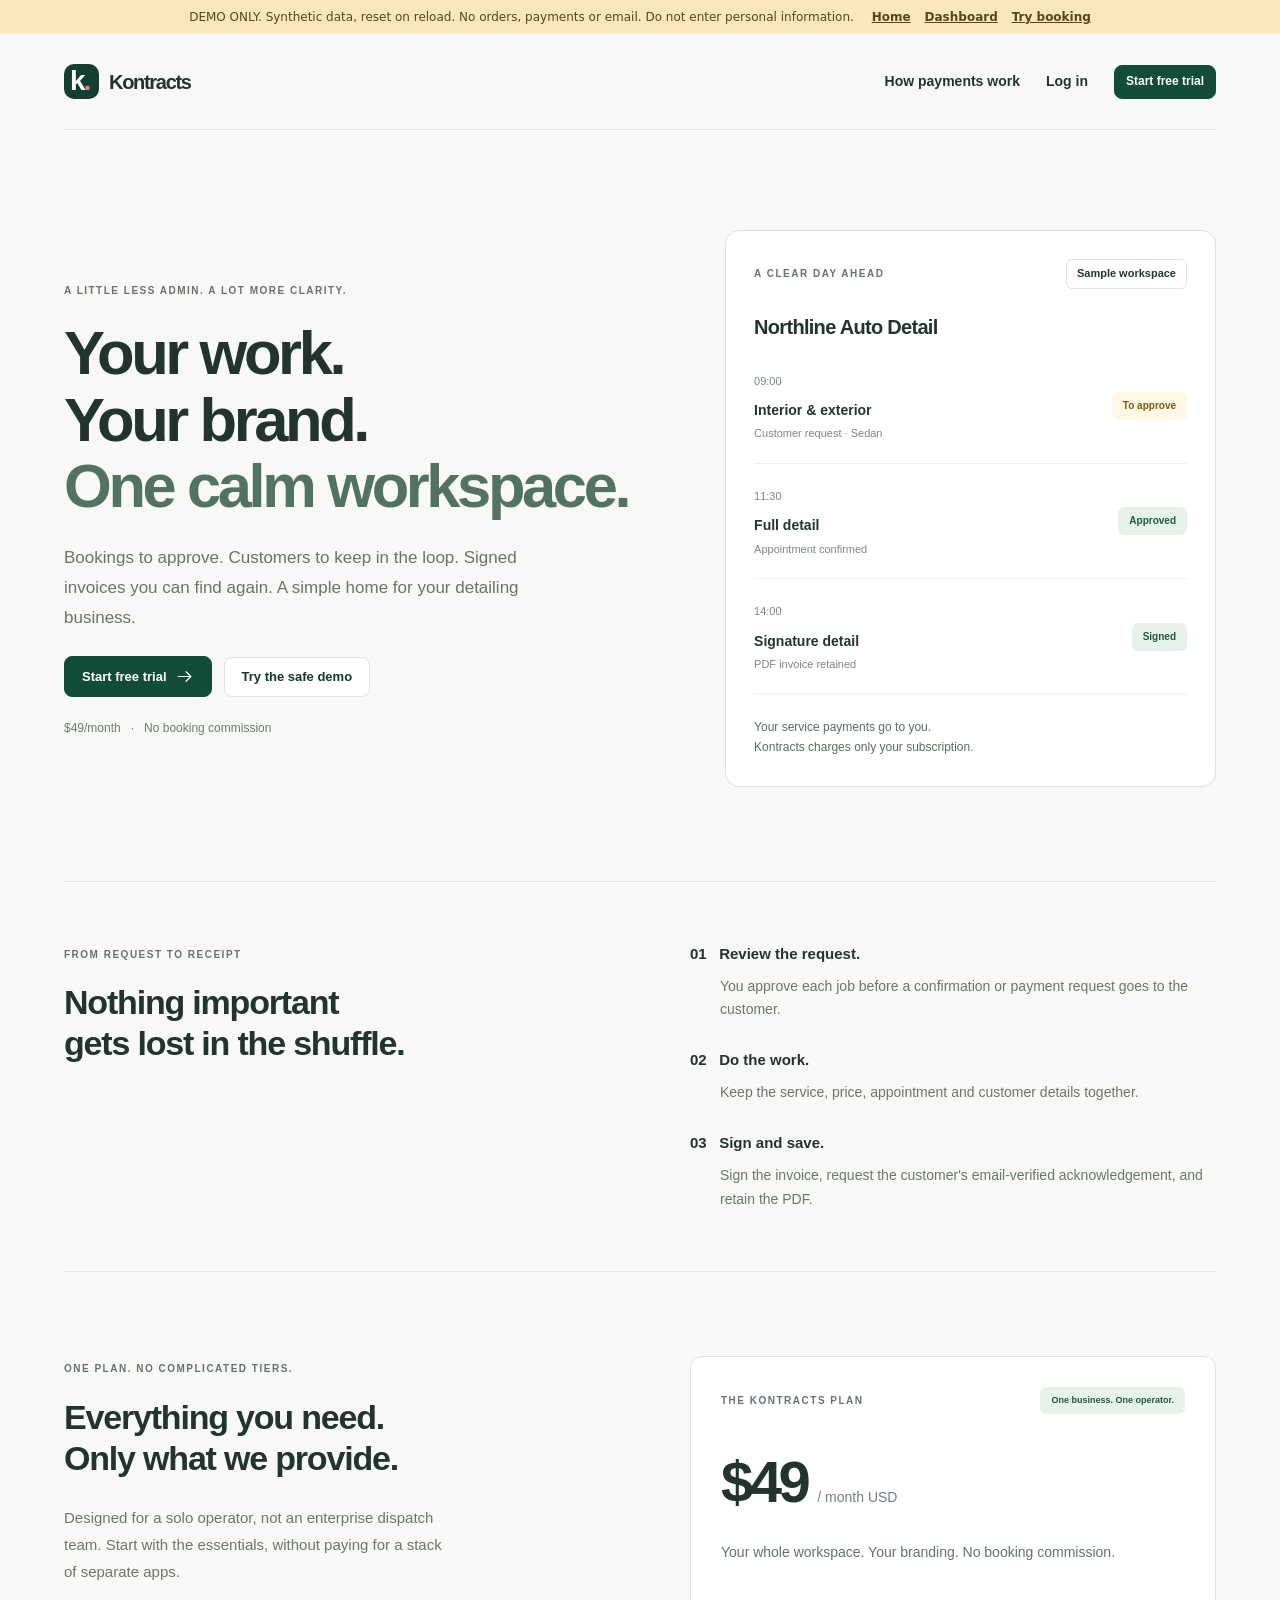
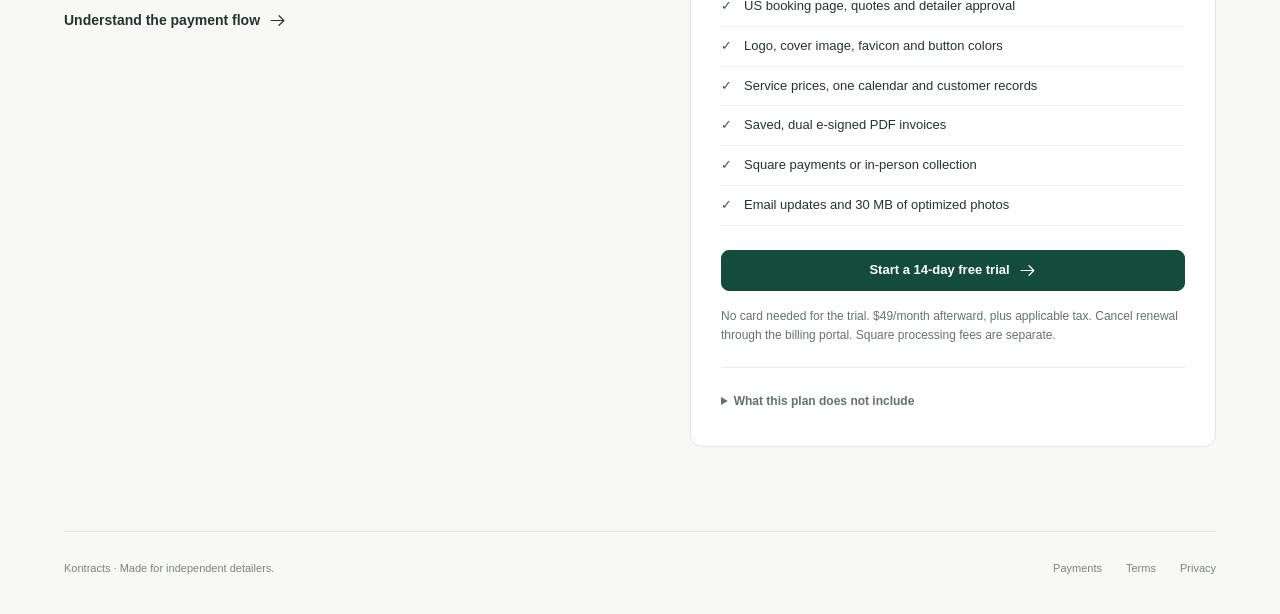
==== Kontracts-Preview.html @ 1d3ac7c6 "Final" ====
<!doctype html>
<html lang="en">
<head>
<meta charset="utf-8">
<meta name="viewport" content="width=device-width,initial-scale=1">
<meta name="theme-color" content="#103c30">
<meta name="description" content="Kontracts: booking approval, signed invoices and simple payments for solo mobile detailers.">
<title>Kontracts - Your work, beautifully organized.</title>

<style>:root{--bg:#f7f8f6;--paper:#fff;--text:#202b25;--muted:#778078;--line:#e6eae4;--pine:#244a36;--pine2:#183c2a;--mint:#edf4e9;--lime:#d9ecc7;--amber:#956728;--amberbg:#fbf4e7;--red:#a34a46;--redbg:#fcf0ee;--radius:16px;--shadow:0 12px 40px #142d2010;--font:Inter,-apple-system,BlinkMacSystemFont,"Segoe UI",sans-serif}
*{box-sizing:border-box}body{margin:0;background:var(--bg);color:var(--text);font:14px/1.6 var(--font);-webkit-font-smoothing:antialiased}button,input,select,textarea{font:inherit}button,a,input,textarea,select{-webkit-tap-highlight-color:transparent}a{color:inherit;text-decoration:none}button{cursor:pointer}button:disabled{cursor:not-allowed;opacity:.55}button:focus-visible,a:focus-visible,input:focus-visible,textarea:focus-visible,select:focus-visible{outline:3px solid #8db77b;outline-offset:3px}h1,h2,h3,p{margin:0}h1,h2,h3{letter-spacing:-.04em;line-height:1.2}h1{font-size:34px;font-weight:600}h2{font-size:21px;font-weight:600}h3{font-size:17px;font-weight:600}small{font-size:12px}svg{flex:none;vertical-align:middle}hr{border:0;border-top:1px solid var(--line);margin:24px 0}.muted{color:var(--muted)}.small{font-size:12px}.eyebrow{font-size:11px;letter-spacing:.14em;text-transform:uppercase;font-weight:650;color:var(--muted)}.uppercase{text-transform:uppercase}.text-right{text-align:right}.spacer{flex:1}.row{display:flex;align-items:center;gap:12px}.wrap{flex-wrap:wrap}.stack{display:grid;gap:16px}.gap24{gap:24px}.mt8{margin-top:8px}.mt16{margin-top:16px}.mt24{margin-top:24px}.mt32{margin-top:32px}.mb16{margin-bottom:16px}.between{justify-content:space-between}.grow{flex:1;min-width:0}.icon{width:19px;height:19px}.pill{display:inline-flex;align-items:center;gap:6px;padding:5px 10px;border:1px solid var(--line);border-radius:40px;font-size:11px;font-weight:550;white-space:nowrap;background:white}.pill.green{background:var(--mint);color:var(--pine);border-color:transparent}.pill.amber{background:var(--amberbg);color:var(--amber);border-color:transparent}.pill.red{background:var(--redbg);color:var(--red);border-color:transparent}.dot{width:6px;height:6px;background:currentColor;border-radius:50%;display:inline-block}.badge-icon{width:38px;height:38px;border-radius:11px;display:grid;place-items:center;background:var(--mint);color:var(--pine)}.avatar{width:35px;height:35px;border-radius:50%;background:#edf0ea;display:grid;place-items:center;font-size:11px;font-weight:600;flex:none}.avatar.large{width:52px;height:52px;font-size:17px}.brand{display:flex;align-items:center;gap:10px;font-size:20px;letter-spacing:-.07em;font-weight:650}.brand-mark{display:inline-flex;align-items:baseline;justify-content:center;width:35px;height:35px;border-radius:10px;background:var(--pine);color:white;font-size:28px;line-height:33px;font-weight:750;letter-spacing:-4px;padding-right:4px}.brand-mark span{color:var(--lime)}.btn{border:1px solid var(--line);border-radius:9px;min-height:42px;padding:10px 17px;background:white;color:var(--text);display:inline-flex;align-items:center;justify-content:center;gap:8px;font-size:13px;font-weight:550;line-height:1.4;transition:background .16s,transform .16s,box-shadow .16s}.btn:hover{background:#f2f5ef;box-shadow:0 2px 6px #00000006}.btn:active{transform:translateY(1px)}.btn.primary{background:var(--pine);border-color:var(--pine);color:white}.btn.primary:hover{background:var(--pine2)}.btn.soft{background:var(--mint);border-color:transparent;color:var(--pine)}.btn.ghost{background:transparent;border-color:transparent}.btn.danger{color:var(--red);background:var(--redbg);border-color:#f0dcd9}.btn.small{min-height:34px;padding:7px 11px;font-size:12px}.btn.wide{width:100%}.btn.large{padding:14px 22px;min-height:50px}.icon-btn{width:36px;height:36px;padding:7px;background:transparent;border:1px solid transparent;border-radius:8px;color:var(--muted);display:grid;place-items:center}.icon-btn:hover{background:var(--mint);color:var(--pine)}.link-button{border:0;background:none;padding:0;color:var(--pine);font-weight:550;font-size:13px}.btn.busy::after{content:'';height:12px;width:12px;border:2px solid currentColor;border-right-color:transparent;border-radius:50%;animation:spin .7s linear infinite}.card{background:white;border:1px solid var(--line);border-radius:var(--radius)}.card-pad{padding:24px}.card-head{display:flex;justify-content:space-between;align-items:center;padding:22px 24px;border-bottom:1px solid var(--line)}.card-head h2{font-size:17px}.section-title{margin-bottom:18px}.notice{padding:13px 16px;border:1px solid var(--line);border-radius:10px;background:var(--mint);font-size:13px;color:var(--pine)}.notice.amber{background:var(--amberbg);color:var(--amber);border-color:#f0e4ce}.notice.error{background:var(--redbg);color:var(--red);border-color:#f0dcd9}.notice.info{background:#f1f4f7;color:#516577}.notice a{text-decoration:underline}.empty{padding:54px 24px;text-align:center;display:grid;justify-items:center;gap:12px;color:var(--muted)}.empty h3{color:var(--text)}.empty p{max-width:340px}.empty .badge-icon{width:50px;height:50px;margin-bottom:5px}.error-box{max-width:550px;margin:90px auto;padding:28px}.loading{padding:24px;display:grid;gap:18px}.skeleton{height:48px;background:linear-gradient(90deg,#eef1eb,#f8faf6,#eef1eb);background-size:200% 100%;border-radius:10px;animation:shimmer 1.4s infinite}.initial-loading{height:80vh;display:flex;flex-direction:column;align-items:center;justify-content:center;gap:20px;color:var(--muted)}.skip-link{position:fixed;top:-70px;left:15px;z-index:100;background:white;padding:10px 16px;border:2px solid var(--pine)}.skip-link:focus{top:10px}.hidden{display:none!important}.sr-only{position:absolute;width:1px;height:1px;padding:0;margin:-1px;overflow:hidden;clip:rect(0,0,0,0);white-space:nowrap;border:0}.honeypot{position:absolute;left:-10000px;width:1px;height:1px;overflow:hidden}
/* Application shell */
.shell{display:flex;min-height:100vh}.sidebar{width:226px;position:fixed;inset:0 auto 0 0;border-right:1px solid var(--line);background:#fff;display:flex;flex-direction:column;padding:28px 18px 20px;z-index:25}.sidebar .brand{padding:0 12px;margin-bottom:36px}.workspace{padding:12px 10px;background:var(--bg);border:1px solid var(--line);border-radius:10px;margin-bottom:24px}.workspace .name{font-size:12px;font-weight:600;white-space:nowrap;overflow:hidden;text-overflow:ellipsis;max-width:135px}.workspace small{font-size:10px;color:var(--muted)}.nav-caption{padding:0 13px;margin:14px 0 8px;font-size:10px;letter-spacing:.12em;color:#959d96;text-transform:uppercase}.nav-item{display:flex;align-items:center;gap:12px;min-height:44px;padding:10px 13px;color:#717c73;font-size:12px;border-radius:8px;margin-bottom:4px;transition:background .15s,color .15s}.nav-item:hover{background:#f6f8f3;color:var(--pine)}.nav-item.active{background:var(--mint);color:var(--pine);font-weight:600}.nav-item .icon{width:17px;height:17px}.sidebar-bottom{margin-top:auto;padding-top:35px}.trial-note{background:#f6f8f2;border:1px solid var(--line);padding:14px;border-radius:11px;margin-bottom:20px}.trial-note strong{font-size:11px;display:block}.trial-note p{font-size:10px;margin:5px 0 12px;color:var(--muted)}.account{padding:12px 5px 0;border-top:1px solid var(--line)}.app-body{margin-left:226px;width:calc(100% - 226px)}.topbar{height:76px;border-bottom:1px solid var(--line);display:flex;align-items:center;padding:0 42px;gap:15px;background:#ffffffb8}.topbar .crumb{font-size:12px;color:var(--muted)}.topbar .crumb strong{color:var(--text);font-weight:500}.topbar .slash{margin:0 13px;color:#b7bfb8}.main{max-width:1450px;margin:0 auto;padding:36px 42px 64px;animation:enter .18s ease-out}.page-heading{display:flex;justify-content:space-between;align-items:center;gap:20px;margin-bottom:28px}.page-heading p{color:var(--muted);font-size:13px;margin-top:8px}.page-heading h1{font-size:30px}.stats{display:grid;grid-template-columns:repeat(4,1fr);gap:16px;margin:24px 0}.stat{padding:20px 22px}.stat-label{font-size:12px;color:var(--muted);display:flex;align-items:center;justify-content:space-between}.stat-label svg{width:16px;color:#94a58f}.stat-value{font-size:30px;letter-spacing:-.055em;font-weight:550;margin:12px 0 6px;line-height:1.1}.stat-note{font-size:10px;color:var(--muted)}.dashboard-grid{display:grid;grid-template-columns:minmax(0,1fr) 290px;gap:20px}.right-rail{display:grid;gap:20px;align-content:start}.link-card{background:#eaf1e3;border-color:#e1ead8}.link-card .preview-link{font-size:11px;padding:11px;background:#ffffffb0;border:1px solid #d9e3d1;border-radius:7px;overflow:hidden;text-overflow:ellipsis;white-space:nowrap;margin:18px 0 12px}.mini-list{list-style:none;margin:16px 0 0;padding:0;display:grid;gap:16px}.mini-list li{display:flex;gap:10px;font-size:12px;align-items:flex-start}.mini-list .icon{width:16px;color:var(--pine);margin-top:2px}.inline-count{font-size:10px;background:var(--mint);color:var(--pine);padding:2px 7px;border-radius:5px;font-weight:600}.table-scroll{overflow-x:auto}table{width:100%;border-collapse:collapse;text-align:left;font-size:12px}th{font-size:10px;color:#8d978d;text-transform:uppercase;font-weight:500;letter-spacing:.07em;padding:13px 22px;background:#fcfdfa;border-bottom:1px solid var(--line);white-space:nowrap}td{padding:18px 22px;border-bottom:1px solid #f0f2ed;vertical-align:middle}tr:last-child td{border-bottom:0}tr.clickable{cursor:pointer;transition:background .12s}tr.clickable:hover{background:#fafcf7}td strong{font-weight:550;font-size:12px}.table-sub{font-size:10px;color:var(--muted);margin-top:2px}.date-chip{display:flex;align-items:center;gap:10px}.date-box{width:36px;height:40px;border:1px solid var(--line);border-radius:7px;display:grid;align-content:center;justify-items:center;line-height:1.2;font-size:14px;font-weight:600;background:white}.date-box small{font-size:8px;font-weight:400;text-transform:uppercase;color:var(--muted)}.demo-banner{background:#24372a;color:#ecf3e7;min-height:34px;padding:7px 20px;text-align:center;font-size:11px;letter-spacing:.01em}.demo-banner a{text-decoration:underline;margin-left:9px}.filter-bar{display:flex;align-items:center;gap:12px;padding:16px 20px;flex-wrap:wrap;border-bottom:1px solid var(--line)}.filter-bar input{max-width:280px}.segmented{display:inline-flex;background:#f1f4ed;border-radius:8px;padding:3px;gap:3px}.segmented button{border:0;background:none;color:var(--muted);padding:7px 12px;border-radius:6px;font-size:11px;min-height:32px}.segmented button.active{background:white;color:var(--text);box-shadow:0 1px 4px #12261912}.calendar-grid{display:grid;grid-template-columns:repeat(7,minmax(135px,1fr));min-height:360px;overflow:auto}.cal-day{padding:15px 10px;border-right:1px solid var(--line);min-width:0}.cal-day:last-child{border:0}.cal-date{text-align:center;margin-bottom:18px;color:var(--muted);font-size:11px}.cal-date strong{display:block;font-size:23px;color:var(--text);font-weight:500}.cal-event{border:1px solid #dce7d6;background:var(--mint);border-radius:9px;padding:11px;margin-bottom:10px;cursor:pointer;width:100%;text-align:left;font-size:11px}.cal-event small{font-size:10px;color:var(--muted)}.cal-event strong{display:block;line-height:1.5}.service-grid{display:grid;grid-template-columns:repeat(3,1fr);gap:18px}.service-card{padding:23px;display:flex;flex-direction:column;gap:16px}.service-card .price{font-size:30px;letter-spacing:-.06em;line-height:1.1}.service-card p{font-size:12px;color:var(--muted);min-height:58px}.service-card .service-footer{display:flex;justify-content:space-between;align-items:center;border-top:1px solid var(--line);padding-top:15px;margin-top:auto}.quote-item{padding:23px;border-bottom:1px solid var(--line)}.quote-item:last-child{border:0}.quote-note{font-size:12px;background:var(--bg);border-radius:9px;padding:14px;color:#68756a;margin-top:16px}.photo-grid{display:flex;gap:10px;margin-top:12px}.photo-grid img{width:80px;height:65px;object-fit:cover;border-radius:8px}.settings-layout{display:grid;grid-template-columns:190px minmax(0,1fr);gap:24px}.settings-nav{display:grid;gap:4px;align-content:start}.settings-nav button{border:0;background:transparent;padding:12px 14px;text-align:left;border-radius:9px;font-size:12px;color:var(--muted)}.settings-nav button.active{background:white;border:1px solid var(--line);color:var(--pine);font-weight:600}.form-grid{display:grid;grid-template-columns:1fr 1fr;gap:18px}.form-grid .full{grid-column:1/-1}.field{display:flex;flex-direction:column;gap:7px}.field label,.field-label{font-size:12px;font-weight:550;color:#4c594f}.field small{font-size:11px;color:var(--muted)}input:not([type=checkbox]):not([type=radio]),textarea,select{border:1px solid #dfe5db;border-radius:8px;min-height:43px;padding:10px 12px;background:#fff;color:var(--text);width:100%;outline-offset:2px;font-size:13px;transition:border-color .15s}input::placeholder,textarea::placeholder{color:#a2aaa0}textarea{resize:vertical;min-height:90px}input[type=checkbox],input[type=radio]{accent-color:var(--pine);width:16px;height:16px;flex:none;margin:2px 0}input:focus,textarea:focus,select:focus{border-color:#8cab7c}.check-row{display:flex;align-items:flex-start;gap:10px;font-size:12px;color:#5b695d}.form-footer{margin-top:26px;padding-top:20px;border-top:1px solid var(--line);display:flex;justify-content:flex-end;gap:12px}.hours-row{display:grid;grid-template-columns:120px 1fr 20px 1fr;align-items:center;gap:12px;margin-bottom:12px}.hours-row input{font-size:12px}.integration{display:flex;gap:15px;padding:20px;border:1px solid var(--line);border-radius:12px;align-items:center}.integration-logo{width:45px;height:45px;border:1px solid var(--line);border-radius:11px;display:grid;place-items:center;font-weight:700;font-size:24px;background:white}.integration p{font-size:12px;color:var(--muted);margin-top:4px}.billing-grid{display:grid;grid-template-columns:1fr 1fr;gap:24px}.price-large{font-size:56px;font-weight:550;letter-spacing:-.07em}.price-large small{font-size:14px;color:var(--muted);font-weight:400;letter-spacing:0}.check-list{list-style:none;padding:0;display:grid;gap:14px;font-size:13px;margin:25px 0}.check-list li{display:flex;gap:10px;align-items:center}.check-list svg{color:var(--pine);width:16px}.faq details{padding:18px 0;border-bottom:1px solid var(--line)}.faq summary{cursor:pointer;font-weight:550;font-size:14px}.faq details p{margin-top:12px;color:var(--muted);font-size:13px;max-width:690px}.legal{max-width:780px;margin:60px auto;padding:0 24px}.legal h2{font-size:20px;margin:30px 0 12px}.legal p{color:#6e7970;margin:12px 0}.legal h1{margin-bottom:24px}
/* Modal and messages */
dialog{padding:0;border:1px solid var(--line);border-radius:18px;background:white;color:var(--text);box-shadow:var(--shadow);max-width:620px;width:calc(100% - 32px);max-height:90vh;overflow:auto}dialog::backdrop{background:#17281f55;backdrop-filter:blur(3px)}.modal-head{padding:23px 26px;border-bottom:1px solid var(--line);display:flex;justify-content:space-between;align-items:center}.modal-head h2{font-size:20px}.modal-body{padding:25px 26px}.detail-grid{display:grid;grid-template-columns:1fr 1fr;gap:20px;margin:24px 0}.detail-grid label{display:block;color:var(--muted);font-size:10px;text-transform:uppercase;letter-spacing:.06em;margin-bottom:5px}.detail-grid p{font-size:13px}.modal-actions{display:flex;gap:10px;flex-wrap:wrap;margin-top:25px}.money-lines{display:grid;gap:11px;font-size:13px}.money-lines>div{display:flex;justify-content:space-between;gap:20px}.money-lines .total{border-top:1px solid var(--line);padding-top:13px;font-size:17px;font-weight:600}.toast{position:fixed;bottom:25px;left:50%;transform:translateX(-50%);z-index:100;max-width:90vw;background:#25382c;color:white;border-radius:11px;padding:14px 20px;box-shadow:0 8px 30px #10261820;font-size:13px;animation:toastIn .2s}.toast.error{background:#934a43}
/* Public landing */
.marketing{background:#f8faf5;min-height:100vh}.site-nav{max-width:1180px;margin:auto;display:flex;align-items:center;justify-content:space-between;gap:20px;padding:27px 30px}.nav-links{display:flex;align-items:center;gap:30px;font-size:13px;color:#717c70}.hero{max-width:1160px;margin:55px auto 0;display:grid;grid-template-columns:1.1fr 1fr;gap:64px;padding:25px 30px 80px;align-items:center}.hero h1{font-size:62px;line-height:1.08;letter-spacing:-.07em;font-weight:550;margin:20px 0 23px}.hero h1 em{font-style:normal;color:#728e61}.hero p{color:#74806f;max-width:390px;font-size:16px;line-height:1.75}.hero .row{margin-top:30px}.hero-note{font-size:11px;color:#889380;margin-top:16px;display:flex;gap:15px;align-items:center}.hero-visual{padding:30px 0;position:relative}.mock-browser{background:#fff;border:1px solid #dfe7d8;border-radius:17px;box-shadow:0 22px 60px #28382212;overflow:hidden}.mock-bar{padding:15px 18px;border-bottom:1px solid var(--line);display:flex;align-items:center;gap:5px}.mock-dot{height:6px;width:6px;background:#d7dfd0;border-radius:50%}.mock-bar small{margin:auto;font-size:9px;color:#a1aa9a}.mock-body{padding:28px}.mock-business{display:flex;align-items:center;gap:10px;margin-bottom:28px}.mock-business strong{font-size:11px}.mock-business small{font-size:9px;display:block;color:var(--muted)}.mock-title{font-size:23px;font-weight:550;letter-spacing:-.04em}.mock-option{border:1px solid #dfe8d8;border-radius:10px;padding:15px;margin-top:12px;font-size:11px;display:flex;align-items:center;justify-content:space-between}.mock-option.selected{border-color:#61874f;background:#f7faf3}.mock-option strong{font-size:12px;display:block}.mock-option small{font-size:9px;color:var(--muted)}.mock-check{height:17px;width:17px;background:#6e8f5d;border-radius:50%;display:grid;place-items:center;color:white;font-size:11px}.mock-foot{background:var(--pine);border-radius:8px;color:white;padding:12px;text-align:center;font-size:11px;margin-top:19px}.floating-proof{position:absolute;left:-32px;bottom:7px;background:white;border:1px solid #e2e9dc;border-radius:11px;padding:15px 18px;display:flex;gap:12px;align-items:center;box-shadow:0 8px 25px #273b2210}.floating-proof strong{font-size:11px;display:block}.floating-proof small{font-size:9px;color:var(--muted)}.feature-strip{max-width:1100px;margin:15px auto 80px;display:grid;grid-template-columns:repeat(3,1fr);gap:36px;padding:35px 25px;border-top:1px solid #e1e8d9;border-bottom:1px solid #e1e8d9}.feature-strip h3{font-size:15px;margin:14px 0 10px}.feature-strip p{font-size:12px;line-height:1.8;color:#7c8776;max-width:270px}.marketing-section{max-width:1100px;margin:80px auto;padding:0 25px}.section-center{text-align:center;max-width:620px;margin:0 auto 38px}.section-center h2{font-size:36px;letter-spacing:-.055em;margin:12px 0}.section-center p{color:var(--muted);font-size:14px}.marketing-pricing{max-width:480px;padding:32px;margin:auto;background:white;border:1px solid #dae5d0;border-radius:18px}.site-footer{max-width:1150px;margin:80px auto 0;padding:32px 25px;border-top:1px solid var(--line);display:flex;align-items:center;justify-content:space-between;color:var(--muted);font-size:11px;gap:25px}.site-footer .brand{font-size:17px}.site-footer .brand-mark{width:28px;height:28px;line-height:26px;font-size:23px;border-radius:8px}.auth-page{min-height:100vh;display:grid;grid-template-columns:1fr 1fr}.auth-brand-panel{background:#edf3e6;padding:48px;display:flex;flex-direction:column;justify-content:space-between;position:relative}.auth-brand-panel h1{font-size:54px;max-width:460px;line-height:1.12;font-weight:550;letter-spacing:-.06em}.auth-brand-panel p{max-width:370px;font-size:15px;color:#7a876d;line-height:1.85;margin-top:22px}.auth-brand-panel small{font-size:11px;color:#92a084}.auth-content{display:flex;align-items:center;justify-content:center;padding:42px;background:white}.auth-form{max-width:390px;width:100%}.auth-form h1{font-size:29px}.auth-form>p{margin:12px 0 28px;color:var(--muted);font-size:13px}.auth-form .field{margin-top:17px}.auth-form .btn.wide{margin-top:25px}.auth-bottom{text-align:center;margin-top:22px;font-size:12px;color:var(--muted)}.auth-bottom a{color:var(--pine);font-weight:550}.auth-logo-mobile{display:none;margin-bottom:35px}
/* Booking */
.booking-page{min-height:100vh;background:#f8faf6}.booking-header{max-width:1080px;margin:auto;padding:28px 30px;display:flex;align-items:center;justify-content:space-between;border-bottom:1px solid var(--line)}.business-brand{display:flex;gap:12px;align-items:center}.business-brand strong{font-size:15px;letter-spacing:-.02em}.business-brand small{display:block;font-size:11px;color:var(--muted)}.booking-main{max-width:1040px;margin:38px auto 70px;padding:0 30px}.booking-layout{display:grid;grid-template-columns:minmax(0,1fr) 290px;gap:32px}.booking-intro{margin-bottom:30px}.booking-intro h1{font-size:33px}.booking-intro p{font-size:13px;color:var(--muted);margin-top:10px}.steps{display:flex;align-items:center;gap:15px;margin:22px 0 28px}.step{display:flex;align-items:center;gap:8px;color:#a1aa9b;font-size:11px}.step span{width:22px;height:22px;border:1px solid #dbe3d4;border-radius:50%;display:grid;place-items:center;font-size:10px}.step.active{color:var(--pine);font-weight:600}.step.active span{background:var(--pine);color:white;border-color:var(--pine)}.step.done span{background:var(--mint);color:var(--pine);border-color:transparent}.step-line{height:1px;background:var(--line);flex:1;max-width:40px}.booking-section{margin-bottom:26px}.booking-section h2{font-size:15px;margin-bottom:14px;letter-spacing:-.025em}.option-card{width:100%;text-align:left;background:white;border:1px solid #e0e7d9;border-radius:11px;padding:18px;display:flex;gap:14px;align-items:center;margin-bottom:11px;transition:border-color .15s,background .15s}.option-card:hover{border-color:#a7bc97}.option-card.selected{border:1.5px solid #6e9061;background:#f8fbf4;padding:17.5px}.option-card .radio{width:17px;height:17px;border:1px solid #d3deca;border-radius:50%;flex:none;display:grid;place-items:center}.option-card.selected .radio{border:5px solid var(--pine)}.option-card h3{font-size:13px;letter-spacing:-.02em}.option-card p{font-size:11px;color:#8a9483;margin-top:5px;line-height:1.55}.option-card .amount{font-size:15px;font-weight:550;white-space:nowrap;margin-left:auto}.vehicle-grid{display:grid;grid-template-columns:repeat(3,1fr);gap:9px}.vehicle-option{background:white;border:1px solid var(--line);border-radius:10px;padding:14px 8px;text-align:center;display:grid;justify-items:center;gap:7px;font-size:10px;color:#73816c;min-height:90px}.vehicle-option strong{font-size:11px;font-weight:500;color:var(--text)}.vehicle-option.selected{border-color:#779766;background:#f0f5ea;color:var(--pine)}.vehicle-option svg{width:30px;height:26px}.extra-item{display:flex;align-items:center;gap:11px;font-size:12px;border-bottom:1px solid var(--line);padding:14px 0}.extra-item small{font-size:10px;color:var(--muted)}.extra-item input{width:15px;height:15px}.extra-item:last-child{border:0}.summary{position:sticky;top:30px;align-self:start;padding:24px;background:white;border:1px solid var(--line);border-radius:14px}.summary h2{font-size:16px;margin-bottom:22px}.summary .money-lines{font-size:11px;gap:14px}.summary .money-lines .total{font-size:16px}.summary-detail{padding-bottom:18px;margin-bottom:18px;border-bottom:1px solid var(--line);font-size:12px}.summary-detail small{font-size:10px;color:var(--muted)}.deposit-box{padding:13px;background:var(--mint);border-radius:8px;display:flex;justify-content:space-between;align-items:center;margin-top:19px;font-size:11px;color:var(--pine)}.summary-note{font-size:10px;color:#96a08e;margin-top:14px;line-height:1.6}.booking-buttons{display:flex;justify-content:space-between;gap:15px;padding-top:25px;margin-top:25px;border-top:1px solid var(--line)}.booking-footer{max-width:1040px;margin:auto;padding:20px 30px 35px;display:flex;justify-content:space-between;color:#98a28f;font-size:10px}.date-pills{display:flex;gap:8px;overflow-x:auto;padding:3px 1px 10px;margin:15px 0}.date-pill{min-width:58px;display:grid;justify-items:center;gap:4px;border:1px solid var(--line);border-radius:9px;background:white;padding:12px 10px;font-size:10px;color:var(--muted)}.date-pill strong{font-size:19px;color:var(--text);font-weight:500}.date-pill.selected{background:var(--pine);border-color:var(--pine);color:#cfdfc5}.date-pill.selected strong{color:white}.slots{display:grid;grid-template-columns:repeat(3,1fr);gap:10px;margin-top:20px}.slot{padding:12px 8px;border:1px solid var(--line);background:white;border-radius:8px;font-size:12px}.slot.selected{background:var(--mint);border-color:#769768;color:var(--pine);font-weight:600}.booking-manage{max-width:650px;margin:45px auto;padding:0 22px 60px}.success-head{text-align:center;margin:30px 0}.success-head .badge-icon{width:62px;height:62px;border-radius:50%;margin:0 auto 20px}.success-head h1{font-size:30px}.success-head p{color:var(--muted);margin:12px auto 0;max-width:400px;font-size:13px}.mobile-menu{display:none}.mobile-backdrop{display:none}.demo-flag{font-size:11px;padding:12px 18px;border-radius:9px;background:var(--amberbg);color:var(--amber);margin:0 0 25px}
@keyframes spin{to{transform:rotate(360deg)}}@keyframes shimmer{to{background-position:-200% 0}}@keyframes enter{from{opacity:0;transform:translateY(4px)}to{opacity:1;transform:none}}@keyframes toastIn{from{opacity:0;bottom:14px}to{opacity:1;bottom:25px}}
@media(min-width:1600px){.main{padding-top:48px}.hero{margin-top:85px}}
@media(max-width:1150px){.sidebar{width:205px;padding:25px 13px}.app-body{margin-left:205px;width:calc(100% - 205px)}.main{padding:30px 28px}.topbar{padding:0 28px}.dashboard-grid{grid-template-columns:minmax(0,1fr) 250px}.stats{gap:12px}.stat{padding:18px 15px}.stat-value{font-size:26px}td,th{padding-left:16px;padding-right:16px}.hero{gap:38px}.hero h1{font-size:53px}.booking-layout{gap:24px}.service-grid{gap:12px}}
@media(max-width:960px){.dashboard-grid{grid-template-columns:1fr}.right-rail{grid-template-columns:1fr 1fr}.hero{grid-template-columns:1fr 1fr;gap:25px}.hero h1{font-size:44px}.hero p{font-size:14px}.hero .row{flex-wrap:wrap}.mock-body{padding:22px}.floating-proof{left:-10px}.service-grid{grid-template-columns:1fr 1fr}.settings-layout{grid-template-columns:1fr}.settings-nav{display:flex;overflow:auto}.settings-nav button{white-space:nowrap}.billing-grid{grid-template-columns:1fr}.auth-brand-panel{padding:35px}.auth-brand-panel h1{font-size:43px}.stats{grid-template-columns:1fr 1fr}}
@media(max-width:760px){.sidebar{transform:translateX(-100%);transition:transform .2s;width:235px}.shell.menu-open .sidebar{transform:none}.shell.menu-open .mobile-backdrop{display:block;position:fixed;inset:0;background:#17281f55;z-index:20;border:0}.app-body{margin:0;width:100%}.mobile-menu{display:grid}.topbar{height:65px;padding:0 18px;gap:10px}.topbar .crumb{font-size:11px}.topbar .slash{margin:0 8px}.main{padding:26px 20px 50px}.page-heading{gap:14px;align-items:flex-start}.page-heading h1{font-size:27px}.page-heading p{font-size:12px}.page-heading>.btn{font-size:11px;padding:9px 12px;min-height:38px}.stats{margin:20px 0}.stat{padding:17px}.stat-label{font-size:10px}.stat-note{font-size:9px}.card-head{padding:19px}.right-rail{grid-template-columns:1fr 1fr}.card-pad{padding:21px}.service-grid{grid-template-columns:1fr 1fr}.booking-layout{grid-template-columns:1fr}.summary{position:static;order:2}.booking-main{margin-top:26px;padding:0 22px}.booking-header{padding:22px}.booking-intro h1{font-size:29px}.booking-footer{padding:20px 22px}.summary{padding:20px}.summary h2{margin-bottom:14px}.summary-detail{margin-bottom:12px;padding-bottom:12px}.nav-links>.nav-text{display:none}.site-nav{padding:22px}.site-nav .brand{font-size:19px}.hero{display:flex;flex-direction:column;margin:30px auto 0;padding:10px 25px 40px;gap:25px}.hero-content{max-width:530px;width:100%}.hero h1{font-size:53px;max-width:510px}.hero p{font-size:15px}.hero-visual{width:100%;max-width:440px;padding:10px 15px 25px}.mock-body{padding:25px}.floating-proof{bottom:5px;left:0}.feature-strip{grid-template-columns:1fr;gap:28px;padding:30px;margin:35px 20px 50px}.feature-strip p{max-width:none}.feature-strip h3{margin:10px 0}.marketing-section{margin:50px auto}.section-center h2{font-size:30px}.site-footer{flex-wrap:wrap;margin-top:55px}.auth-page{grid-template-columns:1fr}.auth-brand-panel{display:none}.auth-content{padding:30px 25px;min-height:100vh}.auth-logo-mobile{display:flex}.hours-row{grid-template-columns:90px 1fr 10px 1fr;gap:8px}.form-grid{gap:15px}.topbar .btn.small{font-size:10px}.detail-grid{gap:17px}.mobile-hide{display:none}.integration{align-items:flex-start;flex-wrap:wrap}.integration>.btn{margin-left:60px}.calendar-grid{grid-template-columns:repeat(7,minmax(140px,1fr))}.form-footer{flex-wrap:wrap}.booking-manage{margin-top:25px}.booking-buttons{position:relative}.date-pill{min-width:55px}}
@media(max-width:480px){.main{padding:22px 16px 45px}.right-rail{grid-template-columns:1fr}.service-grid{grid-template-columns:1fr}.form-grid{grid-template-columns:1fr}.form-grid .full{grid-column:auto}.hero h1{font-size:45px}.hero .row .btn{font-size:12px;padding:12px 16px}.hero-note{font-size:10px}.topbar .crumb{display:none}.topbar .spacer{display:block}.stats{gap:10px}.stat-value{font-size:25px}.stat-label svg{display:none}.vehicle-grid{gap:7px}.vehicle-option{padding:12px 6px}.vehicle-option strong{font-size:10px}.option-card{padding:15px;gap:10px}.option-card.selected{padding:14.5px}.option-card p{font-size:10px}.slots{gap:8px}.step{font-size:10px;gap:6px}.steps{gap:9px}.step-line{max-width:20px}.booking-header>.pill{display:none}.detail-grid{grid-template-columns:1fr 1fr}.modal-body{padding:20px}.modal-head{padding:20px}.booking-buttons .btn{font-size:12px}.page-heading{flex-wrap:wrap}.hours-row{grid-template-columns:80px 1fr 8px 1fr}.hours-row input{padding:7px;font-size:11px}.site-footer .row{gap:15px}.marketing-pricing{padding:25px}.card-head h2{font-size:16px}.filter-bar{padding:14px}.filter-bar input{max-width:none}.summary .money-lines{font-size:12px}}
@media(prefers-reduced-motion:reduce){*,*::before,*::after{animation:none!important;transition:none!important;scroll-behavior:auto!important}}

.policy-text{white-space:pre-wrap;line-height:1.75;margin-top:24px;overflow-wrap:anywhere}
/* Grid children must shrink before wide booking tables overflow their scroll container. */
.app-body,.main,.dashboard-grid>*,.right-rail,.card{min-width:0}
@media(max-width:960px){.dashboard-grid{grid-template-columns:minmax(0,1fr)}}
.table-scroll{position:relative;max-width:100%}
/* Kontracts 2: quieter surfaces, fluid mobile photo workflows, accessible controls. */
:root{--text:#25312c;--muted:#728078;--bg:#f6f8f5;--pine:#244d3c;--line:#e3e9e2;--mint:#edf4ec}
html{scroll-behavior:smooth}button,a,input,textarea,select{-webkit-tap-highlight-color:transparent}button:focus-visible,a:focus-visible,label.btn:focus-within{outline:3px solid #a7c4b3;outline-offset:3px}.brand{letter-spacing:-.065em}.brand-mark{font-weight:650;letter-spacing:-.08em}.card{box-shadow:0 2px 6px #13271903}.main{animation:enter .18s ease-out}.sr-only{position:absolute!important;width:1px!important;height:1px!important;padding:0!important;margin:-1px!important;overflow:hidden!important;clip:rect(0,0,0,0)!important;white-space:nowrap!important;border:0!important}.photo-picker{border:1px dashed #cbd9ce;border-radius:14px;background:#f8faf7;padding:20px;margin-top:18px}.photo-picker-heading{display:flex;gap:12px;align-items:flex-start}.photo-symbol{display:grid;place-items:center;background:#eaf0e7;color:var(--pine);width:40px;height:40px;border-radius:11px;flex:none}.photo-symbol svg{width:22px;height:22px}.photo-picker-heading strong{display:block;font-size:14px;letter-spacing:-.02em}.photo-picker-heading p{margin-top:5px;color:var(--muted);font-size:12px;line-height:1.65}.photo-picker-buttons{display:flex;gap:10px;flex-wrap:wrap;margin:17px 0 12px}.photo-picker-buttons label{cursor:pointer;margin:0}.photo-footnote{font-size:11px;color:#7b877d;line-height:1.75}.photo-quality{margin-top:16px}.photo-quality select{font-size:12px}.photo-status{font-size:12px;color:var(--pine);margin-top:10px;line-height:1.6}.photo-picker.processing{opacity:.75}.photo-picker.processing .photo-picker-buttons{pointer-events:none}.pending-photos{display:grid;gap:8px}.pending-photo{display:flex;align-items:center;gap:11px;padding:10px 0;border-top:1px solid var(--line);margin-top:8px}.pending-photo>img{width:60px;height:55px;object-fit:cover;border-radius:8px;background:var(--line)}.pending-photo>div{flex:1;min-width:0}.pending-photo strong{display:block;font-size:12px}.pending-photo span{display:flex;gap:5px;align-items:center;font-size:12px;margin-top:4px}.pending-photo .icon{width:13px;height:13px}.pending-photo small{display:block;font-size:10px;color:var(--muted);margin-top:3px}.photo-overview{display:grid;grid-template-columns:1fr 1fr;align-items:center;gap:50px;border:1px solid var(--line);border-radius:16px;background:white;padding:30px;margin-bottom:26px}.photo-overview .eyebrow{font-size:10px;font-weight:600;color:var(--muted);letter-spacing:.1em;text-transform:uppercase}.photo-overview h2{margin-top:12px;font-size:35px;font-weight:550;letter-spacing:-.06em}.photo-overview h2 span{font-size:16px;font-weight:400;letter-spacing:-.025em;color:var(--muted)}.photo-overview p{font-size:12px;color:var(--muted);margin-top:8px}.photo-storage>div{display:flex;justify-content:space-between;gap:12px;font-size:12px}.photo-storage strong{font-weight:550}.photo-storage span{color:var(--muted)}.photo-storage small{font-size:10px;color:var(--muted);display:block;line-height:1.7;margin-top:8px}.photo-storage progress{display:block;width:100%;height:6px;appearance:none;-webkit-appearance:none;border:0;border-radius:6px;margin-top:13px;background:var(--line);overflow:hidden}.photo-storage progress::-webkit-progress-bar{background:var(--line)}.photo-storage progress::-webkit-progress-value{background:var(--pine);border-radius:6px}.photo-storage progress::-moz-progress-bar{background:var(--pine)}.photo-library-toolbar{display:flex;justify-content:space-between;gap:16px;flex-wrap:wrap;margin-bottom:22px;align-items:center}.photo-search{max-width:280px!important;min-height:39px!important;font-size:12px!important}.vehicle-photo-grid{display:grid;grid-template-columns:repeat(3,minmax(0,1fr));gap:20px}.vehicle-photo-card{overflow:hidden;background:white;border:1px solid var(--line);border-radius:13px;min-width:0;transition:transform .15s ease,box-shadow .15s ease}.vehicle-photo-card:hover{transform:translateY(-2px);box-shadow:0 8px 24px #15332908}.photo-open{padding:0;display:block;border:0;width:100%;position:relative;background:#eaf0e8;cursor:pointer;overflow:hidden}.photo-open img{display:block;width:100%;aspect-ratio:4/3;object-fit:cover}.photo-category{position:absolute;left:12px;bottom:12px;font-size:10px;padding:5px 9px;border-radius:5px;background:#ffffffee;color:#34453b;box-shadow:0 2px 6px #0000000d;font-weight:600}.photo-category.after{background:#e6f3e4ee}.photo-category.condition{background:#fff4ddee}.photo-card-info{padding:14px 15px}.photo-card-info>strong{display:block;font-size:12px;font-weight:550;overflow:hidden;text-overflow:ellipsis;white-space:nowrap}.photo-card-info>small{display:block;font-size:11px;color:var(--muted);margin-top:5px;overflow:hidden;text-overflow:ellipsis;white-space:nowrap}.photo-card-info>div{display:flex;justify-content:space-between;gap:8px;font-size:10px;color:#8b978e;margin-top:14px}.photo-empty{grid-column:1/-1}.photo-empty .empty{padding:60px 20px}.photo-library-note{font-size:11px;color:var(--muted);line-height:1.8;max-width:780px;margin-top:24px}.job-photo-title{display:flex;justify-content:space-between;gap:15px;align-items:center;margin-bottom:22px}.job-photo-title h3{font-size:16px}.job-photo-title p{font-size:12px;color:var(--muted);margin-top:5px}.photo-upload-fields{display:grid;grid-template-columns:1fr 1fr;gap:14px}.photo-save-row{display:flex;gap:16px;justify-content:space-between;align-items:center;margin-top:17px;margin-bottom:24px}.photo-save-row>span{font-size:11px;color:var(--muted);max-width:240px}.job-photo-grid{display:grid;grid-template-columns:repeat(2,minmax(0,1fr));gap:12px}.job-photo-grid>.empty{grid-column:1/-1;padding:30px 15px}.photo-lightbox{display:block;width:100%;max-height:54vh;object-fit:contain;border-radius:10px;background:#f2f4f1}.photo-detail-meta{display:flex;gap:15px;flex-wrap:wrap;font-size:10px;color:var(--muted);margin:13px 0 20px}.photo-job-options{margin-top:15px;max-height:52vh;overflow:auto}.photo-job-option{display:flex;gap:12px;align-items:center;background:white;border:0;border-bottom:1px solid var(--line);padding:14px 5px;width:100%;text-align:left}.photo-job-option:hover{background:var(--bg)}.photo-job-option strong{display:block;font-size:12px}.photo-job-option small{display:block;font-size:11px;color:var(--muted);margin-top:4px}.photo-job-option .icon{width:16px}.photo-grid a img{transition:transform .15s}.photo-grid a:hover img{transform:scale(1.05)}
@media(max-width:1100px){.vehicle-photo-grid{grid-template-columns:repeat(2,minmax(0,1fr))}.photo-overview{gap:25px}}
@media(max-width:650px){.photo-overview{grid-template-columns:1fr;gap:24px;padding:23px}.photo-library-toolbar{gap:13px}.photo-library-toolbar .segmented{width:100%;justify-content:space-between}.photo-library-toolbar .segmented button{padding:7px 8px;font-size:11px}.photo-search{max-width:none!important;width:100%}.vehicle-photo-grid{gap:12px}.photo-card-info{padding:11px}.photo-card-info>div{flex-wrap:wrap;margin-top:10px;font-size:9px}.photo-upload-fields{grid-template-columns:1fr}.photo-picker{padding:16px}.photo-picker-buttons{gap:8px}.photo-picker-buttons .btn{font-size:12px;min-height:44px;padding:10px 12px}.photo-save-row{align-items:stretch;flex-direction:column;gap:10px}.photo-save-row>span{max-width:none}.photo-save-row .btn{width:100%;min-height:45px}.job-photo-title{align-items:flex-start}.job-photo-title .pill{font-size:10px;white-space:nowrap}.pending-photo>img{width:50px;height:50px}.photo-empty .empty{padding:40px 20px}.photo-lightbox{max-height:45vh}}
@media(prefers-reduced-motion:reduce){html{scroll-behavior:auto}*,*::before,*::after{animation-duration:.001ms!important;transition-duration:.001ms!important;scroll-behavior:auto!important}}
.quote-photo-tile{position:relative;padding-right:8px}.quote-photo-tile .icon-btn{position:absolute;right:0;top:-8px;background:white;border:1px solid var(--line);width:25px;height:25px;min-width:25px;min-height:25px;border-radius:50%}.quote-photo-tile .icon-btn .icon{width:12px;height:12px}.photo-grid{flex-wrap:wrap;padding-top:7px}
/* Branding workspace and tenant-specific public pages */
fieldset[data-brand-fieldset]{border:0;padding:0;margin:0;min-width:0}.brand-tabs{display:flex;gap:22px;border-bottom:1px solid var(--line);margin-bottom:28px;overflow-x:auto}.brand-tabs button{border:0;border-bottom:2px solid transparent;background:none;padding:13px 0;font-weight:550;color:var(--muted);white-space:nowrap}.brand-tabs button.active{border-bottom-color:var(--pine);color:var(--text)}.brand-editor-grid{display:grid;grid-template-columns:minmax(0,1fr) 320px;gap:30px;align-items:start}.brand-preview-aside{position:sticky;top:24px;min-width:0}.brand-asset-card+.brand-asset-card{margin-top:24px}.brand-asset-card strong{font-size:13px}.brand-asset-sample{border:1px dashed #d6dfd3;border-radius:10px;min-height:104px;display:flex;align-items:center;justify-content:center;margin:16px 0 12px;background:#f8faf7;overflow:hidden}.brand-asset-sample img{max-width:92%;height:74px;object-fit:contain}.brand-asset-sample.cover{height:142px}.brand-asset-sample.cover img{max-width:100%;width:100%;height:100%;object-fit:cover}.brand-upload-label{position:relative;overflow:hidden;cursor:pointer;flex:none}.brand-upload-label input{position:absolute;inset:0;opacity:0;cursor:pointer;width:100%}.brand-color-field{display:flex;align-items:center;gap:14px;border:1px solid var(--line);padding:8px 12px;border-radius:9px}.brand-color-field input[type=color]{border:0;padding:0;width:34px;height:34px;min-height:0;background:transparent;cursor:pointer}.brand-color-field output{font-size:12px;font-family:ui-monospace,monospace}.brand-save-bar{position:sticky;bottom:12px;display:flex;align-items:center;gap:10px;background:#ffffffed;border:1px solid var(--line);padding:14px;border-radius:12px;margin-top:24px;box-shadow:0 8px 28px #17261b10;z-index:2}.brand-save-bar span{flex:1;font-size:11px}.brand-save-bar .btn{white-space:nowrap}.brand-mini-page{background:#fff;border:1px solid #dce3d9;border-radius:20px;box-shadow:0 12px 32px #15271b09;overflow:hidden}.mini-top{display:flex;align-items:center;gap:10px;padding:22px 20px}.mini-top>strong{font-size:12px;letter-spacing:-.025em}.mini-top .business-logo{width:65px;height:32px;object-fit:contain;flex:none}.mini-top .brand-monogram{width:32px;height:32px;font-size:10px}.mini-cover{display:block;width:100%;height:106px;object-fit:cover}.mini-content{padding:26px 20px}.mini-content .eyebrow{font-size:9px}.mini-content h2{font-size:25px;margin:12px 0 10px;line-height:1.15}.mini-content>p{font-size:11px;color:var(--muted);line-height:1.6}.mini-service{display:flex;justify-content:space-between;gap:8px;padding:13px 12px;background:var(--mint);border:1px solid var(--pine);border-radius:8px;margin-top:24px;font-size:11px}.mini-service small{display:block;font-size:10px;color:var(--muted);margin-top:4px}.mini-service.faint{margin-top:10px;background:white;border-color:var(--line)}.mini-button{display:flex;align-items:center;justify-content:center;gap:10px;margin-top:24px;background:var(--brand-button);color:var(--brand-button-ink);border-radius:8px;padding:13px;font-size:11px;font-weight:600}.mini-content .mini-disclaimer{font-size:9px;text-align:center;margin-top:10px}.mini-footer{padding:15px;text-align:center;border-top:1px solid var(--line);font-size:9px;color:var(--muted)}.brand-link-layout{display:grid;grid-template-columns:minmax(0,1.8fr) minmax(240px,1fr);gap:24px;align-items:start}.booking-share-row{display:flex;gap:8px}.booking-share-row input{width:100%;min-width:0;border:1px solid var(--line);border-radius:9px;padding:11px;font-size:12px;font-family:ui-monospace,monospace}.brand-diagram{display:grid;gap:8px;text-align:center}.brand-diagram span{padding:12px;background:var(--bg);border:1px solid var(--line);border-radius:8px;font:12px ui-monospace,monospace;overflow-wrap:anywhere}.brand-diagram span:first-child{background:var(--mint);color:var(--pine);font:600 13px var(--font)}.brand-link-history{display:flex;flex-wrap:wrap;gap:8px}.brand-link-history code{padding:6px 8px;background:var(--bg);border-radius:6px;font-size:12px;overflow-wrap:anywhere}.dns-record{display:grid;grid-template-columns:50px minmax(0,1fr);gap:12px;background:var(--bg);padding:16px;border:1px solid var(--line);border-radius:9px;font-size:12px}.dns-record code{overflow-wrap:anywhere;white-space:pre-wrap}.domain-name{overflow-wrap:anywhere;min-width:0}.brand-email-preview{width:100%;height:500px;border:0;border-radius:12px;margin-top:18px;background:#f7f8f6}.business-logo{display:block;width:auto;max-width:140px;height:auto;max-height:56px;object-fit:contain}.business-brand{min-width:0}.business-brand>div{min-width:0}.business-brand strong{overflow-wrap:anywhere}.brand-monogram{width:46px;height:46px;border-radius:11px;background:var(--brand-primary,var(--pine));color:var(--brand-primary-ink,#fff);display:grid;place-items:center;font-weight:650;font-size:14px;flex:none}.business-cover{max-width:1080px;margin:24px auto 0;padding:0 24px}.business-cover img{display:block;width:100%;height:220px;object-fit:cover;border-radius:16px}.branded-footer{gap:20px;align-items:center}.branded-footer p{margin-bottom:6px;max-width:440px}.branded-footer .row{justify-content:flex-end}.branded-footer a{display:inline-flex;align-items:center;gap:5px}.branded-footer .icon{height:14px;width:14px}.booking-page .btn.primary{background:var(--brand-button,var(--pine));border-color:var(--brand-button,var(--pine));color:var(--brand-button-ink,#fff)}.booking-page .btn.primary:hover{filter:brightness(.94)}.booking-page .steps .step.active span,.booking-page .steps .step.done span{background:var(--brand-primary,var(--pine));color:var(--brand-primary-ink,#fff)}.booking-page :focus-visible{outline-color:var(--pine)}.business-loading{font-weight:600;font-size:20px}.brand-preview-banner{display:flex;justify-content:space-between;align-items:center;gap:16px;background:#fff8e8;border-bottom:1px solid #ecdfbf;padding:12px 24px;font-size:12px}.brand-preview-banner button{flex:none}
@media(min-width:1500px){.brand-editor-grid{grid-template-columns:minmax(0,1fr) 360px;gap:40px}}@media(max-width:1150px){.brand-editor-grid{grid-template-columns:minmax(0,1fr) 280px;gap:20px}.brand-save-bar{flex-wrap:wrap}.brand-save-bar>span{flex-basis:100%}}@media(max-width:920px){.brand-editor-grid,.brand-link-layout{grid-template-columns:minmax(0,1fr)}.brand-preview-aside{position:static;max-width:380px;width:100%;margin:0 auto;order:-1}.brand-preview-aside .brand-mini-page{max-width:100%}.brand-save-bar{bottom:8px}}@media(max-width:520px){.brand-asset-card .row{align-items:flex-start;gap:8px}.brand-asset-card .row p{max-width:175px}.brand-save-bar .btn{padding:9px 12px;font-size:12px}.booking-share-row{flex-wrap:wrap}.booking-share-row input{flex-basis:100%}.brand-tabs{gap:20px}.business-cover{padding:0 16px;margin-top:16px}.business-cover img{height:154px;border-radius:12px}.booking-header .business-logo{max-width:74px;max-height:45px}.booking-header .pill{display:none}.branded-footer{flex-direction:column;align-items:flex-start}.branded-footer .row{justify-content:flex-start}.brand-preview-banner{padding:12px 16px;align-items:flex-start}.brand-preview-banner .btn{font-size:11px}}
@media(prefers-reduced-motion:reduce){*,*::before,*::after{scroll-behavior:auto!important;transition:none!important;animation-duration:.01ms!important}}
.booking-page .option-card.selected,.booking-page .vehicle-option.selected,.booking-page .date-pill.selected,.booking-page .slot.selected{border-color:var(--pine);background:var(--mint)}.booking-page input[type=checkbox],.booking-page input[type=radio]{accent-color:var(--pine)}.tenant-modal .btn.primary{background:var(--brand-button,var(--pine));border-color:var(--brand-button,var(--pine));color:var(--brand-button-ink,#fff)}.tenant-modal input[type=checkbox],.tenant-modal input[type=radio]{accent-color:var(--pine)}
/* v4: forest green, warm red and white. Platform chrome does not override a tenant's published colors. */
:root{--bg:#f4f7f5;--paper:#fff;--text:#17372d;--muted:#64746d;--line:#dce5df;--pine:#144c3b;--pine2:#0b3026;--mint:#eaf3ee;--lime:#dbeae1;--red:#b8323e;--redbg:#fff0f1;--amber:#805810;--amberbg:#fff7e5;--radius:14px;--shadow:0 10px 32px #0e30240b}
body{overscroll-behavior-y:none}button,a,input,select,textarea{touch-action:manipulation}input,select,textarea{min-height:44px}button:focus-visible,a:focus-visible,input:focus-visible,select:focus-visible,textarea:focus-visible{outline:3px solid #ad3340;outline-offset:3px}.btn,.icon-btn{min-height:42px}.btn{transition:background-color .14s,border-color .14s,box-shadow .14s}.btn.primary:hover{background:var(--pine2);box-shadow:0 4px 12px #0c39251a}.btn.danger{background:var(--red);color:white;border-color:var(--red)}.brand-mark{background:#123f32;color:#fff}.brand-mark>span{color:#ef7c81}.sidebar{background:#103c30;border-right:0;color:#f7fbf8}.sidebar .brand{color:white}.sidebar .brand-mark{background:#fff;color:#103c30}.sidebar .brand-mark>span{color:#c13943}.sidebar .workspace{border-color:#ffffff24}.sidebar .workspace .avatar,.sidebar .account .avatar{background:#ffffff15;color:white}.sidebar .workspace small,.sidebar .account .muted{color:#c1d3c9}.sidebar .nav-caption{color:#a4c0b1}.sidebar .nav-item{color:#dfebe4;min-height:44px}.sidebar .nav-item:hover{background:#ffffff12;color:white}.sidebar .nav-item.active{background:#fff;color:#123f32;border-left:3px solid #bf3c47}.sidebar .account{border-color:#ffffff26}.sidebar .icon-btn{color:#eaf4ee}.sidebar .trial-note{background:#194a3b;border:1px solid #ffffff16;color:white}.sidebar .trial-note p{color:#c5d9cd}.sidebar .trial-note .btn{background:#fff;color:#143e31;border:0}.sidebar nav{padding-bottom:12px}.sidebar .sidebar-bottom{padding-top:12px}.topbar{background:#ffffffeb;backdrop-filter:blur(8px);border-top:3px solid #b8323e}.pill.red{background:var(--redbg);color:#9a2130}.pill.green{background:#e7f2eb;color:#1e5a3e}.stat{border-top:3px solid #24553f}.stat:nth-child(2){border-top-color:#bc3b46}.demo-banner{background:#e7f0eb;color:#385849}.demo-banner a{color:#183f30;text-decoration:underline}.marketing{background:#f4f7f5}.hero h1 em{color:#b22e3b}.hero p,.hero-note,.feature-strip p{color:#5f7268}.hero{gap:42px}.marketing .floating-proof{border-left:3px solid #bd3b45}.marketing .mock-check{background:#1a583f}.marketing .mock-option.selected{border-color:#245b43;background:#f2f7f4}.marketing-section .section-center h2{color:#113f2f}.auth-brand-panel{background:#103c30;color:#fff}.auth-brand-panel .brand{color:white}.auth-brand-panel .brand-mark{background:white;color:#103c30}.auth-brand-panel .eyebrow,.auth-brand-panel p,.auth-brand-panel small{color:#c7d9ce}.auth-brand-panel h1{font-size:48px}.auth-brand-panel:after{content:'';position:absolute;left:48px;bottom:100px;height:5px;width:64px;background:#d85a62;border-radius:4px}.booking-page{background:#f5f8f6}.booking-page .option-card p{color:#617268}.booking-page .summary-note{color:#66776d}.mobile-tabs{display:none}
.pricing-intro{display:flex;gap:16px;align-items:center;background:#e9f2ec;border:1px solid #d7e5dc;border-radius:14px;padding:20px 22px;margin-bottom:24px}.pricing-intro>div{flex:1;min-width:0}.pricing-intro p{font-size:12px;color:#526a5b;margin-top:4px}.pricing-intro .badge-icon{background:#fff}.pricing-workspace{display:grid;grid-template-columns:minmax(0,1fr) 295px;gap:24px;align-items:start}.rate-cards{grid-template-columns:1fr}.service-card h2{font-size:21px}.service-card>p{min-height:0;margin-bottom:14px;color:#65776b}.individual-rates{margin:14px 0 20px}.rate-row{display:flex;gap:12px;align-items:center;justify-content:space-between;padding:13px 0;border-bottom:1px solid var(--line)}.rate-row:last-child{border-bottom:0}.rate-row strong{font-size:13px}.rate-row small{display:block;font-size:11px;color:var(--muted);margin-top:3px}.rate-row b{font-size:19px;letter-spacing:-.03em}.price-checker{position:sticky;top:24px}.price-checker .check-row{align-items:flex-start}.price-checker .money-lines>div>span{max-width:75%}.rate-edit-rows{display:grid;gap:16px;margin-top:20px}.rate-edit-row{border:1px solid var(--line);border-radius:12px;padding:15px;margin:0;min-width:0}.rate-edit-row legend{font-size:13px;font-weight:600;padding:0 6px}.rate-edit-row label{font-size:12px}.plan-grid{display:grid;grid-template-columns:repeat(3,minmax(0,1fr));gap:18px;align-items:stretch}.plan-card{padding:25px;display:flex;flex-direction:column;position:relative;min-width:0}.plan-card.featured{border:2px solid #1d5943;padding:24px;box-shadow:0 8px 26px #18482f0a}.plan-card .plan-description{margin:12px 0 25px;color:var(--muted);font-size:13px;min-height:62px}.plan-card .price-large{font-size:45px;letter-spacing:-.06em}.plan-card .price-large small{font-size:13px;letter-spacing:0;margin-left:5px}.plan-card .check-list{flex:1;font-size:12px;line-height:1.7;padding-top:10px}.plan-card .check-list li{align-items:flex-start}.plan-card .check-list svg{margin-top:3px;width:16px;height:16px}.plan-note{font-size:11px;line-height:1.5;color:#8a3e47;margin-top:12px}.plan-card .pill{white-space:normal;text-align:center;line-height:1.3}.two-col{display:grid;grid-template-columns:1fr 1fr;gap:20px}.two-col p{font-size:13px}.google-button{height:44px;border:1px solid #747775;border-radius:6px;color:#1f1f1f;background:#fff;display:flex;align-items:center;justify-content:center;gap:10px;font:500 14px/20px Arial,sans-serif}.google-button:hover:not(:disabled){background:#f8fafd;box-shadow:0 1px 3px #11111115}.google-button svg{flex-shrink:0}.auth-divider{display:flex;align-items:center;gap:14px;margin:24px 0;color:var(--muted);font-size:11px}.auth-divider:before,.auth-divider:after{content:'';height:1px;background:var(--line);flex:1}.setup-row{display:flex;align-items:center;gap:18px;padding:22px 0;border-bottom:1px solid var(--line)}.setup-row:last-child{border:0}.pending-icon{background:var(--redbg);color:var(--red)}.copy-code{display:block;padding:12px;border-radius:8px;background:var(--bg);white-space:normal;overflow-wrap:anywhere;font-size:12px}details>summary{cursor:pointer;min-height:30px;line-height:30px}fieldset{min-width:0}input[type=checkbox]{min-height:18px;min-width:18px;accent-color:var(--pine)}.form-footer{position:relative}.main{max-width:1600px}.table-scroll{max-width:100%}.modal-head{position:sticky;top:0;z-index:2;background:white}
@media(min-width:1700px){.rate-cards{grid-template-columns:1fr 1fr}}
@media(max-width:1180px){.pricing-workspace{grid-template-columns:1fr}.price-checker{position:static}.plan-grid{gap:12px}.plan-card{padding:20px}.plan-card.featured{padding:19px}.plan-card .price-large{font-size:38px}}
@media(max-width:850px){.plan-grid{grid-template-columns:1fr}.plan-card .plan-description{min-height:0}.two-col{grid-template-columns:1fr}.pricing-intro{flex-wrap:wrap;padding:16px}.pricing-intro>.btn{margin-left:0}.auth-brand-panel:after{display:none}}
@media(max-width:700px){body{font-size:14px}.main{padding-bottom:110px!important}.topbar{padding-left:16px;padding-right:16px}.topbar .crumb{font-size:11px}.topbar .pill{font-size:10px}.page-heading{gap:16px}.page-heading h1{font-size:27px}.page-heading>.row{width:100%}.page-heading .btn{flex:1;justify-content:center}.form-grid{gap:14px}.btn,.icon-btn{min-height:44px}.btn.small{min-height:40px}input,select,textarea{font-size:16px!important}.service-card{padding:20px}.price-checker{padding:20px}.rate-edit-row{padding:12px}.rate-edit-row .form-grid{grid-template-columns:1fr 1fr}.rate-edit-row .field label{min-height:36px;line-height:18px}.rate-edit-row .field input{min-width:0;width:100%;padding-left:10px;padding-right:10px}.pricing-intro p{line-height:1.6}.rate-row strong{font-size:13px}.mobile-tabs{display:flex;position:fixed;bottom:0;left:0;right:0;z-index:25;background:#103c30;color:#d3e5da;border-top:1px solid #2c5b46;padding:5px 8px calc(5px + env(safe-area-inset-bottom,0px));box-shadow:0 -4px 18px #183c2a0d}.mobile-tabs a,.mobile-tabs button{flex:1;border:0;background:transparent;color:inherit;display:flex;flex-direction:column;align-items:center;justify-content:center;gap:4px;min-height:53px;font-size:10px;position:relative}.mobile-tabs a.active{color:#fff;background:#ffffff12;border-radius:7px}.mobile-tabs a.active:before{content:'';position:absolute;top:0;width:22px;height:3px;border-radius:2px;background:#f07b82}.mobile-tabs .icon{width:21px;height:21px}.toast{bottom:85px}.sidebar{padding-bottom:85px}.shell.menu-open .sidebar{z-index:45}.mobile-backdrop{z-index:40}.auth-content{padding:28px 20px}.auth-form .field{margin-top:15px}.auth-page .auth-logo-mobile{margin-bottom:24px}.booking-main{padding:0 16px}.booking-header{padding:20px 16px}.booking-layout{gap:20px}.booking-buttons{padding-bottom:env(safe-area-inset-bottom,0px)}.photo-grid{gap:10px}.hero h1{font-size:44px}.feature-strip{gap:25px}.plan-card .price-large{font-size:44px}}
@media(prefers-reduced-motion:reduce){*,*:before,*:after{animation-duration:.001ms!important;transition-duration:.001ms!important;scroll-behavior:auto!important}}

/* A readable, scroll-safe navigation rail, including short phone viewports. */
.sidebar{overflow:hidden}.sidebar>.brand,.sidebar>.workspace,.sidebar>.nav-caption,.sidebar>.sidebar-bottom{flex-shrink:0}.sidebar>.brand{margin-bottom:24px}.sidebar .workspace{background:#194b3c;color:#fff;border-color:#2c5a49;margin-bottom:17px}.sidebar .workspace .name{color:#fff}.sidebar .workspace small{color:#c1d6ca}.sidebar>nav{min-height:0;overflow-y:auto;flex:1;scrollbar-width:thin;scrollbar-color:#416955 transparent}.sidebar-bottom{padding-top:16px;margin-top:12px}.brand-plan-notice{margin-bottom:22px}.feature-locked{opacity:.66}.pricing-workspace .service-card .btn{white-space:normal}.rate-check-result{scroll-margin-top:30px}
@media(max-width:700px){.sidebar{padding-bottom:20px}.sidebar>.brand{margin-bottom:16px}.sidebar .workspace{margin-bottom:12px}.sidebar>.nav-caption{margin-top:0}.sidebar-bottom{padding-top:12px}.google-account-buttons{flex-wrap:wrap}}
.pricing-workspace>section,.pricing-workspace>aside,.pricing-workspace .card{min-width:0}.rate-cards{grid-template-columns:minmax(0,1fr)}.pricing-workspace .card-head{gap:14px;flex-wrap:wrap}.pricing-workspace .card-head>div{min-width:0;flex:1 1 160px}.pricing-workspace table{min-width:420px}.pricing-workspace .table-scroll{overflow-x:auto}
/* Keep the save control reachable while long vehicle lists scroll independently. */
.rate-edit-rows{max-height:50vh;overflow-y:auto;padding:0 3px 8px;scrollbar-gutter:stable}.rate-edit-rows+.form-footer{margin-top:14px;background:#fff}.service-card>p{display:block;flex:none;height:auto}.service-card{gap:12px}
@media(max-width:700px){.rate-edit-rows{max-height:43vh}.rate-edit-rows+.form-footer .btn{width:100%}.modal-body:has([data-form="rate-edit"]){padding:16px 20px}}
/* v5: restrained surfaces, system typography, one purposeful accent. */
:root{--radius:12px}body{background:#f8f9f6}h1,h2,h3{letter-spacing:-.035em}.card{box-shadow:none;border-radius:12px}.btn{border-radius:8px;font-weight:600;box-shadow:none;min-height:40px}.btn.primary:hover{filter:brightness(1.08)}.btn:focus-visible,a:focus-visible,input:focus-visible,button:focus-visible,summary:focus-visible{outline:3px solid #8eaa9b;outline-offset:3px}.pill{border-radius:6px}.sidebar{box-shadow:none;border-right:1px solid #e6eae3}.topbar{box-shadow:none}.main{max-width:1520px;margin:auto;width:100%}.nav-item{border-radius:7px}.nav-caption{letter-spacing:.11em}.auth-brand-panel{background:#103c30;background-image:none}.auth-brand-panel:before,.auth-brand-panel:after{display:none}.service-card{box-shadow:none}.empty{padding:36px;text-align:center}.minimal-site{max-width:1240px;padding:0 44px;margin:auto;color:#21352e}.minimal-nav{display:flex;align-items:center;justify-content:space-between;gap:24px;min-height:96px;border-bottom:1px solid #e2e7df}.minimal-nav nav{display:flex;align-items:center;gap:26px}.text-link{font-size:14px;font-weight:600;display:inline-flex;align-items:center;gap:8px}.minimal-hero{display:grid;grid-template-columns:1.2fr 1fr;gap:72px;align-items:center;padding:100px 0 94px}.minimal-hero h1{font-size:clamp(42px,4.8vw,64px);line-height:1.08;letter-spacing:-.055em;margin:20px 0 24px;font-weight:650}.minimal-hero h1 em{font-style:normal;color:#527363}.minimal-hero p{font-size:17px;line-height:1.75;color:#67746b;max-width:480px}.eyebrow{font-size:10px;font-weight:700;letter-spacing:.15em;text-transform:uppercase}.hero-facts{font-size:12px;color:#697b6e;margin-top:22px}.workflow-preview{border:1px solid #dbe2d9;background:#fff;border-radius:14px;padding:28px}.workflow-preview h2{font-size:20px;margin:26px 0 10px}.sample-job{padding:20px 0;border-bottom:1px solid #edf0eb;display:flex;justify-content:space-between;gap:10px;align-items:center}.sample-job strong,.sample-job small{display:block}.sample-job strong{font-size:14px;margin:8px 0 4px}.sample-job small,.sample-time{font-size:11px;color:#7b877e}.sample-job .pill{font-size:10px;white-space:nowrap}.sample-note{font-size:12px;line-height:1.7;color:#55705f;margin-top:22px}.minimal-intro{border-top:1px solid #e0e6dc;border-bottom:1px solid #e0e6dc;padding:60px 0;display:grid;grid-template-columns:1fr 1fr;gap:100px}.minimal-intro h2,.minimal-pricing h2{font-size:34px;font-weight:600;line-height:1.22;margin-top:18px}.process-list p{margin:0 0 26px}.process-list p:last-child{margin-bottom:0}.process-list b{font-size:15px;font-weight:600}.process-list span{display:block;margin:9px 0 0 30px;color:#69776d;font-size:14px;line-height:1.7}.minimal-pricing{display:grid;grid-template-columns:1fr 1fr;gap:100px;padding:84px 0;align-items:start}.minimal-pricing>div>p{max-width:390px;color:#69776d;font-size:15px;line-height:1.8;margin:24px 0}.single-plan{padding:30px;max-width:540px;width:100%}.single-plan .pill{font-size:9px}.plan-price{display:flex;align-items:baseline;gap:10px;margin:22px 0 12px}.plan-price strong{font-size:58px;letter-spacing:-.06em;font-weight:600}.plan-price span{font-size:14px;color:#718074}.included-list{list-style:none;padding:0;margin:24px 0}.included-list li{padding:9px 0;border-bottom:1px solid #f0f2ee;font-size:13px}.included-list li:before{content:'\2713';margin-right:12px;color:#326147}.plan-limits{margin-top:22px;border-top:1px solid #e9ede6;padding-top:18px;font-size:12px;color:#607466;line-height:1.7}.plan-limits summary{cursor:pointer;font-weight:600}.plan-limits p{margin-top:10px}.minimal-footer{padding:28px 0 36px;border-top:1px solid #e0e6dc;font-size:11px;color:#788478;display:flex;justify-content:space-between;gap:20px}.minimal-footer>div{display:flex;gap:24px}.payments-story{max-width:960px;margin:70px auto}.payments-story>h1{font-size:60px;line-height:1.1;margin:22px 0}.payments-story .lead{max-width:720px;color:#6d7b70;font-size:18px;line-height:1.8;margin-bottom:36px}.payment-paths{display:grid;grid-template-columns:1fr 1fr;gap:24px}.payment-paths h2{font-size:23px;margin:18px 0}.payment-paths h3{margin-top:22px}.payment-paths p,.story-bottom p{font-size:14px;line-height:1.8;color:#647669;margin-top:14px}.story-bottom{padding-top:44px;max-width:740px}.story-bottom .btn{margin-top:22px}.minimal-billing{display:grid;grid-template-columns:1fr 1fr;gap:24px;align-items:start}.payment-choice{border:1px solid #e1e7dc;border-radius:8px;padding:18px;display:flex;gap:14px;align-items:start;margin-bottom:12px}.payment-choice input{width:18px;height:18px;flex:0 0 auto;margin-top:2px}.payment-choice small{display:block;margin-top:6px;color:#758170;font-size:12px;line-height:1.6}.invoice-reader{max-width:750px;padding:48px 24px;margin:0 auto}.invoice-reader h1{font-size:38px;line-height:1.17;margin-top:18px}.invoice-reader .check-row{font-size:12px;line-height:1.8;align-items:start}.invoice-reader .check-row input{margin-top:6px;flex:0 0 auto}.invoice-reader+.minimal-footer{padding-left:24px;padding-right:24px}.booking-page>.minimal-nav{padding:0 28px;min-height:76px}.brand-cover{box-shadow:none}.preview-notice{font-size:12px!important}.table-scroll td{vertical-align:middle}input[readonly]{background:#f5f7f2;color:#677463}.notice{border-radius:8px}.sidebar .brand-mark{box-shadow:none}.booking-section h2{font-weight:600}
@media(max-width:900px){.minimal-site{padding:0 24px}.minimal-hero{gap:30px;padding:60px 0}.minimal-intro,.minimal-pricing{gap:40px}.minimal-nav nav{gap:16px}.minimal-hero h1{font-size:43px}.single-plan .row{flex-wrap:wrap;gap:8px}.minimal-intro h2,.minimal-pricing h2{font-size:29px}.payments-story>h1{font-size:46px}.minimal-billing{grid-template-columns:1fr}.minimal-billing .single-plan{max-width:none}}
@media(max-width:640px){.minimal-site{padding:0 20px}.minimal-nav{min-height:78px;gap:12px}.minimal-nav nav{gap:14px}.minimal-nav nav>a:first-child{display:none}.minimal-nav .brand{font-size:22px}.minimal-nav nav .btn{font-size:11px;padding:10px}.minimal-hero{grid-template-columns:1fr;gap:36px;padding:48px 0}.minimal-hero h1{font-size:44px}.minimal-hero p{font-size:15px}.workflow-preview{padding:22px}.minimal-intro,.minimal-pricing{grid-template-columns:1fr;gap:30px;padding:42px 0}.minimal-intro h2,.minimal-pricing h2{font-size:31px}.minimal-footer{flex-direction:column;gap:18px}.single-plan{max-width:none;padding:24px}.payment-paths{grid-template-columns:1fr;gap:16px}.payments-story{margin:44px auto}.payments-story>h1{font-size:43px}.payments-story .lead{font-size:16px}.invoice-reader h1{font-size:30px}.invoice-reader .card-pad{padding:20px}.sample-job .pill{font-size:9px}.main{padding-left:18px;padding-right:18px}.modal-actions{gap:8px}.modal-actions .btn{white-space:normal}.brand-cover{border-radius:10px}}
@media(prefers-reduced-motion:reduce){*,*:before,*:after{animation:none!important;scroll-behavior:auto!important;transition:none!important}}

/* Quiet, consistent accent treatment. */
.stat:nth-child(2){border-top-color:var(--green)}
.demo-banner{border-color:#d7e2d9;background:#f6f8f6}
@media(max-width:600px){.minimal-nav{gap:12px;flex-wrap:wrap}.minimal-nav>div{gap:12px}.invoice-reader{padding:24px 16px}}
.preview-notice{padding:10px 16px;background:#f9e8ba;color:#56461c;font:12px system-ui;text-align:center;position:relative;z-index:40}.preview-notice a{font-weight:650;text-decoration:underline;margin-left:14px}.sidebar{top:38px}.preview-notice~#app{min-height:calc(100vh - 38px)}</style>





<link rel="icon" href="[data-uri]"><meta http-equiv="Content-Security-Policy" content="default-src &apos;none&apos;; script-src &apos;unsafe-inline&apos;; style-src &apos;unsafe-inline&apos;; img-src data: blob:; connect-src &apos;none&apos;; form-action &apos;none&apos;; base-uri &apos;none&apos;"></head>
<body><div class="preview-notice">DEMO ONLY. Synthetic data, reset on reload. No orders, payments or email. Do not enter personal information. <a href="#/">Home</a><a href="#/app">Dashboard</a><a href="#/book/northline">Try booking</a></div>
<a class="skip-link" href="#main">Skip to content</a>
<div id="app"><div class="initial-loading"><span class="brand-mark">k<span>.</span></span><p>Getting things ready...</p></div></div>
<div id="toast-region" aria-live="polite" aria-atomic="true"></div>
<dialog id="modal" aria-labelledby="modal-title"></dialog>
<script>const PREVIEW_SEED={"config": {"google_enabled": false, "plans": [{"id": "solo", "name": "Kontracts", "amount": 4900, "currency": "USD", "interval": "month", "description": "A focused workspace for one detailing business, one operator and one calendar.", "items": ["Your own booking link and approval-first scheduling", "Logo, brand colors, button colors and cover image", "Individual service and vehicle pricing", "Branded email updates from one platform mailbox", "Saved PDF invoices with detailer and customer e-signatures", "Square payments or in-person collection; no booking commission", "Private car photos (30 MiB per workspace)", "Customer records and data exports"], "exclusions": ["No SMS, multi-staff calendars, routing or native mobile app", "No custom email domains, automatic domain hosting or accounting integration", "No unlimited photo storage, tax advice or payment processing included"], "checkout_ready": false}], "tenant_slug": null, "platform_url": "https://preview.invalid", "demo": true, "production": false, "support_email": "demo@example.com", "legal_name": "", "legal_address": "", "terms_text": "", "privacy_text": "", "photo_profiles": {"compact": {"edge": 1280, "target": 153600, "cap": 196608}, "detail": {"edge": 2048, "target": 358400, "cap": 524288}}, "photo_workspace_limit": 31457280, "paddle_client_token": "", "paddle_environment": "sandbox", "timezones": ["America/New_York", "America/Chicago", "America/Denver", "America/Los_Angeles", "America/Phoenix", "America/Anchorage", "Pacific/Honolulu"]}, "me": {"user": {"id": "41323080-b6cd-475a-af54-269962986c45", "name": "Alex Morgan", "email": "alex@northlinedemo.com", "verified": true, "google_linked": false, "google_email": null, "local_login_enabled": true}, "csrf": "offline-only", "shop": {"id": "3f918c14-5455-4f88-b401-d0779adf6b0b", "slug": "northline", "name": "Northline Auto Care", "settings": {"revision": 0, "name": "Northline Auto Care", "tagline": "A better detail. Right at your door.", "city": "Austin, Texas", "phone": "(512) 555-0148", "contact_email": "alex@northlinedemo.com", "timezone": "America/Chicago", "zip_codes": ["78701", "78702", "78703", "78704", "78705", "78745", "78748"], "packages": [{"id": "refresh", "name": "The refresh", "description": "Exterior hand wash, wheels, interior vacuum and wipe-down.", "price": 9900, "minutes": 90, "active": true, "vehicle_rates": {}}, {"id": "full-detail", "name": "The full detail", "description": "A thorough interior and exterior clean, finished with paint protection.", "price": 18900, "minutes": 180, "active": true, "vehicle_rates": {}}, {"id": "interior", "name": "Interior reset", "description": "Deep interior cleaning, upholstery treatment and attention to every surface.", "price": 14900, "minutes": 150, "active": true, "vehicle_rates": {}}], "extras": [{"id": "pet-hair", "name": "Pet hair removal", "price": 3500, "minutes": 30, "active": true}, {"id": "seat-shampoo", "name": "Seat shampoo", "price": 4500, "minutes": 45, "active": true}, {"id": "wax", "name": "Hand wax protection", "price": 4000, "minutes": 30, "active": true}], "vehicles": [{"id": "sedan", "name": "Sedan / coupe", "price": 0, "minutes": 0}, {"id": "suv", "name": "SUV / crossover", "price": 2500, "minutes": 30}, {"id": "truck", "name": "Truck / large SUV", "price": 4500, "minutes": 45}], "hours": [{"enabled": true, "start": "08:00", "end": "18:00"}, {"enabled": true, "start": "08:00", "end": "18:00"}, {"enabled": true, "start": "08:00", "end": "18:00"}, {"enabled": true, "start": "08:00", "end": "18:00"}, {"enabled": true, "start": "08:00", "end": "18:00"}, {"enabled": true, "start": "08:00", "end": "18:00"}, {"enabled": false, "start": "08:00", "end": "18:00"}], "buffer_minutes": 30, "lead_hours": 2, "horizon_days": 45, "payment_method": "in_person", "deposit_percent": 20, "tax_basis_points": 0, "cancellation_hours": 24, "cancellation_policy": "Please give at least 24 hours notice to cancel or reschedule. Deposit refunds are reviewed by the business under its published policy. Weather changes can be rescheduled. Contact the business for assistance.", "requires_water": false, "requires_power": false, "policy_reviewed": true, "prices_reviewed": false}, "booking_url": "https://preview.invalid/book/northline", "canonical_booking_url": "https://preview.invalid/book/northline", "branding": {"primary_color": "#144c3b", "button_color": "#144c3b", "headline": "A fresh start for your car.", "introduction": "", "logo_id": "", "cover_id": "", "show_phone": true, "show_email": true, "hide_powered_by": false, "website_url": "", "instagram_url": "", "facebook_url": "", "footer_note": "", "logo_url": "", "cover_url": "", "favicon_url": ""}, "plan_id": "solo", "plan": {"id": "solo", "name": "Kontracts", "amount": 4900, "currency": "USD", "interval": "month", "description": "A focused workspace for one detailing business, one operator and one calendar.", "items": ["Your own booking link and approval-first scheduling", "Logo, brand colors, button colors and cover image", "Individual service and vehicle pricing", "Branded email updates from one platform mailbox", "Saved PDF invoices with detailer and customer e-signatures", "Square payments or in-person collection; no booking commission", "Private car photos (30 MiB per workspace)", "Customer records and data exports"], "exclusions": ["No SMS, multi-staff calendars, routing or native mobile app", "No custom email domains, automatic domain hosting or accounting integration", "No unlimited photo storage, tax advice or payment processing included"]}, "features": {"logo": true, "brand_colors": true, "hide_attribution": true, "custom_domain": false, "custom_sender": false, "trial_all_features": false}, "settings_revision": 0, "has_subscription": false, "published": true, "trial_end": 1791027833, "billing_status": "trial", "entitled": true, "square_connected": false, "square_location": null, "demo": true, "square_configured": false, "billing_configured": false}}, "dashboard": {"stats": {"scheduled_value": 125400, "completed_value": 40300, "deposits_received": 25080, "upcoming": 4, "quote_requests": 1, "pending_approvals": 0, "payment_reviews": 0, "email_failures": 0}, "bookings": [{"id": "a210fa4e-8489-4e81-9002-f574d0b686f5", "shop_id": "3f918c14-5455-4f88-b401-d0779adf6b0b", "customer_name": "Marcus Davis", "email": "marcus@example.com", "phone": "(512) 555-0100", "address": "160 Sample Avenue, Austin, TX 78701", "zip": "78701", "vehicle": "truck", "vehicle_notes": "Ford F-150", "notes": "Synthetic demo appointment. Not a real customer.", "snapshot": {"subtotal": 23400, "tax": 0, "total": 23400, "deposit": 4680, "minutes": 180, "buffer_minutes": 30, "service": "The full detail", "vehicle": "TRUCK", "currency": "USD", "lines": [{"name": "The full detail", "amount": 18900}, {"name": "Vehicle size", "amount": 4500}]}, "start_ts": 1789826400, "end_ts": 1789837200, "busy_until": 1789839000, "subtotal": 23400, "tax": 0, "total": 23400, "deposit": 4680, "status": "confirmed", "payment_status": "paid", "hold_until": null, "refunded": 0, "refund_id": null, "quote_id": null, "created_at": 1789472633, "updated_at": 1789818233, "approved_at": null, "approved_by": null, "payment_method": "in_person", "state": "", "country": "US"}, {"id": "55dfc3db-48b4-4be8-8fc6-0c5650d1e153", "shop_id": "3f918c14-5455-4f88-b401-d0779adf6b0b", "customer_name": "Sofia Williams", "email": "sofia@example.com", "phone": "(512) 555-0100", "address": "180 Sample Avenue, Austin, TX 78701", "zip": "78701", "vehicle": "suv", "vehicle_notes": "Volvo XC60", "notes": "Synthetic demo appointment. Not a real customer.", "snapshot": {"subtotal": 21400, "tax": 0, "total": 21400, "deposit": 4280, "minutes": 180, "buffer_minutes": 30, "service": "The full detail", "vehicle": "SUV", "currency": "USD", "lines": [{"name": "The full detail", "amount": 18900}, {"name": "Vehicle size", "amount": 2500}]}, "start_ts": 1789999200, "end_ts": 1790010000, "busy_until": 1790011800, "subtotal": 21400, "tax": 0, "total": 21400, "deposit": 4280, "status": "confirmed", "payment_status": "paid", "hold_until": null, "refunded": 0, "refund_id": null, "quote_id": null, "created_at": 1789472633, "updated_at": 1789818233, "approved_at": null, "approved_by": null, "payment_method": "in_person", "state": "", "country": "US"}, {"id": "70313569-8d4e-4dae-9130-483ab4b209ad", "shop_id": "3f918c14-5455-4f88-b401-d0779adf6b0b", "customer_name": "Ethan Brooks", "email": "ethan@example.com", "phone": "(512) 555-0100", "address": "200 Sample Avenue, Austin, TX 78701", "zip": "78701", "vehicle": "sedan", "vehicle_notes": "Honda Accord", "notes": "Synthetic demo appointment. Not a real customer.", "snapshot": {"subtotal": 18900, "tax": 0, "total": 18900, "deposit": 3780, "minutes": 180, "buffer_minutes": 30, "service": "The full detail", "vehicle": "SEDAN", "currency": "USD", "lines": [{"name": "The full detail", "amount": 18900}]}, "start_ts": 1790085600, "end_ts": 1790096400, "busy_until": 1790098200, "subtotal": 18900, "tax": 0, "total": 18900, "deposit": 3780, "status": "confirmed", "payment_status": "paid", "hold_until": null, "refunded": 0, "refund_id": null, "quote_id": null, "created_at": 1789472633, "updated_at": 1789818233, "approved_at": null, "approved_by": null, "payment_method": "in_person", "state": "", "country": "US"}, {"id": "215b308d-be9a-4653-9204-6c264debc2e6", "shop_id": "3f918c14-5455-4f88-b401-d0779adf6b0b", "customer_name": "Maya Patel", "email": "maya@example.com", "phone": "(512) 555-0100", "address": "220 Sample Avenue, Austin, TX 78701", "zip": "78701", "vehicle": "suv", "vehicle_notes": "Toyota RAV4", "notes": "Synthetic demo appointment. Not a real customer.", "snapshot": {"subtotal": 21400, "tax": 0, "total": 21400, "deposit": 4280, "minutes": 180, "buffer_minutes": 30, "service": "The full detail", "vehicle": "SUV", "currency": "USD", "lines": [{"name": "The full detail", "amount": 18900}, {"name": "Vehicle size", "amount": 2500}]}, "start_ts": 1790190000, "end_ts": 1790200800, "busy_until": 1790202600, "subtotal": 21400, "tax": 0, "total": 21400, "deposit": 4280, "status": "confirmed", "payment_status": "paid", "hold_until": null, "refunded": 0, "refund_id": null, "quote_id": null, "created_at": 1789472633, "updated_at": 1789818233, "approved_at": null, "approved_by": null, "payment_method": "in_person", "state": "", "country": "US"}], "month": "September 2026"}, "bookings": [{"id": "215b308d-be9a-4653-9204-6c264debc2e6", "shop_id": "3f918c14-5455-4f88-b401-d0779adf6b0b", "customer_name": "Maya Patel", "email": "maya@example.com", "phone": "(512) 555-0100", "address": "220 Sample Avenue, Austin, TX 78701", "zip": "78701", "vehicle": "suv", "vehicle_notes": "Toyota RAV4", "notes": "Synthetic demo appointment. Not a real customer.", "snapshot": {"subtotal": 21400, "tax": 0, "total": 21400, "deposit": 4280, "minutes": 180, "buffer_minutes": 30, "service": "The full detail", "vehicle": "SUV", "currency": "USD", "lines": [{"name": "The full detail", "amount": 18900}, {"name": "Vehicle size", "amount": 2500}]}, "start_ts": 1790190000, "end_ts": 1790200800, "busy_until": 1790202600, "subtotal": 21400, "tax": 0, "total": 21400, "deposit": 4280, "status": "confirmed", "payment_status": "paid", "hold_until": null, "refunded": 0, "refund_id": null, "quote_id": null, "created_at": 1789472633, "updated_at": 1789818233, "approved_at": null, "approved_by": null, "payment_method": "in_person", "state": "", "country": "US"}, {"id": "70313569-8d4e-4dae-9130-483ab4b209ad", "shop_id": "3f918c14-5455-4f88-b401-d0779adf6b0b", "customer_name": "Ethan Brooks", "email": "ethan@example.com", "phone": "(512) 555-0100", "address": "200 Sample Avenue, Austin, TX 78701", "zip": "78701", "vehicle": "sedan", "vehicle_notes": "Honda Accord", "notes": "Synthetic demo appointment. Not a real customer.", "snapshot": {"subtotal": 18900, "tax": 0, "total": 18900, "deposit": 3780, "minutes": 180, "buffer_minutes": 30, "service": "The full detail", "vehicle": "SEDAN", "currency": "USD", "lines": [{"name": "The full detail", "amount": 18900}]}, "start_ts": 1790085600, "end_ts": 1790096400, "busy_until": 1790098200, "subtotal": 18900, "tax": 0, "total": 18900, "deposit": 3780, "status": "confirmed", "payment_status": "paid", "hold_until": null, "refunded": 0, "refund_id": null, "quote_id": null, "created_at": 1789472633, "updated_at": 1789818233, "approved_at": null, "approved_by": null, "payment_method": "in_person", "state": "", "country": "US"}, {"id": "55dfc3db-48b4-4be8-8fc6-0c5650d1e153", "shop_id": "3f918c14-5455-4f88-b401-d0779adf6b0b", "customer_name": "Sofia Williams", "email": "sofia@example.com", "phone": "(512) 555-0100", "address": "180 Sample Avenue, Austin, TX 78701", "zip": "78701", "vehicle": "suv", "vehicle_notes": "Volvo XC60", "notes": "Synthetic demo appointment. Not a real customer.", "snapshot": {"subtotal": 21400, "tax": 0, "total": 21400, "deposit": 4280, "minutes": 180, "buffer_minutes": 30, "service": "The full detail", "vehicle": "SUV", "currency": "USD", "lines": [{"name": "The full detail", "amount": 18900}, {"name": "Vehicle size", "amount": 2500}]}, "start_ts": 1789999200, "end_ts": 1790010000, "busy_until": 1790011800, "subtotal": 21400, "tax": 0, "total": 21400, "deposit": 4280, "status": "confirmed", "payment_status": "paid", "hold_until": null, "refunded": 0, "refund_id": null, "quote_id": null, "created_at": 1789472633, "updated_at": 1789818233, "approved_at": null, "approved_by": null, "payment_method": "in_person", "state": "", "country": "US"}, {"id": "a210fa4e-8489-4e81-9002-f574d0b686f5", "shop_id": "3f918c14-5455-4f88-b401-d0779adf6b0b", "customer_name": "Marcus Davis", "email": "marcus@example.com", "phone": "(512) 555-0100", "address": "160 Sample Avenue, Austin, TX 78701", "zip": "78701", "vehicle": "truck", "vehicle_notes": "Ford F-150", "notes": "Synthetic demo appointment. Not a real customer.", "snapshot": {"subtotal": 23400, "tax": 0, "total": 23400, "deposit": 4680, "minutes": 180, "buffer_minutes": 30, "service": "The full detail", "vehicle": "TRUCK", "currency": "USD", "lines": [{"name": "The full detail", "amount": 18900}, {"name": "Vehicle size", "amount": 4500}]}, "start_ts": 1789826400, "end_ts": 1789837200, "busy_until": 1789839000, "subtotal": 23400, "tax": 0, "total": 23400, "deposit": 4680, "status": "confirmed", "payment_status": "paid", "hold_until": null, "refunded": 0, "refund_id": null, "quote_id": null, "created_at": 1789472633, "updated_at": 1789818233, "approved_at": null, "approved_by": null, "payment_method": "in_person", "state": "", "country": "US"}, {"id": "7574d3b7-3119-4c1c-96e4-713609be0307", "shop_id": "3f918c14-5455-4f88-b401-d0779adf6b0b", "customer_name": "Olivia Chen", "email": "olivia@example.com", "phone": "(512) 555-0100", "address": "140 Sample Avenue, Austin, TX 78701", "zip": "78701", "vehicle": "sedan", "vehicle_notes": "BMW 330i", "notes": "Synthetic demo appointment. Not a real customer.", "snapshot": {"subtotal": 18900, "tax": 0, "total": 18900, "deposit": 3780, "minutes": 180, "buffer_minutes": 30, "service": "The full detail", "vehicle": "SEDAN", "currency": "USD", "lines": [{"name": "The full detail", "amount": 18900}]}, "start_ts": 1789740000, "end_ts": 1789750800, "busy_until": 1789752600, "subtotal": 18900, "tax": 0, "total": 18900, "deposit": 3780, "status": "completed", "payment_status": "paid", "hold_until": null, "refunded": 0, "refund_id": null, "quote_id": null, "created_at": 1789472633, "updated_at": 1789818233, "approved_at": null, "approved_by": null, "payment_method": "in_person", "state": "", "country": "US"}, {"id": "33e934fc-04bb-4670-8e9a-7b22f753349d", "shop_id": "3f918c14-5455-4f88-b401-d0779adf6b0b", "customer_name": "Jordan Lee", "email": "jordan@example.com", "phone": "(512) 555-0100", "address": "120 Sample Avenue, Austin, TX 78701", "zip": "78701", "vehicle": "suv", "vehicle_notes": "Tesla Model Y", "notes": "Synthetic demo appointment. Not a real customer.", "snapshot": {"subtotal": 21400, "tax": 0, "total": 21400, "deposit": 4280, "minutes": 180, "buffer_minutes": 30, "service": "The full detail", "vehicle": "SUV", "currency": "USD", "lines": [{"name": "The full detail", "amount": 18900}, {"name": "Vehicle size", "amount": 2500}]}, "start_ts": 1789653600, "end_ts": 1789664400, "busy_until": 1789666200, "subtotal": 21400, "tax": 0, "total": 21400, "deposit": 4280, "status": "completed", "payment_status": "paid", "hold_until": null, "refunded": 0, "refund_id": null, "quote_id": null, "created_at": 1789472633, "updated_at": 1789818233, "approved_at": null, "approved_by": null, "payment_method": "in_person", "state": "", "country": "US"}], "quotes": [{"id": "886d8992-4f0f-4157-9812-afb197e9995a", "shop_id": "3f918c14-5455-4f88-b401-d0779adf6b0b", "customer_name": "Jamie Parker", "email": "jamie@example.com", "phone": "(512) 555-0165", "address": "310 Sample Lane, Austin, TX 78704", "zip": "78704", "vehicle": "suv", "vehicle_notes": "Subaru Outback", "notes": "Two dogs and a road trip. Could you quote a deeper interior clean? This is a demo request.", "selections": {"package_id": "interior", "vehicle_id": "suv", "extra_ids": ["pet-hair"], "zip": "78704", "condition": "heavy"}, "status": "new", "amount": null, "minutes": null, "message": null, "expires_at": null, "created_at": 1789811033, "photos": []}], "blocks": [], "branding": {"draft": {"primary_color": "#144c3b", "button_color": "#144c3b", "headline": "A fresh start for your car.", "introduction": "", "logo_id": "", "cover_id": "", "show_phone": true, "show_email": true, "hide_powered_by": false, "website_url": "", "instagram_url": "", "facebook_url": "", "footer_note": "", "logo_url": "", "cover_url": "", "favicon_url": ""}, "live": {"primary_color": "#144c3b", "button_color": "#144c3b", "headline": "A fresh start for your car.", "introduction": "", "logo_id": "", "cover_id": "", "show_phone": true, "show_email": true, "hide_powered_by": false, "website_url": "", "instagram_url": "", "facebook_url": "", "footer_note": "", "logo_url": "", "cover_url": "", "favicon_url": ""}, "revision": 0, "published_revision": 0, "updated_at": 0, "has_unpublished_changes": false, "domain": null, "aliases": ["northline"], "features": {"logo": true, "brand_colors": true, "hide_attribution": true, "custom_domain": false, "custom_sender": false, "trial_all_features": false}, "slug": "northline", "page_published": true, "booking_url": "https://preview.invalid/book/northline", "canonical_booking_url": "https://preview.invalid/book/northline"}};
/* OFFLINE DESIGN PREVIEW ONLY. This adapter is not the production server. */
window.__OFFLINE_DEMO__=true;
const preview=structuredClone(PREVIEW_SEED);
let previewSignedIn=true;preview.photos=[];preview.invoices=[];preview.me.shop.settings.payment_method='in_person';window.__previewPhotoUrls={};
const demonstrationJob=preview.bookings.find(x=>x.start_ts<Math.floor(Date.now()/1000));
if(demonstrationJob){demonstrationJob.status='confirmed';demonstrationJob.payment_method='in_person';demonstrationJob.deposit=0;demonstrationJob.payment_status='unpaid';demonstrationJob.square_payment=null;demonstrationJob.approved_at=demonstrationJob.start_ts-86400;}

function pstorage(){const used=preview.photos.reduce((n,p)=>n+p.size_bytes,0);return {count:preview.photos.length,used_bytes:used,limit_bytes:30*1024*1024,job_bytes:used,quote_bytes:0,reported_original_bytes:preview.photos.reduce((n,p)=>n+p.original_bytes,0)};}

const pnow=()=>Math.floor(Date.now()/1000);
const presult=(data,status=200)=>new Response(JSON.stringify(data),{status,headers:{'Content-Type':'application/json'}});
const pshop=()=>({...preview.me.shop,branding:preview.branding.live,settings:preview.me.shop.settings,name:preview.me.shop.settings.name,payments_ready:true});
function pprice(b){const s=pshop().settings;if(!s.zip_codes.includes(b.zip))throw Error('That ZIP code is outside the sample service area. Try 78701.');if(b.condition==='heavy')throw Error('Request a reviewed quote for heavy-condition vehicles.');const p=s.packages.find(x=>x.id===b.package_id),v=s.vehicles.find(x=>x.id===b.vehicle_id);if(!p||!v)throw Error('Select a service and vehicle.');const extras=s.extras.filter(x=>(b.extra_ids||[]).includes(x.id));const q=b.quote_token?preview.quotes.find(x=>x.id===b.quote_token):null;const rate=p.vehicle_rates?.[v.id]||{price:p.price+v.price,minutes:p.minutes+v.minutes};let subtotal=q?q.amount:rate.price+extras.reduce((a,x)=>a+x.price,0);const tax=Math.round(subtotal*s.tax_basis_points/10000),total=subtotal+tax;return {subtotal,tax,total,deposit:s.payment_method==='square'?Math.round(total*s.deposit_percent/100):0,minutes:q?q.minutes:rate.minutes+extras.reduce((a,x)=>a+x.minutes,0),buffer_minutes:s.buffer_minutes,service:q?'Custom detail':p.name,vehicle:v.name,currency:'USD',lines:q?[{name:'Custom detail',amount:subtotal}]:[{name:p.name+' - '+v.name,amount:rate.price},...extras.map(x=>({name:x.name,amount:x.price}))]};}
function pslots(date,minutes,exclude){const s=pshop().settings,d=new Date(date+'T12:00:00Z'),day=(d.getUTCDay()+6)%7,h=s.hours[day];if(!h?.enabled)return [];const [oh,om]=h.start.split(':').map(Number),[eh,em]=h.end.split(':').map(Number),out=[];for(let t=oh*60+om;t+minutes+s.buffer_minutes<=eh*60+em;t+=30){const time=String(Math.floor(t/60)).padStart(2,'0')+':'+String(t%60).padStart(2,'0'),start=localTimestamp(date,time,s.timezone),end=start+(minutes+s.buffer_minutes)*60;const blocked=preview.bookings.some(b=>b.id!==exclude&&['confirmed','completed','held'].includes(b.status)&&b.start_ts<end&&b.busy_until>start)||preview.blocks.some(b=>b.start_ts<end&&b.end_ts>start);if(!blocked&&start>pnow()+s.lead_hours*3600)out.push({start_ts:start,label:new Intl.DateTimeFormat('en-US',{timeZone:s.timezone,hour:'numeric',minute:'2-digit'}).format(new Date(start*1000))});}return out;}
function pmanage(id){const b=preview.bookings.find(x=>x.id===id);if(!b)throw Error('Sample booking not found.');return {booking:b,shop:pshop(),can_change:b.status==='confirmed'&&b.start_ts>pnow()+pshop().settings.cancellation_hours*3600};}
function pdashboard(){const rows=preview.bookings.filter(x=>['confirmed','completed'].includes(x.status));return {...preview.dashboard,bookings:preview.bookings.filter(x=>x.status==='confirmed'&&x.start_ts>pnow()-86400).sort((a,b)=>a.start_ts-b.start_ts),stats:{scheduled_value:rows.reduce((a,b)=>a+b.total,0),completed_value:rows.filter(x=>x.status==='completed').reduce((a,b)=>a+b.total,0),deposits_received:rows.filter(x=>['paid','refunded'].includes(x.payment_status)).reduce((a,b)=>a+b.deposit-(b.refunded||0),0),upcoming:rows.filter(x=>x.status==='confirmed'&&x.start_ts>pnow()).length,quote_requests:preview.quotes.filter(x=>x.status==='new').length,email_failures:0,payment_reviews:0,pending_approvals:preview.bookings.filter(x=>x.status==='pending_approval').length}};}

// Offline-only brand editor: changes live in this tab, never a real account.
const pbrandAssets={};
function pbrandDecorate(b){return {...b,logo_url:pbrandAssets[b.logo_id]?.url||b.logo_url||'',cover_url:pbrandAssets[b.cover_id]?.url||b.cover_url||'',favicon_url:pbrandAssets[b.logo_id]?.url||b.favicon_url||''};}
function pbrandResult(){preview.branding.has_unpublished_changes=JSON.stringify(preview.branding.draft)!==JSON.stringify(preview.branding.live);return presult(preview.branding);}

window.fetch=async(raw,opts={})=>{await new Promise(r=>setTimeout(r,90));try{const url=new URL(raw,'https://preview.invalid'),path=url.pathname,method=opts.method||'GET';let b=opts.body instanceof FormData?JSON.parse(opts.body.get('data')||'{}'):JSON.parse(opts.body||'{}');

if(path==='/api/branding'&&method==='GET')return pbrandResult();
if(path==='/api/branding'&&method==='PUT'){if(b.revision!==preview.branding.revision)throw Error('Reload the branding editor.');preview.branding.draft=pbrandDecorate(b.branding);preview.branding.revision++;return pbrandResult();}
if(path==='/api/branding/publish'){preview.branding.live=structuredClone(preview.branding.draft);preview.me.shop.branding=preview.branding.live;preview.branding.revision++;preview.branding.published_revision=preview.branding.revision;preview.branding.message='Preview branding published in this browser tab only.';return pbrandResult();}
if(path==='/api/branding/reset'){preview.branding.draft=structuredClone(preview.branding.live);preview.branding.revision++;return pbrandResult();}
if(path==='/api/branding/preview')return presult({...pshop(),branding:preview.branding.draft,branding_preview:true});
if(path.startsWith('/api/branding/assets/')){
 const kind=path.split('/').pop();
 if(method==='POST'){const file=opts.body.get('file'),id=crypto.randomUUID();pbrandAssets[id]={url:URL.createObjectURL(file)};preview.branding.draft[kind+'_id']=id;preview.branding.draft=pbrandDecorate(preview.branding.draft);preview.branding.revision++;preview.branding.upload={bytes:file.size};return pbrandResult();}
 if(method==='DELETE'){preview.branding.draft[kind+'_id']='';preview.branding.draft[kind+'_url']='';if(kind==='logo')preview.branding.draft.favicon_url='';preview.branding.revision++;return pbrandResult();}
}
if(path==='/api/booking-page/availability')return presult({available:/^[a-z0-9]+(?:-[a-z0-9]+)*$/.test(url.searchParams.get('slug')||''),reason:'Preview only: the server checks availability in the real app.'});
if(path==='/api/booking-page/slug'){if(!/^[a-z0-9]+(?:-[a-z0-9]+)*$/.test(b.slug))throw Error('Use lowercase letters, numbers and hyphens.');preview.me.shop.slug=b.slug;preview.branding.slug=b.slug;if(!preview.branding.aliases.includes(b.slug))preview.branding.aliases.push(b.slug);preview.branding.booking_url='https://preview.invalid/book/'+b.slug;preview.branding.canonical_booking_url=preview.branding.booking_url;preview.me.shop.booking_url=preview.branding.booking_url;return pbrandResult();}
if(path==='/api/branding/domain'&&method==='POST'){preview.branding.domain={hostname:b.hostname,status:'pending',txt_name:'_kontracts.'+b.hostname,txt_value:'kontracts-verification=offline-preview-not-a-real-token'};return pbrandResult();}
if(path==='/api/branding/domain'&&method==='DELETE'){preview.branding.domain=null;return pbrandResult();}
if(path==='/api/branding/domain/verify')throw Error('DNS verification requires the deployed app. This offline preview does not contact DNS or activate domains.');
if(path==='/api/branding/email-preview'){const b=preview.branding.live;return presult({from:preview.me.shop.name+' <notifications@getkontracts.app>',reply_to:'demo@example.com',html:'<!doctype html><html><body style="font:15px/1.6 system-ui;padding:24px;background:#f7f8f6"><main style="background:white;padding:24px;border-top:5px solid '+b.primary_color+'"><h1>'+e(pshop().name)+'</h1><p>Your booking is confirmed.</p><p>Example service: The full detail<br>Tuesday at 9:00 AM</p><p>This is a sample email. No email is sent.</p>'+(!b.hide_powered_by?'<small>Powered by Kontracts</small>':'')+'</main></body></html>'});}

// Offline-only photo simulation. Blobs stay in memory and disappear on reload.
const photoMatch=path.match(/^\/api\/(?:bookings\/([^/]+)|public\/manage\/([^/]+))\/photos$/);
if(path==='/api/media')return presult({photos:preview.photos.map(x=>({...x,customer_view:false})),storage:pstorage()});
if(photoMatch){
 const bookingId=photoMatch[1]||photoMatch[2], customer=!!photoMatch[2], item=pmanage(bookingId).booking;
 if(method==='GET')return presult({photos:preview.photos.filter(x=>x.booking_id===bookingId&&(!customer||x.uploaded_by==='customer')).map(x=>({...x,customer_view:customer})),storage:pstorage(),customer_name:item.customer_name,vehicle_notes:item.vehicle_notes,booking_id:bookingId,photo_limit:customer?6:24,can_upload:item.status==='confirmed'});
 if(method==='POST'){
  const fd=opts.body,key=fd.get('upload_key');const prior=preview.photos.filter(x=>x._key===key);if(prior.length)return presult({photos:prior,message:'These preview photos were already added.'});
  const files=fd.getAll('files'),originals=JSON.parse(fd.get('original_sizes')||'[]'),photos=[];
  for(let i=0;i<files.length;i++){const file=files[i],image=await decodeBrowserImage(file),url=URL.createObjectURL(file),id=crypto.randomUUID();photos.push({id,booking_id:bookingId,category:customer?'condition':fd.get('category'),caption:fd.get('caption'),profile:fd.get('profile'),size_bytes:file.size,original_bytes:originals[i]||file.size,width:image.width||image.naturalWidth,height:image.height||image.naturalHeight,uploaded_by:customer?'customer':'owner',created_at:pnow(),url,thumbnail_url:url,customer_name:item.customer_name,vehicle_notes:item.vehicle_notes,start_ts:item.start_ts,_key:key,customer_view:customer});if(image.close)image.close();}
  preview.photos.push(...photos);return presult({photos,message:'Added to this offline preview only. Reloading clears demo uploads.'},201);
 }
}
if(path.startsWith('/api/photos/')&&method==='DELETE'){const id=path.split('/').pop();URL.revokeObjectURL(window.__previewPhotoUrls[id]);delete window.__previewPhotoUrls[id];for(const q of preview.quotes)q.photos=q.photos.filter(x=>x!==id);return presult({message:'Preview quote photo removed.'});}
if(path.startsWith('/api/job-photos/')){
 const photo=preview.photos.find(x=>x.id===path.split('/').pop());if(!photo)throw Error('Preview photo not found.');
 if(method==='DELETE'){URL.revokeObjectURL(photo.url);preview.photos=preview.photos.filter(x=>x.id!==photo.id);return presult({message:'Removed from this preview.'});}
 if(method==='PATCH'){Object.assign(photo,b);return presult({message:'Preview photo updated.'});}
}


if(path==='/api/invoices')return presult({invoices:preview.invoices});
if(/^\/api\/bookings\/[^/]+\/approve$/.test(path)){const item=pmanage(path.split('/')[3]).booking;item.approved_at=pnow();item.status='confirmed';return presult({id:item.id,status:item.status,message:'SIMULATED approval. No email or payment request was sent.'});}
if(/^\/api\/bookings\/[^/]+\/complete$/.test(path)){const item=pmanage(path.split('/')[3]).booking;const id='demo-'+crypto.randomUUID(),paid=b.received_in_person?item.total:0;const inv={id,booking_id:item.id,number:'DEMO-NOT-AN-INVOICE',status:'awaiting_signature',created_at:pnow(),signed_at:null,total:item.total,deposit_received:0,collected:paid,balance:item.total-paid,payment_method:'in_person',document_hash:'0'.repeat(64),consent_text:'DEMO ONLY: this simulates an electronic signature. It is not a real invoice, signature, payment or service acknowledgement.',correspondence_email:'demo@example.com',document:{number:'DEMO-NOT-AN-INVOICE',business:{name:'Northline - DEMO ONLY'},customer:{name:'Demo Customer',email:'demo@example.com'},lines:item.snapshot.lines,tax:item.tax,total:item.total}};preview.invoices.unshift(inv);item.status='awaiting_signature';return presult(inv);}
if(path.startsWith('/api/invoices/')&&path.endsWith('/send-link')){const inv=preview.invoices.find(x=>x.id===path.split('/')[3]);window.setTimeout(()=>window.__previewAssign('/invoice/'+inv.id),400);return presult({message:'DEMO: no email sent. Opening the simulated customer view. Use code 123456.'});}
if(path.startsWith('/api/invoices/')&&path.endsWith('/received-in-person')){const inv=preview.invoices.find(x=>x.id===path.split('/')[3]);inv.collected=inv.total;inv.balance=0;return presult({message:'SIMULATED payment only. No money was collected.'});}
if(path.startsWith('/api/public/invoices/')){const inv=preview.invoices.find(x=>x.id===path.split('/')[4]);if(!inv)throw Error('Demo invoice not found. Start in the sample workspace.');if(path.endsWith('/code'))return presult({message:'DEMO signing code: 123456. No email is sent.'});if(path.endsWith('/sign')){if(b.code!=='123456')throw Error('For this simulation use code 123456.');inv.status='signed';inv.signed_at=pnow();pmanage(inv.booking_id).booking.status='completed';return presult({...inv,message:'Simulated signature saved in memory only. This is not a real invoice.'});}if(path.endsWith('/pay'))throw Error('Payments are disabled in the demo.');return presult(inv);}

if(path==='/api/config')return presult(preview.config);
if(path==='/api/auth/demo'){previewSignedIn=true;return presult({csrf:'offline-only'});}
if(path==='/api/auth/me')return previewSignedIn?presult(preview.me):presult({detail:'Open the demo workspace.'},401);
if(path==='/api/auth/logout'){previewSignedIn=false;return presult({ok:true});}
if(path==='/api/setup')return presult({checks:[{id:'prices',name:'Review services and prices',ready:true,url:'/app/services'},{id:'brand',name:'Your business branding',ready:true,url:'/app/branding'},{id:'page',name:'Booking page published',ready:true,url:'/book/northline'}],platform:{email_configured:false,google_configured:false,billing_configured:false,square_configured:false,google_callback:'https://YOUR-APP/api/auth/google/callback'},note:'Offline sample: no external provider is connected.'});
if(path.startsWith('/api/auth/'))throw Error('Account creation, email and password actions run in the real app. Use Explore the demo in this offline preview.');
if(path==='/api/dashboard')return presult(pdashboard());
if(path==='/api/settings'&&method==='PUT'){b.revision=(b.revision||0)+1;preview.me.shop.settings=b;preview.me.shop.name=b.name;return presult({ok:true});}
if(path==='/api/publish'){preview.me.shop.published=b.published;return presult({published:b.published});}
if(path==='/api/quotes')return presult({quotes:preview.quotes});
if(path==='/api/customers'){const groups={};for(const b of preview.bookings){const c=groups[b.email]||{email:b.email,name:b.customer_name,phone:b.phone,bookings:0,completed_value:0,last_booking:0};c.bookings++;c.last_booking=Math.max(c.last_booking,b.start_ts);if(b.status==='completed')c.completed_value+=b.total;groups[b.email]=c;}return presult({customers:Object.values(groups)});}
if(path==='/api/operations')return presult({email_queue:[],activity:[]});
if(path==='/api/operations/retry-emails')return presult({message:'Offline preview: no emails are sent.'});
if(path==='/api/blocks'&&method==='GET')return presult({blocks:preview.blocks});
if(path==='/api/blocks'&&method==='POST'){const id=crypto.randomUUID();preview.blocks.push({...b,id});return presult({id});}
if(path.startsWith('/api/blocks/')&&method==='DELETE'){preview.blocks=preview.blocks.filter(x=>x.id!==path.split('/').pop());return presult({ok:true});}
if(path==='/api/preview-shop'||/^\/api\/public\/shops\/[^/]+$/.test(path))return presult(pshop());
if(path.endsWith('/price'))return presult(pprice(b));
if(path.endsWith('/slots')){if(method==='POST')return presult({slots:pslots(b.date,pprice(b).minutes),timezone:pshop().settings.timezone});const id=path.split('/').slice(-2)[0],item=pmanage(id).booking;return presult({slots:pslots(url.searchParams.get('date'),item.snapshot.minutes,id)});}
if(path==='/api/bookings'&&method==='GET')return presult({bookings:preview.bookings});
if(path.endsWith('/book')||(path==='/api/bookings'&&method==='POST')){const old=preview.bookings.find(x=>x.idempotency_key===b.idempotency_key);if(old)return presult({id:old.id,status:old.status,checkout_url:old.checkout_url,manage_url:'/manage/'+old.id});const p=pprice(b),id=crypto.randomUUID(),manual=path==='/api/bookings';const booking={...b,...p,id,snapshot:p,vehicle:b.vehicle_id,created_at:pnow(),updated_at:pnow(),end_ts:b.start_ts+p.minutes*60,busy_until:b.start_ts+(p.minutes+p.buffer_minutes)*60,status:'pending_approval',payment_method:pshop().settings.payment_method,country:'US',state:'TX',customer_name:'Demo Customer',email:'demo@example.com',phone:'5125550100',address:'100 Sample Street, Austin, TX 78701',payment_status:'unpaid',refunded:0,hold_until:pnow()+900,checkout_url:null};preview.bookings.unshift(booking);return presult({id,status:booking.status,payment_status:'unpaid',manage_url:'/manage/'+id,checkout_url:booking.checkout_url},201);}
if(/^\/api\/public\/manage\/[^/]+$/.test(path))return presult(pmanage(path.split('/').pop()));
if(path.startsWith('/api/demo-checkout/')){const id=path.split('/').pop(),item=pmanage(id).booking;item.status='confirmed';item.payment_status='paid';item.checkout_url=null;return presult({url:'/manage/'+id});}
if(path.endsWith('/action')||path.endsWith('/cancel')){const id=path.split('/').slice(-2)[0],item=pmanage(id).booking;item.status=b.action==='complete'?'completed':b.action==='no_show'?'no_show':'cancelled';return presult({message:'Sample booking updated. No real transaction.'});}
if(path.endsWith('/reschedule')){const item=pmanage(path.split('/').slice(-2)[0]).booking;item.start_ts=b.start_ts;item.end_ts=b.start_ts+item.snapshot.minutes*60;item.busy_until=item.end_ts+item.snapshot.buffer_minutes*60;return presult({message:'Sample appointment rescheduled.'});}
if(path.endsWith('/refund')){const item=pmanage(path.split('/').slice(-2)[0]).booking;item.payment_status='refunded';item.refunded=item.deposit;return presult({status:'refunded'});}
if(path.endsWith('/link'))return presult({url:'https://preview.invalid/manage/'+path.split('/').slice(-2)[0]});
if(path.endsWith('/quote-requests')){const photos=[];for(const file of opts.body.getAll('photos')){const id=crypto.randomUUID();window.__previewPhotoUrls[id]=URL.createObjectURL(file);photos.push(id);}preview.quotes.unshift({...b,customer_name:'Demo Customer',email:'demo@example.com',phone:'5125550100',address:'Sample US address',id:crypto.randomUUID(),status:'new',created_at:pnow(),vehicle:b.vehicle_id,selections:b,photos});return presult({message:'Sample quote and photos saved only in this preview. No email was sent.'});}
if(path.endsWith('/offer')||path.endsWith('/decline')){const id=path.split('/').slice(-2)[0],q=preview.quotes.find(x=>x.id===id);Object.assign(q,b,{status:path.endsWith('/offer')?'offered':'declined',expires_at:pnow()+604800});return presult({message:'Sample quote updated. The real app emails a private booking link.',url:'/quote/'+id});}
if(path.startsWith('/api/public/quotes/')){const q=preview.quotes.find(x=>x.id===path.split('/').pop());if(!q)throw Error('Sample quote not found.');return presult({shop:pshop(),quote:{...q,vehicle_id:q.vehicle}});}
if(path.startsWith('/api/integrations/')||path.startsWith('/api/billing/'))throw Error('External payments are disabled in this preview. The real application contains the Square and Paddle integrations.');
throw Error('This action is available in the real application, not the offline design preview.');
}catch(err){return presult({detail:err.message},400);}};
if(!crypto.randomUUID)crypto.randomUUID=()=>Array.from(crypto.getRandomValues(new Uint8Array(16)),x=>x.toString(16).padStart(2,'0')).join('');
window.__previewURL=new URL(location.hash.slice(1)||'/','https://preview.invalid');
window.__previewGo=url=>{window.__previewURL=new URL(url,'https://preview.invalid');history.replaceState({},'','#'+window.__previewURL.pathname+window.__previewURL.search);};
window.__previewAssign=url=>{window.__previewGo(url);render();};
window.addEventListener('hashchange',()=>{window.__previewURL=new URL(location.hash.slice(1)||'/','https://preview.invalid');render();});
document.addEventListener('click',event=>{const a=event.target.closest('a');if(!a)return;const href=a.getAttribute('href')||'';if(href.startsWith('/api/')||href.startsWith('mailto:')){event.preventDefault();toast('Exports and outgoing email run in the real application. This is an offline preview.',true);}});

document.addEventListener('click',event=>{const a=event.target.closest('a');if(!a)return;const href=a.getAttribute('href')||'';if(href.startsWith('https://preview.invalid/')){event.preventDefault();event.stopImmediatePropagation();window.__previewAssign(new URL(href).pathname);}},true);

// No form navigation, storage, external links or integrations leave this sandbox.
document.addEventListener('submit',event=>event.preventDefault(),true);
document.addEventListener('click',event=>{const a=event.target.closest('a');if(!a)return;const h=a.getAttribute('href')||'';if(h==='/demo'){event.preventDefault();event.stopImmediatePropagation();previewSignedIn=true;window.__previewAssign('/app');return;}if(/^(https?:|mailto:|tel:)/i.test(h)&&!h.startsWith('https://preview.invalid/')){event.preventDefault();event.stopImmediatePropagation();toast('External communication is disabled in this demo.',true);}},true);

/* Kontracts v4: explicit pricing, plans and account onboarding. No framework. */
'use strict';

function resolvedRate(packageItem, vehicle) {
  return packageItem.vehicle_rates?.[vehicle.id] || {
    price: packageItem.price + vehicle.price,
    minutes: packageItem.minutes + vehicle.minutes
  };
}

function pricingPage() {
  const s = S.me.shop.settings;
  return `${heading('Your prices. Clearly yours.',
    'These are the prices your customers pay you. Your Kontracts subscription is separate.',
    `<div class="row wrap">${nav('Subscription','/app/billing','btn')}${btn(icon('plus')+' Add package','package-edit','primary','data-index="-1"')}</div>`)}
    <div class="pricing-intro"><span class="badge-icon">${icon('dollar')}</span><div><strong>Individual pricing for ${e(S.me.shop.name)}</strong><p>Set exact USD prices for every service and vehicle. Changes apply to new bookings only.</p></div>${nav('Preview booking page '+icon('up'),S.me.shop.published?'/book/'+S.me.shop.slug:'/brand-preview','btn small')}</div>
    <div class="pricing-workspace"><section aria-label="Your service prices"><div class="service-grid rate-cards">
      ${s.packages.map((p,i)=>`<article class="card service-card">
        <div class="row between"><span class="pill ${p.active?'green':''}">${p.active?'Available':'Hidden'}</span>${btn(icon('edit')+' Details','package-edit','small',`data-index="${i}"`)}</div>
        <h2 class="mt16">${e(p.name)}</h2><p>${e(p.description)}</p>
        <div class="individual-rates">${s.vehicles.map(v=>{const r=resolvedRate(p,v);return `<div class="rate-row"><div><strong>${e(v.name)}</strong><small>${duration(r.minutes)} &middot; ${p.vehicle_rates?.[v.id]?'Individual price':'Default price'}</small></div><b>${money(r.price)}</b></div>`;}).join('')}</div>
        ${btn('Set individual prices '+icon('arrow'),'rate-edit','wide',`data-index="${i}"`)}
      </article>`).join('')}</div>
      <div class="card mt24"><div class="card-head"><div><h2>Add-ons</h2><p class="muted small">Optional extras, added once to the selected service.</p></div>${btn(icon('plus')+' Add extra','extra-edit','small','data-index="-1"')}</div>
      <div class="table-scroll"><table><thead><tr><th>Add-on</th><th>Price</th><th>Time</th><th>Visibility</th><th></th></tr></thead><tbody>${s.extras.map((x,i)=>`<tr><td><strong>${e(x.name)}</strong></td><td>${money(x.price)}</td><td>${x.minutes} min</td><td>${x.active?'Available':'Hidden'}</td><td>${btn('Edit','extra-edit','small',`data-index="${i}"`)}</td></tr>`).join('')||'<tr><td colspan="5">No add-ons yet.</td></tr>'}</tbody></table></div></div>
      <details class="card card-pad mt24"><summary><strong>Vehicle categories & default adjustments</strong></summary><p class="muted small mt16">Defaults are used only where you have not saved an individual service/vehicle price. They are never added twice.</p>
      ${s.vehicles.map((v,i)=>`<div class="rate-row"><div><strong>${e(v.name)}</strong><small>Default +${money(v.price)} &middot; +${v.minutes} min</small></div>${btn('Edit','vehicle-edit','small',`data-index="${i}"`)}</div>`).join('')}
      ${s.vehicles.length<8?btn(icon('plus')+' Add vehicle category','vehicle-edit','small mt16','data-index="-1"'):''}</details>
      <form data-form="price-rules" data-dirty class="card card-pad mt24"><h2>Deposit & tax</h2><p class="muted small mt8">Applied to this business only. Confirm your tax requirements before publishing.</p>
      <div class="form-grid mt16">${field('Deposit (%)','deposit_percent',s.deposit_percent,'number','required min="0" max="100" step="1" inputmode="numeric"')}${field('Tax (%)','tax_rate',(s.tax_basis_points/100).toFixed(2),'number','required min="0" max="20" step="0.01" inputmode="decimal"')}</div>
      <label class="check-row mt16"><input type="checkbox" name="prices_reviewed" ${s.prices_reviewed?'checked':''}><span>I have reviewed my service prices, tax and deposit settings.</span></label><div class="form-footer"><button class="btn primary" type="submit">Save deposit & tax</button></div></form></section>
      <aside class="card card-pad price-checker"><span class="eyebrow">Check before you share</span><h2 class="mt8">Try a customer quote</h2><p class="muted small mt8">Uses your saved prices and the same server calculation as the live booking page.</p>
      <form data-form="price-check" class="mt16"><div class="field"><label for="check-service">Service</label><select id="check-service" name="package_id">${s.packages.filter(x=>x.active).map(x=>`<option value="${e(x.id)}">${e(x.name)}</option>`).join('')}</select></div>
      <div class="field mt16"><label for="check-vehicle">Vehicle</label><select id="check-vehicle" name="vehicle_id">${s.vehicles.map(x=>`<option value="${e(x.id)}">${e(x.name)}</option>`).join('')}</select></div>
      ${s.extras.filter(x=>x.active).map(x=>`<label class="check-row mt16"><input type="checkbox" name="extra" value="${e(x.id)}"><span>${e(x.name)} <small class="muted">+${money(x.price)}</small></span></label>`).join('')}
      <button class="btn primary wide mt24" type="submit">Calculate customer price</button></form>
      <div id="price-check-result" class="mt24" aria-live="polite"><p class="muted small">Choose a service and vehicle to see the exact total, deposit and remaining balance.</p></div></aside></div>`;
}

function rateEditor(index) {
  const p=S.me.shop.settings.packages[index];
  openModal('Individual prices - '+p.name,`<form data-form="rate-edit" data-index="${index}" data-dirty>
    <p class="muted small">Each price is the complete service price for that vehicle, before add-ons and tax. The default vehicle adjustment is not added again.</p>
    <div class="rate-edit-rows">${S.me.shop.settings.vehicles.map(v=>{const r=resolvedRate(p,v),custom=!!p.vehicle_rates?.[v.id];return `<fieldset class="rate-edit-row"><legend>${e(v.name)}</legend><div class="form-grid">
    ${field('Price (USD)','rate-'+v.id,(r.price/100).toFixed(2),'number',`required min="1" max="15000" step="0.01" inputmode="decimal" data-rate-vehicle="${e(v.id)}"`)}
    ${field('Service time (minutes)','time-'+v.id,r.minutes,'number',`required min="30" max="720" step="1" inputmode="numeric" data-rate-vehicle="${e(v.id)}"`)}</div>
    <label class="check-row mt8"><input type="checkbox" name="custom-${e(v.id)}" ${custom?'checked':''}><span>Use this individual price and time</span></label><small class="muted">Unchecked: use the package base + vehicle defaults.</small></fieldset>`;}).join('')}</div>
    <div class="form-footer"><button class="btn primary" type="submit">Save individual prices</button></div></form>`);
}

function subscriptionCards(){return singlePlanCard(false);}
function plansPage(){return minimalBilling();}

function googleButton() {
  const ready=S.config?.google_enabled;
  return `<button type="button" class="google-button wide" data-action="google-start" ${ready?'':'disabled'}>
    <svg viewBox="0 0 48 48" width="20" height="20" aria-hidden="true"><path fill="#4285F4" d="M43.6 24.5c0-1.5-.1-3-.4-4.5H24v8.5h11a9.4 9.4 0 0 1-4.1 6.2v5.2h6.7c3.9-3.6 6-8.9 6-15.4z"/><path fill="#34A853" d="M24 44c5.5 0 10.1-1.8 13.5-5l-6.7-5.2c-1.8 1.2-4.1 1.9-6.8 1.9-5.3 0-9.9-3.6-11.5-8.4H5.6v5.4A20.4 20.4 0 0 0 24 44z"/><path fill="#FBBC05" d="M12.5 27.3a12.3 12.3 0 0 1 0-7.1v-5.4H5.6a20 20 0 0 0 0 17.9z"/><path fill="#EA4335" d="M24 12.3c3 0 5.6 1 7.7 3l5.8-5.8A19.4 19.4 0 0 0 24 4 20.4 20.4 0 0 0 5.6 15.1l6.9 5.4C14.1 15.6 18.7 12.3 24 12.3z"/></svg>
    <span>Continue with Google</span></button>${ready?'':'<p class="muted small mt8">Google sign-in needs operator setup. You can use email and password below.</p>'}<div class="auth-divider"><span>or continue with email</span></div>`;
}

function googleNotice() {
  const notices={
    'google-cancelled':'Google sign-in was cancelled. Try again or sign in with your password.',
    'google-failed':'Google could not complete sign-in. Try again, or use email and password.',
    'google-link-required':'An account already uses that email. Sign in with your password, then connect Google in Settings. This protects your existing account.',
    'google-linked':'Google is now connected to your account.'
  };
  const text=notices[new URLSearchParams(window.__previewURL.search).get('notice')];
  return text?`<div class="notice mb16" role="status">${e(text)}</div>`:'';
}

async function googleCompletePage() {
  const p=await api('/auth/google/pending');
  return `<div class="auth-page"><aside class="auth-brand-panel">${brand()}<div><h1>One last step.<br>Your own booking page.</h1><p>Google handles sign-in. You stay in control of your business.</p></div></aside><main id="main" class="auth-content"><div class="auth-form"><h1>Welcome, ${e(p.name.split(' ')[0])}.</h1><p>Signed in with ${e(p.email)}. Let's create your business workspace.</p>
    <form data-form="google-complete">${field('Business name','business','','text','required minlength="2" maxlength="80" autocomplete="organization"')}${field('Booking page name','slug','','text','required minlength="3" maxlength="45" pattern="[a-z0-9]+(-[a-z0-9]+)*" placeholder="e.g. mikes-detailing"')}
    <div class="field mt16"><label for="google-zone">Business timezone</label><select id="google-zone" name="timezone">${zoneOptions('America/New_York')}</select></div>
    <div class="field mt16"><label for="google-plan">Plan after your trial</label><select id="google-plan" name="plan_id">${(S.config.plans||[]).map(x=>`<option value="${x.id}" ${x.id===p.plan_id?'selected':''}>${e(x.name)} - ${money(x.amount)}/month</option>`).join('')}</select></div>
    <label class="check-row mt24"><input type="checkbox" name="accepted_terms" required><span>I agree to the ${nav('Terms','/terms','link-button')} and ${nav('Privacy Policy','/privacy','link-button')}.</span></label>
    <p class="muted small mt16">14 days to try it. No card and no automatic charge.</p><button class="btn primary wide" type="submit">Create my workspace ${icon('arrow')}</button></form></div></main></div>`;
}

function googleAccountPanel() {
  const u=S.me.user;
  return `<section class="card card-pad mt24"><h2>Sign-in & account access</h2><p class="muted small mt8">${u.google_linked?'Google is connected to '+e(u.google_email||u.email)+'.':'Connect your Google account for a simpler sign-in.'}</p>
    ${u.google_linked?(u.local_login_enabled?btn('Disconnect Google','google-unlink','mt16'): '<p class="small mt16">Google is your sign-in method. Set a password through the reset email before disconnecting or deleting your account.</p>'):
      btn('Connect Google','google-link','mt16',S.config.google_enabled?'':'disabled')}
    ${!u.local_login_enabled?btn('Email me a password setup link','google-set-password','mt16'):''}
    ${!S.config.google_enabled?'<p class="muted small mt8">The platform operator has not connected Google yet.</p>':''}</section>`;
}

async function setupPage() {
  const data=await api('/setup');
  return `${heading('A few steps. Then you are ready.','Your booking page stays private until you publish it.',nav('Preview booking page',S.me.shop.published?'/book/'+S.me.shop.slug:'/brand-preview','btn'))}
    <div class="card card-pad"><h2>Your launch checklist</h2>${data.checks.map(x=>`<div class="setup-row"><span class="badge-icon ${x.ready?'':'pending-icon'}">${icon(x.ready?'check':'arrow')}</span><div class="grow"><strong>${e(x.name)}</strong><p class="muted small">${x.ready?'Completed':'Needs your attention'}</p></div>${nav(x.ready?'Review':'Set up',x.url,'btn small')}</div>`).join('')}</div>
    <details class="card card-pad mt24"><summary><strong>Connection status</strong></summary><p class="muted small mt16">${e(data.note)}</p><div class="mt16">${Object.entries(data.platform).filter(([k])=>k.endsWith('_configured')&&k!=='google_configured'&&(k!=='square_configured'||S.me.shop.settings.payment_method==='square')).map(([k,v])=>`<div class="rate-row"><strong>${e(k.replace('_configured','').replace('google','Google').replace('square','Square'))}</strong><span class="pill ${v?'green':'red'}">${v?'Configured':'Setup required'}</span></div>`).join('')}</div></details>`;
}

async function releaseAction(name,node) {
  switch(name) {
    case 'rate-edit': rateEditor(Number(node.dataset.index));return true;
    case 'plan-select':window.__previewAssign((await api(S.me.shop.has_subscription?'/billing/portal':'/billing/checkout',{method:'POST',body:S.me.shop.has_subscription?undefined:{plan_id:'solo'}})).url);return true;
    case 'google-start':window.__previewAssign((await api('/auth/google/start',{method:'POST',body:{plan_id:'solo'}})).url);return true;
    case 'google-link':case 'google-unlink':openModal(name==='google-link'?'Connect your Google account':'Disconnect Google',`<form data-form="${name}"><p class="muted small mb16">Confirm your password to protect your account.${name==='google-link'?' Choose the Google account with the same email as your Kontracts account.':''}</p>${field('Current password','password','','password','required autocomplete="current-password"')}<div class="form-footer"><button class="btn primary" type="submit">${name==='google-link'?'Continue to Google':'Disconnect Google'}</button></div></form>`);return true;
    case 'google-set-password':toast((await api('/auth/forgot-password',{method:'POST',body:{email:S.me.user.email}})).message);return true;
  }
  return false;
}

async function releaseSubmit(form) {
  const fd=new FormData(form),data=Object.fromEntries(fd),type=form.dataset.form;
  if(type==='rate-edit') {
    const s=structuredClone(S.me.shop.settings),p=s.packages[Number(form.dataset.index)];p.vehicle_rates={};
    for(const v of s.vehicles)if(fd.has('custom-'+v.id))p.vehicle_rates[v.id]={price:cents(data['rate-'+v.id]),minutes:Number(data['time-'+v.id])};
    await persistSettings(s);closeModal();await renderPage();return true;
  }
  if(type==='price-rules') {
    const s=structuredClone(S.me.shop.settings);s.deposit_percent=Number(data.deposit_percent);s.tax_basis_points=cents(data.tax_rate);s.prices_reviewed=fd.has('prices_reviewed');
    await persistSettings(s);await renderPage();return true;
  }
  if(type==='price-check') {
    const r=await api('/preview/price',{method:'POST',body:{package_id:data.package_id,vehicle_id:data.vehicle_id,extra_ids:fd.getAll('extra'),zip:S.me.shop.settings.zip_codes[0],condition:'standard'}});
    $('#price-check-result').innerHTML=`<div class="money-lines">${r.lines.map(x=>`<div><span>${e(x.name)}</span><strong>${money(x.amount)}</strong></div>`).join('')}<div><span>Tax</span><strong>${money(r.tax)}</strong></div><div class="total"><span>Customer total</span><strong>${money(r.total)}</strong></div></div><div class="deposit-box"><span>Deposit now</span><strong>${money(r.deposit)}</strong></div><div class="rate-row"><span>Remaining balance</span><strong>${money(r.total-r.deposit)}</strong></div><p class="muted small">${duration(r.minutes)} service + ${r.buffer_minutes} min travel buffer.</p>`;return true;
  }
  if(type==='google-complete') {
    data.accepted_terms=fd.has('accepted_terms');const r=await api('/auth/google/complete',{method:'POST',body:data});S.me={csrf:r.csrf};go(r.redirect);return true;
  }
  if(type==='google-link'||type==='google-unlink') {
    const r=await api('/auth/google/'+(type==='google-link'?'link':'unlink'),{method:'POST',body:{password:data.password}});
    if(r.url)window.__previewAssign(r.url);else{closeModal();toast(r.message);await refreshMe();await renderPage();}return true;
  }
  return false;
}

document.addEventListener('input',event=>{
  const v=event.target.dataset.rateVehicle;
  if(v){const checkbox=event.target.form?.elements['custom-'+v];if(checkbox)checkbox.checked=true;}
});

/* Business branding. No remote fonts, scripts, image URLs or arbitrary CSS. */
'use strict';
const BrandState={data:null,busy:false,tab:'appearance'};
const brandEditable=['primary_color','button_color','headline','introduction','logo_id','cover_id','show_phone','show_email','hide_powered_by','website_url','instagram_url','facebook_url','footer_note'];
function safeBrandColor(c,fallback='#144c3b'){return /^#[a-f0-9]{6}$/i.test(c||'')?c:fallback;}
function brandLuminance(c){const v=[1,3,5].map(i=>parseInt(c.slice(i,i+2),16)/255).map(x=>x<=.04045?x/12.92:((x+.055)/1.055)**2.4);return .2126*v[0]+.7152*v[1]+.0722*v[2];}
function brandInk(c){return brandLuminance(c)>.179?'#000000':'#ffffff';}
function brandTint(c,white=.92){return '#'+[1,3,5].map(i=>Math.round(parseInt(c.slice(i,i+2),16)*(1-white)+255*white).toString(16).padStart(2,'0')).join('');}
function brandReadable(c){let result=c;for(let i=0;i<12&&(1.05/(brandLuminance(result)+.05))<4.5;i++)result='#'+[1,3,5].map(j=>Math.round(parseInt(result.slice(j,j+2),16)*.80).toString(16).padStart(2,'0')).join('');return result;}
function brandStyle(shop){const b=shop.branding||{},p=safeBrandColor(b.primary_color),button=safeBrandColor(b.button_color,p);return `--brand-primary:${p};--brand-button:${button};--brand-button-ink:${brandInk(button)};--brand-primary-ink:${brandInk(p)};--pine:${brandReadable(p)};--pine2:${brandReadable(p)};--mint:${brandTint(p)};--lime:${brandTint(p,.8)}`;}
function businessMark(shop){const b=shop.branding||{};return b.logo_url?`<img class="business-logo" src="${e(b.logo_url)}" alt="${e(shop.name)} logo" width="140" height="56">`:`<span class="brand-monogram" aria-hidden="true">${e(shop.name.split(/\s+/).map(w=>w[0]).slice(0,2).join(''))}</span>`;}
function businessHeader(shop,pill='Mobile auto detailing'){return `<header class="booking-header"><div class="business-brand">${businessMark(shop)}<div><strong>${e(shop.name)}</strong>${shop.settings.city?`<small>${icon('pin')} ${e(shop.settings.city)}</small>`:''}</div></div>${pill?`<span class="pill">${e(pill)}</span>`:''}</header>`;}
function businessCover(shop){return shop.branding?.cover_url?`<div class="business-cover"><img src="${e(shop.branding.cover_url)}" alt="${e(shop.name)} cover photo" width="1600" height="520" fetchpriority="high"></div>`:'';}
function businessFooter(shop){const b=shop.branding||{},s=shop.settings||{};const links=[];if(b.show_email!==false&&(shop.correspondence_email||S.config.support_email))links.push(`<a href="mailto:${e(shop.correspondence_email||S.config.support_email)}">${icon('mail')} Contact</a>`);if(b.show_phone!==false&&s.phone)links.push(`<a href="tel:${e(s.phone.replace(/[^0-9+]/g,''))}">${icon('phone')} ${e(s.phone)}</a>`);for(const [key,label] of [['website_url','Website'],['instagram_url','Instagram'],['facebook_url','Facebook']])if(b[key])links.push(`<a href="${e(b[key])}" target="_blank" rel="noopener noreferrer">${label} ${icon('up')}</a>`);return `<footer class="booking-footer branded-footer"><div>${b.footer_note?`<p>${e(b.footer_note)}</p>`:''}${!b.hide_powered_by?`<span class="powered-by">Powered by <a href="${e(S.config?.platform_url||'/')}">Kontracts</a></span>`:`<span>${e(shop.name)}</span>`}</div><div class="row wrap">${links.join('')}</div></footer>`;}
function applyBrandDocument(shop){const modal=document.querySelector('#modal');if(modal){modal.classList.add('tenant-modal');modal.setAttribute('style',brandStyle(shop));}const b=shop.branding||{};document.title=shop.name+' | Book a detail';const theme=document.querySelector('meta[name="theme-color"]');if(theme)theme.content=safeBrandColor(b.primary_color);let icon=document.querySelector('link[rel="icon"]');if(!icon){icon=document.createElement('link');icon.rel='icon';document.head.append(icon);}icon.href=b.favicon_url||'[data-uri]';icon.type=b.favicon_url?'image/png':'image/svg+xml';}
function resetBrandDocument(){const modal=document.querySelector('#modal');if(modal){modal.classList.remove('tenant-modal');modal.removeAttribute('style');}document.title='Kontracts - Your work, beautifully organized.';const icon=document.querySelector('link[rel="icon"]');if(icon){icon.href='[data-uri]';icon.type='image/svg+xml';}const theme=document.querySelector('meta[name="theme-color"]');if(theme)theme.content='#144c3b';}
function brandRaw(d){return Object.fromEntries(brandEditable.map(key=>[key,d[key]]));}
function collectBrandForm(){const b=brandRaw(BrandState.data.draft),form=document.querySelector('[data-form="branding"]');if(!form)return b;const f=new FormData(form);for(const key of brandEditable){if(key.endsWith('_id'))continue;if(['show_phone','show_email','hide_powered_by'].includes(key))b[key]=f.has(key);else if(f.has(key))b[key]=f.get(key);}return b;}
function setBrandBusy(busy){BrandState.busy=busy;document.querySelectorAll('[data-brand-fieldset]').forEach(n=>n.disabled=busy);}
function brandAssetCard(kind,d){const url=d[kind+'_url'];return `<div class="brand-asset-card"><div class="brand-asset-sample ${kind}">${url?`<img src="${e(url)}" alt="Draft ${kind}">`:`<span class="muted">${icon(kind==='logo'?'spark':'image')} ${kind==='logo'?'Your logo':'Your cover photo'}</span>`}</div><div class="row between"><div><strong>${kind==='logo'?'Business logo':'Cover photo'}</strong><p class="muted small">${kind==='logo'?'Transparent PNG works well.':'Optional. Landscape works best.'}</p></div><label class="btn small brand-upload-label">${icon('upload')} ${url?'Replace':'Upload'}<input type="file" data-brand-upload="${kind}" accept="image/png,image/jpeg,image/webp" aria-label="Upload ${kind}"></label></div>${url?`<button type="button" class="link-button mt8" data-action="brand-remove-${kind}">Remove from draft</button>`:''}</div>`;}
function brandMiniPreview(d){const shop={...S.me.shop,branding:d},s=shop.settings;return `<div class="brand-mini-page" style="${brandStyle(shop)}"><div class="mini-top">${businessMark(shop)}<strong>${e(shop.name)}</strong></div>${d.cover_url?`<img class="mini-cover" src="${e(d.cover_url)}" alt="Cover preview">`:''}<div class="mini-content"><span class="eyebrow">${e(s.city||'Your city')}</span><h2>${e(d.headline||'Book your detail.')}</h2><p>${e(d.introduction||s.tagline)}</p><div class="mini-service"><div><strong>${e(s.packages[0]?.name||'Your service')}</strong><small>${duration(s.packages[0]?.minutes||90)}</small></div><strong>${money(s.packages[0]?.price||9900)}</strong></div><div class="mini-service faint"><strong>${e(s.packages[1]?.name||'Another service')}</strong><strong>${money(s.packages[1]?.price||18900)}</strong></div><div class="mini-button">Choose a time ${icon('arrow')}</div><p class="mini-disclaimer">Appearance preview only</p></div><div class="mini-footer">${d.hide_powered_by?e(shop.name):'Powered by Kontracts'}</div></div>`;}
function brandAppearance(){const d=BrandState.data.draft;return `<div class="brand-editor-grid"><section><form data-form="branding" data-dirty><fieldset data-brand-fieldset><div class="card card-pad"><div class="row between mb16"><div><h2>Your visual identity</h2><p class="muted small mt8">Your brand on the page. Kontracts behind the scenes.</p></div><span class="pill">Draft</span></div>${brandAssetCard('logo',d)}${brandAssetCard('cover',d)}<p class="muted small mt16">Artwork is resized, compressed and stripped of metadata. Published brand images are public; client car photos remain private.</p><hr><div class="form-grid"><div class="field"><label for="brand-primary">Primary brand color</label><div class="brand-color-field"><input id="brand-primary" name="primary_color" type="color" value="${e(d.primary_color)}"><output data-color-output="primary_color">${e(d.primary_color.toUpperCase())}</output></div></div><div class="field"><label for="brand-button">Button color</label><div class="brand-color-field"><input id="brand-button" name="button_color" type="color" value="${e(d.button_color)}"><output data-color-output="button_color">${e(d.button_color.toUpperCase())}</output></div></div></div><p class="muted small mt8">Button text automatically switches between black and white for contrast.</p></div><div class="card card-pad mt24"><h2>Make it sound like you</h2><div class="mt16">${field('Booking headline','headline',d.headline,'text','maxlength="100" placeholder="Book a better-looking car."')}</div><div class="field mt16"><label for="brand-intro">Short introduction</label><textarea id="brand-intro" name="introduction" maxlength="240" rows="2" placeholder="Leave blank to use your business introduction.">${e(d.introduction)}</textarea></div><div class="mt16">${field('Footer note','footer_note',d.footer_note,'text','maxlength="180" placeholder="Locally owned. Thoughtfully detailed."')}</div></div><div class="card card-pad mt24"><h2>Links & visibility</h2><div class="form-grid mt16">${field('Website','website_url',d.website_url,'url','placeholder="https://yourbusiness.com"')}${field('Instagram','instagram_url',d.instagram_url,'url','placeholder="https://instagram.com/yourbusiness"')}${field('Facebook','facebook_url',d.facebook_url,'url','placeholder="https://facebook.com/yourbusiness"')}</div><div class="stack mt24"><label class="check-row"><input type="checkbox" name="show_phone" ${d.show_phone?'checked':''}><span>Show business phone in the page footer</span></label><label class="check-row"><input type="checkbox" name="show_email" ${d.show_email?'checked':''}><span>Show business email in the page footer</span></label><label class="check-row"><input type="checkbox" name="hide_powered_by" ${d.hide_powered_by?'checked':''}><span><strong>Hide “Powered by Kontracts”</strong><small style="display:block">Available in this release. Your owner dashboard remains Kontracts.</small></span></label></div></div><div class="brand-save-bar"><span class="small muted" id="brand-save-status">${BrandState.data.has_unpublished_changes?'Saved draft differs from the live page.':'Your saved branding is up to date.'}</span><button class="btn" type="submit">Save draft</button><button class="btn primary" type="button" data-action="brand-publish">Publish branding ${icon('check')}</button></div></fieldset></form></section><aside class="brand-preview-aside"><div class="row between mb16"><span class="eyebrow">Live appearance preview</span><span class="pill">Mobile</span></div><div id="brand-mini-preview">${brandMiniPreview(d)}</div><button class="btn wide mt16" type="button" data-action="brand-full-preview">Full-page draft preview ${icon('up')}</button><button class="btn wide mt8" type="button" data-action="brand-email-preview">View published email style ${icon('mail')}</button><p class="muted small mt16">Saving a draft does not change the live page. Publish when you're ready.</p><button class="link-button mt16" type="button" data-action="brand-discard">Discard unpublished changes</button></aside></div>`;}
function brandLinks(){const d=BrandState.data,url=d.booking_url;return `<div class="brand-link-layout"><section class="card card-pad"><span class="eyebrow">One workspace. One booking page.</span><h2 class="mt8">This link is yours.</h2><p class="muted mt16">Share it on your website, Instagram bio, business profile, or in a message. Every booking belongs to your business.</p><div class="booking-share-row mt24"><input aria-label="Your booking link" value="${e(url)}" readonly><button class="btn primary" data-action="brand-copy-link">${icon('copy')} Copy</button></div><div class="row wrap mt16"><a class="btn" href="${e(url)}" target="_blank" rel="noopener">Open live page ${icon('up')}</a><button class="btn" data-action="brand-copy-button">Copy website button ${icon('copy')}</button></div>${!d.page_published?`<div class="notice amber mt24">This booking page is not published yet. Complete the checklist in Settings → Policy & publishing before sharing it.</div>`:''}<hr><form data-form="booking-slug"><h3>Change your page address</h3><p class="muted small mt8 mb16">Lowercase letters, numbers and hyphens. Previous names stay linked to this business, so existing customer links keep working.</p>${field('Page name','slug',d.slug,'text','required minlength="3" maxlength="45" pattern="[a-z0-9]+(-[a-z0-9]+)*" autocomplete="off"')}<div id="slug-availability" class="muted small mt8" aria-live="polite"></div><div class="form-footer"><button class="btn" type="submit">Update booking link</button></div></form><details class="mt24"><summary>Existing link history</summary><div class="brand-link-history mt16">${d.aliases.map(slug=>`<code>/book/${e(slug)}</code>`).join('')}</div></details></section><aside class="card card-pad"><h3>No separate site to build.</h3><p class="muted mt16">Every registered business chooses a unique name. The same Kontracts application loads that business's branding, prices, service area and availability.</p><div class="brand-diagram mt24"><span>Your Kontracts app</span><i>↓</i><span>/book/mikes-detailing</span><span>/book/elite-auto-care</span><span>/book/your-business</span></div><p class="muted small mt16">These are examples, not real customer accounts. Each owner only manages their own workspace. Your original link remains available when a custom domain is connected.</p></aside></div>`;}
function brandDomain(){const d=BrandState.data.domain;if(BrandState.data.features&&!BrandState.data.features.custom_domain)return `<div class="card card-pad"><h2>Your own domain, with Business.</h2><p class="muted mt16">Your individual /book/name link is already included. A customer-owned domain needs Business and operator-assisted DNS and HTTPS setup. Any existing domain configuration is retained.</p><a class="btn primary mt24" href="/app/billing" data-nav>Compare plans</a></div>`;return `<div class="brand-link-layout"><section class="card card-pad"><span class="eyebrow">Optional upgrade to your address</span><h2 class="mt8">Your domain. Your booking page.</h2><p class="muted mt16">For example, <strong>book.yourbusiness.com</strong>. You must own the domain or have permission to manage its DNS.</p>${d?`<div class="row wrap between mt24"><strong class="domain-name">${e(d.hostname)}</strong><span class="pill ${d.status==='active'?'green':'amber'}">${d.status==='active'?'Active':d.status==='verified'?'Ownership verified · hosting pending':'Waiting for DNS proof'}</span></div><hr><h3>1. Prove domain ownership</h3><p class="muted small mt8">Add this TXT record at your DNS provider. Keep it in place while the domain is connected.</p><div class="dns-record mt16"><span>Type</span><code>TXT</code><span>Name</span><code>${e(d.txt_name)}</code><span>Value</span><code>${e(d.txt_value)}</code></div><div class="row wrap mt16"><button class="btn" data-action="brand-copy-dns">Copy DNS instructions</button><button class="btn primary" data-action="brand-domain-verify">Check ownership</button></div><hr><h3>2. Connect hosting & HTTPS</h3><p class="muted small mt8">Ask Kontracts support to connect this hostname to the application host and test HTTPS. DNS verification alone does not activate the address.</p><p class="muted small mt16">On Railway, the operator must add the domain to the existing service and supply Railway's exact CNAME and TXT records. They are separate from the ownership record above.</p><p class="muted small mt16">Until hosting is activated, share your original booking link. No booking records need to move.</p>${d.status==='active'?`<a class="btn mt16" href="https://${e(d.hostname)}" target="_blank" rel="noopener">Open custom booking page ${icon('up')}</a>`:''}<hr><button class="btn danger small" data-action="brand-domain-remove">Disconnect domain</button><p class="muted small mt8">Disconnecting restores your original booking link. Also remove the old DNS and hosting configuration.</p>`:`<form data-form="brand-domain" class="mt24">${field('Booking hostname','hostname','','text','required maxlength="253" placeholder="book.yourbusiness.com" autocomplete="off"')}<p class="muted small mt8">Enter only the hostname, without https:// or a path.</p><div class="form-footer"><button class="btn primary" type="submit">Add domain</button></div></form>`}</section><aside class="card card-pad"><h3>Start simple.</h3><p class="muted mt16">Your /book/name link already gives you an individual, branded page. A custom domain is optional and requires extra hosting setup.</p><p class="muted small mt16">The software includes ownership verification and domain-specific routing, not automatic purchase of domains or unlimited hosting-provider domain slots.</p><p class="muted small mt16">Only customer booking pages use this domain. Sign in to the owner dashboard through the main Kontracts address.</p></aside></div>`;}
function brandingMarkup(){const d=BrandState.data;return `${heading('Your business, front and center.','A booking experience that looks and feels like you.',`<span class="pill ${d.has_unpublished_changes?'amber':'green'}">${d.has_unpublished_changes?'Unpublished draft':'Branding saved'}</span>`)}<div class="notice brand-plan-notice">Your logo, cover, favicon and colors are all included in the one Kontracts plan. Save a draft, review it, then publish.</div><nav class="brand-tabs" aria-label="Branding sections">${[['appearance','Appearance'],['link','Booking link']].map(([key,label])=>`<button data-action="brand-tab" data-value="${key}" class="${BrandState.tab===key?'active':''}" ${BrandState.tab===key?'aria-current="page"':''}>${label}</button>`).join('')}</nav>${BrandState.tab==='link'?brandLinks():brandAppearance()}`;}
async function brandingPage(){BrandState.data=await api('/branding');return brandingMarkup();}
function renderBrandingEditor(){const main=document.querySelector('#main');if(main)main.innerHTML=brandingMarkup();}
async function saveBrandDraft(renderAfter=true){const b=collectBrandForm();setBrandBusy(true);try{BrandState.data=await api('/branding',{method:'PUT',body:{revision:BrandState.data.revision,branding:b}});S.dirty=false;if(renderAfter)renderBrandingEditor();return BrandState.data;}finally{setBrandBusy(false);}}
async function brandingSubmit(form){if(form.dataset.form==='branding'){await saveBrandDraft();toast('Draft saved. Publish to update the customer page.');return;}if(form.dataset.form==='booking-slug'){const slug=new FormData(form).get('slug');BrandState.data=await api('/booking-page/slug',{method:'PUT',body:{slug}});await refreshMe();S.dirty=false;renderBrandingEditor();toast('Booking link updated. Previous links still work.');return;}if(form.dataset.form==='brand-domain'){const hostname=new FormData(form).get('hostname');BrandState.data=await api('/branding/domain',{method:'POST',body:{hostname}});renderBrandingEditor();toast('Domain registered. Add the ownership TXT record next.');}}
async function brandingAction(name,node){if(BrandState.busy)throw new Error('The branding change is still saving.');const d=BrandState.data;if(name==='brand-tab'){if(S.dirty&&!confirm('Discard your unsaved changes?'))return;S.dirty=false;BrandState.tab=node.dataset.value;BrandState.data=await api('/branding');renderBrandingEditor();return;}if(name==='brand-publish'){await saveBrandDraft(false);setBrandBusy(true);try{const result=await api('/branding/publish',{method:'POST',body:{revision:BrandState.data.revision}});BrandState.data=result;await refreshMe();renderBrandingEditor();toast(result.message);}finally{setBrandBusy(false);}return;}if(name==='brand-full-preview'){await saveBrandDraft(false);go('/brand-preview');return;}if(name==='brand-email-preview'){const result=await api('/branding/email-preview');openModal('Published email preview',`<p class="muted small">From: ${e(result.from)}<br>Reply-to: ${e(result.reply_to)}<br>Uses published branding, not your unsaved draft. This preview sends no email.</p><iframe title="Branded email preview" class="brand-email-preview" sandbox srcdoc="${e(result.html)}"></iframe>`);return;}if(name==='brand-discard'){if(!confirm('Discard all unpublished branding changes and return to the live appearance?'))return;BrandState.data=await api('/branding/reset',{method:'POST',body:{revision:d.revision}});S.dirty=false;renderBrandingEditor();return;}if(name.startsWith('brand-remove-')){const b=collectBrandForm();await saveBrandDraft(false);BrandState.data=await api('/branding/assets/'+name.slice('brand-remove-'.length),{method:'DELETE',body:{revision:BrandState.data.revision}});renderBrandingEditor();return;}if(name==='brand-copy-link'){await copyText(d.booking_url);return;}if(name==='brand-copy-button'){await copyText(`<a href="${d.booking_url}" target="_blank" rel="noopener">Book a detail</a>`);return;}if(name==='brand-copy-dns'){await copyText('Type: TXT\nName: '+d.domain.txt_name+'\nValue: '+d.domain.txt_value);return;}if(name==='brand-domain-verify'){BrandState.data=await api('/branding/domain/verify',{method:'POST'});renderBrandingEditor();toast('Ownership verified. Hosting and HTTPS must still be activated by the operator.');return;}if(name==='brand-domain-remove'){if(!confirm('Disconnect this domain? Existing domain-specific links will stop opening. Your original booking link remains available.'))return;BrandState.data=await api('/branding/domain',{method:'DELETE'});await refreshMe();renderBrandingEditor();}}
async function optimizeBrandImage(file,kind){if(!['image/png','image/jpeg','image/webp'].includes(file.type)||file.size>20*1024*1024)throw new Error('Choose a still PNG, JPEG or WebP under 20 MB.');const src=URL.createObjectURL(file);try{const image=new Image();image.src=src;await image.decode();if(image.naturalWidth*image.naturalHeight>40_000_000)throw new Error('Choose an image under 40 megapixels.');const edge=kind==='logo'?640:1600,scale=Math.min(1,edge/Math.max(image.naturalWidth,image.naturalHeight));const canvas=document.createElement('canvas');canvas.width=Math.max(1,Math.round(image.naturalWidth*scale));canvas.height=Math.max(1,Math.round(image.naturalHeight*scale));const ctx=canvas.getContext('2d');if(kind==='cover'){ctx.fillStyle='#ffffff';ctx.fillRect(0,0,canvas.width,canvas.height);}ctx.drawImage(image,0,0,canvas.width,canvas.height);const blob=await new Promise(resolve=>canvas.toBlob(resolve,'image/webp',.85));if(!blob)throw new Error('Your browser could not process this image.');return new File([blob],kind+'.webp',{type:blob.type});}finally{URL.revokeObjectURL(src);}}
document.addEventListener('input',event=>{const input=event.target,form=input.closest('[data-form="branding"]');if(form&&BrandState.data){const d={...BrandState.data.draft,...collectBrandForm()};const out=document.querySelector(`[data-color-output="${input.name}"]`);if(out)out.textContent=input.value.toUpperCase();const preview=document.querySelector('#brand-mini-preview');if(preview)preview.innerHTML=brandMiniPreview(d);const status=document.querySelector('#brand-save-status');if(status)status.textContent='Unsaved changes. Preview only until published.';}if(input.name==='slug'&&input.closest('[data-form="booking-slug"]')){clearTimeout(BrandState.slugTimer);const value=input.value;BrandState.slugTimer=setTimeout(async()=>{try{const result=await api('/booking-page/availability?slug='+encodeURIComponent(value));if(input.value!==value)return;const status=document.querySelector('#slug-availability');if(status)status.textContent=result.reason;}catch(_){}},350);}});
document.addEventListener('change',async event=>{const input=event.target,kind=input.dataset.brandUpload;if(!kind||!input.files?.length)return;if(BrandState.busy){toast('A branding operation is already running.',true);return;}const file=input.files[0];try{await saveBrandDraft(false);setBrandBusy(true);const optimized=await optimizeBrandImage(file,kind);const data=new FormData();data.append('revision',BrandState.data.revision);data.append('file',optimized);BrandState.data=await api('/branding/assets/'+kind,{method:'POST',body:data});renderBrandingEditor();toast((kind==='logo'?'Logo':'Cover')+' optimized to '+photoBytes(BrandState.data.upload.bytes)+'. Publish to make it public.');}catch(error){toast(error.message,true);}finally{setBrandBusy(false);input.value='';}});

/* Kontracts private car photos. Native capture, local compression, real API storage. */
'use strict';
const PhotoState = {pending: [], context: null, key: null, busy: false, uploadBusy: false,
  profile: 'compact', library: [], filter: 'all', search: '', usage: null, current: []};
const photoBytes = n => n < 1024 ? `${n} B` : n < 1024*1024 ? `${Math.round(n/1024)} KB` : `${(n/1024/1024).toFixed(1)} MB`;
const photoLabel = p => ({before:'Before',after:'After',condition:'Condition'})[p] || 'Photo';

function photoPicker(context, limit=3) {
  const quote = context === 'quote';
  const pending = quote ? (S.wizard?.photos || []) : PhotoState.pending;
  return `<div class="photo-picker" data-photo-draft="${context}">
    <div class="photo-picker-heading"><span class="photo-symbol">${icon('camera')}</span><div><strong>${quote ? 'Show us your car' : 'Add car photos'}</strong><p>Take a photo or choose from your gallery. We make the files smaller for you.</p></div></div>
    ${quote ? '' : `<div class="field photo-quality"><label for="photo-quality">Photo quality</label><select id="photo-quality" data-photo-quality ${pending.length?'disabled':''}><option value="compact" ${PhotoState.profile==='compact'?'selected':''}>Compact - smaller files, up to 1280 px</option><option value="detail" ${PhotoState.profile==='detail'?'selected':''}>More detail - up to 2048 px</option></select></div>`}
    <div class="photo-picker-buttons">
      <label class="btn primary" for="${context}-camera">${icon('camera')} Take photo</label>
      <input class="sr-only" id="${context}-camera" type="file" accept="image/*" capture="environment" data-photo-input="${context}" aria-label="Take a car photo">
      <label class="btn" for="${context}-gallery">${icon('image')} Choose photos</label>
      <input class="sr-only" id="${context}-gallery" type="file" accept="image/jpeg,image/png,image/webp,image/heic,image/heif" multiple data-photo-input="${context}" aria-label="Choose car photos">
    </div>
    <p class="photo-footnote">Up to ${limit} at a time. GPS and other image metadata are removed on save. Camera availability depends on your browser.</p>
    <div id="${context}-photo-status" class="photo-status" role="status" aria-live="polite"></div>
    <div id="${context}-photo-pending" class="pending-photos">${pendingPhotoMarkup(pending,context)}</div>
  </div>`;
}

function pendingPhotoMarkup(items,context) {
  return items.map((p,i)=>`<div class="pending-photo"><img src="${e(p.src)}" alt="Selected vehicle photo ${i+1}"><div><strong>Photo ${i+1}</strong><span>${photoBytes(p.originalBytes)} ${icon('arrow')} ${photoBytes(p.file.size)}</span><small>${p.width} &times; ${p.height} px &middot; ready to save</small></div><button class="icon-btn" type="button" data-photo-remove="${i}" data-photo-context="${context}" aria-label="Remove selected photo ${i+1}">${icon('close')}</button></div>`).join('');
}

async function decodeBrowserImage(file) {
  if ('createImageBitmap' in window) {
    try { return await createImageBitmap(file, {imageOrientation:'from-image'}); } catch (_) {}
  }
  const url = URL.createObjectURL(file);
  try {
    return await new Promise((resolve,reject)=>{
      const image = new Image(); image.onload=()=>resolve(image); image.onerror=()=>reject(new Error('This browser could not open that image. Export HEIC/HEIF as JPEG, then try again.')); image.src=url;
    });
  } finally { URL.revokeObjectURL(url); }
}

async function compactPhoto(file, profile='compact') {
  if (file.size > 30*1024*1024) throw new Error('Choose a photo smaller than 30 MB.');
  if (!file.size) throw new Error('That file is empty. Choose a photo.');
  const source = await decodeBrowserImage(file);
  try {
    const width=source.naturalWidth||source.width, height=source.naturalHeight||source.height;
    if (width*height>50_000_000) throw new Error('This photo is larger than 50 megapixels. Resize it before adding it.');
    const edge = profile==='detail'?2048:1280, target=(profile==='detail'?350:150)*1024;
    const scale=Math.min(1,edge/Math.max(width,height));
    const canvas=document.createElement('canvas'); canvas.width=Math.max(1,Math.round(width*scale));canvas.height=Math.max(1,Math.round(height*scale));
    const ctx=canvas.getContext('2d',{alpha:false});
    if (!ctx) throw new Error('Photo conversion is not available in this browser. Try a recent browser.');
    ctx.fillStyle='#ffffff';ctx.fillRect(0,0,canvas.width,canvas.height);ctx.drawImage(source,0,0,canvas.width,canvas.height);
    let blob;
    const encode=(quality,type='image/webp')=>new Promise((resolve,reject)=>canvas.toBlob(b=>b?resolve(b):reject(new Error('The browser could not compress this photo.')),type,quality));
    for(let pass=0;pass<4;pass++) {
      for(const quality of [.78,.68,.58]) {
        blob=await encode(quality);
        if(blob.type!=='image/webp') blob=await encode(quality,'image/jpeg');
        if(blob.size<=target) break;
      }
      if(blob.size<=target||Math.max(canvas.width,canvas.height)<=640) break;
      const copy=document.createElement('canvas');copy.width=canvas.width;copy.height=canvas.height;copy.getContext('2d').drawImage(canvas,0,0);
      const nextScale=Math.max(640,Math.round(Math.max(canvas.width,canvas.height)*.82))/Math.max(canvas.width,canvas.height);
      canvas.width=Math.max(1,Math.round(canvas.width*nextScale));canvas.height=Math.max(1,Math.round(canvas.height*nextScale));
      ctx.drawImage(copy,0,0,canvas.width,canvas.height); copy.width=copy.height=1;
    }
    if(!blob||blob.size>1024*1024) throw new Error('This photo could not be made small enough. Crop it and try again.');
    const extension=blob.type==='image/webp'?'webp':'jpg';
    const optimized=new File([blob],`vehicle-${crypto.randomUUID()}.${extension}`,{type:blob.type});
    return {file:optimized,src:URL.createObjectURL(blob),originalBytes:file.size,width:canvas.width,height:canvas.height};
  } finally { if(source.close)source.close(); }
}

function clearPhotoPending() {
  for(const p of PhotoState.pending)URL.revokeObjectURL(p.src);
  PhotoState.pending=[];PhotoState.key=null;
}

async function handlePhotoSelection(input) {
  const context=input.dataset.photoInput, files=[...input.files]; input.value='';
  if(!files.length)return;
  if(PhotoState.busy||PhotoState.uploadBusy){toast('Finish the current photo operation first.',true);return;}
  const items=context==='quote'?S.wizard.photos:PhotoState.pending;
  if(items.length+files.length>3){toast('Select up to three photos at a time. Save these before adding more.',true);return;}
  PhotoState.busy=true;
  const root=input.closest('.photo-picker'); root?.classList.add('processing');
  const status=document.getElementById(context+'-photo-status');
  const submitButton=context==='quote'?$('[data-form="wizard-details"] button[type="submit"]'):$('[data-action="photos-save"]');
  if(submitButton)submitButton.disabled=true;
  const errors=[];
  try {
    for(let i=0;i<files.length;i++) {
      if(status)status.textContent=`Making photo ${i+1} of ${files.length} smaller...`;
      try { items.push(await compactPhoto(files[i],context==='quote'?'compact':PhotoState.profile)); }
      catch(error){errors.push(error.message);}
    }
    if(context!=='quote')PhotoState.key=crypto.randomUUID();
    const pending=document.getElementById(context+'-photo-pending');
    if(pending)pending.innerHTML=pendingPhotoMarkup(items,context);
    if(status)status.textContent=items.length?`${items.length} photo${items.length===1?'':'s'} ready. ${photoBytes(items.reduce((n,p)=>n+p.file.size,0))} before the final server optimization.`:'No photos selected.';
    const quality=document.getElementById('photo-quality');if(quality)quality.disabled=items.length>0;
    if(errors.length)toast(errors[0],true);
  } finally {
    PhotoState.busy=false;root?.classList.remove('processing');
    if(submitButton)submitButton.disabled=context==='quote'?false:items.length===0;
  }
}

function photoCard(p, compact=false) {
  return `<article class="vehicle-photo-card ${compact?'compact':''}"><button type="button" class="photo-open" data-action="photo-view" data-id="${e(p.id)}" aria-label="Open ${e(photoLabel(p.category))} photo${p.customer_name?' for '+e(p.customer_name):''}"><img loading="lazy" decoding="async" src="${e(p.thumbnail_url)}" alt="${e(p.caption||photoLabel(p.category)+' vehicle photo')}"><span class="photo-category ${e(p.category)}">${photoLabel(p.category)}</span></button><div class="photo-card-info"><strong>${e(p.customer_name||p.caption||photoLabel(p.category)+' photo')}</strong><small>${e(p.vehicle_notes||p.caption||'Private job record')}</small><div><span>${photoBytes(p.size_bytes)}</span><span>${p.uploaded_by==='customer'?'Customer upload':'Owner upload'}</span></div></div></article>`;
}

async function photosPage() {
  const data=await api('/media');PhotoState.library=data.photos;PhotoState.usage=data.storage;
  return renderPhotoLibrary();
}
function renderPhotoLibrary() {
  const usage=PhotoState.usage||{count:0,used_bytes:0,limit_bytes:1};
  const matches=PhotoState.library.filter(p=>(PhotoState.filter==='all'||p.category===PhotoState.filter)&&`${p.customer_name} ${p.vehicle_notes} ${p.caption}`.toLowerCase().includes(PhotoState.search.toLowerCase()));
  const percent=Math.min(100,100*usage.used_bytes/usage.limit_bytes);
  return `${heading('Every car. Every detail.','Private before, after and condition photos, attached to the right job.',`<div class="row wrap"><a class="btn" href="/api/export/photos.zip">${icon('download')} Export photos</a>${btn(icon('camera')+' Add car photos','photos-choose-job','primary')}</div>`)}
  <div class="photo-overview"><div><span class="eyebrow">Job photo library</span><h2>${usage.count} <span>photos saved</span></h2><p>Small files. A clear record of your work.</p></div><div class="photo-storage"><div><strong>Photo storage</strong><span>${photoBytes(usage.used_bytes)} / ${photoBytes(usage.limit_bytes)}</span></div><progress max="100" value="${percent}" aria-label="Photo storage used"></progress><small>Includes job photos, quote photos and thumbnails. Limits are workspace-wide.</small></div></div>
  <div class="photo-library-toolbar"><div class="segmented" aria-label="Filter photos">${['all','before','after','condition'].map(category=>`<button data-action="photos-filter" data-value="${category}" class="${PhotoState.filter===category?'active':''}" aria-pressed="${PhotoState.filter===category}">${category==='all'?'All photos':photoLabel(category)}</button>`).join('')}</div><input type="search" class="photo-search" placeholder="Search customer, car or caption" aria-label="Search car photos" data-photo-search value="${e(PhotoState.search)}"></div>
  <div class="vehicle-photo-grid">${matches.length?matches.map(p=>photoCard(p)).join(''):`<div class="card photo-empty">${empty(PhotoState.library.length?'No matching photos':'Your work deserves a clear record',PhotoState.library.length?'Try a different search or filter.':'Choose a booking, then take the first before photo. It will appear here, safely linked to that customer.','camera',btn(icon('plus')+' Add the first photo','photos-choose-job','primary'))}</div>`}</div>
  <p class="photo-library-note">Only your workspace can view this library. Compression is lossy; keep original evidence separately when documenting damage. The newest 500 job photos are shown.</p>`;
}

async function choosePhotoJob() {
  if(PhotoState.uploadBusy)throw new Error('Wait until the photo save finishes.');
  const rows=(await api('/bookings')).bookings;S.bookings=rows;
  openModal('Choose a job',`<p class="muted small mb16">Photos stay with their booking and customer record.</p><input type="search" id="photo-job-search" placeholder="Search customer or vehicle" aria-label="Search jobs for photos"><div id="photo-job-options" class="photo-job-options">${photoJobOptions(rows)}</div>`);
}
function photoJobOptions(rows) {
  return rows.length?rows.slice().sort((a,b)=>b.start_ts-a.start_ts).slice(0,80).map(b=>`<button class="photo-job-option" data-action="photos-open" data-id="${e(b.id)}"><span class="avatar">${e(b.customer_name[0])}</span><span class="grow"><strong>${e(b.customer_name)}</strong><small>${e(b.vehicle_notes||b.snapshot.vehicle)} &middot; ${dateLabel(b.start_ts,{month:'short',day:'numeric'})}</small></span>${icon('arrow')}</button>`).join(''):empty('No jobs yet','Create a booking first, then attach photos to it.','calendar',nav('Add a booking','/app/new-booking','btn primary'));
}

async function openJobPhotos(id, keepDraft=false) {
  if(PhotoState.uploadBusy)throw new Error('Wait until the photo save finishes.');
  if(!keepDraft&&PhotoState.pending.length&&!confirm('Discard the photos that have not been saved?'))return;
  if(!keepDraft)clearPhotoPending();
  PhotoState.context={type:'owner',id};
  const data=await api('/bookings/'+id+'/photos');PhotoState.current=data.photos;
  openModal('Car photos',`<div class="job-photo-title"><div><h3>${e(data.customer_name)}</h3><p>${e(data.vehicle_notes||'Vehicle record')}</p></div><span class="pill">${data.photos.length} / ${data.photo_limit} photos</span></div><div class="photo-upload-fields"><div class="field"><label for="photo-category">Photo label</label><select id="photo-category"><option value="before">Before</option><option value="after">After</option><option value="condition">Condition / existing damage</option></select></div>${field('Optional caption','photo_caption','','text','maxlength="240" placeholder="e.g. Driver-side seat before cleaning"')}</div>${photoPicker('job')}<div class="photo-save-row"><span>Saved photos are private to your business.</span>${btn(icon('upload')+' Save photos','photos-save','primary',PhotoState.pending.length?'':'disabled')}</div><hr><div class="row between mb16"><h3>Job gallery</h3><span class="muted small">Before &middot; After &middot; Condition</span></div><div class="job-photo-grid">${data.photos.length?data.photos.map(p=>photoCard(p,true)).join(''):empty('No photos on this job yet','A quick before photo is a good place to start.','camera')}</div><p class="photo-footnote mt16">Images are optimized, not preserved originals. Keep originals separately for insurance, disputes or fine-damage evidence.</p>`);
}

async function customerPhotoPanel(raw) {
  const data=await api('/public/manage/'+raw+'/photos');
  PhotoState.customerPhotos=data.photos;
  const target=document.getElementById('customer-photos');if(!target)return;
  target.innerHTML=`<div class="row between"><h3>Your car photos</h3><span class="pill">${data.photos.length} / ${data.photo_limit}</span></div><p class="muted small mt8">Help the detailer prepare. Show areas that need attention. Only photos you submitted appear here; the business's own job notes stay private.</p><div class="job-photo-grid mt16">${data.photos.map(p=>photoCard(p,true)).join('')}</div>${data.can_upload?btn(icon('camera')+' Add condition photos','photos-customer-open','mt16','data-token="'+e(raw)+'"'):'<p class="muted small mt16">New photos can be added to confirmed bookings.</p>'}`;
}
async function openCustomerPhotos(raw) {
  if(PhotoState.uploadBusy)throw new Error('Wait until the photo save finishes.');
  if(PhotoState.pending.length&&!confirm('Discard the photos that have not been saved?'))return;
  clearPhotoPending();PhotoState.context={type:'customer',token:raw};
  openModal('Show us your car',`<p class="muted small mb16">Add condition photos for your confirmed appointment. Your detailer can see them; they are not public.</p>${field('Optional note','photo_caption','','text','maxlength="240" placeholder="e.g. Pet hair on the rear seats"')}${photoPicker('job')}<div class="photo-save-row"><span>Up to six photos per booking.</span>${btn(icon('upload')+' Save photos','photos-save','primary','disabled')}</div>`);
}
async function saveJobPhotos() {
  if(PhotoState.busy||PhotoState.uploadBusy)throw new Error('Finish the current photo operation first.');
  if(!PhotoState.pending.length)throw new Error('Take a photo or choose one from your gallery.');
  const context=PhotoState.context,body=new FormData();
  body.append('category',context.type==='customer'?'condition':$('#photo-category').value);
  body.append('caption',$('[name="photo_caption"]')?.value||'');body.append('profile',PhotoState.profile);
  body.append('upload_key',PhotoState.key||crypto.randomUUID());
  body.append('original_sizes',JSON.stringify(PhotoState.pending.map(p=>p.originalBytes)));
  for(const photo of PhotoState.pending)body.append('files',photo.file);
  PhotoState.uploadBusy=true;
  const status=$('#job-photo-status');if(status)status.textContent='Saving privately. Keep this page open...';
  try {
    const path=context.type==='customer'?'/public/manage/'+context.token+'/photos':'/bookings/'+context.id+'/photos';
    const result=await api(path,{method:'POST',body});clearPhotoPending();toast(result.message);
    PhotoState.uploadBusy=false;
    if(context.type==='customer'){closeModal();await customerPhotoPanel(context.token);}
    else {await openJobPhotos(context.id,true);if(window.__previewURL.pathname==='/app/photos')$('#main').innerHTML=await photosPage();}
  } catch(error) {
    if(status)status.textContent='Not confirmed saved. Your selected photos are still here. Retry to avoid duplicates.';
    throw error;
  } finally {PhotoState.uploadBusy=false;}
}

function findPhoto(id) {
  if(window.__previewURL.pathname.startsWith('/manage/'))return PhotoState.customerPhotos?.find(p=>p.id===id);
  return PhotoState.current.find(p=>p.id===id)||PhotoState.library.find(p=>p.id===id)||PhotoState.customerPhotos?.find(p=>p.id===id);
}
function viewPhoto(id) {
  if(PhotoState.pending.length)throw new Error('Save or remove your selected photos before opening another photo.');
  const p=findPhoto(id);if(!p)throw new Error('Refresh this gallery before opening the photo.');
  PhotoState.viewing=p;
  const customer=p.customer_view||p.url.includes('/public/manage/');
  openModal(photoLabel(p.category)+' photo',`<img class="photo-lightbox" src="${e(p.url)}" alt="${e(p.caption||photoLabel(p.category)+' vehicle photo')}"><div class="photo-detail-meta"><span>${p.width} &times; ${p.height} px</span><span>${photoBytes(p.size_bytes)} with thumbnail</span><span>${e(p.profile)} quality</span></div>${customer?`<p>${e(p.caption)}</p>`:`<form data-form="photo-edit" data-id="${e(p.id)}"><div class="form-grid"><div class="field"><label for="edit-photo-category">Label</label><select id="edit-photo-category" name="category">${['before','after','condition'].map(x=>`<option value="${x}" ${x===p.category?'selected':''}>${photoLabel(x)}</option>`).join('')}</select></div>${field('Caption','caption',p.caption,'text','maxlength="240"')}</div><div class="form-footer"><button class="btn" type="submit">Save details</button></div></form>`}<div class="modal-actions"><a class="btn" download="car-${e(p.category)}.webp" href="${e(p.url)}">${icon('download')} Download</a>${customer?'':btn('Delete photo','photo-delete','danger','data-id="'+e(p.id)+'"')}${customer?'':btn('Back to job','photos-open','','data-id="'+e(p.booking_id)+'"')}</div>`);
}
async function deleteJobPhoto(id) {
  if(!confirm('Delete this photo from active storage? Existing backups follow their retention schedule.'))return;
  const p=findPhoto(id);const result=await api('/job-photos/'+id,{method:'DELETE'});toast(result.message);
  if(window.__previewURL.pathname==='/app/photos')$('#main').innerHTML=await photosPage();
  await openJobPhotos(p.booking_id);
}
async function editJobPhoto(form) {
  const fd=new FormData(form),p=PhotoState.viewing;
  await api('/job-photos/'+form.dataset.id,{method:'PATCH',body:{category:fd.get('category'),caption:fd.get('caption')}});
  toast('Photo details saved.');if(window.__previewURL.pathname==='/app/photos')$('#main').innerHTML=await photosPage();
  await openJobPhotos(p.booking_id);
}

// Native file-picker change events keep mobile capture in a direct user gesture.
document.addEventListener('change',event=>{
  if(event.target.dataset.photoInput)handlePhotoSelection(event.target).catch(err=>toast(err.message,true));
  if(event.target.hasAttribute('data-photo-quality'))PhotoState.profile=event.target.value;
});
document.addEventListener('click',event=>{
  const remove=event.target.closest('[data-photo-remove]');if(!remove)return;
  event.preventDefault();if(PhotoState.busy||PhotoState.uploadBusy)return;
  const context=remove.dataset.photoContext,items=context==='quote'?S.wizard.photos:PhotoState.pending;
  const [removed]=items.splice(Number(remove.dataset.photoRemove),1);if(removed)URL.revokeObjectURL(removed.src);
  document.getElementById(context+'-photo-pending').innerHTML=pendingPhotoMarkup(items,context);
  const save=$('[data-action="photos-save"]');if(save)save.disabled=!items.length;
  const quality=$('#photo-quality');if(quality)quality.disabled=items.length>0;
  PhotoState.key=crypto.randomUUID();
});
let photoSearchTimer;
document.addEventListener('input',event=>{
  const input=event.target;
  if(input.id==='photo-job-search')$('#photo-job-options').innerHTML=photoJobOptions(S.bookings.filter(b=>`${b.customer_name} ${b.vehicle_notes}`.toLowerCase().includes(input.value.toLowerCase())));
  if(input.hasAttribute('data-photo-search')){PhotoState.search=input.value;clearTimeout(photoSearchTimer);photoSearchTimer=setTimeout(()=>{const pos=input.selectionStart;$('#main').innerHTML=renderPhotoLibrary();const next=$('[data-photo-search]');next.focus();if(next.type!=='search')next.setSelectionRange(pos,pos);},180);}
});
window.addEventListener('beforeunload',event=>{if(PhotoState.pending.length||PhotoState.uploadBusy||PhotoState.busy){event.preventDefault();event.returnValue='';}});

/* Kontracts v5: one plan, explicit approval, separately recorded signatures and payments. */
'use strict';
function minimalHeader(){return `<header class="minimal-nav">${brand()}<nav aria-label="Site navigation">${nav('How payments work','/how-payments-work','text-link')}${nav('Log in','/login','text-link')}${nav('Start free trial','/register','btn primary small')}</nav></header>`;}
function minimalFooter(){return `<footer class="minimal-footer"><span>Kontracts &middot; Made for independent detailers.</span><div>${nav('Payments','/how-payments-work','')}${nav('Terms','/terms','')}${nav('Privacy','/privacy','')}</div></footer>`;}
function singlePlanCard(workspace=false){return `<article class="single-plan card card-pad"><div class="row between"><span class="eyebrow">The Kontracts plan</span><span class="pill green">One business. One operator.</span></div><div class="plan-price"><strong>$49</strong><span>/ month USD</span></div><p class="muted">Your whole workspace. Your branding. No booking commission.</p><ul class="included-list"><li>US booking page, quotes and detailer approval</li><li>Logo, cover image, favicon and button colors</li><li>Service prices, one calendar and customer records</li><li>Saved, dual e-signed PDF invoices</li><li>Square payments or in-person collection</li><li>Email updates and 30 MB of optimized photos</li></ul>${workspace?(S.me.shop.has_subscription?btn('Manage subscription','billing-portal','primary wide'):btn('Activate subscription','billing-checkout','primary wide')):nav('Start a 14-day free trial '+icon('arrow'),'/register','btn primary wide')}<p class="muted small mt16">No card needed for the trial. $49/month afterward, plus applicable tax. Cancel renewal through the billing portal. Square processing fees are separate.</p><details class="plan-limits"><summary>What this plan does not include</summary><p>SMS, multi-staff dispatch, route optimization, a native mobile app, accounting or tax advice, custom-domain hosting, a dedicated email inbox, or unlimited photo storage. Electronic signatures are not certificate-based digital signatures.</p></details></article>`;}
function minimalLanding(){return `<div class="minimal-site">${minimalHeader()}<main id="main"><section class="minimal-hero"><div><span class="eyebrow">A little less admin. A lot more clarity.</span><h1>Your work.<br>Your brand.<br><em>One calm workspace.</em></h1><p>Bookings to approve. Customers to keep in the loop. Signed invoices you can find again. A simple home for your detailing business.</p><div class="row wrap mt24">${nav('Start free trial '+icon('arrow'),'/register','btn primary')}<a href="/demo" class="btn">Try the safe demo</a></div><div class="hero-facts">$49/month &nbsp; &middot; &nbsp; No booking commission</div></div><div class="workflow-preview" aria-label="Illustrative booking workflow"><div class="row between"><span class="eyebrow">A clear day ahead</span><span class="pill">Sample workspace</span></div><h2>Northline Auto Detail</h2><div class="sample-job"><div><span class="sample-time">09:00</span><strong>Interior &amp; exterior</strong><small>Customer request &middot; Sedan</small></div><span class="pill amber">To approve</span></div><div class="sample-job"><div><span class="sample-time">11:30</span><strong>Full detail</strong><small>Appointment confirmed</small></div><span class="pill green">Approved</span></div><div class="sample-job"><div><span class="sample-time">14:00</span><strong>Signature detail</strong><small>PDF invoice retained</small></div><span class="pill green">Signed</span></div><div class="sample-note">Your service payments go to you.<br>Kontracts charges only your subscription.</div></div></section><section class="minimal-intro"><div><span class="eyebrow">From request to receipt</span><h2>Nothing important<br>gets lost in the shuffle.</h2></div><div class="process-list"><p><b>01 &nbsp; Review the request.</b><span>You approve each job before a confirmation or payment request goes to the customer.</span></p><p><b>02 &nbsp; Do the work.</b><span>Keep the service, price, appointment and customer details together.</span></p><p><b>03 &nbsp; Sign and save.</b><span>Sign the invoice, request the customer's email-verified acknowledgement, and retain the PDF.</span></p></div></section><section id="pricing" class="minimal-pricing"><div><span class="eyebrow">One plan. No complicated tiers.</span><h2>Everything you need.<br>Only what we provide.</h2><p>Designed for a solo operator, not an enterprise dispatch team. Start with the essentials, without paying for a stack of separate apps.</p>${nav('Understand the payment flow '+icon('arrow'),'/how-payments-work','text-link')}</div>${singlePlanCard()}</section></main>${minimalFooter()}</div>`;}
function paymentsExplainer(){return `<div class="minimal-site">${minimalHeader()}<main id="main" class="payments-story"><span class="eyebrow">Simple, separate payments</span><h1>Your bookings.<br>Your money.</h1><p class="lead">Kontracts bills your business $49/month. We do not collect, hold or take a commission from what your customers pay you for detailing.</p><div class="payment-paths"><article class="card card-pad"><span class="eyebrow">Your business &rarr; Kontracts</span><h2>The monthly subscription</h2><p>$49/month USD, plus applicable tax, billed through Paddle. This pays for the software workspace. There is no additional Kontracts booking fee.</p></article><article class="card card-pad"><span class="eyebrow">Your customer &rarr; You</span><h2>Your service revenue</h2><p>Choose Square or collect payment in person. Your job prices are separate from your subscription. Your Square account receives online service payments, subject to Square's fees, settlement timing and terms.</p></article></div><section class="card card-pad mt24"><h2>Choose how your customers pay</h2><div class="payment-paths"><div><h3>Square</h3><p>Connect your own Square account. After you approve a request, the customer receives a private booking link to pay any required deposit on Square. After the job and invoice are signed, the invoice page offers a Square link for the remaining balance.</p><p class="small muted">A return from checkout is not proof of payment. The app records Square payments only after verified provider confirmation. Refund service payments in Square; subscription changes are handled separately.</p></div><div><h3>In person</h3><p>No Square connection is needed. Approve the job, perform the service and collect payment directly from the customer. Record it as received only after you have it. No online payment link is included in these booking or invoice emails.</p><p class="small muted">Signing an invoice does not mark it paid. Changing your payment preference applies to new requests, not existing jobs.</p></div></div></section><section class="story-bottom"><h2>The right email. The right reply.</h2><p>Account, booking and subscription messages use separate Kontracts sending addresses. Replies to customer booking messages go to the detailer's contact email; account and platform billing questions go to Kontracts support. Subjects identify the business and booking or invoice.</p><p class="small muted">The software does not provide a hosted inbox, automated inbound reply routing, legal advice or a guarantee of email delivery. Email retries and failed-delivery status are visible in the workspace.</p>${nav('Explore the one plan','/#pricing','btn primary')}</section></main>${minimalFooter()}</div>`;}
function minimalBilling(){const shop=S.me.shop;return `${heading('One plan. Clear billing.','Your subscription is separate from every customer service payment.')}${shop.demo?'<div class="notice mb16">Demo only. Subscription checkout is disabled.</div>':''}<div class="minimal-billing"><div><div class="card card-pad"><span class="eyebrow">Your subscription</span><h2 class="mt16">Kontracts</h2><p class="mt16">Status: ${statusBadge(shop.billing_status)}</p><p class="muted mt16">One operator, one calendar, all branding features. Existing subscriptions keep their agreed provider price until explicitly migrated; the current new-subscription price is $49/month.</p>${shop.paddle_customer||shop.has_subscription?btn('Open billing portal','billing-portal','mt24'):''}${nav('How payments work '+icon('arrow'),'/how-payments-work','text-link mt24')}</div></div>${singlePlanCard(true)}</div>`;}
function paymentPreferences(){const method=S.me.shop.settings.payment_method||'in_person';return `<form data-form="payment-preference" class="card card-pad mt24"><h2>How will customers pay you?</h2><p class="muted small mt8">Choose one for new requests. Existing jobs keep their original payment method.</p><label class="payment-choice mt24"><input type="radio" name="payment_method" value="in_person" ${method==='in_person'?'checked':''}><span><strong>In person</strong><small>Collect directly. No online checkout links or Square keys needed.</small></span></label><label class="payment-choice"><input type="radio" name="payment_method" value="square" ${method==='square'?'checked':''}><span><strong>Square</strong><small>Payments go to your connected Square account. Connect it below before saving this option.</small></span></label><div class="form-footer"><button type="submit" class="btn primary">Save payment preference</button></div></form>`;}
async function invoiceWorkspace(){const list=(await api('/invoices')).invoices;return `${heading('Invoices, signed and saved.','Signatures and payments are separate. Original and countersigned PDF versions are retained.')}<div class="notice mb16">To issue an invoice, open an approved job after its appointment starts and choose <strong>Finish &amp; sign invoice</strong>. A job is marked completed after the customer signs.</div><div class="card"><div class="table-scroll"><table><thead><tr><th>Invoice</th><th>Signature status</th><th>Total</th><th>Balance</th><th>Method</th><th>Actions</th></tr></thead><tbody>${list.map(i=>`<tr><td><strong>${e(i.number)}</strong><br><small>${dateLabel(i.created_at,{month:'short',day:'numeric',year:'numeric'})}</small></td><td>${statusBadge(i.status)}${i.payment_review?'<br><small>Refund review needed</small>':''}</td><td>${money(i.total)}</td><td>${money(i.balance)}</td><td>${i.payment_method==='square'?'Square':'In person'}</td><td><div class="row wrap"><a class="btn small" href="/api/invoices/${e(i.id)}/pdf">${icon('download')} PDF</a>${btn('Email fresh link','invoice-resend','small',`data-id="${e(i.id)}"`)}${i.balance&&i.payment_method==='in_person'?btn('Record payment','invoice-cash','small',`data-id="${e(i.id)}"`):''}</div></td></tr>`).join('')||'<tr><td colspan="6"><div class="empty"><h3>No invoices yet.</h3><p>Completed work starts with an approved booking.</p></div></td></tr>'}</tbody></table></div></div><p class="muted small mt16">Keep your own downloaded copies and encrypted backups. A fresh customer link expires after 30 days; the saved invoice is not deleted when a link expires.</p>`;}
async function publicInvoice(raw){const i=await api('/public/invoices/'+encodeURIComponent(raw));S.invoice={...i,token:raw};const d=i.document;document.title=d.number+' | '+d.business.name;$('#app').innerHTML=`<div class="booking-page"><header class="minimal-nav"><strong>${e(d.business.name)}</strong><span class="small muted">Invoice &middot; Kontracts</span></header><main id="main" class="invoice-reader"><span class="eyebrow">${e(i.number)}</span><h1>${i.status==='signed'?'Signed. Saved. Yours.':'Review your service invoice.'}</h1>${window.__OFFLINE_DEMO__?'<div class="notice amber mt16">SIMULATION ONLY. This is not an invoice. PDF downloads, emails and payments are disabled. Use code 123456 to test signing.</div>':''}<p class="muted mt16">For ${e(d.customer.name)} &middot; ${e(d.business.name)}</p><section class="card card-pad mt24"><div class="row between"><h2>${money(i.total)}</h2>${statusBadge(i.status)}</div>${i.payment_review?'<div class="notice amber mt16">A refund was recorded. Contact the detailer to review the adjustment. Further online collection is paused; the original invoice remains unchanged.</div>':''}<div class="money-lines mt24">${d.lines.map(l=>`<div><span>${e(l.name)}</span><strong>${money(l.amount)}</strong></div>`).join('')}<div><span>Tax</span><span>${money(d.tax)}</span></div><div><span>Payments recorded</span><span>${money(i.net_received??(i.deposit_received+i.collected))}</span></div><div class="total"><span>Remaining balance</span><strong>${money(i.balance)}</strong></div></div><p class="muted small mt16">${i.payment_method==='square'?'Payment goes to the detailer through Square.':'Payment is collected by the detailer in person. No online checkout is used.'} Signing is not proof of payment.</p><div class="row wrap mt24">${window.__OFFLINE_DEMO__?'<button type="button" class="btn" disabled>PDF disabled in demo</button>':`<a class="btn primary" href="/api/public/invoices/${e(raw)}/pdf">${icon('download')} ${i.status==='signed'?'Download signed PDF':'Open and save PDF'}</a>`}${i.status==='signed'&&i.payment_method==='square'&&i.balance&&!i.payment_review?btn('Pay balance with Square','invoice-pay','',`data-token="${e(raw)}"`):''}</div></section>${i.status!=='signed'?`<section class="card card-pad mt24"><h2>Sign after reviewing the PDF</h2><p class="muted small mt16">First open and save the PDF above. Then request a code at the original customer email on this invoice. The detailer cannot change that email at signing.</p>${btn('Email my signing code','invoice-code','mt16',`data-token="${e(raw)}"`)}<form data-form="invoice-sign" class="mt24">${field('Your full name as your electronic signature','signer_name','','text','required minlength="2" maxlength="80" autocomplete="name"')}${field('Six-digit email code','code','','text','required pattern="[0-9]{6}" maxlength="6" inputmode="numeric" autocomplete="one-time-code"')}<label class="check-row"><input type="checkbox" name="consent" required><span>${e(i.consent_text)}</span></label><button type="submit" class="btn primary wide mt24">Sign and save invoice</button></form></section>`:`<div class="notice mt24">The signed PDF is retained. Save a copy for your records. Later payments do not change the original signed document.</div>`}<p class="muted small mt24">Need a paper copy, a correction or help? Email <a href="mailto:${e(i.correspondence_email)}">${e(i.correspondence_email)}</a> with ${e(i.number)}. Keep this private link safe. Electronic signatures here are not identity certification or certificate-based PDF signatures.</p></main>${minimalFooter()}</div>`;}
async function workflowAction(name,node){const id=node.dataset.id,raw=node.dataset.token;if(name==='approve-job'){if(!confirm('Approve this job and email the customer? Square deposit links are sent only after approval.'))return true;const result=await api('/bookings/'+id+'/approve',{method:'POST'});closeModal();toast(result.message||'Job approved. Customer update queued.');await renderPage();return true;}if(name==='finish-invoice'){const b=S.bookings.find(x=>x.id===id);openModal('Finish & sign the invoice',`<p>Review this job before signing. The customer will receive a PDF and a separate email verification code. The job stays awaiting signature until the customer signs.</p><form data-form="finish-invoice" data-id="${e(id)}" class="mt24">${field('Your full name as your electronic signature','signer_name',S.me.user.name,'text','required minlength="2" maxlength="80"')}<label class="check-row"><input type="checkbox" name="consent" required><span>I certify that the listed service was performed and I intend my typed name to electronically sign this invoice. Payment is recorded separately.</span></label>${b.payment_method==='in_person'?'<label class="check-row mt16"><input type="checkbox" name="received_in_person"><span>I have actually received the full in-person payment. Leave unchecked when money is still due.</span></label>':''}<button type="submit" class="btn primary wide mt24">Sign invoice &amp; send to customer</button></form>`);return true;}if(name==='invoice-resend'){toast((await api('/invoices/'+id+'/send-link',{method:'POST'})).message);return true;}if(name==='invoice-cash'){if(confirm('Confirm that you have actually received the full remaining payment in person?')){toast((await api('/invoices/'+id+'/received-in-person',{method:'POST',body:{confirmation:'PAYMENT RECEIVED'}})).message);await renderPage();}return true;}if(name==='invoice-code'){toast((await api('/public/invoices/'+encodeURIComponent(raw)+'/code',{method:'POST'})).message);return true;}if(name==='invoice-pay'||name==='deposit-pay'){const base=name==='invoice-pay'?'/public/invoices/':'/public/manage/';const result=await api(base+encodeURIComponent(raw)+'/pay',{method:'POST'});const url=new URL(result.url);if(url.protocol!=='https:')throw Error('Invalid payment destination.');window.__previewAssign(url.href);return true;}return false;}
async function workflowSubmit(form){const fd=new FormData(form);switch(form.dataset.form){case'payment-preference':{const settings=structuredClone(S.me.shop.settings);settings.payment_method=fd.get('payment_method');await persistSettings(settings);toast('Payment preference saved for new requests.');await renderPage();return true;}case'finish-invoice':{await api('/bookings/'+form.dataset.id+'/complete',{method:'POST',body:{signer_name:fd.get('signer_name'),consent:fd.has('consent'),received_in_person:fd.has('received_in_person')}});closeModal();toast('Detailer-signed invoice saved. Customer signature requested.');go('/app/invoices');return true;}case'invoice-sign':{const i=S.invoice;toast((await api('/public/invoices/'+encodeURIComponent(i.token)+'/sign',{method:'POST',body:{signer_name:fd.get('signer_name'),code:fd.get('code'),consent:fd.has('consent'),document_hash:i.document_hash}})).message);await publicInvoice(i.token);return true;}}return false;}

/* Kontracts - framework-free, same-origin application. No credentials in browser storage. */
'use strict';
const $=(s,r=document)=>r.querySelector(s), $$=(s,r=document)=>[...r.querySelectorAll(s)];
const e=v=>String(v??'').replace(/[&<>"']/g,c=>({'&':'&amp;','<':'&lt;','>':'&gt;','"':'&quot;',"'":'&#39;'}[c]));
const money=c=>new Intl.NumberFormat('en-US',{style:'currency',currency:'USD',maximumFractionDigits:c%100?2:0}).format((c||0)/100);
const duration=m=>`${Math.floor(m/60)?Math.floor(m/60)+' hr ':''}${m%60?m%60+' min':''}`.trim();
const S={me:null,config:null,route:0,settingsTab:'business',bookingView:'list',bookingFilter:'all',search:'',dirty:false,bookings:[],quotes:[],wizard:null};
const paths={camera:'M3 7h4l2-3h6l2 3h4v14H3z M16 13a4 4 0 1 1-8 0 4 4 0 0 1 8 0',image:'M3 3h18v18H3z M3 16l6-6 6 6 3-3 3 3 M15 7h.01',upload:'M12 16V3 M7 8l5-5 5 5 M4 16v5h16v-5',grid:'M3 3h7v7H3z M14 3h7v7h-7z M3 14h7v7H3z M14 14h7v7h-7z',calendar:'M4 5h16v16H4z M8 3v4 M16 3v4 M4 10h16 M8 14h2 M14 14h2 M8 18h2',chat:'M4 4h16v12H9l-5 4z M8 8h8 M8 12h5',people:'M9 12a4 4 0 1 0 0-8 4 4 0 0 0 0 8z M2 21v-2a7 7 0 0 1 14 0v2 M17 5a3 3 0 0 1 0 6 M20 21v-3a5 5 0 0 0-3-5',spark:'m12 3 2.5 6.5L21 12l-6.5 2.5L12 21l-2.5-6.5L3 12l6.5-2.5z',settings:'M12 8a4 4 0 1 0 0 8 4 4 0 0 0 0-8z M12 2v3 M12 19v3 M2 12h3 M19 12h3 M5 5l2 2 M17 17l2 2 M5 19l2-2 M17 7l2-2',card:'M3 5h18v14H3z M3 10h18 M7 15h4',help:'M12 22a10 10 0 1 0 0-20 10 10 0 0 0 0 20z M9 8a3 3 0 1 1 5 2c-2 1-2 2-2 4 M12 17v.1',arrow:'M4 12h16 M14 6l6 6-6 6',left:'M20 12H4 M10 6l-6 6 6 6',up:'M7 17 17 7 M7 7h10v10',chevron:'m9 5 7 7-7 7',down:'m6 9 6 6 6-6',check:'m5 12 4 4L19 6',close:'m6 6 12 12 M6 18 18 6',plus:'M12 5v14 M5 12h14',link:'m10 13 4-4 M8 16l-2 2a4 4 0 0 1-5-5l5-5a4 4 0 0 1 5 0 M16 8l2-2a4 4 0 0 1 5 5l-5 5a4 4 0 0 1-5 0',copy:'M8 8h13v13H8z M16 8V3H3v13h5',clock:'M12 22a10 10 0 1 0 0-20 10 10 0 0 0 0 20z M12 6v6l4 2',pin:'M12 22s8-8 8-14A8 8 0 0 0 4 8c0 6 8 14 8 14z M12 11a3 3 0 1 0 0-6 3 3 0 0 0 0 6z',shield:'M12 2 3 6v6c0 5 9 10 9 10s9-5 9-10V6z m-5 10 3 3 6-6',mail:'M3 5h18v14H3z m0 0 9 7 9-7',car:'M3 10 6 4h12l3 6v8H3z M3 10h18 M6 18v3 M18 18v3 M6 14h2 M16 14h2',truck:'M2 8h12v10H2z M14 11h5l3 4v3h-8 M5 20a2 2 0 1 0 0-4 2 2 0 0 0 0 4z M18 20a2 2 0 1 0 0-4 2 2 0 0 0 0 4z',download:'M12 3v12 m-5-5 5 5 5-5 M4 16v5h16v-5',logout:'M10 3H4v18h6 M10 12h12 m-5-5 5 5-5 5',menu:'M3 6h18 M3 12h18 M3 18h18',dollar:'M12 2v20 M17 6H9a4 4 0 0 0 0 8h6a4 4 0 0 1 0 8H6',edit:'m15 4 5 5 M4 15 15 4a3 3 0 0 1 5 5L9 20l-6 1z',trash:'M3 6h18 M8 6V3h8v3 M5 6l1 15h12l1-15 M10 10v7 M14 10v7',bell:'M5 17V9a7 7 0 0 1 14 0v8l2 2H3z M10 22h4',file:'M5 2h9l5 5v15H5z M14 2v6h5 M8 12h8 M8 16h8',lock:'M5 10h14v12H5z M8 10V6a4 4 0 0 1 8 0v4 M12 15v3',sun:'M12 8a4 4 0 1 0 0 8 4 4 0 0 0 0-8z M12 1v3 M12 20v3 M1 12h3 M20 12h3 M4 4l2 2 M18 18l2 2 M4 20l2-2 M18 6l2-2',refresh:'M20 7V2l-3 3A9 9 0 1 0 3 12 M20 7h-5 M20 7a9 9 0 0 1 1 5'};
function icon(name,cls=''){return `<svg class="icon ${cls}" viewBox="0 0 24 24" fill="none" stroke="currentColor" stroke-width="1.5" stroke-linecap="round" stroke-linejoin="round" aria-hidden="true"><path d="${paths[name]||paths.spark}"/></svg>`;}
const brand=()=>`<a class="brand" href="/" data-nav><span class="brand-mark">k<span>.</span></span>Kontracts</a>`;
const btn=(text,action,cls='',attrs='')=>`<button class="btn ${cls}" data-action="${action}" ${attrs}>${text}</button>`;
const nav=(text,url,cls='btn')=>`<a class="${cls}" href="${e(url)}" data-nav>${text}</a>`;
const empty=(title,text,ic='calendar',extra='')=>`<div class="empty"><span class="badge-icon">${icon(ic)}</span><h3>${e(title)}</h3><p>${e(text)}</p>${extra}</div>`;
const skeleton=()=>`<div class="loading"><div class="skeleton" style="width:42%;height:24px"></div><div class="skeleton"></div><div class="skeleton"></div><div class="skeleton"></div></div>`;
function dateLabel(ts,options={}){return new Intl.DateTimeFormat('en-US',{timeZone:S.me?.shop?.settings.timezone||S.wizard?.shop?.settings.timezone||'America/New_York',...options}).format(new Date(ts*1000));}
function inZone(ts,zone,opts={}){return new Intl.DateTimeFormat('en-US',{timeZone:zone,...opts}).format(new Date(ts*1000));}
function todayISO(zone='America/New_York'){const parts=new Intl.DateTimeFormat('en-CA',{timeZone:zone,year:'numeric',month:'2-digit',day:'2-digit'}).formatToParts(new Date());return ['year','month','day'].map(k=>parts.find(p=>p.type===k).value).join('-');}
function addDays(date,n){const d=new Date(date+'T12:00:00Z');d.setUTCDate(d.getUTCDate()+n);return d.toISOString().slice(0,10);}
function localTimestamp(date,time,zone){const desired=Date.parse(date+'T'+time+':00Z');let guess=desired;for(let i=0;i<3;i++){const p=new Intl.DateTimeFormat('en-GB',{timeZone:zone,year:'numeric',month:'2-digit',day:'2-digit',hour:'2-digit',minute:'2-digit',second:'2-digit',hourCycle:'h23'}).formatToParts(new Date(guess));const get=k=>p.find(x=>x.type===k).value;const actual=Date.parse(`${get('year')}-${get('month')}-${get('day')}T${get('hour')}:${get('minute')}:${get('second')}Z`);guess+=desired-actual;}return Math.floor(guess/1000);}
function statusBadge(status){const labels={pending_approval:'Awaiting approval',awaiting_signature:'Awaiting signature',signed:'Signed & saved',trial:'Free trial',active:'Active',trialing:'Trial',held:'Awaiting deposit',confirmed:'Confirmed',completed:'Completed',cancelled:'Cancelled',expired:'Expired',payment_review:'Payment review',no_show:'No-show',new:'Needs a quote',offered:'Quote sent',reserved:'Reserved',declined:'Declined',paid:'Paid',unpaid:'Not collected',pending:'Pending',refunded:'Refunded',refund_pending:'Refund pending',refund_failed:'Refund failed',partially_refunded:'Partly refunded'};const cls=['signed','active','confirmed','completed','paid','offered'].includes(status)?'green':['pending_approval','awaiting_signature','held','new','payment_review','refund_pending','pending'].includes(status)?'amber':['refund_failed','no_show'].includes(status)?'red':'';return `<span class="pill ${cls}"><span class="dot"></span>${e(labels[status]||status)}</span>`;}
async function api(path,{method='GET',body,headers={}}={}){const h={'X-Requested-With':'Kontracts',...headers};if(S.me?.csrf)h['X-CSRF-Token']=S.me.csrf;if(body!==undefined&&!(body instanceof FormData)){h['Content-Type']='application/json';body=JSON.stringify(body);}const r=await fetch('/api'+path,{method,body,headers:h,credentials:'same-origin',cache:'no-store'});let data;try{data=await r.json();}catch{throw new Error('The server returned an unexpected response. Please try again.');}if(!r.ok){let detail=data.detail||'Something went wrong.';if(Array.isArray(detail))detail=detail.map(d=>`${d.loc?.slice(1).join(' ')||'Field'}: ${d.msg}`).join('; ');const error=new Error(String(detail));error.status=r.status;throw error;}return data;}
let toastTimer;
function toast(message,error=false){clearTimeout(toastTimer);$('#toast-region').innerHTML=`<div class="toast ${error?'error':''}" role="status">${e(message)}</div>`;toastTimer=setTimeout(()=>$('#toast-region').innerHTML='',6500);}
function formError(form,message){let box=$('.form-error',form);if(!box){box=document.createElement('div');box.className='form-error notice error mt16';box.setAttribute('role','alert');form.prepend(box);}box.textContent=message;box.scrollIntoView({block:'nearest',behavior:window.matchMedia('(prefers-reduced-motion: reduce)').matches?'auto':'smooth'});}
function go(url,replace=false){if(BrandState.busy){toast('Finish saving your branding before leaving.',true);return;}if(S.dirty&&!confirm('You have unsaved changes. Leave this page?'))return;if(!closeModal())return;S.dirty=false;if(replace)window.__previewGo(url);else window.__previewGo(url);window.scrollTo(0,0);render();}
function openModal(title,body){const m=$('#modal');m.innerHTML=`<div class="modal-head"><h2 id="modal-title">${e(title)}</h2><button class="icon-btn" data-action="modal-close" aria-label="Close dialog">${icon('close')}</button></div><div class="modal-body">${body}</div>`;if(!m.open)m.showModal();}
function closeModal(){if(PhotoState.uploadBusy||PhotoState.busy){toast('Finish the photo operation before closing.',true);return false;}if(PhotoState.pending.length){if(!confirm('Discard the photos that have not been saved?'))return false;clearPhotoPending();}const m=$('#modal');if(m.open)m.close();return true;}
function field(label,name,value='',type='text',extra=''){return `<div class="field"><label for="f-${name}">${e(label)}</label><input id="f-${name}" name="${name}" type="${type}" value="${e(value)}" ${extra}></div>`;}
function heading(title,sub,action=''){return `<div class="page-heading"><div><h1>${e(title)}</h1><p>${e(sub)}</p></div>${action}</div>`;}
function footer(){return `<footer class="site-footer">${brand()}<span>Your work. Beautifully organized.</span><div class="row">${nav('Privacy','/privacy','')}${nav('Terms','/terms','')}<a href="mailto:${e(S.config?.support_email)}">Contact</a></div></footer>`;}
function demoBanner(){return S.me?.shop?.demo?'<div class="demo-banner">Demo workspace. Sample customers and simulated payments only. <a href="/register" data-nav>Create your own workspace</a></div>':'';}
async function render(){const route=++S.route;const app=$('#app');try{if(!S.config)S.config=await api('/config');const path=window.__previewURL.pathname;if(path==='/how-payments-work'){resetBrandDocument();app.innerHTML=paymentsExplainer();return;}if(path.startsWith('/invoice/')){await publicInvoice(path.split('/')[2]);return;}if(!path.startsWith('/book/')&&!path.startsWith('/quote/')&&!path.startsWith('/manage/')&&path!=='/brand-preview'&&!S.config.tenant_slug)resetBrandDocument();if(path==='/brand-preview'){try{S.me=await api('/auth/me');}catch(err){if(err.status===401){go('/login',true);return;}throw err;}await initWizard(S.me.shop.slug,false,true);return;}if(path.startsWith('/app')){try{S.me=await api('/auth/me');}catch(err){if(err.status===401){go('/login',true);return;}throw err;}if(route!==S.route)return;renderShell(path);await renderPage(path);return;}if(path==='/'){if(S.config.tenant_slug){await initWizard(S.config.tenant_slug);return;}app.innerHTML=landing();return;}if(['/login','/register','/forgot-password','/reset-password','/verify-email'].includes(path)){app.innerHTML=authPage(path);return;}if(['/terms','/privacy'].includes(path)){app.innerHTML=legalPage(path);return;}if(path==='/google/complete'){app.innerHTML=await googleCompletePage();return;}if(path==='/checkout'){app.innerHTML=`<main id="main" class="booking-manage">${brand()}<div class="card card-pad mt32"><h1>Activate Kontracts</h1><p class="muted mt16">Your subscription checkout is opening securely with Paddle.</p><div id="checkout-status" class="mt24"></div></div></main>`;await openPaddle();return;}if(path.startsWith('/book/')){await initWizard(decodeURIComponent(path.split('/')[2]));return;}if(path.startsWith('/quote/')){await initQuoteWizard(path.split('/')[2]);return;}if(path.startsWith('/manage/')){await renderManage(path.split('/')[2]);return;}if(path.startsWith('/demo-checkout/')){await renderDemoCheckout(path.split('/')[2]);return;}app.innerHTML=`<main id="main" class="error-box card">${empty('Page not found','The link may have changed.','help',nav('Back to home','/','btn primary'))}</main>`;}catch(err){app.innerHTML=`<main id="main" class="error-box card">${empty('We could not open this page',err.message,'help',btn('Try again','reload','primary'))}</main>`;}}
function renderShell(path){const page=path.split('/')[2]||'overview';const shop=S.me.shop;const days=Math.max(0,Math.ceil((shop.trial_end-Date.now()/1000)/86400));const menu=[['overview','Overview','grid'],['bookings','Bookings','calendar'],['quotes','Quote requests','chat'],['photos','Car photos','camera'],['customers','Customers','people'],['services','Services & prices','dollar'],['invoices','Invoices','file']];const bottom=[['setup','Getting started','check'],['branding','Brand & booking page','spark'],['settings','Settings','settings'],['billing','Subscription','card'],['help','Help & activity','help']];const item=([key,label,ic])=>`<a class="nav-item ${page===key?'active':''}" href="/app/${key==='overview'?'':key}" data-nav ${page===key?'aria-current="page"':''}>${icon(ic)}${label}</a>`;$('#app').innerHTML=`<div class="shell"><button class="mobile-backdrop" data-action="menu" aria-label="Close navigation"></button><aside class="sidebar">${brand()}<div class="workspace row"><span class="avatar">${e(shop.name.slice(0,1))}</span><div class="grow"><div class="name">${e(shop.name)}</div><small>Solo workspace</small></div>${icon('down')}</div><div class="nav-caption">Workspace</div><nav aria-label="Main navigation">${menu.map(item).join('')}<div class="nav-caption">Manage</div>${bottom.map(item).join('')}</nav><div class="sidebar-bottom">${shop.billing_status==='trial'?`<div class="trial-note"><strong>${shop.demo?'Your next chapter starts here':days+' days left in your trial'}</strong><p>${shop.demo?'Explore every corner. No real payments.':'One booking page. A calmer business.'}</p>${nav(shop.demo?'Create a workspace':'View subscription',shop.demo?'/register':'/app/billing','btn small wide')}</div>`:''}<div class="account row"><span class="avatar">${e(S.me.user.name.split(' ').map(x=>x[0]).slice(0,2).join(''))}</span><div class="grow"><strong class="small">${e(S.me.user.name)}</strong><div class="muted" style="font-size:10px">Business owner</div></div><button class="icon-btn" data-action="logout" aria-label="Sign out">${icon('logout')}</button></div></div></aside><div class="app-body">${demoBanner()}<header class="topbar"><button class="icon-btn mobile-menu" data-action="menu" aria-label="Open navigation">${icon('menu')}</button><div class="crumb">Workspace<span class="slash">/</span><strong>${e([...menu,...bottom].find(x=>x[0]===page)?.[1]||'New booking')}</strong></div><div class="spacer"></div><span class="pill ${shop.published&&shop.entitled?'green':''}"><span class="dot"></span>${shop.published&&shop.entitled?'Booking page live':shop.published?'Subscription required':'Page not published'}</span>${nav('View booking page '+icon('up'),'/book/'+shop.slug,'btn small mobile-hide')}<a href="/app/help" data-nav class="icon-btn" aria-label="Help and activity">${icon('bell')}</a></header><main id="main" class="main">${skeleton()}</main><nav class="mobile-tabs" aria-label="Quick navigation">${[['Overview','/app','grid'],['Bookings','/app/bookings','calendar'],['Prices','/app/services','dollar'],['Photos','/app/photos','camera']].map(([label,url,ic])=>`<a href="${url}" data-nav class="${path===url?'active':''}">${icon(ic)}<span>${label}</span></a>`).join('')}<button data-action="menu" aria-label="More navigation">${icon('menu')}<span>More</span></button></nav></div></div>`;}
async function renderPage(path=window.__previewURL.pathname){const page=path.split('/')[2]||'overview';if(page==='new-booking'){await initWizard(S.me.shop.slug,true);return;}const main=$('#main');if(!main)return;switch(page){case'overview':main.innerHTML=await dashboardPage();break;case'bookings':{S.bookings=(await api('/bookings')).bookings;main.innerHTML=bookingsPage();break;}case'quotes':S.quotes=(await api('/quotes')).quotes;main.innerHTML=quotesPage();break;case'photos':main.innerHTML=await photosPage();break;case'customers':main.innerHTML=customersPage((await api('/customers')).customers);break;case'services':main.innerHTML=servicesPage();break;case'branding':main.innerHTML=await brandingPage();break;case'invoices':main.innerHTML=await invoiceWorkspace();break;case'settings':main.innerHTML=paymentPreferences()+settingsPage();break;case'billing':main.innerHTML=billingPage();break;case'setup':main.innerHTML=await setupPage();break;case'help':main.innerHTML=helpPage(await api('/operations'));break;default:go('/app',true);}}
function landing(){return minimalLanding();}
function authPage(path){let content='';if(path==='/login')content=`<h1>Welcome back.</h1><p>A clearer day starts here.</p><form data-form="login">${field('Email address','email','','email','required autocomplete="email"')}${field('Password','password','','password','required autocomplete="current-password" maxlength="128"')}<div class="text-right mt8">${nav('Forgot password?','/forgot-password','link-button')}</div><button class="btn primary wide" type="submit">Log in ${icon('arrow')}</button></form><div class="auth-bottom">New here? ${nav('Start your free trial','/register','')}</div><hr><a href="/demo" class="btn wide">Try the safe demo</a>`;else if(path==='/register')content=`<h1>Make room for better days.</h1><p>Create your workspace. No card needed for your 14-day trial.</p><form data-form="register"><input type="hidden" name="plan_id" value="${e('solo')}">${field('Your name','name','','text','required minlength="2" maxlength="80" autocomplete="name"')}${field('Business name','business','','text','required minlength="2" maxlength="80"')}${field('Booking page name','slug','','text','required pattern="[a-z0-9]+(-[a-z0-9]+)*" minlength="3" maxlength="45" placeholder="e.g. northline-auto"')}<div class="field"><label for="reg-zone">Your business timezone</label><select id="reg-zone" name="timezone">${zoneOptions('America/New_York')}</select></div>${field('Email address','email','','email','required autocomplete="email"')}${field('Password','password','','password','required minlength="12" maxlength="128" autocomplete="new-password" placeholder="At least 12 characters"')}<div class="honeypot" aria-hidden="true"><input name="website" tabindex="-1" autocomplete="off"></div><label class="check-row mt24"><input type="checkbox" name="accepted_terms" required><span>I agree to the ${nav('Terms','/terms','link-button')} and ${nav('Privacy Policy','/privacy','link-button')}.</span></label><button class="btn primary wide" type="submit">Create my workspace ${icon('arrow')}</button></form><div class="auth-bottom">Already have an account? ${nav('Log in','/login','')}</div>`;else if(path==='/forgot-password')content=`<h1>Let's get you back in.</h1><p>Enter your email and we'll send a password-reset link.</p><form data-form="forgot">${field('Email address','email','','email','required autocomplete="email"')}<button class="btn primary wide" type="submit">Send reset link ${icon('arrow')}</button></form><div class="auth-bottom">${nav('Back to log in','/login','')}</div>`;else if(path==='/reset-password')content=`<h1>A fresh start.</h1><p>Choose a new password with at least 12 characters.</p><form data-form="reset">${field('New password','password','','password','required minlength="12" maxlength="128" autocomplete="new-password"')}<button class="btn primary wide" type="submit">Update password</button></form>`;else content=`<h1>One last check.</h1><p>Confirm your email to publish your business's booking page.</p>${btn('Verify my email '+icon('check'),'verify-email','primary wide')}<div class="auth-bottom">${nav('Back to your workspace','/app','')}</div>`;return `<div class="auth-page"><aside class="auth-brand-panel">${brand()}<div><span class="eyebrow">Detailing, without the detours</span><h1 class="mt24">A clearer schedule.<br>A little peace of mind.</h1><p>A simple home for your bookings, quotes and customers. Built around the way you work.</p></div><small>One operator. One calendar. Your business.</small></aside><main id="main" class="auth-content"><div class="auth-form"><div class="auth-logo-mobile">${brand()}</div>${content}</div></main></div>`;}
function zoneOptions(selected){return (S.config?.timezones||['America/New_York','America/Chicago','America/Denver','America/Los_Angeles','America/Phoenix','America/Anchorage','Pacific/Honolulu']).map(z=>`<option value="${z}" ${selected===z?'selected':''}>${z.replaceAll('_',' ')}</option>`).join('');}
async function dashboardPage(){const d=await api('/dashboard');S.bookings=d.bookings;const shop=S.me.shop;const completed=[['Verify email',S.me.user.verified],['Review your business settings',shop.settings.policy_reviewed],['Choose how you collect payment',shop.settings.payment_method==='in_person'||shop.square_connected||shop.demo],['Publish your booking page',shop.published]];return `${heading('A clearer day ahead.',`Here's what's happening at ${shop.name}.`,nav(icon('plus')+' New booking','/app/new-booking','btn primary'))}${!S.me.user.verified?`<div class="notice amber row wrap"><span>Verify your email before publishing your booking page.</span><span class="spacer"></span>${btn('Resend email','resend-verification','small')}</div>`:''}${d.stats.pending_approvals?`<div class="notice amber mt16">${d.stats.pending_approvals} booking request(s) await your approval. ${nav('Review requests','/app/bookings','link-button')}</div>`:''}${d.stats.payment_reviews?`<div class="notice amber mt16">${d.stats.payment_reviews} payment needs review. No appointment was automatically confirmed. ${nav('Open bookings','/app/bookings','link-button')}</div>`:''}${d.stats.email_failures?`<div class="notice error mt16">Some emails exhausted their retries. ${nav('Check delivery activity','/app/help','link-button')}</div>`:''}<div class="stats">${stat('Scheduled value',money(d.stats.scheduled_value),'Confirmed + completed this month','dollar')}${stat('Deposits received',money(d.stats.deposits_received),'Net deposits on this month’s jobs','card')}${stat('Upcoming bookings',d.stats.upcoming,'Confirmed appointments ahead','calendar')}${stat('Quote requests',d.stats.quote_requests,'Waiting for your review','chat')}</div><div class="dashboard-grid"><section class="card"><div class="card-head"><div class="row"><h2>On the calendar</h2><span class="inline-count">${d.bookings.length}</span></div>${nav('View all '+icon('arrow'),'/app/bookings','link-button')}</div>${bookingTable(d.bookings.slice(0,6),true)}<div class="row between" style="padding:15px 24px;border-top:1px solid var(--line)"><span class="muted" style="font-size:10px">${icon('clock')} All appointments in ${e(shop.settings.timezone.split('/')[1].replaceAll('_',' '))} time</span><span class="small muted">${e(d.month)}</span></div></section><aside class="right-rail"><div class="card card-pad link-card"><span class="badge-icon" style="background:white">${icon('link')}</span><h3 class="mt16">One link. Less back-and-forth.</h3><p class="muted small mt8">Put your booking page wherever your customers find you.</p><div class="preview-link">${e('kontracts.preview')}/book/${e(shop.slug)}</div>${btn(icon('copy')+' Copy booking link','copy-booking-link','wide')}</div><div class="card card-pad"><h3 style="font-size:15px">${completed.every(x=>x[1])?'Ready for the road':'Your launch checklist'}</h3><ul class="mini-list">${completed.map(([label,done])=>`<li>${icon(done?'check':'clock')}<span class="${done?'':'muted'}">${label}</span></li>`).join('')}</ul>${!completed.every(x=>x[1])?nav('Finish setup '+icon('arrow'),'/app/settings','link-button mt24'):''}</div></aside></div><p class="muted mt24" style="font-size:10px">Scheduled value is not cash collected or profit. Completed service value this month: ${money(d.stats.completed_value)}.</p>`;}
function stat(label,value,note,ic){return `<div class="card stat"><div class="stat-label">${label}${icon(ic)}</div><div class="stat-value">${e(value)}</div><div class="stat-note">${note}</div></div>`;}
function bookingTable(rows,compact=false){if(!rows.length)return empty('Your next booking starts here','Share your booking link or add a phone booking to get started.','calendar',nav('Add a booking','/app/new-booking','btn small'));return `<div class="table-scroll"><table><thead><tr><th>Customer</th><th>Appointment</th>${compact?'':'<th>Service</th>'}<th>Amount</th><th>Status</th><th class="sr-only">View</th></tr></thead><tbody>${rows.map(b=>`<tr class="clickable" data-action="booking-open" data-id="${e(b.id)}" tabindex="0" role="button" aria-label="View booking for ${e(b.customer_name)}"><td><div class="row"><span class="avatar">${e(b.customer_name.split(' ').map(x=>x[0]).slice(0,2).join(''))}</span><div><strong>${e(b.customer_name)}</strong><div class="table-sub">${e(b.vehicle_notes||b.snapshot.vehicle)}</div></div></div></td><td><div class="date-chip"><span class="date-box"><small>${dateLabel(b.start_ts,{month:'short'})}</small>${dateLabel(b.start_ts,{day:'numeric'})}</span><div><strong>${dateLabel(b.start_ts,{hour:'numeric',minute:'2-digit'})}</strong><div class="table-sub">${duration(b.snapshot.minutes)}</div></div></div></td>${compact?'':`<td><strong>${e(b.snapshot.service)}</strong><div class="table-sub">${e(b.snapshot.vehicle)}</div></td>`}<td><strong>${money(b.total)}</strong><div class="table-sub">${b.payment_status==='paid'?money(b.deposit)+' deposit':e(b.payment_status.replaceAll('_',' '))}</div></td><td>${statusBadge(b.status)}</td><td>${icon('chevron')}</td></tr>`).join('')}</tbody></table></div>`;}
function bookingsPage(){let rows=S.bookings.filter(b=>(S.bookingFilter==='all'||b.status===S.bookingFilter)&&`${b.customer_name} ${b.email} ${b.vehicle_notes}`.toLowerCase().includes(S.search.toLowerCase()));const week=S.week||todayISO(S.me.shop.settings.timezone);return `${heading('Your bookings. All in one place.','A clear view of the work ahead.',`<div class="row">${nav(icon('download')+' Export','/api/export/bookings.csv','btn')}${nav(icon('plus')+' New booking','/app/new-booking','btn primary')}</div>`)}<section class="card"><div class="filter-bar"><input aria-label="Search bookings" placeholder="Search customer or vehicle..." data-search="bookings" value="${e(S.search)}"><select aria-label="Filter status" data-filter="bookings" style="width:auto"><option value="all">All statuses</option>${['pending_approval','confirmed','held','awaiting_signature','completed','payment_review','cancelled','expired','no_show'].map(x=>`<option value="${x}" ${S.bookingFilter===x?'selected':''}>${x.replaceAll('_',' ')}</option>`).join('')}</select><span class="spacer"></span><div class="segmented">${['list','calendar'].map(v=>`<button class="${S.bookingView===v?'active':''}" data-action="booking-view" data-value="${v}">${icon(v==='list'?'file':'calendar')} ${v[0].toUpperCase()+v.slice(1)}</button>`).join('')}</div></div><div id="booking-results">${S.bookingView==='list'?bookingTable(rows):`<div class="row between" style="padding:15px 20px">${btn(icon('left'),'week-back','small')}<strong class="small">${e(week)} — ${e(addDays(week,6))}</strong>${btn(icon('arrow'),'week-next','small')}</div><div class="table-scroll"><div class="calendar-grid">${Array.from({length:7},(_,i)=>{const day=addDays(week,i);const list=rows.filter(b=>new Intl.DateTimeFormat('en-CA',{timeZone:S.me.shop.settings.timezone,year:'numeric',month:'2-digit',day:'2-digit'}).format(new Date(b.start_ts*1000))===day);return `<div class="cal-day"><div class="cal-date">${new Intl.DateTimeFormat('en-US',{weekday:'short',timeZone:'UTC'}).format(new Date(day+'T12:00Z'))}<strong>${parseInt(day.slice(-2))}</strong></div>${list.map(b=>`<button class="cal-event" data-action="booking-open" data-id="${e(b.id)}"><small>${dateLabel(b.start_ts,{hour:'numeric',minute:'2-digit'})}</small><strong>${e(b.customer_name)}</strong><small>${e(b.snapshot.service)}</small></button>`).join('')}</div>`;}).join('')}</div></div>`}</div></section><p class="muted small mt16">Times shown in ${e(S.me.shop.settings.timezone)}. Travel buffers reserve additional time after each job.</p>`;}
function bookingModal(id){const b=S.bookings.find(x=>x.id===id);if(!b)return;S.openBooking=b;openModal('Booking details',`<div class="row between"><div class="row"><span class="avatar large">${e(b.customer_name.slice(0,1))}</span><div><h3>${e(b.customer_name)}</h3><p class="muted small">${e(b.vehicle_notes||b.snapshot.vehicle)}</p></div></div>${statusBadge(b.status)}</div>${b.status==='payment_review'?'<div class="notice amber mt24">A deposit was received, but the reservation could not be confirmed. Contact the customer, then reschedule or refund. No time is reserved in this state.</div>':''}<div class="detail-grid"><div><label>Appointment</label><p>${dateLabel(b.start_ts,{weekday:'short',month:'short',day:'numeric'})}<br>${dateLabel(b.start_ts,{hour:'numeric',minute:'2-digit',timeZoneName:'short'})}</p></div><div><label>Service</label><p>${e(b.snapshot.service)}<br><span class="muted">${duration(b.snapshot.minutes)} + ${b.snapshot.buffer_minutes} min buffer</span></p></div><div><label>Contact</label><p><a href="mailto:${e(b.email)}">${e(b.email)}</a><br>${e(b.phone)}</p></div><div><label>Location</label><p>${e(b.address)}</p></div></div>${b.notes?`<div class="quote-note">${e(b.notes)}</div>`:''}<hr><div class="money-lines">${b.snapshot.lines.map(l=>`<div><span>${e(l.name)}</span><span>${money(l.amount)}</span></div>`).join('')}<div><span>Tax</span><span>${money(b.tax)}</span></div><div class="total"><span>Service total</span><span>${money(b.total)}</span></div><div><span>Deposit · ${e(b.payment_status.replaceAll('_',' '))}</span><span>${money(b.deposit)}</span></div>${b.refunded?`<div><span>Refunded</span><span>${money(b.refunded)}</span></div>`:''}</div><div class="modal-actions">${b.status==='pending_approval'?btn('Approve & email customer','approve-job','primary',`data-id="${e(b.id)}"`):''}${b.status==='awaiting_signature'?nav('View invoice','/app/invoices','btn primary'):''}${['confirmed','payment_review'].includes(b.status)?btn(icon('calendar')+' Reschedule','reschedule-open','',`data-id="${e(b.id)}"`):''}${['confirmed','completed'].includes(b.status)&&b.start_ts<Date.now()/1000?btn(icon('check')+' Finish & sign invoice','finish-invoice','primary',`data-id="${e(b.id)}"`):''}${['pending_approval','confirmed','held','payment_review'].includes(b.status)?btn('Cancel booking','booking-action','danger',`data-id="${e(b.id)}" data-value="cancel"`):''}${['paid','refund_pending','refund_failed'].includes(b.payment_status)?btn('Refund deposit','refund-open','',`data-id="${e(b.id)}"`):''}${btn(icon('camera')+' Car photos','photos-open','',`data-id="${e(b.id)}"`)}${btn(icon('copy')+' Customer link','copy-customer-link','',`data-id="${e(b.id)}"`)}</div><p class="small muted mt16">Cancelling an appointment does not automatically issue a refund. Service payments go to the detailer, through Square or in person. Signing does not mark a job paid.</p>`);}
function quotePhotoUrl(id,thumbnail=false){return window.__previewPhotoUrls[id]||('/api/photos/'+encodeURIComponent(id)+(thumbnail?'?thumbnail=true':''));}
function quotesPage(){return `${heading('A little review. A better quote.','For the jobs that need a closer look.')}<div class="card">${S.quotes.length?S.quotes.map(q=>`<div class="quote-item"><div class="row"><span class="avatar">${e(q.customer_name.slice(0,1))}</span><div class="grow"><h3 style="font-size:14px">${e(q.customer_name)}</h3><p class="muted small">${e(q.vehicle_notes||q.vehicle)} · ${e(q.zip)} · ${dateLabel(q.created_at,{month:'short',day:'numeric'})}</p></div>${statusBadge(q.status)}</div><p class="quote-note">${e(q.notes||'No additional notes.')}</p>${q.photos.length?`<div class="photo-grid">${q.photos.map(id=>`<div class="quote-photo-tile"><a href="${e(quotePhotoUrl(id))}" target="_blank" rel="noopener"><img src="${e(quotePhotoUrl(id,true))}" alt="Customer-submitted vehicle condition photo" loading="lazy"></a><button class="icon-btn" data-action="quote-photo-delete" data-id="${e(id)}" aria-label="Delete quote photo">${icon('close')}</button></div>`).join('')}</div>`:''}<div class="row wrap mt16"><span class="muted small">${e(q.email)} · ${e(q.phone)}</span><span class="spacer"></span>${['new','offered'].includes(q.status)?`${btn(q.status==='offered'?'Edit quote':'Prepare a quote','quote-offer','primary small',`data-id="${e(q.id)}"`)}${btn('Decline','quote-decline','small',`data-id="${e(q.id)}"`)}`:q.amount?`<strong>${money(q.amount)}</strong>`:''}</div></div>`).join(''):empty('No requests waiting','When a customer describes a heavy-condition job, their quote request will appear here.','chat')}</div>`;}
function customersPage(rows){return `${heading('Familiar faces. All the details.','Customer records are created automatically from your bookings.')}<div class="card">${rows.length?`<div class="table-scroll"><table><thead><tr><th>Customer</th><th>Contact</th><th>Bookings</th><th>Completed service value</th><th>Latest appointment</th></tr></thead><tbody>${rows.map(c=>`<tr><td><div class="row"><span class="avatar">${e(c.name.slice(0,1))}</span><strong>${e(c.name)}</strong></div></td><td><a href="mailto:${e(c.email)}">${e(c.email)}</a><div class="table-sub">${e(c.phone)}</div></td><td>${c.bookings}</td><td>${money(c.completed_value)}</td><td>${dateLabel(c.last_booking,{month:'short',day:'numeric',year:'numeric'})}</td></tr>`).join('')}</tbody></table></div>`:empty('Your customer list starts with a booking','Book a customer and their contact information will be organized here.','people')}</div><p class="muted small mt16">Completed service value is not verified final payment collection. Use booking exports for your own reconciliation.</p>`;}
function servicesPage(){return pricingPage();}
function settingsPage(){const shop=S.me.shop,s=shop.settings,tab=S.settingsTab;let content='';if(tab==='business')content=`<div class="row between wrap"><h2>Make it yours.</h2>${nav('Logo, colors & booking link','/app/branding','btn small')}</div><p class="muted small mt8 mb16">Your customers see these details on your booking page.</p><form data-form="settings-business" data-dirty><div class="form-grid">${field('Business name','name',s.name,'text','required maxlength="80"')}${field('City / area','city',s.city,'text','required maxlength="80"')}<div class="full">${field('Short introduction','tagline',s.tagline,'text','maxlength="180"')}</div>${field('Business phone','phone',s.phone,'tel','maxlength="25"')}${field('Business contact email','contact_email',s.contact_email,'email','required')}<div class="field full"><label for="zip-list">Service-area ZIP codes</label><textarea id="zip-list" name="zip_codes" required placeholder="78701, 78702, 78703">${e(s.zip_codes.join(', '))}</textarea><small>Five-digit US ZIP codes, separated by commas. Customers outside this area cannot book online.</small></div><div class="field full"><label for="business-zone">Business timezone</label><select id="business-zone" name="timezone">${zoneOptions(s.timezone)}</select><small>Appointments are shown in your business timezone, not the visitor's timezone.</small></div><label class="check-row full"><input type="checkbox" name="requires_water" ${s.requires_water?'checked':''}><span>Customers must provide water access</span></label><label class="check-row full"><input type="checkbox" name="requires_power" ${s.requires_power?'checked':''}><span>Customers must provide power access</span></label></div><div class="form-footer"><button class="btn primary" type="submit">Save business details ${icon('check')}</button></div></form>`;if(tab==='schedule')content=`<h2>A schedule that fits your day.</h2><p class="muted small mt8 mb16">Working hours include the service and its travel buffer. ${e(s.timezone)}.</p><form data-form="settings-schedule" data-dirty>${s.hours.map((h,i)=>`<div class="hours-row"><label class="check-row"><input type="checkbox" name="day-${i}" ${h.enabled?'checked':''}><span>${['Monday','Tuesday','Wednesday','Thursday','Friday','Saturday','Sunday'][i]}</span></label><input aria-label="${['Monday','Tuesday','Wednesday','Thursday','Friday','Saturday','Sunday'][i]} opening time" type="time" name="start-${i}" value="${h.start}" required><span class="muted">—</span><input aria-label="${['Monday','Tuesday','Wednesday','Thursday','Friday','Saturday','Sunday'][i]} closing time" type="time" name="end-${i}" value="${h.end}" required></div>`).join('')}<hr><div class="form-grid">${field('Travel buffer (minutes)','buffer_minutes',s.buffer_minutes,'number','required min="0" max="180"')}${field('Minimum booking notice (hours)','lead_hours',s.lead_hours,'number','required min="1" max="168"')}${field('Book up to this many days ahead','horizon_days',s.horizon_days,'number','required min="7" max="90"')}</div><div class="form-footer"><button class="btn primary" type="submit">Save availability ${icon('check')}</button></div></form><hr><div class="row between"><div><h3>Time off & blocked hours</h3><p class="muted small mt8">Block personal appointments or jobs booked elsewhere.</p></div>${btn(icon('plus')+' Block time','block-open','small')}</div><div id="blocks-list" class="mt16">${btn('View blocked time','blocks-load','small')}</div>`;if(tab==='payments')content=`<h2>Keep the money where it belongs.</h2><p class="muted small mt8 mb16">Your customers' deposits go to your own Square seller account.</p><div class="integration"><span class="integration-logo">□</span><div class="grow"><h3>Square</h3><p>${shop.square_connected?'Connected to your US seller account.':shop.demo?'Demo mode: payments are simulated.':'Connect one active US location to accept deposits.'}</p></div>${shop.square_connected?`<span class="pill green">Connected</span>`:btn('Connect Square','square-connect','primary small')}</div>${!shop.square_configured&&!shop.demo?'<div class="notice amber mt16">The platform operator must configure Square credentials and the webhook endpoint before this connection can be activated.</div>':''}<form data-form="settings-payments" data-dirty><div class="form-grid mt24">${field('Deposit percentage','deposit_percent',s.deposit_percent,'number','required min="0" max="100"')}${field('Service tax rate (%)','tax_rate',(s.tax_basis_points/100).toFixed(2),'number','required min="0" max="20" step="0.01"')}</div><p class="muted small mt16">A 0% deposit confirms bookings without collecting payment. Tax is a business-configured rate, not an automatic US tax determination. Confirm applicability with your adviser.</p><div class="form-footer"><button class="btn primary" type="submit">Save payment rules ${icon('check')}</button></div></form>${shop.square_connected?`<hr>${btn('Disconnect Square','square-disconnect','danger small')}<p class="muted small mt8">Your page is unpublished when disconnected. Unresolved deposits must be handled first.</p>`:''}`;if(tab==='policy')content=`<h2>Set expectations, clearly.</h2><p class="muted small mt8 mb16">Customers accept your policy before booking. Review the sample text for your business.</p><form data-form="settings-policy" data-dirty>${field('Self-service changes close before a job (hours)','cancellation_hours',s.cancellation_hours,'number','required min="0" max="168"')}<div class="field mt16"><label for="policy">Cancellation & rescheduling policy</label><textarea id="policy" name="cancellation_policy" required minlength="20" maxlength="2000" style="min-height:170px">${e(s.cancellation_policy)}</textarea></div><label class="check-row mt24"><input type="checkbox" name="policy_reviewed" ${s.policy_reviewed?'checked':''}><span>I have checked my service prices, ZIP codes, tax rate, availability and cancellation policy for this business. I understand refunds are separate from cancellations.</span></label><div class="form-footer"><button class="btn primary" type="submit">Save policy ${icon('check')}</button></div></form><hr><div class="row between wrap"><div><h3>Your booking page</h3><p class="muted small mt8">${shop.published?'Live and accepting bookings.':'Not visible to customers until you publish.'}</p></div>${btn(shop.published?'Unpublish page':'Publish booking page','publish',shop.published?'':'primary',`data-value="${!shop.published}"`)}</div>`;if(tab==='account')content=`<h2>Your account & data.</h2><p class="muted small mt8 mb16">${e(S.me.user.email)}</p><form data-form="change-password">${field('Current password','current_password','','password','required autocomplete="current-password"')}${field('New password','password','','password','required minlength="12" maxlength="128" autocomplete="new-password"')}<div class="form-footer"><button class="btn primary" type="submit">Change password</button></div></form><hr><h3>Take your data with you</h3><p class="muted small mt8">Exports include your business records, without passwords or payment-provider credentials.</p><div class="row wrap mt16"><a class="btn" href="/api/export/bookings.csv">${icon('download')} Bookings CSV</a><a class="btn" href="/api/export/account.json">${icon('download')} Account JSON</a></div><hr><h3>Delete your account</h3><p class="muted small mt8">Resolve upcoming jobs and pending payments, and cancel any active subscription first. Deletion cannot be undone.</p>${btn('Delete account','delete-account-open','danger small mt16')}`;return `${heading('A setup that feels like you.','A few good defaults. Full control where it matters.')}<div class="settings-layout"><nav class="settings-nav" aria-label="Settings sections">${[['business','Business profile'],['schedule','Availability'],['payments','Payments'],['policy','Policy & publishing'],['account','Account & data']].map(([key,label])=>`<button class="${tab===key?'active':''}" data-action="settings-tab" data-value="${key}">${label}</button>`).join('')}</nav><section class="card card-pad">${content}</section></div>`;}
function billingPage(){return minimalBilling();}
function helpPage(data){return `${heading('A little help, right here.','Answers, delivery status and your latest account activity.')}<div class="card card-pad"><h2>Questions? Start here.</h2><div class="faq"><details><summary>Why isn't my booking page live?</summary><p>Verify your email, review your policy and business settings, connect Square or intentionally set deposits to zero, then publish under Settings → Policy & publishing. Your trial or subscription must be active.</p></details><details><summary>Does cancelling a booking return the deposit?</summary><p>No. Cancelling releases the appointment. Refunds are a separate, explicit action under Booking details. Review your policy and customer agreement before refunding.</p></details><details><summary>What does “Payment review” mean?</summary><p>A payment was verified after its reservation was unavailable. No appointment was automatically confirmed. Contact the customer and either choose an available time or refund the deposit.</p></details><details><summary>How are other calendars handled?</summary><p>This release uses the Kontracts calendar as its scheduling record. Add phone bookings and block other commitments here. External calendar sync, multiple operators and route optimization are not included.</p></details><details><summary>Why haven't emails arrived locally?</summary><p>In development without SMTP, messages are saved as .eml files in data/mail instead of being sent. Production requires configured SMTP. The queue below shows messages waiting or retrying.</p></details></div><p class="muted small mt24">Support: <a class="link-button" href="mailto:${e(S.config.support_email)}">${e(S.config.support_email)}</a></p></div><div class="card mt24"><div class="card-head"><h2>Email delivery queue</h2>${btn(icon('refresh')+' Retry failed messages','retry-emails','small')}</div>${data.email_queue.length?`<div class="table-scroll"><table><thead><tr><th>Subject</th><th>Attempts</th><th>Last issue</th></tr></thead><tbody>${data.email_queue.map(m=>`<tr><td>${e(m.subject)}</td><td>${m.attempts} / 8</td><td>${e(m.last_error||'Queued')}</td></tr>`).join('')}</tbody></table></div>`:empty('All caught up','No messages are currently waiting in your delivery queue.','mail')}</div><div class="card mt24"><div class="card-head"><h2>Recent activity</h2></div>${data.activity.length?`<div class="table-scroll"><table><thead><tr><th>Action</th><th>When</th></tr></thead><tbody>${data.activity.map(a=>`<tr><td>${e(a.action.replaceAll('.',' · ').replaceAll('_',' '))}</td><td>${dateLabel(a.created_at,{month:'short',day:'numeric',hour:'numeric',minute:'2-digit'})}</td></tr>`).join('')}</tbody></table></div>`:empty('A clean slate','Important booking and account changes appear here.','file')}</div>`;}
function legalPage(path){const privacy=path==='/privacy';const reviewed=privacy?S.config.privacy_text:S.config.terms_text;if(reviewed)return `<div class="marketing"><nav class="site-nav">${brand()}${nav('Back to home','/','btn small')}</nav><main id="main" class="legal"><h1>${privacy?'Privacy policy':'Terms of service'}</h1><div class="policy-text">${e(reviewed)}</div></main></div>`;return `<div class="marketing"><nav class="site-nav">${brand()}${nav('Back to home','/','btn small')}</nav><main id="main" class="legal"><h1>${privacy?'Privacy policy':'Terms of service'}</h1>${!S.config.legal_name?'<div class="notice amber">Pre-launch document. The operator must add its legal identity and review these terms before production use.</div>':''}<p>Service operator: ${e(S.config.legal_name||'Operator details pending')}. ${e(S.config.legal_address||'')} Contact: ${e(S.config.support_email)}.</p>${privacy?`<h2>What the service processes</h2><p>Kontracts stores business-account details, authentication records, service settings, booking information, customer contact details, optional vehicle photographs, quote requests and operational logs. Do not upload payment-card information or unrelated sensitive documents.</p><h2>Why information is used</h2><p>Information is used to operate accounts, calculate quotes, schedule work, communicate service updates, reconcile payments, provide support and protect the service. This application does not include advertising trackers or sell personal data.</p><h2>Payments and service providers</h2><p>Square handles detailing deposits on the business's own seller account. Paddle handles the software subscription. Card details are entered on provider-hosted checkouts and are not stored by Kontracts. Hosting, email and payment providers process information needed for their services.</p><h2>Business and customer responsibilities</h2><p>The detailing business determines why it collects customer information and is responsible for its customer notices and lawful use. The platform processes booking information to deliver the software. Contact the detailing business about service bookings and the platform operator about software-account data.</p><h2>Access, deletion and retention</h2><p>Business owners can export account and booking records. Account deletion removes active application records after outstanding operational obligations are resolved. Independent payment-provider records may remain under their own retention requirements. The operator must publish its actual backup retention period and data-processing terms before launch. Customer requests can be made through the business or the operator's contact address.</p><h2>Security and international processing</h2><p>The service uses encrypted connections when deployed over HTTPS, server-side access controls, password hashing and encrypted payment connection credentials. No service can promise absolute security. The platform is intended to be operated from India for US businesses; hosting and vendors may process information in other locations identified by the operator.</p><h2>Essential cookies</h2><p>An essential, HTTP-only session cookie keeps business owners signed in. The production app does not store passwords or payment-provider secrets in browser storage.</p>`:`<h2>The software</h2><p>Kontracts is software for a single-operator detailing business to present services, accept booking requests, schedule work and manage deposits. It is not the provider of detailing services and does not guarantee customer acquisition, income, uninterrupted availability or a particular commercial result.</p><h2>Your business</h2><p>You are responsible for accurate prices, service-area settings, tax treatment, availability, cancellation terms, customer communications, fulfilment, and compliance applicable to your detailing operation. Keep off-platform commitments recorded in the calendar.</p><h2>Subscriptions</h2><p>The current monthly plans are Starter USD 49, Pro USD 69 and Business USD 99, plus applicable taxes. A 14-day internal trial requires no card and does not start a paid subscription automatically. Subscription charges, receipts, renewal and cancellation are managed through Paddle. Review the actual checkout terms before purchasing. Cancellation takes effect as specified in the billing portal.</p><h2>Customer deposits</h2><p>Service deposits are processed through the detailing business's Square account. Processor fees and provider terms apply separately. Cancelling an appointment does not automatically refund a deposit. The business must review and handle refunds, disputes and service-related complaints.</p><h2>Availability and changes</h2><p>Appointment availability is checked when a reservation is created. A temporary reservation may expire before payment. Late or conflicting payments require business review rather than automatic confirmation. Emails and third-party payment services can fail or be delayed; monitor the dashboard.</p><h2>Acceptable use</h2><p>Do not misuse customer data, upload unlawful material, attempt to access another business's records, interfere with the service, evade payment, or send unsolicited communications through the service. Accounts may be suspended for abuse, security risks or unpaid subscriptions.</p><h2>Account closure and data</h2><p>Business owners may export records and request deletion. Resolve upcoming bookings, pending payments and active subscriptions before account closure. Provider records and backups are subject to their separate retention arrangements.</p><h2>Operator review required</h2><p>These pre-launch terms do not establish a finalized jurisdiction, liability allocation, dispute mechanism or service-level agreement. The operator must obtain appropriate review and publish completed terms, legal identity, refund policy and data-processing information before taking live subscriptions.</p>`}</main>${footer()}</div>`;}
function selection(){const w=S.wizard;return {package_id:w.package_id,vehicle_id:w.vehicle_id,extra_ids:w.extra_ids,zip:w.zip,condition:w.condition,quote_token:w.quote_token||null};}
function wizardBase(){return (S.wizard.manual||S.wizard.preview)?'/preview':'/public/shops/'+S.wizard.shop.slug;}
async function initWizard(slug,manual=false,preview=false){const shop=await api(preview?'/branding/preview':manual?'/preview-shop':'/public/shops/'+encodeURIComponent(slug));S.wizard={shop,manual,preview,step:1,package_id:shop.settings.packages[0]?.id||'',vehicle_id:shop.settings.vehicles[0]?.id||'',extra_ids:[],zip:'',condition:'standard',date:todayISO(shop.settings.timezone),start_ts:null,price:null,priceError:'',slots:[],customer:{},idempotency_key:crypto.randomUUID(),photos:[],version:0};renderWizard();}
async function initQuoteWizard(raw){const result=await api('/public/quotes/'+encodeURIComponent(raw));const q=result.quote;S.wizard={shop:result.shop,manual:false,step:2,package_id:'custom',vehicle_id:q.vehicle_id,extra_ids:[],zip:q.zip,condition:'standard',quote_token:raw,date:todayISO(result.shop.settings.timezone),start_ts:null,price:null,priceError:'',slots:[],customer:q,idempotency_key:crypto.randomUUID(),photos:[],version:0,offer:q};await priceWizard();renderWizard();await loadSlots();}
function renderWizard(){const w=S.wizard,s=w.shop.settings;const title=w.manual?'Add a phone booking':w.quote_token?'Your custom quote is ready.':(w.shop.branding?.headline||'A fresh start for your car.');const steps=w.condition==='heavy'?['Your detail','Your details']:['Your detail','Pick a time','Your details'];const effective=w.condition==='heavy'&&w.step===3?2:w.step;const businessMark=w.shop.name[0];const layout=`${w.shop.demo?'<div class="demo-flag">You are exploring a sample business. All bookings and payments here are demonstrations.</div>':''}${w.manual?'<div class="notice amber mb16">Manual request: review and approve this job after saving it. Approval triggers the customer email and any applicable Square deposit link.</div>':''}<div class="booking-intro"><h1>${e(title)}</h1><p>${w.manual?'Record the details, then approve the requested time.':e(w.shop.branding?.introduction||s.tagline)}</p></div><div class="steps">${steps.map((label,i)=>`${i?'<span class="step-line"></span>':''}<div class="step ${effective===i+1?'active':effective>i+1?'done':''}"><span>${effective>i+1?'✓':i+1}</span>${label}</div>`).join('')}</div><div class="booking-layout"><section id="wizard-content">${wizardStep()}</section><aside id="wizard-summary" class="summary">${wizardSummary()}</aside></div>`;if(w.manual){$('#main').innerHTML=layout;return;}applyBrandDocument(w.shop);$('#app').innerHTML=`<div class="booking-page" style="${brandStyle(w.shop)}">${w.preview?'<div class="brand-preview-banner"><span><strong>Draft preview.</strong> No real bookings or payments. Changes are not live until published.</span><button class="btn small" data-action="brand-return">Back to editor</button></div>':''}${businessHeader(w.shop)}${businessCover(w.shop)}<main id="main" class="booking-main">${layout}</main>${businessFooter(w.shop)}</div>`;}
function wizardStep(){const w=S.wizard,s=w.shop.settings;if(w.step===1)return `<div class="booking-section"><h2>First, where are we heading?</h2><div class="field"><label for="booking-zip">Your five-digit ZIP code</label><input id="booking-zip" data-wfield="zip" inputmode="numeric" maxlength="5" pattern="[0-9]{5}" value="${e(w.zip)}" placeholder="e.g. ${e(s.zip_codes[0])}" autocomplete="postal-code"><small>US addresses only. We validate the ZIP and your detailer's service area.</small></div></div><div class="booking-section"><h2>Choose your service</h2>${s.packages.map(p=>`<button class="option-card ${w.package_id===p.id?'selected':''}" data-action="wizard-package" data-value="${e(p.id)}" aria-pressed="${w.package_id===p.id}"><span class="radio"></span><div class="grow"><h3>${e(p.name)}</h3><p>${e(p.description)}<br>${duration(resolvedRate(p,s.vehicles.find(v=>v.id===w.vehicle_id)||s.vehicles[0]).minutes)} before extras</p></div><span class="amount">${money(resolvedRate(p,s.vehicles.find(v=>v.id===w.vehicle_id)||s.vehicles[0]).price)}</span></button>`).join('')}</div><div class="booking-section"><h2>What are you driving?</h2><div class="vehicle-grid">${s.vehicles.map((v,i)=>`<button class="vehicle-option ${w.vehicle_id===v.id?'selected':''}" data-action="wizard-vehicle" data-value="${e(v.id)}" aria-pressed="${w.vehicle_id===v.id}">${icon(i===2?'truck':'car')}<strong>${e(v.name)}</strong><span>${money(resolvedRate(s.packages.find(p=>p.id===w.package_id)||s.packages[0],v).price)} service</span></button>`).join('')}</div></div>${s.extras.length?`<div class="booking-section"><h2>Anything extra?</h2>${s.extras.map(x=>`<label class="extra-item"><input type="checkbox" data-wextra="${e(x.id)}" ${w.extra_ids.includes(x.id)?'checked':''}><span class="grow">${e(x.name)}<br><small>+ ${x.minutes} min</small></span><strong>+${money(x.price)}</strong></label>`).join('')}</div>`:''}<div class="booking-section"><h2>A quick condition check</h2><label class="check-row"><input type="checkbox" data-wcondition ${w.condition==='heavy'?'checked':''}><span>My vehicle needs special attention: heavy soiling, severe staining or excessive pet hair.<small style="display:block;margin-top:5px;color:var(--muted)">We'll ask for details and photos so the business can quote accurately.</small></span></label></div><div id="wizard-error">${w.priceError?`<div class="notice error">${e(w.priceError)}</div>`:''}</div><div class="booking-buttons"><span class="muted small">Clear pricing. No surprises.</span>${btn(w.condition==='heavy'?'Request a reviewed quote '+icon('arrow'):'Choose a time '+icon('arrow'),'wizard-next','primary',!w.price&&w.condition!=='heavy'?'disabled':'')}</div>`;if(w.step===2)return `${w.offer?`<div class="notice mb16">${e(w.offer.message)}<br><strong>${money(w.offer.amount)} subtotal · ${duration(w.offer.minutes)}</strong></div>`:''}<div class="booking-section"><h2>Find a time that works.</h2><p class="muted small">Appointments are shown in ${e(s.timezone.replaceAll('_',' '))}, regardless of your current location.</p><div class="field mt24"><label for="booking-date">Appointment date</label><input id="booking-date" type="date" data-wdate value="${w.date}" min="${todayISO(s.timezone)}" max="${addDays(todayISO(s.timezone),s.horizon_days)}"></div><div class="date-pills">${Array.from({length:8},(_,i)=>{const day=addDays(todayISO(s.timezone),i);return `<button class="date-pill ${day===w.date?'selected':''}" data-action="wizard-date" data-value="${day}"><span>${new Intl.DateTimeFormat('en-US',{weekday:'short',timeZone:'UTC'}).format(new Date(day+'T12:00Z'))}</span><strong>${parseInt(day.slice(-2))}</strong></button>`;}).join('')}</div><div id="slot-options">${slotMarkup()}</div></div><div class="notice mt24">${icon('clock')} ${w.price?duration(w.price.minutes):''} of service, with time reserved afterward for the detailer's travel buffer.</div><div class="booking-buttons">${w.quote_token?'<span></span>':btn(icon('left')+' Back','wizard-back')}${btn('Your details '+icon('arrow'),'wizard-next','primary',w.start_ts?'':'disabled')}</div>`;const c=w.customer;return `<form data-form="wizard-details"><h2 style="font-size:18px;margin-bottom:22px">${w.condition==='heavy'?'Tell us a little more.':'A few details, and you’re set.'}</h2><div class="form-grid">${field('Full name','customer_name',c.customer_name||'','text','required minlength="2" maxlength="80" autocomplete="name"')}${field('Email address','email',c.email||'','email',`required autocomplete="email" ${w.quote_token?'readonly':''}`)}${field('State (two-letter code)','state',c.state||'','text','required minlength="2" maxlength="2" pattern="[A-Za-z]{2}" autocomplete="address-level1" placeholder="TX"')}${field('Country','country','United States','text','readonly')}${field('Phone number','phone',c.phone||'','tel','required minlength="10" maxlength="25" autocomplete="tel"')}${field('Vehicle year, make & model','vehicle_notes',c.vehicle_notes||'','text','maxlength="160" placeholder="e.g. 2022 Toyota RAV4"')}<div class="full">${field('Service address','address',c.address||'','text','required minlength="8" maxlength="220" autocomplete="street-address" placeholder="Street, city and state"')}</div><div class="field full"><label for="customer-notes">Anything else we should know?</label><textarea id="customer-notes" name="notes" maxlength="1500" placeholder="Parking instructions, condition details, or a question...">${e(c.notes||'')}</textarea></div>${w.condition==='heavy'?'<div class="full">'+photoPicker('quote')+'</div>':'<p class="full muted small">You can add car photos from your private booking link after your appointment is confirmed.</p>'}${s.requires_water?`<label class="check-row full"><input name="has_water" type="checkbox" ${c.has_water?'checked':''} required><span>I can provide access to water at the service location.</span></label>`:''}${s.requires_power?`<label class="check-row full"><input name="has_power" type="checkbox" ${c.has_power?'checked':''} required><span>I can provide access to a power outlet.</span></label>`:''}</div><div class="honeypot" aria-hidden="true"><input name="website" tabindex="-1" autocomplete="off"></div><div class="notice mt24" style="background:#f5f7f1;color:#76826e">${e(s.cancellation_policy)}</div><label class="check-row mt16"><input type="checkbox" name="accepted_policy" required><span>I agree to this business's cancellation policy and confirm the booking details are accurate.</span></label><div class="booking-buttons">${btn(icon('left')+' Back','wizard-back')}<button class="btn primary" type="submit">${w.condition==='heavy'?'Send quote request':'Send booking request'} ${icon('arrow')}</button></div><p class="muted small mt16">${w.condition==='heavy'?'No time is reserved and no payment is taken for a quote request.':'This is a request, not a confirmed appointment. The detailer must approve it before any confirmation or payment link is sent. No payment is taken now.'}</p></form>`;}
function wizardSummary(){const w=S.wizard,p=w.price,s=w.shop.settings;const pkg=s.packages.find(x=>x.id===w.package_id),v=s.vehicles.find(x=>x.id===w.vehicle_id);return `<h2>Your detail</h2><div class="summary-detail"><strong>${e(w.quote_token?'Custom detail':pkg?.name||'Choose a service')}</strong><br><small>${e(v?.name||'')} ${w.zip?'· '+e(w.zip):''}</small>${w.start_ts?`<div class="row mt16">${icon('calendar')}<div>${inZone(w.start_ts,s.timezone,{month:'short',day:'numeric'})}<br><small>${inZone(w.start_ts,s.timezone,{hour:'numeric',minute:'2-digit',timeZoneName:'short'})}</small></div></div>`:''}</div>${w.condition==='heavy'?'<p class="muted small">A reviewed quote is needed. The business will confirm price and duration before you choose an appointment.</p>':p?`<div class="money-lines">${p.lines.map(l=>`<div><span>${e(l.name)}</span><span>${money(l.amount)}</span></div>`).join('')}<div><span>Tax</span><span>${money(p.tax)}</span></div><div class="total"><span>Total</span><span>${money(p.total)}</span></div></div><div class="deposit-box"><span>${s.payment_method==='in_person'?'Online payment':'Deposit after approval'}</span><strong>${s.payment_method==='in_person'?'None':money(p.deposit)}</strong></div><p class="summary-note">${s.payment_method==='in_person'?'Pay the detailer in person. Your request must be approved first.':'No payment is taken when requesting. After approval, the detailer sends a Square link for any deposit.'}</p>`:`<p class="muted small">Enter your ZIP code to check availability and see your complete price.</p>`}<hr><div class="row" style="align-items:flex-start;color:#8c9884;font-size:10px">${icon('shield')}<p>${w.shop.demo?'Demo experience. No real money moves.':'Prices set by the detailer. Kontracts takes no booking commission.'}</p></div>`;}
async function priceWizard(){const w=S.wizard;if(!w)return;const generation=++w.version;w.priceError='';if(w.zip.length!==5){w.price=null;updateWizardPrice();return;}if(w.condition==='heavy'){w.price=null;w.priceError=w.shop.settings.zip_codes.includes(w.zip)?'':'That ZIP code is outside this business’s service area.';updateWizardPrice();return;}try{const result=await api(wizardBase()+'/price',{method:'POST',body:selection()});if(generation!==w.version)return;w.price=result;}catch(err){if(generation!==w.version)return;w.price=null;w.priceError=err.message;}updateWizardPrice();}
function updateWizardPrice(){const w=S.wizard;if(!w)return;const summary=$('#wizard-summary');if(summary)summary.innerHTML=wizardSummary();const error=$('#wizard-error');if(error)error.innerHTML=w.priceError?`<div class="notice error">${e(w.priceError)}</div>`:'';const next=$('[data-action="wizard-next"]');if(next&&w.step===1)next.disabled=w.condition==='heavy'?w.zip.length!==5||Boolean(w.priceError):!w.price;}
function slotMarkup(){const w=S.wizard;if(w.slotsLoading)return skeleton();if(w.slotsError)return `<div class="notice error">${e(w.slotsError)}</div>`;return w.slots.length?`<div class="slots">${w.slots.map(x=>`<button class="slot ${x.start_ts===w.start_ts?'selected':''}" data-action="wizard-slot" data-value="${x.start_ts}" aria-pressed="${x.start_ts===w.start_ts}">${e(x.label)}</button>`).join('')}</div>`:empty('A different day, perhaps?','No available times fit this service on the selected date. Try another day.','calendar');}
async function loadSlots(){const w=S.wizard;w.slotsLoading=true;w.slotsError='';const selected=w.date;const node=$('#slot-options');if(node)node.innerHTML=slotMarkup();try{const result=await api(wizardBase()+'/slots',{method:'POST',body:{...selection(),date:selected}});if(selected!==w.date)return;w.slots=result.slots;}catch(err){w.slots=[];w.slotsError=err.message;}finally{if(selected===w.date){w.slotsLoading=false;const n=$('#slot-options');if(n)n.innerHTML=slotMarkup();}}}
async function submitWizard(form){const w=S.wizard;if(w.preview)throw new Error('This is a draft preview. No booking or payment can be created here. Publish and open your live page to book.');const fd=new FormData(form);const customer={country:'US',state:fd.get('state')||'',customer_name:fd.get('customer_name'),email:fd.get('email'),phone:fd.get('phone'),address:fd.get('address'),vehicle_notes:fd.get('vehicle_notes'),notes:fd.get('notes'),has_water:fd.has('has_water'),has_power:fd.has('has_power')};w.customer=customer;if(w.condition==='heavy'){const data={...selection(),...customer,website:fd.get('website')||''};delete data.has_water;delete data.has_power;const request=new FormData();request.append('data',JSON.stringify(data));if(PhotoState.busy)throw new Error('Wait for your photos to finish optimizing.');const photos=w.photos||[];if(photos.length>3)throw new Error('Choose no more than three photos.');for(const f of photos)request.append('photos',f.file);const result=await api('/public/shops/'+w.shop.slug+'/quote-requests',{method:'POST',body:request});for(const p of w.photos)URL.revokeObjectURL(p.src);w.photos=[];$('#wizard-content').innerHTML=`<div class="card">${empty('Your request is on its way.',result.message,'check')}</div>`;return;}if(!w.submission)w.submission={...selection(),...customer,start_ts:w.start_ts,idempotency_key:w.idempotency_key,accepted_policy:true,website:fd.get('website')||''};const result=await api(w.manual?'/bookings':'/public/shops/'+w.shop.slug+'/book',{method:'POST',body:w.submission});if(w.manual){toast('Request saved. Open the job to approve it and notify the customer.');go('/app/bookings');}else if(result.checkout_url&&result.status==='held'){if(result.checkout_url.startsWith('/'))go(result.checkout_url);else window.__previewAssign(result.checkout_url);}else go(result.manage_url);}
async function renderManage(raw){const data=await api('/public/manage/'+encodeURIComponent(raw));S.manage={...data,token:raw};const b=data.booking,s=data.shop.settings;const title={pending_approval:'Your request is with the detailer.',awaiting_signature:'Your invoice is ready to sign.',confirmed:'You’re on the calendar.',completed:'All fresh. All finished.',held:'One last step: your deposit.',expired:'This reservation has expired.',cancelled:'Your booking is cancelled.',payment_review:'Payment received. Review needed.',no_show:'This appointment was marked no-show.'}[b.status]||'Your booking';const message={pending_approval:'No appointment is confirmed and no payment has been taken. The detailer will review your request and email you after approval. Requests expire after 48 hours or the requested start time.',awaiting_signature:'The detailer has signed your invoice. Check your email for the private invoice link, review the PDF and sign it to finish this job.',confirmed:'Your appointment is confirmed. We’ll send your details by email.',held:'Your selected time is temporarily reserved. Complete the deposit before the reservation expires.',expired:'No appointment is confirmed. Please contact the business or start a new booking.',cancelled:'Your appointment has been released. Refunds are reviewed separately by the business.',payment_review:'Your payment was received after the time was unavailable. No appointment is confirmed. Contact the business to reschedule or arrange a refund.',completed:'Thanks for choosing '+data.shop.name+'.'}[b.status]||'Contact the business with any questions.';applyBrandDocument(data.shop);$('#app').innerHTML=`<div class="booking-page" style="${brandStyle(data.shop)}">${businessHeader(data.shop,'Your booking')}<main id="main" class="booking-manage"><div class="success-head"><span class="badge-icon">${icon(b.status==='confirmed'||b.status==='completed'?'check':b.status==='held'?'card':'help')}</span><h1>${title}</h1><p>${e(message)}</p></div>${b.status==='held'?`<div class="notice amber mb16">Reservation expires at ${inZone(b.hold_until,s.timezone,{hour:'numeric',minute:'2-digit',timeZoneName:'short'})}. A checkout return alone does not confirm payment.</div>`:''}<div class="card card-pad"><div class="row between"><h3>${e(b.snapshot.service)}</h3>${statusBadge(b.status)}</div><div class="detail-grid"><div><label>When</label><p>${inZone(b.start_ts,s.timezone,{weekday:'long',month:'short',day:'numeric'})}<br>${inZone(b.start_ts,s.timezone,{hour:'numeric',minute:'2-digit',timeZoneName:'short'})}</p></div><div><label>How long</label><p>${duration(b.snapshot.minutes)}</p></div><div><label>Vehicle</label><p>${e(b.vehicle_notes||b.snapshot.vehicle)}</p></div><div><label>Where</label><p>${e(b.address)}</p></div></div><p class="muted small mt16">${b.payment_method==='square'?'Payments go to your detailer through Square.':'Pay your detailer in person. No online payment link is needed.'}</p><hr><div class="money-lines"><div><span>Service total</span><strong>${money(b.total)}</strong></div><div><span>Deposit</span><span>${money(b.deposit)} · ${e(b.payment_status.replaceAll('_',' '))}</span></div>${b.refunded?`<div><span>Refunded</span><strong>${money(b.refunded)}</strong></div>`:''}</div><div class="modal-actions">${b.status==='held'?btn('Continue to Square deposit','deposit-pay','primary',`data-token="${e(raw)}"`)+btn('Check payment status','manage-refresh',''):''}${data.can_change?`${btn(icon('calendar')+' Reschedule','customer-reschedule-open')}${btn('Cancel booking','customer-cancel','danger')}`:''}${b.status==='confirmed'?`<a href="/api/public/manage/${e(raw)}/calendar.ics" class="btn">${icon('download')} Add to calendar</a>`:''}</div></div><div id="customer-photos" class="card card-pad mt24"></div><div class="card card-pad mt24"><h3>Questions or changes?</h3><p class="muted small mt8">${e(s.cancellation_policy)}</p><div class="row wrap mt16"><a class="btn small" href="mailto:${e(data.shop.correspondence_email||S.config.support_email)}">${icon('mail')} Contact the business</a>${s.phone?`<span class="muted small">${e(s.phone)}</span>`:''}</div></div><p class="muted small mt24">Keep this private booking link safe. Anyone with the link can view this booking and make eligible changes.</p></main>${businessFooter(data.shop)}</div>`;await customerPhotoPanel(raw);if(b.status==='held'){clearTimeout(S.pollTimer);S.pollTimer=setTimeout(async()=>{if(window.__previewURL.pathname==='/manage/'+raw)try{await renderManage(raw);}catch{}},7000);}}
async function renderDemoCheckout(raw){const data=await api('/public/manage/'+raw);$('#app').innerHTML=`<main id="main" class="booking-manage">${brand()}<div class="card card-pad mt32"><span class="pill amber">Simulation only</span><h1 class="mt24">Try the deposit flow.</h1><p class="muted mt16">This is a local demonstration, not Square checkout. No real card details are needed, and no money will move.</p><div class="price-large mt24">${money(data.booking.deposit)}</div><p class="muted small">Simulated booking deposit for ${e(data.shop.name)}.</p>${btn('Simulate a successful deposit '+icon('check'),'demo-pay','primary wide mt24',`data-token="${e(raw)}"`)}${nav('Back to booking','/manage/'+raw,'btn wide mt16')}</div></main>`;}
async function openPaddle(){if(!S.config.paddle_client_token){$('#checkout-status').innerHTML='<div class="notice amber">The platform operator must configure a Paddle client token before subscription checkout is available.</div>';return;}const tx=new URLSearchParams(window.__previewURL.search).get('_ptxn');if(!tx||!/^txn_[a-z0-9]+$/.test(tx)){throw new Error('This checkout link is invalid. Open a new checkout from Subscription.');}await new Promise((resolve,reject)=>{if(window.Paddle)return resolve();const script=document.createElement('script');script.src='https://cdn.paddle.com/paddle/v2/paddle.js';script.onload=resolve;script.onerror=()=>reject(new Error('Paddle checkout could not load. Please try again.'));document.head.appendChild(script);});if(S.config.paddle_environment==='sandbox')Paddle.Environment.set('sandbox');Paddle.Initialize({token:S.config.paddle_client_token,eventCallback:event=>{if(event.name==='checkout.completed'){toast('Payment submitted. Your subscription updates after provider verification.');go('/app/billing');}}});Paddle.Checkout.open({transactionId:tx,settings:{theme:'light',displayMode:'overlay',successUrl:'https://preview.invalid'+'/app/billing'}});}
async function refreshMe(){S.me=await api('/auth/me');}
async function persistSettings(settings){await api('/settings',{method:'PUT',body:settings});S.dirty=false;await refreshMe();toast('Saved. New bookings will use these settings.');}
function cents(value){const str=String(value).trim();if(!/^\d+(\.\d{1,2})?$/.test(str))throw new Error('Enter a positive amount with no more than two decimal places.');return Math.round(Number(str)*100);}
async function copyText(text){try{await navigator.clipboard.writeText(text);toast('Link copied.');}catch{openModal('Your link',`<p class="muted small mb16">Copy this link to share it.</p><input readonly value="${e(text)}" aria-label="Link to copy">`);$('input',$('#modal')).select();}}
function serviceEditor(kind,index){const list=kind==='package'?'packages':kind==='extra'?'extras':'vehicles';const x=S.me.shop.settings[list][index]||{name:'',description:'',price:0,minutes:kind==='package'?90:0,active:true};openModal(`${index<0?'Add':'Edit'} ${kind}`,`<form data-form="service-edit" data-dirty data-kind="${kind}" data-index="${index}">${field('Name','name',x.name,'text','required minlength="2" maxlength="60"')}${kind==='package'?`<div class="field mt16"><label for="service-description">Description</label><textarea id="service-description" name="description" maxlength="300">${e(x.description)}</textarea></div>`:''}<div class="form-grid mt16">${field(kind==='vehicle'?'Default adjustment (USD)':kind==='package'?'Base price (USD)':'Price (USD)','price',(x.price/100).toFixed(2),'number',`required min="${kind==='package'?1:0}" step="0.01" max="10000"`)}${field('Duration / extra time (minutes)','minutes',x.minutes,'number',`required min="${kind==='package'?30:0}" max="${kind==='package'?600:kind==='vehicle'?180:240}"`)}</div>${kind==='package'?'<p class="muted small mt16">Base price applies with the vehicle default unless you set an individual price. Existing individual prices are kept.</p>':''}${kind!=='vehicle'?`<label class="check-row mt24"><input name="active" type="checkbox" ${x.active?'checked':''}><span>Visible to customers</span></label>`:''}<div class="form-footer"><button class="btn primary" type="submit">Save ${kind}</button></div></form>`);}
async function showBlocks(){const result=await api('/blocks');const n=$('#blocks-list');if(n)n.innerHTML=result.blocks.length?result.blocks.map(b=>`<div class="row between" style="padding:12px 0;border-bottom:1px solid var(--line)"><div><strong class="small">${e(b.label)}</strong><p class="muted small">${dateLabel(b.start_ts,{month:'short',day:'numeric',hour:'numeric',minute:'2-digit'})} — ${dateLabel(b.end_ts,{month:'short',day:'numeric',hour:'numeric',minute:'2-digit'})}</p></div><button class="icon-btn" data-action="block-delete" data-id="${e(b.id)}" aria-label="Delete blocked time">${icon('trash')}</button></div>`).join(''):'<p class="muted small">No upcoming blocked time.</p>';}
async function rescheduleModal(kind,key){S.reschedule={kind,key};const zone=kind==='customer'?S.manage.shop.settings.timezone:S.me.shop.settings.timezone;const date=todayISO(zone);openModal('Find a new time',`<p class="muted small mb16">Times are in ${e(zone)}. Your deposit stays with the booking.</p><form data-form="reschedule"><div class="field"><label for="reschedule-date">New date</label><input id="reschedule-date" type="date" data-reschedule-date name="date" value="${date}" min="${date}" required></div><div id="reschedule-slots" class="mt16">${skeleton()}</div><div class="form-footer"><button class="btn primary" type="submit">Confirm new time</button></div></form>`);await loadRescheduleSlots(date);}
async function loadRescheduleSlots(date){const r=S.reschedule;const path=r.kind==='customer'?'/public/manage/'+r.key:'/bookings/'+r.key;try{const result=await api(path+'/slots?date='+date);if(!$('#reschedule-slots'))return;$('#reschedule-slots').innerHTML=result.slots.length?`<div class="slots">${result.slots.map(x=>`<label class="slot check-row"><input type="radio" name="start_ts" value="${x.start_ts}" required><span>${e(x.label)}</span></label>`).join('')}</div>`:'<div class="notice">No times fit on this day. Please choose another date.</div>';}catch(err){$('#reschedule-slots').innerHTML=`<div class="notice error">${e(err.message)}</div>`;}}
async function action(name,node){if(await workflowAction(name,node))return;if(await releaseAction(name,node))return;if(name==='brand-return'){go('/app/branding');return;}if(name.startsWith('brand-'))return brandingAction(name,node);const value=node.dataset.value,id=node.dataset.id;switch(name){case'quote-photo-delete':if(confirm('Delete this quote photo from active storage?')){toast((await api('/photos/'+node.dataset.id,{method:'DELETE'})).message);await renderPage();}break;case'photos-choose-job':await choosePhotoJob();break;case'photos-open':await openJobPhotos(node.dataset.id);break;case'photos-save':await saveJobPhotos();break;case'photos-filter':PhotoState.filter=value;$('#main').innerHTML=renderPhotoLibrary();break;case'photo-view':viewPhoto(node.dataset.id);break;case'photo-delete':await deleteJobPhoto(node.dataset.id);break;case'photos-customer-open':await openCustomerPhotos(node.dataset.token);break;case'modal-close':closeModal();break;case'menu':$('.shell')?.classList.toggle('menu-open');break;case'reload':await render();break;case'enter-demo':{const r=await api('/auth/demo',{method:'POST'});S.me={csrf:r.csrf};go('/app');break;}case'logout':await api('/auth/logout',{method:'POST'});S.me=null;go('/login');break;case'copy-booking-link':await copyText(S.me.shop.booking_url||'https://preview.invalid'+'/book/'+S.me.shop.slug);break;case'copy-customer-link':await copyText((await api('/bookings/'+id+'/link')).url);break;case'booking-open':bookingModal(id);break;case'booking-view':S.bookingView=value;$('#main').innerHTML=bookingsPage();break;case'week-back':S.week=addDays(S.week||todayISO(S.me.shop.settings.timezone),-7);$('#main').innerHTML=bookingsPage();break;case'week-next':S.week=addDays(S.week||todayISO(S.me.shop.settings.timezone),7);$('#main').innerHTML=bookingsPage();break;case'booking-action':if(value==='cancel'&&!confirm('Cancel this appointment? The time will be released. This does not refund a deposit.'))break;await api('/bookings/'+id+'/action',{method:'POST',body:{action:value}});closeModal();toast(value==='cancel'?'Booking cancelled. Refunds are separate.':'Booking updated.');await renderPage();break;case'refund-open':openModal('Refund the deposit?',`<p>This sends a refund request to the payment provider. It does not cancel the appointment.</p><p class="muted small mt16">Check your cancellation policy and customer agreement before proceeding. This action cannot be automatically undone.</p><div class="modal-actions">${btn('Keep deposit','modal-close')}${btn('Yes, refund the deposit','refund-confirm','danger',`data-id="${e(id)}"`)}</div>`);break;case'refund-confirm':{const r=await api('/bookings/'+id+'/refund',{method:'POST',body:{confirmation:'REFUND DEPOSIT'}});closeModal();toast(r.status==='refunded'?'Deposit refunded.':'Refund submitted. Awaiting provider confirmation.');await renderPage();break;}case'reschedule-open':await rescheduleModal('owner',id);break;case'quote-offer':{const q=S.quotes.find(x=>x.id===id);openModal('Prepare a custom quote',`<p class="muted small mb16">${e(q.customer_name)} · ${e(q.vehicle_notes||q.vehicle)}</p><form data-form="quote-offer" data-id="${e(id)}"><div class="form-grid">${field('Service subtotal (USD)','amount',q.amount?(q.amount/100).toFixed(2):'','number','required min="1" max="10000" step="0.01"')}${field('Service duration (minutes)','minutes',q.minutes||180,'number','required min="30" max="600"')}</div><div class="field mt16"><label for="quote-message">Message to your customer</label><textarea id="quote-message" name="message" required minlength="5" maxlength="1000">${e(q.message||'Thanks for the details. Here is your custom quote. Choose an available time using the link below.')}</textarea></div><p class="muted small mt16">The quote is valid for 7 days. Your configured tax and deposit rules are shown before the customer books.</p><div class="form-footer"><button class="btn primary" type="submit">Send quote ${icon('arrow')}</button></div></form>`);break;}case'quote-decline':if(!confirm('Decline this request and notify the customer?'))break;await api('/quotes/'+id+'/decline',{method:'POST'});toast('Customer notified.');await renderPage();break;case'package-edit':serviceEditor('package',Number(node.dataset.index));break;case'extra-edit':serviceEditor('extra',Number(node.dataset.index));break;case'vehicle-edit':serviceEditor('vehicle',Number(node.dataset.index));break;case'settings-tab':if(S.dirty&&!confirm('Discard your unsaved settings changes?'))break;S.dirty=false;S.settingsTab=value;$('#main').innerHTML=settingsPage();break;case'publish':await api('/publish',{method:'POST',body:{published:value==='true'}});await refreshMe();toast(value==='true'?'Your booking page is live.':'Your booking page is unpublished.');renderShell(window.__previewURL.pathname);await renderPage();break;case'resend-verification':toast((await api('/auth/resend-verification',{method:'POST'})).message);break;case'verify-email':toast((await api('/auth/verify-email',{method:'POST',body:{token:new URLSearchParams(window.__previewURL.search).get('token')||''}})).message);go('/app/settings');break;case'block-open':{const date=todayISO(S.me.shop.settings.timezone);openModal('Block time off',`<p class="muted small mb16">${e(S.me.shop.settings.timezone)}. Existing appointments must be rescheduled first.</p><form data-form="block">${field('Label','label','','text','required minlength="2" maxlength="80" placeholder="e.g. Personal appointment"')}<div class="form-grid mt16">${field('Start date','start_date',date,'date','required')}${field('Start time','start_time','09:00','time','required')}${field('End date','end_date',date,'date','required')}${field('End time','end_time','12:00','time','required')}</div><div class="form-footer"><button class="btn primary" type="submit">Block this time</button></div></form>`);break;}case'blocks-load':await showBlocks();break;case'block-delete':if(confirm('Remove this blocked time?')){await api('/blocks/'+id,{method:'DELETE'});await showBlocks();toast('Time is available again.');}break;case'square-connect':window.__previewAssign((await api('/integrations/square/connect',{method:'POST'})).url);break;case'square-disconnect':if(confirm('Disconnect Square and unpublish your booking page?')){toast((await api('/integrations/square/disconnect',{method:'POST'})).message);await refreshMe();await renderPage();}break;case'billing-checkout':window.__previewAssign((await api('/billing/checkout',{method:'POST'})).url);break;case'billing-portal':window.__previewAssign((await api('/billing/portal',{method:'POST'})).url);break;case'retry-emails':toast((await api('/operations/retry-emails',{method:'POST'})).message);await renderPage();break;case'delete-account-open':openModal('Permanently delete this account?',`<p class="notice error mb16">This removes your active application records. Export your data first. Upcoming bookings and active subscriptions must be resolved.</p><form data-form="delete-account">${field('Confirm your password','password','','password','required autocomplete="current-password"')}<div class="form-footer"><button class="btn danger" type="submit">Delete my account permanently</button></div></form>`);break;case'wizard-package':S.wizard.package_id=value;S.wizard.start_ts=null;S.wizard.submission=null;await priceWizard();renderWizard();break;case'wizard-vehicle':S.wizard.vehicle_id=value;S.wizard.start_ts=null;S.wizard.submission=null;await priceWizard();renderWizard();break;case'wizard-next':if(S.wizard.step===1){await priceWizard();if(S.wizard.zip.length!==5||S.wizard.priceError)throw new Error(S.wizard.priceError||'Enter a valid five-digit ZIP code.');if(S.wizard.condition==='heavy'){S.wizard.step=3;renderWizard();}else{if(!S.wizard.price)throw new Error('Choose a valid service first.');S.wizard.step=2;renderWizard();await loadSlots();}}else{if(!S.wizard.start_ts)throw new Error('Choose an appointment time.');S.wizard.step=3;renderWizard();}window.scrollTo({top:0,behavior:window.matchMedia('(prefers-reduced-motion: reduce)').matches?'auto':'smooth'});break;case'wizard-back':{const form=$('[data-form="wizard-details"]');if(form){const fd=new FormData(form);S.wizard.customer={...S.wizard.customer,...Object.fromEntries(fd.entries()),has_water:fd.has('has_water'),has_power:fd.has('has_power')};}if(S.wizard.submission)throw new Error('A reservation attempt already exists. Retry the same submission or contact the business before making a new booking.');S.wizard.step=S.wizard.condition==='heavy'?1:Math.max(1,S.wizard.step-1);renderWizard();if(S.wizard.step===2)await loadSlots();break;}case'wizard-date':S.wizard.date=value;S.wizard.start_ts=null;renderWizard();await loadSlots();break;case'wizard-slot':S.wizard.start_ts=Number(value);$('#slot-options').innerHTML=slotMarkup();$('#wizard-summary').innerHTML=wizardSummary();$('[data-action="wizard-next"]').disabled=false;break;case'demo-pay':{const result=await api('/demo-checkout/'+node.dataset.token,{method:'POST'});go(result.url);break;}case'manage-refresh':await renderManage(S.manage.token);break;case'customer-cancel':if(confirm('Cancel your appointment? Any deposit refund is reviewed separately by the business.')){toast((await api('/public/manage/'+S.manage.token+'/cancel',{method:'POST'})).message);await renderManage(S.manage.token);}break;case'customer-reschedule-open':await rescheduleModal('customer',S.manage.token);break;default:console.warn('Unknown action',name);}}
async function submit(form){if(await workflowSubmit(form))return;if(await releaseSubmit(form))return;if(['branding','booking-slug','brand-domain'].includes(form.dataset.form))return brandingSubmit(form);const fd=new FormData(form),data=Object.fromEntries(fd.entries()),type=form.dataset.form;switch(type){case'photo-edit':await editJobPhoto(form);break;case'login':{const result=await api('/auth/login',{method:'POST',body:data});S.me={csrf:result.csrf};go('/app');break;}case'register':{data.accepted_terms=fd.has('accepted_terms');const r=await api('/auth/register',{method:'POST',body:data});S.me={csrf:r.csrf};toast(r.message);go('/app/setup');break;}case'forgot':toast((await api('/auth/forgot-password',{method:'POST',body:data})).message);break;case'reset':toast((await api('/auth/reset-password',{method:'POST',body:{token:new URLSearchParams(window.__previewURL.search).get('token')||'',password:data.password}})).message);go('/login');break;case'settings-business':{const s=structuredClone(S.me.shop.settings);Object.assign(s,{name:data.name,city:data.city,tagline:data.tagline,phone:data.phone,contact_email:data.contact_email,timezone:data.timezone,zip_codes:data.zip_codes.split(/[\s,]+/).filter(Boolean),requires_water:fd.has('requires_water'),requires_power:fd.has('requires_power')});await persistSettings(s);await render();break;}case'settings-schedule':{const s=structuredClone(S.me.shop.settings);s.hours=s.hours.map((_,i)=>({enabled:fd.has('day-'+i),start:data['start-'+i],end:data['end-'+i]}));for(const key of ['buffer_minutes','lead_hours','horizon_days'])s[key]=Number(data[key]);await persistSettings(s);await renderPage();break;}case'settings-payments':{const s=structuredClone(S.me.shop.settings);s.deposit_percent=Number(data.deposit_percent);s.tax_basis_points=cents(data.tax_rate);await persistSettings(s);await renderPage();break;}case'settings-policy':{const s=structuredClone(S.me.shop.settings);s.cancellation_hours=Number(data.cancellation_hours);s.cancellation_policy=data.cancellation_policy;s.policy_reviewed=fd.has('policy_reviewed');await persistSettings(s);await renderPage();break;}case'service-edit':{const s=structuredClone(S.me.shop.settings),kind=form.dataset.kind,index=Number(form.dataset.index),key=kind==='package'?'packages':kind==='extra'?'extras':'vehicles';const item={id:index<0?'item-'+crypto.randomUUID().slice(0,8):s[key][index].id,name:data.name,price:cents(data.price),minutes:Number(data.minutes)};if(kind==='package'){item.description=data.description;item.vehicle_rates=index<0?{}:s[key][index].vehicle_rates||{};}if(kind!=='vehicle')item.active=fd.has('active');if(index<0)s[key].push(item);else s[key][index]=item;await persistSettings(s);closeModal();await renderPage();break;}case'quote-offer':{const result=await api('/quotes/'+form.dataset.id+'/offer',{method:'POST',body:{amount:cents(data.amount),minutes:Number(data.minutes),message:data.message}});closeModal();toast(result.message);await renderPage();break;}case'block':{const zone=S.me.shop.settings.timezone;await api('/blocks',{method:'POST',body:{label:data.label,start_ts:localTimestamp(data.start_date,data.start_time,zone),end_ts:localTimestamp(data.end_date,data.end_time,zone)}});closeModal();toast('Time blocked.');await showBlocks();break;}case'reschedule':{if(!data.start_ts)throw new Error('Select an available time.');const r=S.reschedule;await api((r.kind==='customer'?'/public/manage/'+r.key:'/bookings/'+r.key)+'/reschedule',{method:'POST',body:{start_ts:Number(data.start_ts)}});closeModal();toast('Appointment rescheduled.');if(r.kind==='customer')await renderManage(r.key);else await renderPage();break;}case'wizard-details':await submitWizard(form);break;case'change-password':{const r=await api('/auth/change-password',{method:'POST',body:data});S.me.csrf=r.csrf;toast(r.message);form.reset();break;}case'delete-account':if(!confirm('This is permanent. Delete this account and its active application records?'))break;toast((await api('/account',{method:'DELETE',body:{password:data.password,confirmation:'DELETE MY ACCOUNT'}})).message);closeModal();S.me=null;go('/');break;}}
document.addEventListener('click',async event=>{const link=event.target.closest('a[data-nav]');if(link){const href=link.getAttribute('href');if(href.startsWith('#')||href.startsWith('/api/')||/^https?:/.test(href)||event.metaKey||event.ctrlKey||event.shiftKey||event.altKey)return;event.preventDefault();go(href);return;}const node=event.target.closest('[data-action]');if(!node||node.disabled||node.dataset.running==='true')return;event.preventDefault();node.dataset.running='true';if(node.tagName==='BUTTON'){node.disabled=true;node.classList.add('busy');}try{await action(node.dataset.action,node);}catch(err){toast(err.message,true);}finally{node.dataset.running='false';if(node.tagName==='BUTTON'){node.disabled=false;node.classList.remove('busy');}}});
document.addEventListener('submit',async event=>{const form=event.target;if(!form.dataset.form)return;event.preventDefault();const buttons=$$('button[type="submit"]',form);buttons.forEach(b=>{b.disabled=true;b.classList.add('busy');});$('.form-error',form)?.remove();try{await submit(form);}catch(err){formError(form,err.message);}finally{buttons.forEach(b=>{b.disabled=false;b.classList.remove('busy');});}});
let zipTimer,searchTimer;
document.addEventListener('input',event=>{const n=event.target;if(n.closest('[data-dirty]'))S.dirty=true;if(n.dataset.wfield){S.wizard[n.dataset.wfield]=n.value;S.wizard.start_ts=null;clearTimeout(zipTimer);zipTimer=setTimeout(priceWizard,250);}if(n.dataset.search==='bookings'){S.search=n.value;clearTimeout(searchTimer);searchTimer=setTimeout(()=>{const cursor=n.selectionStart;$('#main').innerHTML=bookingsPage();const next=$('[data-search="bookings"]');next.focus();next.setSelectionRange(cursor,cursor);},180);}if(n.name==='business'&&n.closest('[data-form="register"]')){const slug=$('[name="slug"]');if(!slug.dataset.touched)slug.value=n.value.toLowerCase().replace(/[^a-z0-9]+/g,'-').replace(/^-|-$/g,'').slice(0,45);}if(n.name==='slug')n.dataset.touched='true';});
document.addEventListener('change',async event=>{const n=event.target;try{if(n.dataset.wextra){const w=S.wizard;w.extra_ids=n.checked?[...w.extra_ids,n.dataset.wextra]:w.extra_ids.filter(x=>x!==n.dataset.wextra);w.start_ts=null;await priceWizard();}if(n.hasAttribute('data-wcondition')){S.wizard.condition=n.checked?'heavy':'standard';await priceWizard();renderWizard();}if(n.hasAttribute('data-wdate')){S.wizard.date=n.value;S.wizard.start_ts=null;renderWizard();await loadSlots();}if(n.hasAttribute('data-reschedule-date'))await loadRescheduleSlots(n.value);if(n.dataset.filter==='bookings'){S.bookingFilter=n.value;$('#main').innerHTML=bookingsPage();}}catch(err){toast(err.message,true);}});
document.addEventListener('keydown',event=>{if((event.key==='Enter'||event.key===' ')&&event.target.matches('tr[data-action]')){event.preventDefault();event.target.click();}});
window.addEventListener('beforeunload',event=>{if(S.dirty||BrandState.busy){event.preventDefault();event.returnValue='';}});
window.addEventListener('popstate',()=>{S.dirty=false;closeModal();render();});
$('#modal').addEventListener('cancel',event=>{event.preventDefault();closeModal();});
$('#modal').addEventListener('click',event=>{if(event.target===$('#modal')){const r=event.target.getBoundingClientRect();if(event.clientX<r.left||event.clientX>r.right||event.clientY<r.top||event.clientY>r.bottom)closeModal();}});
render();
</script></body>
</html>
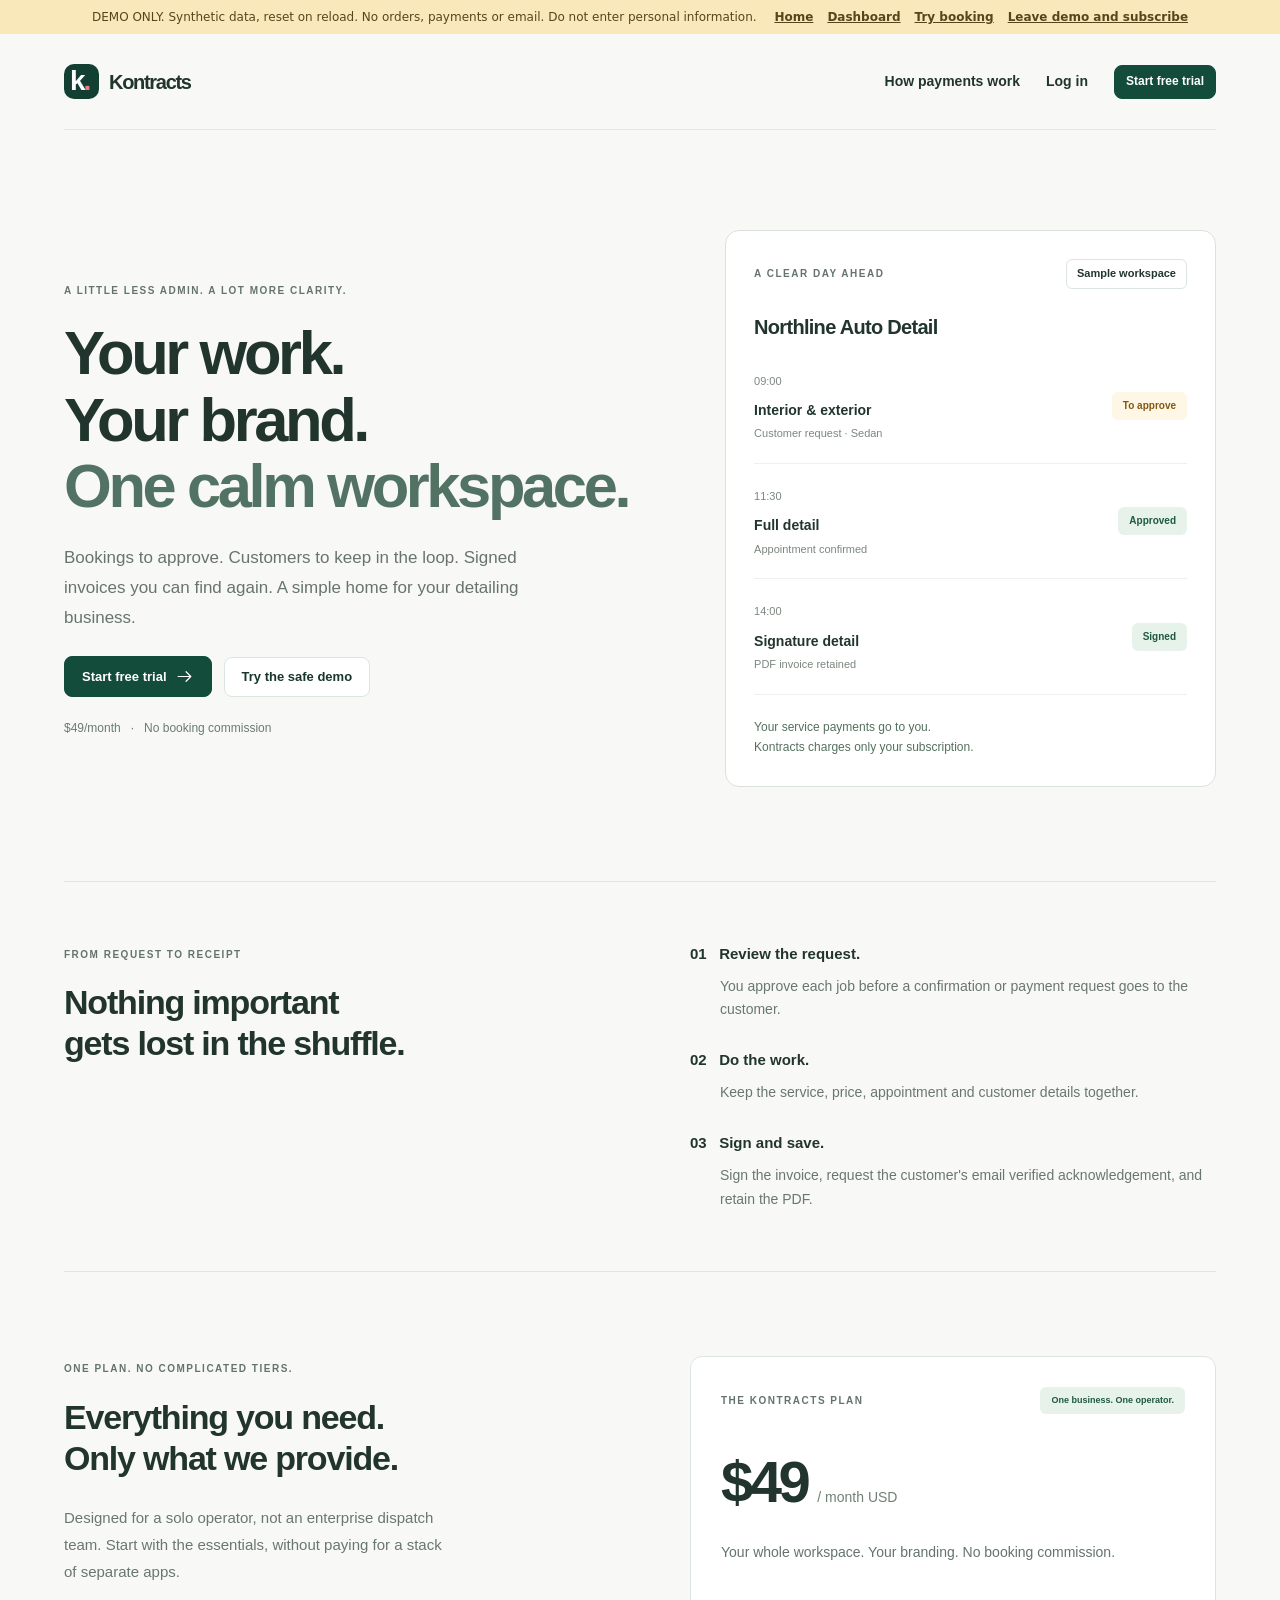
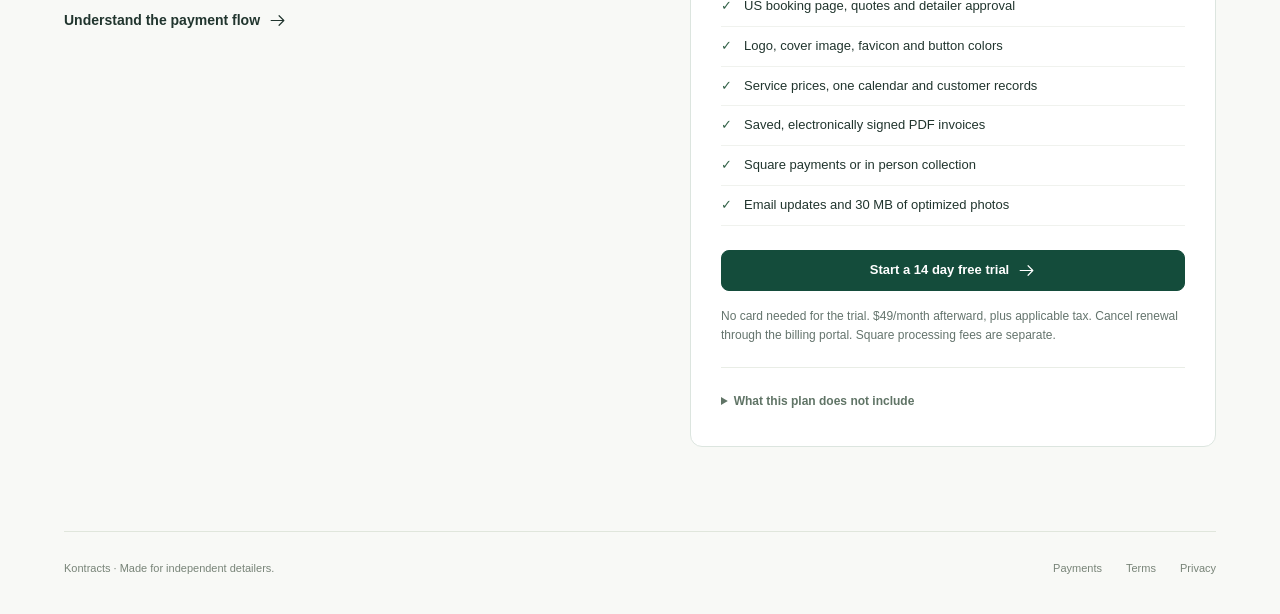
==== commit 84654514: "Les go" ====
--- a/Kontracts-Preview.html
+++ b/Kontracts-Preview.html
@@ -5,7 +5,7 @@
 <meta name="viewport" content="width=device-width,initial-scale=1">
 <meta name="theme-color" content="#103c30">
 <meta name="description" content="Kontracts: booking approval, signed invoices and simple payments for solo mobile detailers.">
-<title>Kontracts - Your work, beautifully organized.</title>
+<title>Kontracts | Your work, beautifully organized.</title>
 
 <style>:root{--bg:#f7f8f6;--paper:#fff;--text:#202b25;--muted:#778078;--line:#e6eae4;--pine:#244a36;--pine2:#183c2a;--mint:#edf4e9;--lime:#d9ecc7;--amber:#956728;--amberbg:#fbf4e7;--red:#a34a46;--redbg:#fcf0ee;--radius:16px;--shadow:0 12px 40px #142d2010;--font:Inter,-apple-system,BlinkMacSystemFont,"Segoe UI",sans-serif}
 *{box-sizing:border-box}body{margin:0;background:var(--bg);color:var(--text);font:14px/1.6 var(--font);-webkit-font-smoothing:antialiased}button,input,select,textarea{font:inherit}button,a,input,textarea,select{-webkit-tap-highlight-color:transparent}a{color:inherit;text-decoration:none}button{cursor:pointer}button:disabled{cursor:not-allowed;opacity:.55}button:focus-visible,a:focus-visible,input:focus-visible,textarea:focus-visible,select:focus-visible{outline:3px solid #8db77b;outline-offset:3px}h1,h2,h3,p{margin:0}h1,h2,h3{letter-spacing:-.04em;line-height:1.2}h1{font-size:34px;font-weight:600}h2{font-size:21px;font-weight:600}h3{font-size:17px;font-weight:600}small{font-size:12px}svg{flex:none;vertical-align:middle}hr{border:0;border-top:1px solid var(--line);margin:24px 0}.muted{color:var(--muted)}.small{font-size:12px}.eyebrow{font-size:11px;letter-spacing:.14em;text-transform:uppercase;font-weight:650;color:var(--muted)}.uppercase{text-transform:uppercase}.text-right{text-align:right}.spacer{flex:1}.row{display:flex;align-items:center;gap:12px}.wrap{flex-wrap:wrap}.stack{display:grid;gap:16px}.gap24{gap:24px}.mt8{margin-top:8px}.mt16{margin-top:16px}.mt24{margin-top:24px}.mt32{margin-top:32px}.mb16{margin-bottom:16px}.between{justify-content:space-between}.grow{flex:1;min-width:0}.icon{width:19px;height:19px}.pill{display:inline-flex;align-items:center;gap:6px;padding:5px 10px;border:1px solid var(--line);border-radius:40px;font-size:11px;font-weight:550;white-space:nowrap;background:white}.pill.green{background:var(--mint);color:var(--pine);border-color:transparent}.pill.amber{background:var(--amberbg);color:var(--amber);border-color:transparent}.pill.red{background:var(--redbg);color:var(--red);border-color:transparent}.dot{width:6px;height:6px;background:currentColor;border-radius:50%;display:inline-block}.badge-icon{width:38px;height:38px;border-radius:11px;display:grid;place-items:center;background:var(--mint);color:var(--pine)}.avatar{width:35px;height:35px;border-radius:50%;background:#edf0ea;display:grid;place-items:center;font-size:11px;font-weight:600;flex:none}.avatar.large{width:52px;height:52px;font-size:17px}.brand{display:flex;align-items:center;gap:10px;font-size:20px;letter-spacing:-.07em;font-weight:650}.brand-mark{display:inline-flex;align-items:baseline;justify-content:center;width:35px;height:35px;border-radius:10px;background:var(--pine);color:white;font-size:28px;line-height:33px;font-weight:750;letter-spacing:-4px;padding-right:4px}.brand-mark span{color:var(--lime)}.btn{border:1px solid var(--line);border-radius:9px;min-height:42px;padding:10px 17px;background:white;color:var(--text);display:inline-flex;align-items:center;justify-content:center;gap:8px;font-size:13px;font-weight:550;line-height:1.4;transition:background .16s,transform .16s,box-shadow .16s}.btn:hover{background:#f2f5ef;box-shadow:0 2px 6px #00000006}.btn:active{transform:translateY(1px)}.btn.primary{background:var(--pine);border-color:var(--pine);color:white}.btn.primary:hover{background:var(--pine2)}.btn.soft{background:var(--mint);border-color:transparent;color:var(--pine)}.btn.ghost{background:transparent;border-color:transparent}.btn.danger{color:var(--red);background:var(--redbg);border-color:#f0dcd9}.btn.small{min-height:34px;padding:7px 11px;font-size:12px}.btn.wide{width:100%}.btn.large{padding:14px 22px;min-height:50px}.icon-btn{width:36px;height:36px;padding:7px;background:transparent;border:1px solid transparent;border-radius:8px;color:var(--muted);display:grid;place-items:center}.icon-btn:hover{background:var(--mint);color:var(--pine)}.link-button{border:0;background:none;padding:0;color:var(--pine);font-weight:550;font-size:13px}.btn.busy::after{content:'';height:12px;width:12px;border:2px solid currentColor;border-right-color:transparent;border-radius:50%;animation:spin .7s linear infinite}.card{background:white;border:1px solid var(--line);border-radius:var(--radius)}.card-pad{padding:24px}.card-head{display:flex;justify-content:space-between;align-items:center;padding:22px 24px;border-bottom:1px solid var(--line)}.card-head h2{font-size:17px}.section-title{margin-bottom:18px}.notice{padding:13px 16px;border:1px solid var(--line);border-radius:10px;background:var(--mint);font-size:13px;color:var(--pine)}.notice.amber{background:var(--amberbg);color:var(--amber);border-color:#f0e4ce}.notice.error{background:var(--redbg);color:var(--red);border-color:#f0dcd9}.notice.info{background:#f1f4f7;color:#516577}.notice a{text-decoration:underline}.empty{padding:54px 24px;text-align:center;display:grid;justify-items:center;gap:12px;color:var(--muted)}.empty h3{color:var(--text)}.empty p{max-width:340px}.empty .badge-icon{width:50px;height:50px;margin-bottom:5px}.error-box{max-width:550px;margin:90px auto;padding:28px}.loading{padding:24px;display:grid;gap:18px}.skeleton{height:48px;background:linear-gradient(90deg,#eef1eb,#f8faf6,#eef1eb);background-size:200% 100%;border-radius:10px;animation:shimmer 1.4s infinite}.initial-loading{height:80vh;display:flex;flex-direction:column;align-items:center;justify-content:center;gap:20px;color:var(--muted)}.skip-link{position:fixed;top:-70px;left:15px;z-index:100;background:white;padding:10px 16px;border:2px solid var(--pine)}.skip-link:focus{top:10px}.hidden{display:none!important}.sr-only{position:absolute;width:1px;height:1px;padding:0;margin:-1px;overflow:hidden;clip:rect(0,0,0,0);white-space:nowrap;border:0}.honeypot{position:absolute;left:-10000px;width:1px;height:1px;overflow:hidden}
@@ -69,19 +69,27 @@
 .stat:nth-child(2){border-top-color:var(--green)}
 .demo-banner{border-color:#d7e2d9;background:#f6f8f6}
 @media(max-width:600px){.minimal-nav{gap:12px;flex-wrap:wrap}.minimal-nav>div{gap:12px}.invoice-reader{padding:24px 16px}}
+
+/* Customer workspace. Small responsive components, no framework or remote assets. */
+.app-confirm{width:min(92vw,460px);border:1px solid var(--line);border-radius:18px;padding:0;box-shadow:0 24px 90px #0003;background:var(--paper,#fff);color:var(--ink)}
+.app-confirm::backdrop{background:#10221ab3}.confirm-content{padding:28px}.confirm-content p{line-height:1.6}
+.service-areas{margin-top:24px}.city-results{max-height:300px;overflow:auto}.city-result{display:flex;width:100%;justify-content:space-between;align-items:center;gap:12px;padding:14px;background:transparent;border:0;border-bottom:1px solid var(--line);text-align:left;color:inherit;min-height:48px}.city-result:hover{background:var(--soft,#f2f5f1)}.city-result span{display:flex;gap:8px;align-items:center;font-size:12px}.area-card{padding:18px;border:1px solid var(--line);border-radius:12px;margin-top:14px}.zip-choices{display:grid;grid-template-columns:repeat(auto-fit,minmax(98px,1fr));gap:10px;padding:14px;border:1px solid var(--line);max-height:300px;overflow:auto}.zip-choices legend{font-size:12px;padding:0 6px}.zip-choices label{min-height:36px}.area-card details p{overflow-wrap:anywhere;line-height:1.8}
+.customer-cards{display:grid;grid-template-columns:repeat(auto-fit,minmax(min(290px,100%),1fr));gap:18px}.customer-search{max-width:600px}.customer-stats{display:flex;gap:12px;flex-wrap:wrap;font-size:12px}.break-word{overflow-wrap:anywhere}.history-row,.conversation-row{display:flex;align-items:center;justify-content:space-between;gap:18px;padding:18px 0;border-bottom:1px solid var(--line)}.conversation-row{padding:20px;flex-wrap:wrap}.history-row .row{justify-content:flex-end}.history-row>div,.conversation-row>div{min-width:0}.message-preview{overflow-wrap:anywhere;line-height:1.5}.chat-log{max-height:42vh;min-height:100px;overflow:auto;overscroll-behavior:contain;padding:8px;background:var(--soft,#f5f6f2);border-radius:12px}.chat-message{margin:8px 10% 14px 0;background:var(--paper,#fff);border:1px solid var(--line);border-radius:12px;padding:14px;overflow-wrap:anywhere}.chat-message.mine{margin:8px 0 14px 10%;border-color:var(--accent,#245c48)}.chat-message strong,.chat-message small{font-size:11px}.chat-message p{white-space:pre-wrap;line-height:1.6;margin-top:8px;font-size:14px}.chat-message .row{gap:10px;flex-wrap:wrap}.referral-box{display:flex;gap:18px;align-items:center;padding:16px;border:1px solid var(--line);border-radius:12px}.referral-box .btn{flex-shrink:0}.error-text{color:var(--danger,#9f3434)}
+@media(max-width:700px){.customer-cards{grid-template-columns:1fr}.history-row{align-items:flex-start;flex-direction:column;gap:10px}.history-row .row{justify-content:flex-start}.conversation-row{align-items:flex-start}.chat-message{margin-right:5%}.chat-message.mine{margin-left:5%}.referral-box{align-items:flex-start;flex-direction:column}.modal-actions .btn{min-height:44px}.city-result{padding:14px 4px}.area-card{padding:14px}.service-areas input,.service-areas select,#chat-message,#customer-search{font-size:16px}.photo-library-toolbar .segmented{display:flex;overflow-x:auto;max-width:100%}.photo-library-toolbar .segmented button{white-space:nowrap;flex-shrink:0}.demo-banner{display:flex;flex-wrap:wrap;justify-content:center;gap:10px}.demo-banner a{min-height:40px}.app-confirm{max-height:85vh}.confirm-content{padding:22px}}
 .preview-notice{padding:10px 16px;background:#f9e8ba;color:#56461c;font:12px system-ui;text-align:center;position:relative;z-index:40}.preview-notice a{font-weight:650;text-decoration:underline;margin-left:14px}.sidebar{top:38px}.preview-notice~#app{min-height:calc(100vh - 38px)}</style>
 
 
 
 
 
+
 <link rel="icon" href="[data-uri]"><meta http-equiv="Content-Security-Policy" content="default-src &apos;none&apos;; script-src &apos;unsafe-inline&apos;; style-src &apos;unsafe-inline&apos;; img-src data: blob:; connect-src &apos;none&apos;; form-action &apos;none&apos;; base-uri &apos;none&apos;"></head>
-<body><div class="preview-notice">DEMO ONLY. Synthetic data, reset on reload. No orders, payments or email. Do not enter personal information. <a href="#/">Home</a><a href="#/app">Dashboard</a><a href="#/book/northline">Try booking</a></div>
+<body><div class="preview-notice">DEMO ONLY. Synthetic data, reset on reload. No orders, payments or email. Do not enter personal information. <a href="#/">Home</a><a href="#/app">Dashboard</a><a href="#/book/northline">Try booking</a><a href="https://getkontracts.app/register" data-demo-exit>Leave demo and subscribe</a></div>
 <a class="skip-link" href="#main">Skip to content</a>
 <div id="app"><div class="initial-loading"><span class="brand-mark">k<span>.</span></span><p>Getting things ready...</p></div></div>
 <div id="toast-region" aria-live="polite" aria-atomic="true"></div>
 <dialog id="modal" aria-labelledby="modal-title"></dialog>
-<script>const PREVIEW_SEED={"config": {"google_enabled": false, "plans": [{"id": "solo", "name": "Kontracts", "amount": 4900, "currency": "USD", "interval": "month", "description": "A focused workspace for one detailing business, one operator and one calendar.", "items": ["Your own booking link and approval-first scheduling", "Logo, brand colors, button colors and cover image", "Individual service and vehicle pricing", "Branded email updates from one platform mailbox", "Saved PDF invoices with detailer and customer e-signatures", "Square payments or in-person collection; no booking commission", "Private car photos (30 MiB per workspace)", "Customer records and data exports"], "exclusions": ["No SMS, multi-staff calendars, routing or native mobile app", "No custom email domains, automatic domain hosting or accounting integration", "No unlimited photo storage, tax advice or payment processing included"], "checkout_ready": false}], "tenant_slug": null, "platform_url": "https://preview.invalid", "demo": true, "production": false, "support_email": "demo@example.com", "legal_name": "", "legal_address": "", "terms_text": "", "privacy_text": "", "photo_profiles": {"compact": {"edge": 1280, "target": 153600, "cap": 196608}, "detail": {"edge": 2048, "target": 358400, "cap": 524288}}, "photo_workspace_limit": 31457280, "paddle_client_token": "", "paddle_environment": "sandbox", "timezones": ["America/New_York", "America/Chicago", "America/Denver", "America/Los_Angeles", "America/Phoenix", "America/Anchorage", "Pacific/Honolulu"]}, "me": {"user": {"id": "41323080-b6cd-475a-af54-269962986c45", "name": "Alex Morgan", "email": "alex@northlinedemo.com", "verified": true, "google_linked": false, "google_email": null, "local_login_enabled": true}, "csrf": "offline-only", "shop": {"id": "3f918c14-5455-4f88-b401-d0779adf6b0b", "slug": "northline", "name": "Northline Auto Care", "settings": {"revision": 0, "name": "Northline Auto Care", "tagline": "A better detail. Right at your door.", "city": "Austin, Texas", "phone": "(512) 555-0148", "contact_email": "alex@northlinedemo.com", "timezone": "America/Chicago", "zip_codes": ["78701", "78702", "78703", "78704", "78705", "78745", "78748"], "packages": [{"id": "refresh", "name": "The refresh", "description": "Exterior hand wash, wheels, interior vacuum and wipe-down.", "price": 9900, "minutes": 90, "active": true, "vehicle_rates": {}}, {"id": "full-detail", "name": "The full detail", "description": "A thorough interior and exterior clean, finished with paint protection.", "price": 18900, "minutes": 180, "active": true, "vehicle_rates": {}}, {"id": "interior", "name": "Interior reset", "description": "Deep interior cleaning, upholstery treatment and attention to every surface.", "price": 14900, "minutes": 150, "active": true, "vehicle_rates": {}}], "extras": [{"id": "pet-hair", "name": "Pet hair removal", "price": 3500, "minutes": 30, "active": true}, {"id": "seat-shampoo", "name": "Seat shampoo", "price": 4500, "minutes": 45, "active": true}, {"id": "wax", "name": "Hand wax protection", "price": 4000, "minutes": 30, "active": true}], "vehicles": [{"id": "sedan", "name": "Sedan / coupe", "price": 0, "minutes": 0}, {"id": "suv", "name": "SUV / crossover", "price": 2500, "minutes": 30}, {"id": "truck", "name": "Truck / large SUV", "price": 4500, "minutes": 45}], "hours": [{"enabled": true, "start": "08:00", "end": "18:00"}, {"enabled": true, "start": "08:00", "end": "18:00"}, {"enabled": true, "start": "08:00", "end": "18:00"}, {"enabled": true, "start": "08:00", "end": "18:00"}, {"enabled": true, "start": "08:00", "end": "18:00"}, {"enabled": true, "start": "08:00", "end": "18:00"}, {"enabled": false, "start": "08:00", "end": "18:00"}], "buffer_minutes": 30, "lead_hours": 2, "horizon_days": 45, "payment_method": "in_person", "deposit_percent": 20, "tax_basis_points": 0, "cancellation_hours": 24, "cancellation_policy": "Please give at least 24 hours notice to cancel or reschedule. Deposit refunds are reviewed by the business under its published policy. Weather changes can be rescheduled. Contact the business for assistance.", "requires_water": false, "requires_power": false, "policy_reviewed": true, "prices_reviewed": false}, "booking_url": "https://preview.invalid/book/northline", "canonical_booking_url": "https://preview.invalid/book/northline", "branding": {"primary_color": "#144c3b", "button_color": "#144c3b", "headline": "A fresh start for your car.", "introduction": "", "logo_id": "", "cover_id": "", "show_phone": true, "show_email": true, "hide_powered_by": false, "website_url": "", "instagram_url": "", "facebook_url": "", "footer_note": "", "logo_url": "", "cover_url": "", "favicon_url": ""}, "plan_id": "solo", "plan": {"id": "solo", "name": "Kontracts", "amount": 4900, "currency": "USD", "interval": "month", "description": "A focused workspace for one detailing business, one operator and one calendar.", "items": ["Your own booking link and approval-first scheduling", "Logo, brand colors, button colors and cover image", "Individual service and vehicle pricing", "Branded email updates from one platform mailbox", "Saved PDF invoices with detailer and customer e-signatures", "Square payments or in-person collection; no booking commission", "Private car photos (30 MiB per workspace)", "Customer records and data exports"], "exclusions": ["No SMS, multi-staff calendars, routing or native mobile app", "No custom email domains, automatic domain hosting or accounting integration", "No unlimited photo storage, tax advice or payment processing included"]}, "features": {"logo": true, "brand_colors": true, "hide_attribution": true, "custom_domain": false, "custom_sender": false, "trial_all_features": false}, "settings_revision": 0, "has_subscription": false, "published": true, "trial_end": 1791027833, "billing_status": "trial", "entitled": true, "square_connected": false, "square_location": null, "demo": true, "square_configured": false, "billing_configured": false}}, "dashboard": {"stats": {"scheduled_value": 125400, "completed_value": 40300, "deposits_received": 25080, "upcoming": 4, "quote_requests": 1, "pending_approvals": 0, "payment_reviews": 0, "email_failures": 0}, "bookings": [{"id": "a210fa4e-8489-4e81-9002-f574d0b686f5", "shop_id": "3f918c14-5455-4f88-b401-d0779adf6b0b", "customer_name": "Marcus Davis", "email": "marcus@example.com", "phone": "(512) 555-0100", "address": "160 Sample Avenue, Austin, TX 78701", "zip": "78701", "vehicle": "truck", "vehicle_notes": "Ford F-150", "notes": "Synthetic demo appointment. Not a real customer.", "snapshot": {"subtotal": 23400, "tax": 0, "total": 23400, "deposit": 4680, "minutes": 180, "buffer_minutes": 30, "service": "The full detail", "vehicle": "TRUCK", "currency": "USD", "lines": [{"name": "The full detail", "amount": 18900}, {"name": "Vehicle size", "amount": 4500}]}, "start_ts": 1789826400, "end_ts": 1789837200, "busy_until": 1789839000, "subtotal": 23400, "tax": 0, "total": 23400, "deposit": 4680, "status": "confirmed", "payment_status": "paid", "hold_until": null, "refunded": 0, "refund_id": null, "quote_id": null, "created_at": 1789472633, "updated_at": 1789818233, "approved_at": null, "approved_by": null, "payment_method": "in_person", "state": "", "country": "US"}, {"id": "55dfc3db-48b4-4be8-8fc6-0c5650d1e153", "shop_id": "3f918c14-5455-4f88-b401-d0779adf6b0b", "customer_name": "Sofia Williams", "email": "sofia@example.com", "phone": "(512) 555-0100", "address": "180 Sample Avenue, Austin, TX 78701", "zip": "78701", "vehicle": "suv", "vehicle_notes": "Volvo XC60", "notes": "Synthetic demo appointment. Not a real customer.", "snapshot": {"subtotal": 21400, "tax": 0, "total": 21400, "deposit": 4280, "minutes": 180, "buffer_minutes": 30, "service": "The full detail", "vehicle": "SUV", "currency": "USD", "lines": [{"name": "The full detail", "amount": 18900}, {"name": "Vehicle size", "amount": 2500}]}, "start_ts": 1789999200, "end_ts": 1790010000, "busy_until": 1790011800, "subtotal": 21400, "tax": 0, "total": 21400, "deposit": 4280, "status": "confirmed", "payment_status": "paid", "hold_until": null, "refunded": 0, "refund_id": null, "quote_id": null, "created_at": 1789472633, "updated_at": 1789818233, "approved_at": null, "approved_by": null, "payment_method": "in_person", "state": "", "country": "US"}, {"id": "70313569-8d4e-4dae-9130-483ab4b209ad", "shop_id": "3f918c14-5455-4f88-b401-d0779adf6b0b", "customer_name": "Ethan Brooks", "email": "ethan@example.com", "phone": "(512) 555-0100", "address": "200 Sample Avenue, Austin, TX 78701", "zip": "78701", "vehicle": "sedan", "vehicle_notes": "Honda Accord", "notes": "Synthetic demo appointment. Not a real customer.", "snapshot": {"subtotal": 18900, "tax": 0, "total": 18900, "deposit": 3780, "minutes": 180, "buffer_minutes": 30, "service": "The full detail", "vehicle": "SEDAN", "currency": "USD", "lines": [{"name": "The full detail", "amount": 18900}]}, "start_ts": 1790085600, "end_ts": 1790096400, "busy_until": 1790098200, "subtotal": 18900, "tax": 0, "total": 18900, "deposit": 3780, "status": "confirmed", "payment_status": "paid", "hold_until": null, "refunded": 0, "refund_id": null, "quote_id": null, "created_at": 1789472633, "updated_at": 1789818233, "approved_at": null, "approved_by": null, "payment_method": "in_person", "state": "", "country": "US"}, {"id": "215b308d-be9a-4653-9204-6c264debc2e6", "shop_id": "3f918c14-5455-4f88-b401-d0779adf6b0b", "customer_name": "Maya Patel", "email": "maya@example.com", "phone": "(512) 555-0100", "address": "220 Sample Avenue, Austin, TX 78701", "zip": "78701", "vehicle": "suv", "vehicle_notes": "Toyota RAV4", "notes": "Synthetic demo appointment. Not a real customer.", "snapshot": {"subtotal": 21400, "tax": 0, "total": 21400, "deposit": 4280, "minutes": 180, "buffer_minutes": 30, "service": "The full detail", "vehicle": "SUV", "currency": "USD", "lines": [{"name": "The full detail", "amount": 18900}, {"name": "Vehicle size", "amount": 2500}]}, "start_ts": 1790190000, "end_ts": 1790200800, "busy_until": 1790202600, "subtotal": 21400, "tax": 0, "total": 21400, "deposit": 4280, "status": "confirmed", "payment_status": "paid", "hold_until": null, "refunded": 0, "refund_id": null, "quote_id": null, "created_at": 1789472633, "updated_at": 1789818233, "approved_at": null, "approved_by": null, "payment_method": "in_person", "state": "", "country": "US"}], "month": "September 2026"}, "bookings": [{"id": "215b308d-be9a-4653-9204-6c264debc2e6", "shop_id": "3f918c14-5455-4f88-b401-d0779adf6b0b", "customer_name": "Maya Patel", "email": "maya@example.com", "phone": "(512) 555-0100", "address": "220 Sample Avenue, Austin, TX 78701", "zip": "78701", "vehicle": "suv", "vehicle_notes": "Toyota RAV4", "notes": "Synthetic demo appointment. Not a real customer.", "snapshot": {"subtotal": 21400, "tax": 0, "total": 21400, "deposit": 4280, "minutes": 180, "buffer_minutes": 30, "service": "The full detail", "vehicle": "SUV", "currency": "USD", "lines": [{"name": "The full detail", "amount": 18900}, {"name": "Vehicle size", "amount": 2500}]}, "start_ts": 1790190000, "end_ts": 1790200800, "busy_until": 1790202600, "subtotal": 21400, "tax": 0, "total": 21400, "deposit": 4280, "status": "confirmed", "payment_status": "paid", "hold_until": null, "refunded": 0, "refund_id": null, "quote_id": null, "created_at": 1789472633, "updated_at": 1789818233, "approved_at": null, "approved_by": null, "payment_method": "in_person", "state": "", "country": "US"}, {"id": "70313569-8d4e-4dae-9130-483ab4b209ad", "shop_id": "3f918c14-5455-4f88-b401-d0779adf6b0b", "customer_name": "Ethan Brooks", "email": "ethan@example.com", "phone": "(512) 555-0100", "address": "200 Sample Avenue, Austin, TX 78701", "zip": "78701", "vehicle": "sedan", "vehicle_notes": "Honda Accord", "notes": "Synthetic demo appointment. Not a real customer.", "snapshot": {"subtotal": 18900, "tax": 0, "total": 18900, "deposit": 3780, "minutes": 180, "buffer_minutes": 30, "service": "The full detail", "vehicle": "SEDAN", "currency": "USD", "lines": [{"name": "The full detail", "amount": 18900}]}, "start_ts": 1790085600, "end_ts": 1790096400, "busy_until": 1790098200, "subtotal": 18900, "tax": 0, "total": 18900, "deposit": 3780, "status": "confirmed", "payment_status": "paid", "hold_until": null, "refunded": 0, "refund_id": null, "quote_id": null, "created_at": 1789472633, "updated_at": 1789818233, "approved_at": null, "approved_by": null, "payment_method": "in_person", "state": "", "country": "US"}, {"id": "55dfc3db-48b4-4be8-8fc6-0c5650d1e153", "shop_id": "3f918c14-5455-4f88-b401-d0779adf6b0b", "customer_name": "Sofia Williams", "email": "sofia@example.com", "phone": "(512) 555-0100", "address": "180 Sample Avenue, Austin, TX 78701", "zip": "78701", "vehicle": "suv", "vehicle_notes": "Volvo XC60", "notes": "Synthetic demo appointment. Not a real customer.", "snapshot": {"subtotal": 21400, "tax": 0, "total": 21400, "deposit": 4280, "minutes": 180, "buffer_minutes": 30, "service": "The full detail", "vehicle": "SUV", "currency": "USD", "lines": [{"name": "The full detail", "amount": 18900}, {"name": "Vehicle size", "amount": 2500}]}, "start_ts": 1789999200, "end_ts": 1790010000, "busy_until": 1790011800, "subtotal": 21400, "tax": 0, "total": 21400, "deposit": 4280, "status": "confirmed", "payment_status": "paid", "hold_until": null, "refunded": 0, "refund_id": null, "quote_id": null, "created_at": 1789472633, "updated_at": 1789818233, "approved_at": null, "approved_by": null, "payment_method": "in_person", "state": "", "country": "US"}, {"id": "a210fa4e-8489-4e81-9002-f574d0b686f5", "shop_id": "3f918c14-5455-4f88-b401-d0779adf6b0b", "customer_name": "Marcus Davis", "email": "marcus@example.com", "phone": "(512) 555-0100", "address": "160 Sample Avenue, Austin, TX 78701", "zip": "78701", "vehicle": "truck", "vehicle_notes": "Ford F-150", "notes": "Synthetic demo appointment. Not a real customer.", "snapshot": {"subtotal": 23400, "tax": 0, "total": 23400, "deposit": 4680, "minutes": 180, "buffer_minutes": 30, "service": "The full detail", "vehicle": "TRUCK", "currency": "USD", "lines": [{"name": "The full detail", "amount": 18900}, {"name": "Vehicle size", "amount": 4500}]}, "start_ts": 1789826400, "end_ts": 1789837200, "busy_until": 1789839000, "subtotal": 23400, "tax": 0, "total": 23400, "deposit": 4680, "status": "confirmed", "payment_status": "paid", "hold_until": null, "refunded": 0, "refund_id": null, "quote_id": null, "created_at": 1789472633, "updated_at": 1789818233, "approved_at": null, "approved_by": null, "payment_method": "in_person", "state": "", "country": "US"}, {"id": "7574d3b7-3119-4c1c-96e4-713609be0307", "shop_id": "3f918c14-5455-4f88-b401-d0779adf6b0b", "customer_name": "Olivia Chen", "email": "olivia@example.com", "phone": "(512) 555-0100", "address": "140 Sample Avenue, Austin, TX 78701", "zip": "78701", "vehicle": "sedan", "vehicle_notes": "BMW 330i", "notes": "Synthetic demo appointment. Not a real customer.", "snapshot": {"subtotal": 18900, "tax": 0, "total": 18900, "deposit": 3780, "minutes": 180, "buffer_minutes": 30, "service": "The full detail", "vehicle": "SEDAN", "currency": "USD", "lines": [{"name": "The full detail", "amount": 18900}]}, "start_ts": 1789740000, "end_ts": 1789750800, "busy_until": 1789752600, "subtotal": 18900, "tax": 0, "total": 18900, "deposit": 3780, "status": "completed", "payment_status": "paid", "hold_until": null, "refunded": 0, "refund_id": null, "quote_id": null, "created_at": 1789472633, "updated_at": 1789818233, "approved_at": null, "approved_by": null, "payment_method": "in_person", "state": "", "country": "US"}, {"id": "33e934fc-04bb-4670-8e9a-7b22f753349d", "shop_id": "3f918c14-5455-4f88-b401-d0779adf6b0b", "customer_name": "Jordan Lee", "email": "jordan@example.com", "phone": "(512) 555-0100", "address": "120 Sample Avenue, Austin, TX 78701", "zip": "78701", "vehicle": "suv", "vehicle_notes": "Tesla Model Y", "notes": "Synthetic demo appointment. Not a real customer.", "snapshot": {"subtotal": 21400, "tax": 0, "total": 21400, "deposit": 4280, "minutes": 180, "buffer_minutes": 30, "service": "The full detail", "vehicle": "SUV", "currency": "USD", "lines": [{"name": "The full detail", "amount": 18900}, {"name": "Vehicle size", "amount": 2500}]}, "start_ts": 1789653600, "end_ts": 1789664400, "busy_until": 1789666200, "subtotal": 21400, "tax": 0, "total": 21400, "deposit": 4280, "status": "completed", "payment_status": "paid", "hold_until": null, "refunded": 0, "refund_id": null, "quote_id": null, "created_at": 1789472633, "updated_at": 1789818233, "approved_at": null, "approved_by": null, "payment_method": "in_person", "state": "", "country": "US"}], "quotes": [{"id": "886d8992-4f0f-4157-9812-afb197e9995a", "shop_id": "3f918c14-5455-4f88-b401-d0779adf6b0b", "customer_name": "Jamie Parker", "email": "jamie@example.com", "phone": "(512) 555-0165", "address": "310 Sample Lane, Austin, TX 78704", "zip": "78704", "vehicle": "suv", "vehicle_notes": "Subaru Outback", "notes": "Two dogs and a road trip. Could you quote a deeper interior clean? This is a demo request.", "selections": {"package_id": "interior", "vehicle_id": "suv", "extra_ids": ["pet-hair"], "zip": "78704", "condition": "heavy"}, "status": "new", "amount": null, "minutes": null, "message": null, "expires_at": null, "created_at": 1789811033, "photos": []}], "blocks": [], "branding": {"draft": {"primary_color": "#144c3b", "button_color": "#144c3b", "headline": "A fresh start for your car.", "introduction": "", "logo_id": "", "cover_id": "", "show_phone": true, "show_email": true, "hide_powered_by": false, "website_url": "", "instagram_url": "", "facebook_url": "", "footer_note": "", "logo_url": "", "cover_url": "", "favicon_url": ""}, "live": {"primary_color": "#144c3b", "button_color": "#144c3b", "headline": "A fresh start for your car.", "introduction": "", "logo_id": "", "cover_id": "", "show_phone": true, "show_email": true, "hide_powered_by": false, "website_url": "", "instagram_url": "", "facebook_url": "", "footer_note": "", "logo_url": "", "cover_url": "", "favicon_url": ""}, "revision": 0, "published_revision": 0, "updated_at": 0, "has_unpublished_changes": false, "domain": null, "aliases": ["northline"], "features": {"logo": true, "brand_colors": true, "hide_attribution": true, "custom_domain": false, "custom_sender": false, "trial_all_features": false}, "slug": "northline", "page_published": true, "booking_url": "https://preview.invalid/book/northline", "canonical_booking_url": "https://preview.invalid/book/northline"}};
+<script>const PREVIEW_SEED={"config": {"google_enabled": false, "plans": [{"id": "solo", "name": "Kontracts", "amount": 4900, "currency": "USD", "interval": "month", "description": "A focused workspace for one detailing business, one operator and one calendar.", "items": ["Your own booking link and approval first scheduling", "Logo, brand colors, button colors and cover image", "Individual service and vehicle pricing", "Branded email updates from one platform mailbox", "Saved PDF invoices with detailer and customer electronic signatures", "Square payments or direct collection; no booking commission", "Private car photos (30 MiB per workspace)", "Customer records, private messages, reviews and data exports"], "exclusions": ["No SMS, multiple staff calendars, routing or native mobile app", "No custom email domains, automatic domain hosting or accounting integration", "No unlimited photo storage, tax advice or payment processing included"], "checkout_ready": false}], "tenant_slug": null, "platform_url": "https://preview.invalid", "demo": true, "production": false, "support_email": "demo@example.com", "legal_name": "", "legal_address": "", "terms_text": "", "privacy_text": "", "square_referral_url": "", "photo_profiles": {"compact": {"edge": 1280, "target": 153600, "cap": 196608}, "detail": {"edge": 2048, "target": 358400, "cap": 524288}}, "photo_workspace_limit": 31457280, "paddle_client_token": "", "paddle_environment": "sandbox", "timezones": ["America/New_York", "America/Chicago", "America/Denver", "America/Los_Angeles", "America/Phoenix", "America/Anchorage", "Pacific/Honolulu"]}, "me": {"user": {"id": "eae9c59a-bb73-4cdf-99f8-e66c5f137867", "name": "Alex Morgan", "email": "alex@northlinedemo.com", "verified": true, "google_linked": false, "google_email": null, "local_login_enabled": true}, "csrf": "offline-only", "shop": {"id": "60e1e465-1a65-47f3-bd87-e1e29d888e0b", "slug": "northline", "name": "Northline Auto Care", "settings": {"revision": 0, "name": "Northline Auto Care", "tagline": "A better detail. Right at your door.", "city": "Austin, Texas", "phone": "(512) 555-0148", "contact_email": "alex@northlinedemo.com", "timezone": "America/Chicago", "zip_codes": ["78701", "78702", "78703", "78704", "78705", "78745", "78748"], "service_areas": [{"city_id": "c16dc471f83986c45ccb", "coverage": "zip_codes", "zip_codes": ["78701", "78702", "78703", "78704", "78705", "78745", "78748"]}], "service_area_reviewed": true, "packages": [{"id": "refresh", "name": "The refresh", "description": "Exterior hand wash, wheels, interior vacuum and wipe down.", "price": 9900, "minutes": 90, "active": true, "vehicle_rates": {}}, {"id": "full-detail", "name": "The full detail", "description": "A thorough interior and exterior clean, finished with paint protection.", "price": 18900, "minutes": 180, "active": true, "vehicle_rates": {}}, {"id": "interior", "name": "Interior reset", "description": "Deep interior cleaning, upholstery treatment and attention to every surface.", "price": 14900, "minutes": 150, "active": true, "vehicle_rates": {}}], "extras": [{"id": "pet-hair", "name": "Pet hair removal", "price": 3500, "minutes": 30, "active": true}, {"id": "seat-shampoo", "name": "Seat shampoo", "price": 4500, "minutes": 45, "active": true}, {"id": "wax", "name": "Hand wax protection", "price": 4000, "minutes": 30, "active": true}], "vehicles": [{"id": "sedan", "name": "Sedan / coupe", "price": 0, "minutes": 0}, {"id": "suv", "name": "SUV / crossover", "price": 2500, "minutes": 30}, {"id": "truck", "name": "Truck / large SUV", "price": 4500, "minutes": 45}], "hours": [{"enabled": true, "start": "08:00", "end": "18:00"}, {"enabled": true, "start": "08:00", "end": "18:00"}, {"enabled": true, "start": "08:00", "end": "18:00"}, {"enabled": true, "start": "08:00", "end": "18:00"}, {"enabled": true, "start": "08:00", "end": "18:00"}, {"enabled": true, "start": "08:00", "end": "18:00"}, {"enabled": false, "start": "08:00", "end": "18:00"}], "buffer_minutes": 30, "lead_hours": 2, "horizon_days": 45, "payment_method": "in_person", "deposit_percent": 20, "tax_basis_points": 0, "cancellation_hours": 24, "cancellation_policy": "Please give at least 24 hours notice to cancel or reschedule. Deposit refunds are reviewed by the business under its published policy. Weather changes can be rescheduled. Contact the business for assistance.", "requires_water": false, "requires_power": false, "policy_reviewed": true, "prices_reviewed": false}, "booking_url": "https://preview.invalid/book/northline", "canonical_booking_url": "https://preview.invalid/book/northline", "branding": {"primary_color": "#144c3b", "button_color": "#144c3b", "headline": "A fresh start for your car.", "introduction": "", "logo_id": "", "cover_id": "", "show_phone": true, "show_email": true, "hide_powered_by": false, "website_url": "", "instagram_url": "", "facebook_url": "", "footer_note": "", "logo_url": "", "cover_url": "", "favicon_url": ""}, "plan_id": "solo", "plan": {"id": "solo", "name": "Kontracts", "amount": 4900, "currency": "USD", "interval": "month", "description": "A focused workspace for one detailing business, one operator and one calendar.", "items": ["Your own booking link and approval first scheduling", "Logo, brand colors, button colors and cover image", "Individual service and vehicle pricing", "Branded email updates from one platform mailbox", "Saved PDF invoices with detailer and customer electronic signatures", "Square payments or direct collection; no booking commission", "Private car photos (30 MiB per workspace)", "Customer records, private messages, reviews and data exports"], "exclusions": ["No SMS, multiple staff calendars, routing or native mobile app", "No custom email domains, automatic domain hosting or accounting integration", "No unlimited photo storage, tax advice or payment processing included"]}, "features": {"logo": true, "brand_colors": true, "hide_attribution": true, "custom_domain": false, "custom_sender": false, "trial_all_features": false}, "settings_revision": 0, "has_subscription": false, "published": true, "trial_end": 1792039224, "billing_status": "trial", "membership": {"subscribed": false, "status": "trial", "label": "Free trial", "trial_ends_at": 1792039224, "can_access": true, "note": ""}, "entitled": true, "square_connected": false, "square_location": null, "demo": true, "square_configured": false, "billing_configured": false}}, "dashboard": {"stats": {"scheduled_value": 63700, "completed_value": 63700, "deposits_received": 12740, "upcoming": 3, "quote_requests": 1, "pending_approvals": 0, "payment_reviews": 0, "email_failures": 0}, "bookings": [{"id": "6083a229-99c4-4714-9e38-ba63e5006e26", "shop_id": "60e1e465-1a65-47f3-bd87-e1e29d888e0b", "customer_name": "Sofia Williams", "email": "sofia@example.com", "phone": "(512) 555-0100", "address": "180 Sample Avenue, Austin, TX 78701", "zip": "78701", "vehicle": "suv", "vehicle_notes": "Volvo XC60", "notes": "Synthetic demo appointment. Not a real customer.", "snapshot": {"subtotal": 21400, "tax": 0, "total": 21400, "deposit": 4280, "minutes": 180, "buffer_minutes": 30, "service": "The full detail", "vehicle": "SUV", "currency": "USD", "lines": [{"name": "The full detail", "amount": 18900}, {"name": "Vehicle size", "amount": 2500}]}, "start_ts": 1790863200, "end_ts": 1790874000, "busy_until": 1790875800, "subtotal": 21400, "tax": 0, "total": 21400, "deposit": 4280, "status": "confirmed", "payment_status": "paid", "hold_until": null, "refunded": 0, "refund_id": null, "quote_id": null, "created_at": 1790484024, "updated_at": 1790829624, "approved_at": null, "approved_by": null, "payment_method": "in_person", "state": "", "country": "US"}, {"id": "53339cf4-1185-4233-ae68-3b1777bb5687", "shop_id": "60e1e465-1a65-47f3-bd87-e1e29d888e0b", "customer_name": "Ethan Brooks", "email": "ethan@example.com", "phone": "(512) 555-0100", "address": "200 Sample Avenue, Austin, TX 78701", "zip": "78701", "vehicle": "sedan", "vehicle_notes": "Honda Accord", "notes": "Synthetic demo appointment. Not a real customer.", "snapshot": {"subtotal": 18900, "tax": 0, "total": 18900, "deposit": 3780, "minutes": 180, "buffer_minutes": 30, "service": "The full detail", "vehicle": "SEDAN", "currency": "USD", "lines": [{"name": "The full detail", "amount": 18900}]}, "start_ts": 1790949600, "end_ts": 1790960400, "busy_until": 1790962200, "subtotal": 18900, "tax": 0, "total": 18900, "deposit": 3780, "status": "confirmed", "payment_status": "paid", "hold_until": null, "refunded": 0, "refund_id": null, "quote_id": null, "created_at": 1790484024, "updated_at": 1790829624, "approved_at": null, "approved_by": null, "payment_method": "in_person", "state": "", "country": "US"}, {"id": "f78d792f-c644-4e57-99b8-106b470542cc", "shop_id": "60e1e465-1a65-47f3-bd87-e1e29d888e0b", "customer_name": "Maya Patel", "email": "maya@example.com", "phone": "(512) 555-0100", "address": "220 Sample Avenue, Austin, TX 78701", "zip": "78701", "vehicle": "suv", "vehicle_notes": "Toyota RAV4", "notes": "Synthetic demo appointment. Not a real customer.", "snapshot": {"subtotal": 21400, "tax": 0, "total": 21400, "deposit": 4280, "minutes": 180, "buffer_minutes": 30, "service": "The full detail", "vehicle": "SUV", "currency": "USD", "lines": [{"name": "The full detail", "amount": 18900}, {"name": "Vehicle size", "amount": 2500}]}, "start_ts": 1791054000, "end_ts": 1791064800, "busy_until": 1791066600, "subtotal": 21400, "tax": 0, "total": 21400, "deposit": 4280, "status": "confirmed", "payment_status": "paid", "hold_until": null, "refunded": 0, "refund_id": null, "quote_id": null, "created_at": 1790484024, "updated_at": 1790829624, "approved_at": null, "approved_by": null, "payment_method": "in_person", "state": "", "country": "US"}], "month": "September 2026"}, "bookings": [{"id": "f78d792f-c644-4e57-99b8-106b470542cc", "shop_id": "60e1e465-1a65-47f3-bd87-e1e29d888e0b", "customer_name": "Maya Patel", "email": "maya@example.com", "phone": "(512) 555-0100", "address": "220 Sample Avenue, Austin, TX 78701", "zip": "78701", "vehicle": "suv", "vehicle_notes": "Toyota RAV4", "notes": "Synthetic demo appointment. Not a real customer.", "snapshot": {"subtotal": 21400, "tax": 0, "total": 21400, "deposit": 4280, "minutes": 180, "buffer_minutes": 30, "service": "The full detail", "vehicle": "SUV", "currency": "USD", "lines": [{"name": "The full detail", "amount": 18900}, {"name": "Vehicle size", "amount": 2500}]}, "start_ts": 1791054000, "end_ts": 1791064800, "busy_until": 1791066600, "subtotal": 21400, "tax": 0, "total": 21400, "deposit": 4280, "status": "confirmed", "payment_status": "paid", "hold_until": null, "refunded": 0, "refund_id": null, "quote_id": null, "created_at": 1790484024, "updated_at": 1790829624, "approved_at": null, "approved_by": null, "payment_method": "in_person", "state": "", "country": "US"}, {"id": "53339cf4-1185-4233-ae68-3b1777bb5687", "shop_id": "60e1e465-1a65-47f3-bd87-e1e29d888e0b", "customer_name": "Ethan Brooks", "email": "ethan@example.com", "phone": "(512) 555-0100", "address": "200 Sample Avenue, Austin, TX 78701", "zip": "78701", "vehicle": "sedan", "vehicle_notes": "Honda Accord", "notes": "Synthetic demo appointment. Not a real customer.", "snapshot": {"subtotal": 18900, "tax": 0, "total": 18900, "deposit": 3780, "minutes": 180, "buffer_minutes": 30, "service": "The full detail", "vehicle": "SEDAN", "currency": "USD", "lines": [{"name": "The full detail", "amount": 18900}]}, "start_ts": 1790949600, "end_ts": 1790960400, "busy_until": 1790962200, "subtotal": 18900, "tax": 0, "total": 18900, "deposit": 3780, "status": "confirmed", "payment_status": "paid", "hold_until": null, "refunded": 0, "refund_id": null, "quote_id": null, "created_at": 1790484024, "updated_at": 1790829624, "approved_at": null, "approved_by": null, "payment_method": "in_person", "state": "", "country": "US"}, {"id": "6083a229-99c4-4714-9e38-ba63e5006e26", "shop_id": "60e1e465-1a65-47f3-bd87-e1e29d888e0b", "customer_name": "Sofia Williams", "email": "sofia@example.com", "phone": "(512) 555-0100", "address": "180 Sample Avenue, Austin, TX 78701", "zip": "78701", "vehicle": "suv", "vehicle_notes": "Volvo XC60", "notes": "Synthetic demo appointment. Not a real customer.", "snapshot": {"subtotal": 21400, "tax": 0, "total": 21400, "deposit": 4280, "minutes": 180, "buffer_minutes": 30, "service": "The full detail", "vehicle": "SUV", "currency": "USD", "lines": [{"name": "The full detail", "amount": 18900}, {"name": "Vehicle size", "amount": 2500}]}, "start_ts": 1790863200, "end_ts": 1790874000, "busy_until": 1790875800, "subtotal": 21400, "tax": 0, "total": 21400, "deposit": 4280, "status": "confirmed", "payment_status": "paid", "hold_until": null, "refunded": 0, "refund_id": null, "quote_id": null, "created_at": 1790484024, "updated_at": 1790829624, "approved_at": null, "approved_by": null, "payment_method": "in_person", "state": "", "country": "US"}, {"id": "323de097-b6c1-43f3-b9d7-cd7f36ad9357", "shop_id": "60e1e465-1a65-47f3-bd87-e1e29d888e0b", "customer_name": "Marcus Davis", "email": "marcus@example.com", "phone": "(512) 555-0100", "address": "160 Sample Avenue, Austin, TX 78701", "zip": "78701", "vehicle": "truck", "vehicle_notes": "Ford F-150", "notes": "Synthetic demo appointment. Not a real customer.", "snapshot": {"subtotal": 23400, "tax": 0, "total": 23400, "deposit": 4680, "minutes": 180, "buffer_minutes": 30, "service": "The full detail", "vehicle": "TRUCK", "currency": "USD", "lines": [{"name": "The full detail", "amount": 18900}, {"name": "Vehicle size", "amount": 4500}]}, "start_ts": 1790776800, "end_ts": 1790787600, "busy_until": 1790789400, "subtotal": 23400, "tax": 0, "total": 23400, "deposit": 4680, "status": "completed", "payment_status": "paid", "hold_until": null, "refunded": 0, "refund_id": null, "quote_id": null, "created_at": 1790484024, "updated_at": 1790829624, "approved_at": null, "approved_by": null, "payment_method": "in_person", "state": "", "country": "US"}, {"id": "89ea500d-2aba-4857-9600-c6f523a7e2d2", "shop_id": "60e1e465-1a65-47f3-bd87-e1e29d888e0b", "customer_name": "Olivia Chen", "email": "olivia@example.com", "phone": "(512) 555-0100", "address": "140 Sample Avenue, Austin, TX 78701", "zip": "78701", "vehicle": "sedan", "vehicle_notes": "BMW 330i", "notes": "Synthetic demo appointment. Not a real customer.", "snapshot": {"subtotal": 18900, "tax": 0, "total": 18900, "deposit": 3780, "minutes": 180, "buffer_minutes": 30, "service": "The full detail", "vehicle": "SEDAN", "currency": "USD", "lines": [{"name": "The full detail", "amount": 18900}]}, "start_ts": 1790690400, "end_ts": 1790701200, "busy_until": 1790703000, "subtotal": 18900, "tax": 0, "total": 18900, "deposit": 3780, "status": "completed", "payment_status": "paid", "hold_until": null, "refunded": 0, "refund_id": null, "quote_id": null, "created_at": 1790484024, "updated_at": 1790829624, "approved_at": null, "approved_by": null, "payment_method": "in_person", "state": "", "country": "US"}, {"id": "96202bed-23ea-494a-967c-3d83489d46a7", "shop_id": "60e1e465-1a65-47f3-bd87-e1e29d888e0b", "customer_name": "Jordan Lee", "email": "jordan@example.com", "phone": "(512) 555-0100", "address": "120 Sample Avenue, Austin, TX 78701", "zip": "78701", "vehicle": "suv", "vehicle_notes": "Tesla Model Y", "notes": "Synthetic demo appointment. Not a real customer.", "snapshot": {"subtotal": 21400, "tax": 0, "total": 21400, "deposit": 4280, "minutes": 180, "buffer_minutes": 30, "service": "The full detail", "vehicle": "SUV", "currency": "USD", "lines": [{"name": "The full detail", "amount": 18900}, {"name": "Vehicle size", "amount": 2500}]}, "start_ts": 1790604000, "end_ts": 1790614800, "busy_until": 1790616600, "subtotal": 21400, "tax": 0, "total": 21400, "deposit": 4280, "status": "completed", "payment_status": "paid", "hold_until": null, "refunded": 0, "refund_id": null, "quote_id": null, "created_at": 1790484024, "updated_at": 1790829624, "approved_at": null, "approved_by": null, "payment_method": "in_person", "state": "", "country": "US"}], "quotes": [{"id": "18a7f5b0-561b-4e8f-a55d-88c907fbfd9c", "shop_id": "60e1e465-1a65-47f3-bd87-e1e29d888e0b", "customer_name": "Jamie Parker", "email": "jamie@example.com", "phone": "(512) 555-0165", "address": "310 Sample Lane, Austin, TX 78704", "zip": "78704", "vehicle": "suv", "vehicle_notes": "Subaru Outback", "notes": "Two dogs and a road trip. Could you quote a deeper interior clean? This is a demo request.", "selections": {"package_id": "interior", "vehicle_id": "suv", "extra_ids": ["pet-hair"], "zip": "78704", "condition": "heavy"}, "status": "new", "amount": null, "minutes": null, "message": null, "expires_at": null, "created_at": 1790822424, "photos": []}], "blocks": [], "branding": {"draft": {"primary_color": "#144c3b", "button_color": "#144c3b", "headline": "A fresh start for your car.", "introduction": "", "logo_id": "", "cover_id": "", "show_phone": true, "show_email": true, "hide_powered_by": false, "website_url": "", "instagram_url": "", "facebook_url": "", "footer_note": "", "logo_url": "", "cover_url": "", "favicon_url": ""}, "live": {"primary_color": "#144c3b", "button_color": "#144c3b", "headline": "A fresh start for your car.", "introduction": "", "logo_id": "", "cover_id": "", "show_phone": true, "show_email": true, "hide_powered_by": false, "website_url": "", "instagram_url": "", "facebook_url": "", "footer_note": "", "logo_url": "", "cover_url": "", "favicon_url": ""}, "revision": 0, "published_revision": 0, "updated_at": 0, "has_unpublished_changes": false, "domain": null, "aliases": ["northline"], "features": {"logo": true, "brand_colors": true, "hide_attribution": true, "custom_domain": false, "custom_sender": false, "trial_all_features": false}, "slug": "northline", "page_published": true, "booking_url": "https://preview.invalid/book/northline", "canonical_booking_url": "https://preview.invalid/book/northline"}, "cities": {"57480ba0cdff35dccf30": {"id": "57480ba0cdff35dccf30", "name": "Boston", "state": "MA", "zip_codes": ["02108"]}, "8b1e764244f4e0c1c78d": {"id": "8b1e764244f4e0c1c78d", "name": "New York", "state": "NY", "zip_codes": ["10001", "10002"]}, "fc98d7004aa0f33e8c6e": {"id": "fc98d7004aa0f33e8c6e", "name": "Miami", "state": "FL", "zip_codes": ["33101"]}, "0b0e4625cf71be3407fa": {"id": "0b0e4625cf71be3407fa", "name": "Chicago", "state": "IL", "zip_codes": ["60601"]}, "c16dc471f83986c45ccb": {"id": "c16dc471f83986c45ccb", "name": "Austin", "state": "TX", "zip_codes": ["78701", "78702", "78703", "78704", "78705", "78745", "78748"]}, "cdc5121fde1ae54a54ad": {"id": "cdc5121fde1ae54a54ad", "name": "Seattle", "state": "WA", "zip_codes": ["98101"]}}};
 /* OFFLINE DESIGN PREVIEW ONLY. This adapter is not the production server. */
 window.__OFFLINE_DEMO__=true;
 const preview=structuredClone(PREVIEW_SEED);
@@ -94,8 +102,8 @@
 const pnow=()=>Math.floor(Date.now()/1000);
 const presult=(data,status=200)=>new Response(JSON.stringify(data),{status,headers:{'Content-Type':'application/json'}});
 const pshop=()=>({...preview.me.shop,branding:preview.branding.live,settings:preview.me.shop.settings,name:preview.me.shop.settings.name,payments_ready:true});
-function pprice(b){const s=pshop().settings;if(!s.zip_codes.includes(b.zip))throw Error('That ZIP code is outside the sample service area. Try 78701.');if(b.condition==='heavy')throw Error('Request a reviewed quote for heavy-condition vehicles.');const p=s.packages.find(x=>x.id===b.package_id),v=s.vehicles.find(x=>x.id===b.vehicle_id);if(!p||!v)throw Error('Select a service and vehicle.');const extras=s.extras.filter(x=>(b.extra_ids||[]).includes(x.id));const q=b.quote_token?preview.quotes.find(x=>x.id===b.quote_token):null;const rate=p.vehicle_rates?.[v.id]||{price:p.price+v.price,minutes:p.minutes+v.minutes};let subtotal=q?q.amount:rate.price+extras.reduce((a,x)=>a+x.price,0);const tax=Math.round(subtotal*s.tax_basis_points/10000),total=subtotal+tax;return {subtotal,tax,total,deposit:s.payment_method==='square'?Math.round(total*s.deposit_percent/100):0,minutes:q?q.minutes:rate.minutes+extras.reduce((a,x)=>a+x.minutes,0),buffer_minutes:s.buffer_minutes,service:q?'Custom detail':p.name,vehicle:v.name,currency:'USD',lines:q?[{name:'Custom detail',amount:subtotal}]:[{name:p.name+' - '+v.name,amount:rate.price},...extras.map(x=>({name:x.name,amount:x.price}))]};}
-function pslots(date,minutes,exclude){const s=pshop().settings,d=new Date(date+'T12:00:00Z'),day=(d.getUTCDay()+6)%7,h=s.hours[day];if(!h?.enabled)return [];const [oh,om]=h.start.split(':').map(Number),[eh,em]=h.end.split(':').map(Number),out=[];for(let t=oh*60+om;t+minutes+s.buffer_minutes<=eh*60+em;t+=30){const time=String(Math.floor(t/60)).padStart(2,'0')+':'+String(t%60).padStart(2,'0'),start=localTimestamp(date,time,s.timezone),end=start+(minutes+s.buffer_minutes)*60;const blocked=preview.bookings.some(b=>b.id!==exclude&&['confirmed','completed','held'].includes(b.status)&&b.start_ts<end&&b.busy_until>start)||preview.blocks.some(b=>b.start_ts<end&&b.end_ts>start);if(!blocked&&start>pnow()+s.lead_hours*3600)out.push({start_ts:start,label:new Intl.DateTimeFormat('en-US',{timeZone:s.timezone,hour:'numeric',minute:'2-digit'}).format(new Date(start*1000))});}return out;}
+function pprice(b){const s=pshop().settings;if(!s.zip_codes.includes(b.zip))throw Error('That ZIP code is outside the sample service area. Try 78701.');if(b.condition==='heavy'&&!b.quote_token)throw Error('Request a reviewed quote for heavy-condition vehicles.');const p=s.packages.find(x=>x.id===b.package_id),v=s.vehicles.find(x=>x.id===b.vehicle_id);if((!p&&!b.quote_token)||!v)throw Error('Select a service and vehicle.');const extras=s.extras.filter(x=>(b.extra_ids||[]).includes(x.id));const q=b.quote_token?preview.quotes.find(x=>x.id===b.quote_token):null;const rate=q?{price:q.amount,minutes:q.minutes}:p.vehicle_rates?.[v.id]||{price:p.price+v.price,minutes:p.minutes+v.minutes};let subtotal=q?q.amount:rate.price+extras.reduce((a,x)=>a+x.price,0);const tax=Math.round(subtotal*s.tax_basis_points/10000),total=subtotal+tax;return {subtotal,tax,total,deposit:s.payment_method==='square'?Math.round(total*s.deposit_percent/100):0,minutes:q?q.minutes:rate.minutes+extras.reduce((a,x)=>a+x.minutes,0),buffer_minutes:s.buffer_minutes,service:q?'Custom detail':p.name,vehicle:v.name,currency:'USD',lines:q?[{name:'Custom detail',amount:subtotal}]:[{name:p.name+' - '+v.name,amount:rate.price},...extras.map(x=>({name:x.name,amount:x.price}))]};}
+function pslots(date,minutes,exclude){const s=pshop().settings,d=new Date(date+'T12:00:00Z'),day=(d.getUTCDay()+6)%7,h=s.hours[day];if(!h?.enabled)return [];const [oh,om]=h.start.split(':').map(Number),[eh,em]=h.end.split(':').map(Number),out=[];for(let t=oh*60+om;t+minutes+s.buffer_minutes<=eh*60+em;t+=30){const time=String(Math.floor(t/60)).padStart(2,'0')+':'+String(t%60).padStart(2,'0'),start=localTimestamp(date,time,s.timezone),end=start+(minutes+s.buffer_minutes)*60;const blocked=preview.bookings.some(b=>b.id!==exclude&&['confirmed','completed','held','awaiting_signature'].includes(b.status)&&b.start_ts<end&&b.busy_until>start)||preview.blocks.some(b=>b.start_ts<end&&b.end_ts>start);if(!blocked&&start>pnow()+s.lead_hours*3600)out.push({start_ts:start,label:new Intl.DateTimeFormat('en-US',{timeZone:s.timezone,hour:'numeric',minute:'2-digit'}).format(new Date(start*1000))});}return out;}
 function pmanage(id){const b=preview.bookings.find(x=>x.id===id);if(!b)throw Error('Sample booking not found.');return {booking:b,shop:pshop(),can_change:b.status==='confirmed'&&b.start_ts>pnow()+pshop().settings.cancellation_hours*3600};}
 function pdashboard(){const rows=preview.bookings.filter(x=>['confirmed','completed'].includes(x.status));return {...preview.dashboard,bookings:preview.bookings.filter(x=>x.status==='confirmed'&&x.start_ts>pnow()-86400).sort((a,b)=>a.start_ts-b.start_ts),stats:{scheduled_value:rows.reduce((a,b)=>a+b.total,0),completed_value:rows.filter(x=>x.status==='completed').reduce((a,b)=>a+b.total,0),deposits_received:rows.filter(x=>['paid','refunded'].includes(x.payment_status)).reduce((a,b)=>a+b.deposit-(b.refunded||0),0),upcoming:rows.filter(x=>x.status==='confirmed'&&x.start_ts>pnow()).length,quote_requests:preview.quotes.filter(x=>x.status==='new').length,email_failures:0,payment_reviews:0,pending_approvals:preview.bookings.filter(x=>x.status==='pending_approval').length}};}
 
@@ -104,7 +112,7 @@
 function pbrandDecorate(b){return {...b,logo_url:pbrandAssets[b.logo_id]?.url||b.logo_url||'',cover_url:pbrandAssets[b.cover_id]?.url||b.cover_url||'',favicon_url:pbrandAssets[b.logo_id]?.url||b.favicon_url||''};}
 function pbrandResult(){preview.branding.has_unpublished_changes=JSON.stringify(preview.branding.draft)!==JSON.stringify(preview.branding.live);return presult(preview.branding);}
 
-window.fetch=async(raw,opts={})=>{await new Promise(r=>setTimeout(r,90));try{const url=new URL(raw,'https://preview.invalid'),path=url.pathname,method=opts.method||'GET';let b=opts.body instanceof FormData?JSON.parse(opts.body.get('data')||'{}'):JSON.parse(opts.body||'{}');
+window.fetch=async(raw,opts={})=>{await new Promise(r=>setTimeout(r,90));try{const url=new URL(raw,'https://preview.invalid'),path=url.pathname,method=opts.method||'GET';let b=opts.body instanceof FormData?JSON.parse(opts.body.get('data')||'{}'):JSON.parse(opts.body||'{}');const experience=pexperience(path,url,method,b);if(experience!==undefined)return presult(experience);
 
 if(path==='/api/branding'&&method==='GET')return pbrandResult();
 if(path==='/api/branding'&&method==='PUT'){if(b.revision!==preview.branding.revision)throw Error('Reload the branding editor.');preview.branding.draft=pbrandDecorate(b.branding);preview.branding.revision++;return pbrandResult();}
@@ -128,11 +136,11 @@
 if(path==='/api/media')return presult({photos:preview.photos.map(x=>({...x,customer_view:false})),storage:pstorage()});
 if(photoMatch){
  const bookingId=photoMatch[1]||photoMatch[2], customer=!!photoMatch[2], item=pmanage(bookingId).booking;
- if(method==='GET')return presult({photos:preview.photos.filter(x=>x.booking_id===bookingId&&(!customer||x.uploaded_by==='customer')).map(x=>({...x,customer_view:customer})),storage:pstorage(),customer_name:item.customer_name,vehicle_notes:item.vehicle_notes,booking_id:bookingId,photo_limit:customer?6:24,can_upload:item.status==='confirmed'});
+ if(method==='GET')return presult({photos:preview.photos.filter(x=>x.booking_id===bookingId&&(!customer||x.uploaded_by==='customer')).map(x=>({...x,customer_view:customer})),storage:pstorage(),customer_name:item.customer_name,vehicle_notes:item.vehicle_notes,booking_id:bookingId,photo_limit:customer?6:24,can_upload:['pending_approval','confirmed','held','awaiting_signature','completed'].includes(item.status),can_condition:['pending_approval','confirmed','held'].includes(item.status)});
  if(method==='POST'){
   const fd=opts.body,key=fd.get('upload_key');const prior=preview.photos.filter(x=>x._key===key);if(prior.length)return presult({photos:prior,message:'These preview photos were already added.'});
   const files=fd.getAll('files'),originals=JSON.parse(fd.get('original_sizes')||'[]'),photos=[];
-  for(let i=0;i<files.length;i++){const file=files[i],image=await decodeBrowserImage(file),url=URL.createObjectURL(file),id=crypto.randomUUID();photos.push({id,booking_id:bookingId,category:customer?'condition':fd.get('category'),caption:fd.get('caption'),profile:fd.get('profile'),size_bytes:file.size,original_bytes:originals[i]||file.size,width:image.width||image.naturalWidth,height:image.height||image.naturalHeight,uploaded_by:customer?'customer':'owner',created_at:pnow(),url,thumbnail_url:url,customer_name:item.customer_name,vehicle_notes:item.vehicle_notes,start_ts:item.start_ts,_key:key,customer_view:customer});if(image.close)image.close();}
+  for(let i=0;i<files.length;i++){const file=files[i],image=await decodeBrowserImage(file),url=URL.createObjectURL(file),id=crypto.randomUUID();photos.push({id,booking_id:bookingId,category:fd.get('category')||'condition',caption:fd.get('caption'),profile:fd.get('profile'),size_bytes:file.size,original_bytes:originals[i]||file.size,width:image.width||image.naturalWidth,height:image.height||image.naturalHeight,uploaded_by:customer?'customer':'owner',created_at:pnow(),url,thumbnail_url:url,customer_name:item.customer_name,vehicle_notes:item.vehicle_notes,start_ts:item.start_ts,_key:key,customer_view:customer});if(image.close)image.close();}
   preview.photos.push(...photos);return presult({photos,message:'Added to this offline preview only. Reloading clears demo uploads.'},201);
  }
 }
@@ -158,10 +166,10 @@
 if(path==='/api/setup')return presult({checks:[{id:'prices',name:'Review services and prices',ready:true,url:'/app/services'},{id:'brand',name:'Your business branding',ready:true,url:'/app/branding'},{id:'page',name:'Booking page published',ready:true,url:'/book/northline'}],platform:{email_configured:false,google_configured:false,billing_configured:false,square_configured:false,google_callback:'https://YOUR-APP/api/auth/google/callback'},note:'Offline sample: no external provider is connected.'});
 if(path.startsWith('/api/auth/'))throw Error('Account creation, email and password actions run in the real app. Use Explore the demo in this offline preview.');
 if(path==='/api/dashboard')return presult(pdashboard());
-if(path==='/api/settings'&&method==='PUT'){b.revision=(b.revision||0)+1;preview.me.shop.settings=b;preview.me.shop.name=b.name;return presult({ok:true});}
+if(path==='/api/settings'&&method==='PUT'){b.revision=(b.revision||0)+1;if(b.service_areas?.length){b.zip_codes=[...new Set(b.service_areas.flatMap(a=>a.coverage==='city'?PREVIEW_SEED.cities[a.city_id].zip_codes:a.zip_codes))];b.city=b.service_areas.map(a=>PREVIEW_SEED.cities[a.city_id].name+', '+PREVIEW_SEED.cities[a.city_id].state).join('; ');}preview.me.shop.settings=b;preview.me.shop.name=b.name;return presult({ok:true});}
 if(path==='/api/publish'){preview.me.shop.published=b.published;return presult({published:b.published});}
 if(path==='/api/quotes')return presult({quotes:preview.quotes});
-if(path==='/api/customers'){const groups={};for(const b of preview.bookings){const c=groups[b.email]||{email:b.email,name:b.customer_name,phone:b.phone,bookings:0,completed_value:0,last_booking:0};c.bookings++;c.last_booking=Math.max(c.last_booking,b.start_ts);if(b.status==='completed')c.completed_value+=b.total;groups[b.email]=c;}return presult({customers:Object.values(groups)});}
+if(path==='/api/customers'){const groups={};for(const b of preview.bookings){const c=groups[b.email]||{email:b.email,name:b.customer_name,phone:b.phone,bookings:0,quotes:0,needs_approval:0,unread_messages:0,completed_value:0,last_booking:0};c.bookings++;c.quotes=preview.quotes.filter(x=>x.email===b.email).length;c.needs_approval+=Number(b.status==='pending_approval');c.last_booking=Math.max(c.last_booking,b.start_ts);if(b.status==='completed')c.completed_value+=b.total;groups[b.email]=c;}return presult({customers:Object.values(groups)});}
 if(path==='/api/operations')return presult({email_queue:[],activity:[]});
 if(path==='/api/operations/retry-emails')return presult({message:'Offline preview: no emails are sent.'});
 if(path==='/api/blocks'&&method==='GET')return presult({blocks:preview.blocks});
@@ -178,7 +186,7 @@
 if(path.endsWith('/reschedule')){const item=pmanage(path.split('/').slice(-2)[0]).booking;item.start_ts=b.start_ts;item.end_ts=b.start_ts+item.snapshot.minutes*60;item.busy_until=item.end_ts+item.snapshot.buffer_minutes*60;return presult({message:'Sample appointment rescheduled.'});}
 if(path.endsWith('/refund')){const item=pmanage(path.split('/').slice(-2)[0]).booking;item.payment_status='refunded';item.refunded=item.deposit;return presult({status:'refunded'});}
 if(path.endsWith('/link'))return presult({url:'https://preview.invalid/manage/'+path.split('/').slice(-2)[0]});
-if(path.endsWith('/quote-requests')){const photos=[];for(const file of opts.body.getAll('photos')){const id=crypto.randomUUID();window.__previewPhotoUrls[id]=URL.createObjectURL(file);photos.push(id);}preview.quotes.unshift({...b,customer_name:'Demo Customer',email:'demo@example.com',phone:'5125550100',address:'Sample US address',id:crypto.randomUUID(),status:'new',created_at:pnow(),vehicle:b.vehicle_id,selections:b,photos});return presult({message:'Sample quote and photos saved only in this preview. No email was sent.'});}
+if(path.endsWith('/quote-requests')){const prior=preview.quotes.find(q=>q.idempotency_key===b.idempotency_key&&b.idempotency_key);if(prior)return presult({message:'Sample request already saved.',conversation_url:'/request/'+prior.id});const requestId=crypto.randomUUID();const photos=[];for(const file of opts.body.getAll('photos')){const id=crypto.randomUUID();window.__previewPhotoUrls[id]=URL.createObjectURL(file);photos.push(id);}preview.quotes.unshift({...b,customer_name:'Demo Customer',email:'demo@example.com',phone:'5125550100',address:'Sample US address',id:requestId,status:'new',created_at:pnow(),vehicle:b.vehicle_id,selections:b,photos});return presult({message:'Sample quote and photos saved only in this preview. No email was sent.',conversation_url:'/request/'+requestId});}
 if(path.endsWith('/offer')||path.endsWith('/decline')){const id=path.split('/').slice(-2)[0],q=preview.quotes.find(x=>x.id===id);Object.assign(q,b,{status:path.endsWith('/offer')?'offered':'declined',expires_at:pnow()+604800});return presult({message:'Sample quote updated. The real app emails a private booking link.',url:'/quote/'+id});}
 if(path.startsWith('/api/public/quotes/')){const q=preview.quotes.find(x=>x.id===path.split('/').pop());if(!q)throw Error('Sample quote not found.');return presult({shop:pshop(),quote:{...q,vehicle_id:q.vehicle}});}
 if(path.startsWith('/api/integrations/')||path.startsWith('/api/billing/'))throw Error('External payments are disabled in this preview. The real application contains the Square and Paddle integrations.');
@@ -189,13 +197,46 @@
 window.__previewGo=url=>{window.__previewURL=new URL(url,'https://preview.invalid');history.replaceState({},'','#'+window.__previewURL.pathname+window.__previewURL.search);};
 window.__previewAssign=url=>{window.__previewGo(url);render();};
 window.addEventListener('hashchange',()=>{window.__previewURL=new URL(location.hash.slice(1)||'/','https://preview.invalid');render();});
-document.addEventListener('click',event=>{const a=event.target.closest('a');if(!a)return;const href=a.getAttribute('href')||'';if(href.startsWith('/api/')||href.startsWith('mailto:')){event.preventDefault();toast('Exports and outgoing email run in the real application. This is an offline preview.',true);}});
-
-document.addEventListener('click',event=>{const a=event.target.closest('a');if(!a)return;const href=a.getAttribute('href')||'';if(href.startsWith('https://preview.invalid/')){event.preventDefault();event.stopImmediatePropagation();window.__previewAssign(new URL(href).pathname);}},true);
-
-// No form navigation, storage, external links or integrations leave this sandbox.
+document.addEventListener('click',event=>{const a=event.target.closest('a');if(!a||a.hasAttribute('data-demo-exit'))return;const href=a.getAttribute('href')||'';if(href.startsWith('/api/')||href.startsWith('mailto:')){event.preventDefault();toast('Exports and outgoing email run in the real application. This is an offline preview.',true);}});
+
+document.addEventListener('click',event=>{const a=event.target.closest('a');if(!a||a.hasAttribute('data-demo-exit'))return;const href=a.getAttribute('href')||'';if(href.startsWith('https://preview.invalid/')){event.preventDefault();event.stopImmediatePropagation();window.__previewAssign(new URL(href).pathname);}},true);
+
+// No external integrations or form navigation. Explicit Leave demo links go to real registration.
 document.addEventListener('submit',event=>event.preventDefault(),true);
-document.addEventListener('click',event=>{const a=event.target.closest('a');if(!a)return;const h=a.getAttribute('href')||'';if(h==='/demo'){event.preventDefault();event.stopImmediatePropagation();previewSignedIn=true;window.__previewAssign('/app');return;}if(/^(https?:|mailto:|tel:)/i.test(h)&&!h.startsWith('https://preview.invalid/')){event.preventDefault();event.stopImmediatePropagation();toast('External communication is disabled in this demo.',true);}},true);
+document.addEventListener('click',event=>{const a=event.target.closest('a');if(!a||a.hasAttribute('data-demo-exit'))return;const h=a.getAttribute('href')||'';if(h==='/demo'){event.preventDefault();event.stopImmediatePropagation();previewSignedIn=true;window.__previewAssign('/app');return;}if(/^(https?:|mailto:|tel:)/i.test(h)&&!h.startsWith('https://preview.invalid/')){event.preventDefault();event.stopImmediatePropagation();toast('External communication is disabled in this demo.',true);}},true);
+
+document.querySelectorAll('[data-demo-exit]').forEach(a=>a.href=demoPurchaseURL());
+
+/* In-memory demonstration only. No account, outgoing message, review or charge is real. */
+preview.messages=[];preview.reviews={};preview.customerNotes={};
+function pexperience(path,url,method,b) {
+  if(path==='/api/locations/cities') {
+    const q=(url.searchParams.get('q')||'').toLowerCase(),state=url.searchParams.get('state')||'';
+    const list=Object.values(PREVIEW_SEED.cities||{}).filter(c=>(!state||c.state===state)&&(!q||c.name.toLowerCase().includes(q)||c.zip_codes.includes(q)));
+    return {cities:list.slice(0,40),more:list.length>40,fixture:true};
+  }
+  if(path.startsWith('/api/locations/cities/')) {const city=PREVIEW_SEED.cities[path.split('/').pop()];if(!city)throw Error('City not in the offline sample.');return city;}
+  if(path.endsWith('/coverage')) {const zip=url.searchParams.get('zip'),valid=Object.values(PREVIEW_SEED.cities||{}).some(c=>c.zip_codes.includes(zip)),available=pshop().settings.zip_codes.includes(zip);return {valid,available,zip,states:available?['TX']:[],message:available?'The sample detailer serves ZIP '+zip+'.':'Outside the sample area. Use 78701 to explore booking.'};}
+  const msg=path.match(/^\/api\/(bookings|quotes|public\/manage|public\/quote-requests)\/([^/]+)\/messages(\/read)?$/);
+  if(msg) {
+    const kind=msg[1].includes('quote')?'quote':'booking',id=msg[2],sender=msg[1].startsWith('public')?'customer':'owner';
+    const rows=preview.messages.filter(m=>m.kind===kind&&m.thread_id===id);
+    if(msg[3]){rows.filter(m=>m.sender!==sender).forEach(m=>m.read_at=pnow());return {ok:true};}
+    if(method==='POST'){if(!rows.some(m=>m.idempotency_key===b.idempotency_key))preview.messages.push({...b,id:crypto.randomUUID(),kind,thread_id:id,sender,created_at:pnow(),read_at:null});return {message:'Demo message saved in memory. No email sent.'};}
+    return {messages:rows,next_before:null};
+  }
+  if(path==='/api/conversations') {
+    const groups=new Map();for(const m of preview.messages)groups.set(m.kind+':'+m.thread_id,m);
+    return {conversations:Array.from(groups.values()).reverse().map(m=>{const item=(m.kind==='booking'?preview.bookings:preview.quotes).find(x=>x.id===m.thread_id);return {id:m.thread_id,kind:m.kind,customer_name:item?.customer_name||'Demo customer',status:item?.status||'new',last_message:m.body,updated_at:m.created_at,unread:preview.messages.filter(x=>x.kind===m.kind&&x.thread_id===m.thread_id&&x.sender==='customer'&&!x.read_at).length};})};
+  }
+  if(path==='/api/customers/detail') {const email=url.searchParams.get('email'),bookings=preview.bookings.filter(x=>x.email===email),quotes=preview.quotes.filter(x=>x.email===email),notes=preview.customerNotes[email]||{notes:'',revision:0};return {email,bookings,quotes,...notes,reviews:Object.entries(preview.reviews).filter(([id])=>bookings.some(b=>b.id===id)).map(([booking_id,v])=>({booking_id,...v}))};}
+  if(path==='/api/customers/notes') {const old=preview.customerNotes[b.email]||{revision:0};if(old.revision!==b.revision)throw Error('Reopen the sample customer before saving.');preview.customerNotes[b.email]={notes:b.notes,revision:old.revision+1};return {...preview.customerNotes[b.email],message:'Private notes saved in this demo only.'};}
+  if(/^\/api\/public\/quote-requests\/[^/]+$/.test(path)) {const q=preview.quotes.find(x=>x.id===path.split('/').pop());if(!q)throw Error('Sample request not found.');return {business:pshop().name,status:q.status,customer_name:q.customer_name,notes:q.notes,offer_available:q.status==='offered',booking_url:'/quote/'+q.id};}
+  if(path.endsWith('/request-review')) {const id=path.split('/')[3],job=pmanage(id).booking;if(job.status!=='completed')throw Error('Finish the sample job and customer signature first.');preview.reviews[id]=preview.reviews[id]||{requested_at:pnow()};return {message:'Demo review requested. No email was sent. Open the sample customer link to review.'};}
+  if(/^\/api\/public\/manage\/[^/]+\/review$/.test(path)) {const id=path.split('/')[4],review=preview.reviews[id];if(method==='POST'){if(!review)throw Error('Request a review from the completed job first.');Object.assign(review,b,{submitted_at:pnow()});return {message:'Simulated review saved in memory only.'};}return {review:review||null,can_review:!!review&&!review.submitted_at};}
+  if(path==='/api/integrations/square/status')return {connected:false,location_id:null,pending_locations:[]};
+  return undefined;
+}
 
 /* Kontracts v4: explicit pricing, plans and account onboarding. No framework. */
 'use strict';
@@ -215,13 +256,13 @@
     <div class="pricing-intro"><span class="badge-icon">${icon('dollar')}</span><div><strong>Individual pricing for ${e(S.me.shop.name)}</strong><p>Set exact USD prices for every service and vehicle. Changes apply to new bookings only.</p></div>${nav('Preview booking page '+icon('up'),S.me.shop.published?'/book/'+S.me.shop.slug:'/brand-preview','btn small')}</div>
     <div class="pricing-workspace"><section aria-label="Your service prices"><div class="service-grid rate-cards">
       ${s.packages.map((p,i)=>`<article class="card service-card">
-        <div class="row between"><span class="pill ${p.active?'green':''}">${p.active?'Available':'Hidden'}</span>${btn(icon('edit')+' Details','package-edit','small',`data-index="${i}"`)}</div>
+        <div class="row between"><span class="pill ${p.active?'green':''}">${p.active?'Available':'Hidden'}</span>${btn(icon('edit')+' Service & time','package-edit','small',`data-index="${i}"`)}</div>
         <h2 class="mt16">${e(p.name)}</h2><p>${e(p.description)}</p>
         <div class="individual-rates">${s.vehicles.map(v=>{const r=resolvedRate(p,v);return `<div class="rate-row"><div><strong>${e(v.name)}</strong><small>${duration(r.minutes)} &middot; ${p.vehicle_rates?.[v.id]?'Individual price':'Default price'}</small></div><b>${money(r.price)}</b></div>`;}).join('')}</div>
-        ${btn('Set individual prices '+icon('arrow'),'rate-edit','wide',`data-index="${i}"`)}
+        ${btn('Vehicle prices & time '+icon('arrow'),'rate-edit','wide',`data-index="${i}"`)}
       </article>`).join('')}</div>
-      <div class="card mt24"><div class="card-head"><div><h2>Add-ons</h2><p class="muted small">Optional extras, added once to the selected service.</p></div>${btn(icon('plus')+' Add extra','extra-edit','small','data-index="-1"')}</div>
-      <div class="table-scroll"><table><thead><tr><th>Add-on</th><th>Price</th><th>Time</th><th>Visibility</th><th></th></tr></thead><tbody>${s.extras.map((x,i)=>`<tr><td><strong>${e(x.name)}</strong></td><td>${money(x.price)}</td><td>${x.minutes} min</td><td>${x.active?'Available':'Hidden'}</td><td>${btn('Edit','extra-edit','small',`data-index="${i}"`)}</td></tr>`).join('')||'<tr><td colspan="5">No add-ons yet.</td></tr>'}</tbody></table></div></div>
+      <div class="card mt24"><div class="card-head"><div><h2>Extras</h2><p class="muted small">Optional extras, added once to the selected service.</p></div>${btn(icon('plus')+' Add extra','extra-edit','small','data-index="-1"')}</div>
+      <div class="table-scroll"><table><thead><tr><th>Extra</th><th>Price</th><th>Time</th><th>Visibility</th><th></th></tr></thead><tbody>${s.extras.map((x,i)=>`<tr><td><strong>${e(x.name)}</strong></td><td>${money(x.price)}</td><td>${x.minutes} min</td><td>${x.active?'Available':'Hidden'}</td><td>${btn('Edit','extra-edit','small',`data-index="${i}"`)}</td></tr>`).join('')||'<tr><td colspan="5">No extras yet.</td></tr>'}</tbody></table></div></div>
       <details class="card card-pad mt24"><summary><strong>Vehicle categories & default adjustments</strong></summary><p class="muted small mt16">Defaults are used only where you have not saved an individual service/vehicle price. They are never added twice.</p>
       ${s.vehicles.map((v,i)=>`<div class="rate-row"><div><strong>${e(v.name)}</strong><small>Default +${money(v.price)} &middot; +${v.minutes} min</small></div>${btn('Edit','vehicle-edit','small',`data-index="${i}"`)}</div>`).join('')}
       ${s.vehicles.length<8?btn(icon('plus')+' Add vehicle category','vehicle-edit','small mt16','data-index="-1"'):''}</details>
@@ -238,11 +279,11 @@
 
 function rateEditor(index) {
   const p=S.me.shop.settings.packages[index];
-  openModal('Individual prices - '+p.name,`<form data-form="rate-edit" data-index="${index}" data-dirty>
-    <p class="muted small">Each price is the complete service price for that vehicle, before add-ons and tax. The default vehicle adjustment is not added again.</p>
+  openModal('Vehicle prices and time | '+p.name,`<form data-form="rate-edit" data-index="${index}" data-dirty>
+    <p class="muted small">Each price is the complete service price for that vehicle, before extras and tax. The default vehicle adjustment is not added again.</p>
     <div class="rate-edit-rows">${S.me.shop.settings.vehicles.map(v=>{const r=resolvedRate(p,v),custom=!!p.vehicle_rates?.[v.id];return `<fieldset class="rate-edit-row"><legend>${e(v.name)}</legend><div class="form-grid">
     ${field('Price (USD)','rate-'+v.id,(r.price/100).toFixed(2),'number',`required min="1" max="15000" step="0.01" inputmode="decimal" data-rate-vehicle="${e(v.id)}"`)}
-    ${field('Service time (minutes)','time-'+v.id,r.minutes,'number',`required min="30" max="720" step="1" inputmode="numeric" data-rate-vehicle="${e(v.id)}"`)}</div>
+    ${field('Time for one car (minutes)','time-'+v.id,r.minutes,'number',`required min="30" max="720" step="1" inputmode="numeric" data-rate-vehicle="${e(v.id)}"`)}</div>
     <label class="check-row mt8"><input type="checkbox" name="custom-${e(v.id)}" ${custom?'checked':''}><span>Use this individual price and time</span></label><small class="muted">Unchecked: use the package base + vehicle defaults.</small></fieldset>`;}).join('')}</div>
     <div class="form-footer"><button class="btn primary" type="submit">Save individual prices</button></div></form>`);
 }
@@ -254,13 +295,13 @@
   const ready=S.config?.google_enabled;
   return `<button type="button" class="google-button wide" data-action="google-start" ${ready?'':'disabled'}>
     <svg viewBox="0 0 48 48" width="20" height="20" aria-hidden="true"><path fill="#4285F4" d="M43.6 24.5c0-1.5-.1-3-.4-4.5H24v8.5h11a9.4 9.4 0 0 1-4.1 6.2v5.2h6.7c3.9-3.6 6-8.9 6-15.4z"/><path fill="#34A853" d="M24 44c5.5 0 10.1-1.8 13.5-5l-6.7-5.2c-1.8 1.2-4.1 1.9-6.8 1.9-5.3 0-9.9-3.6-11.5-8.4H5.6v5.4A20.4 20.4 0 0 0 24 44z"/><path fill="#FBBC05" d="M12.5 27.3a12.3 12.3 0 0 1 0-7.1v-5.4H5.6a20 20 0 0 0 0 17.9z"/><path fill="#EA4335" d="M24 12.3c3 0 5.6 1 7.7 3l5.8-5.8A19.4 19.4 0 0 0 24 4 20.4 20.4 0 0 0 5.6 15.1l6.9 5.4C14.1 15.6 18.7 12.3 24 12.3z"/></svg>
-    <span>Continue with Google</span></button>${ready?'':'<p class="muted small mt8">Google sign-in needs operator setup. You can use email and password below.</p>'}<div class="auth-divider"><span>or continue with email</span></div>`;
+    <span>Continue with Google</span></button>${ready?'':'<p class="muted small mt8">Google sign in needs operator setup. You can use email and password below.</p>'}<div class="auth-divider"><span>or continue with email</span></div>`;
 }
 
 function googleNotice() {
   const notices={
-    'google-cancelled':'Google sign-in was cancelled. Try again or sign in with your password.',
-    'google-failed':'Google could not complete sign-in. Try again, or use email and password.',
+    'google-cancelled':'Google sign in was cancelled. Try again or sign in with your password.',
+    'google-failed':'Google could not complete sign in. Try again, or use email and password.',
     'google-link-required':'An account already uses that email. Sign in with your password, then connect Google in Settings. This protects your existing account.',
     'google-linked':'Google is now connected to your account.'
   };
@@ -270,18 +311,18 @@
 
 async function googleCompletePage() {
   const p=await api('/auth/google/pending');
-  return `<div class="auth-page"><aside class="auth-brand-panel">${brand()}<div><h1>One last step.<br>Your own booking page.</h1><p>Google handles sign-in. You stay in control of your business.</p></div></aside><main id="main" class="auth-content"><div class="auth-form"><h1>Welcome, ${e(p.name.split(' ')[0])}.</h1><p>Signed in with ${e(p.email)}. Let's create your business workspace.</p>
+  return `<div class="auth-page"><aside class="auth-brand-panel">${brand()}<div><h1>One last step.<br>Your own booking page.</h1><p>Google handles sign in. You stay in control of your business.</p></div></aside><main id="main" class="auth-content"><div class="auth-form"><h1>Welcome, ${e(p.name.split(' ')[0])}.</h1><p>Signed in with ${e(p.email)}. Let's create your business workspace.</p>
     <form data-form="google-complete">${field('Business name','business','','text','required minlength="2" maxlength="80" autocomplete="organization"')}${field('Booking page name','slug','','text','required minlength="3" maxlength="45" pattern="[a-z0-9]+(-[a-z0-9]+)*" placeholder="e.g. mikes-detailing"')}
     <div class="field mt16"><label for="google-zone">Business timezone</label><select id="google-zone" name="timezone">${zoneOptions('America/New_York')}</select></div>
-    <div class="field mt16"><label for="google-plan">Plan after your trial</label><select id="google-plan" name="plan_id">${(S.config.plans||[]).map(x=>`<option value="${x.id}" ${x.id===p.plan_id?'selected':''}>${e(x.name)} - ${money(x.amount)}/month</option>`).join('')}</select></div>
+    <div class="field mt16"><label for="google-plan">Plan after your trial</label><select id="google-plan" name="plan_id">${(S.config.plans||[]).map(x=>`<option value="${x.id}" ${x.id===p.plan_id?'selected':''}>${e(x.name)} | ${money(x.amount)}/month</option>`).join('')}</select></div>
     <label class="check-row mt24"><input type="checkbox" name="accepted_terms" required><span>I agree to the ${nav('Terms','/terms','link-button')} and ${nav('Privacy Policy','/privacy','link-button')}.</span></label>
     <p class="muted small mt16">14 days to try it. No card and no automatic charge.</p><button class="btn primary wide" type="submit">Create my workspace ${icon('arrow')}</button></form></div></main></div>`;
 }
 
 function googleAccountPanel() {
   const u=S.me.user;
-  return `<section class="card card-pad mt24"><h2>Sign-in & account access</h2><p class="muted small mt8">${u.google_linked?'Google is connected to '+e(u.google_email||u.email)+'.':'Connect your Google account for a simpler sign-in.'}</p>
-    ${u.google_linked?(u.local_login_enabled?btn('Disconnect Google','google-unlink','mt16'): '<p class="small mt16">Google is your sign-in method. Set a password through the reset email before disconnecting or deleting your account.</p>'):
+  return `<section class="card card-pad mt24"><h2>Sign in & account access</h2><p class="muted small mt8">${u.google_linked?'Google is connected to '+e(u.google_email||u.email)+'.':'Connect your Google account for a simpler sign in.'}</p>
+    ${u.google_linked?(u.local_login_enabled?btn('Disconnect Google','google-unlink','mt16'): '<p class="small mt16">Google is your sign in method. Set a password through the reset email before disconnecting or deleting your account.</p>'):
       btn('Connect Google','google-link','mt16',S.config.google_enabled?'':'disabled')}
     ${!u.local_login_enabled?btn('Email me a password setup link','google-set-password','mt16'):''}
     ${!S.config.google_enabled?'<p class="muted small mt8">The platform operator has not connected Google yet.</p>':''}</section>`;
@@ -350,7 +391,7 @@
 function businessCover(shop){return shop.branding?.cover_url?`<div class="business-cover"><img src="${e(shop.branding.cover_url)}" alt="${e(shop.name)} cover photo" width="1600" height="520" fetchpriority="high"></div>`:'';}
 function businessFooter(shop){const b=shop.branding||{},s=shop.settings||{};const links=[];if(b.show_email!==false&&(shop.correspondence_email||S.config.support_email))links.push(`<a href="mailto:${e(shop.correspondence_email||S.config.support_email)}">${icon('mail')} Contact</a>`);if(b.show_phone!==false&&s.phone)links.push(`<a href="tel:${e(s.phone.replace(/[^0-9+]/g,''))}">${icon('phone')} ${e(s.phone)}</a>`);for(const [key,label] of [['website_url','Website'],['instagram_url','Instagram'],['facebook_url','Facebook']])if(b[key])links.push(`<a href="${e(b[key])}" target="_blank" rel="noopener noreferrer">${label} ${icon('up')}</a>`);return `<footer class="booking-footer branded-footer"><div>${b.footer_note?`<p>${e(b.footer_note)}</p>`:''}${!b.hide_powered_by?`<span class="powered-by">Powered by <a href="${e(S.config?.platform_url||'/')}">Kontracts</a></span>`:`<span>${e(shop.name)}</span>`}</div><div class="row wrap">${links.join('')}</div></footer>`;}
 function applyBrandDocument(shop){const modal=document.querySelector('#modal');if(modal){modal.classList.add('tenant-modal');modal.setAttribute('style',brandStyle(shop));}const b=shop.branding||{};document.title=shop.name+' | Book a detail';const theme=document.querySelector('meta[name="theme-color"]');if(theme)theme.content=safeBrandColor(b.primary_color);let icon=document.querySelector('link[rel="icon"]');if(!icon){icon=document.createElement('link');icon.rel='icon';document.head.append(icon);}icon.href=b.favicon_url||'[data-uri]';icon.type=b.favicon_url?'image/png':'image/svg+xml';}
-function resetBrandDocument(){const modal=document.querySelector('#modal');if(modal){modal.classList.remove('tenant-modal');modal.removeAttribute('style');}document.title='Kontracts - Your work, beautifully organized.';const icon=document.querySelector('link[rel="icon"]');if(icon){icon.href='[data-uri]';icon.type='image/svg+xml';}const theme=document.querySelector('meta[name="theme-color"]');if(theme)theme.content='#144c3b';}
+function resetBrandDocument(){const modal=document.querySelector('#modal');if(modal){modal.classList.remove('tenant-modal');modal.removeAttribute('style');}document.title='Kontracts | Your work, beautifully organized.';const icon=document.querySelector('link[rel="icon"]');if(icon){icon.href='[data-uri]';icon.type='image/svg+xml';}const theme=document.querySelector('meta[name="theme-color"]');if(theme)theme.content='#144c3b';}
 function brandRaw(d){return Object.fromEntries(brandEditable.map(key=>[key,d[key]]));}
 function collectBrandForm(){const b=brandRaw(BrandState.data.draft),form=document.querySelector('[data-form="branding"]');if(!form)return b;const f=new FormData(form);for(const key of brandEditable){if(key.endsWith('_id'))continue;if(['show_phone','show_email','hide_powered_by'].includes(key))b[key]=f.has(key);else if(f.has(key))b[key]=f.get(key);}return b;}
 function setBrandBusy(busy){BrandState.busy=busy;document.querySelectorAll('[data-brand-fieldset]').forEach(n=>n.disabled=busy);}
@@ -358,13 +399,13 @@
 function brandMiniPreview(d){const shop={...S.me.shop,branding:d},s=shop.settings;return `<div class="brand-mini-page" style="${brandStyle(shop)}"><div class="mini-top">${businessMark(shop)}<strong>${e(shop.name)}</strong></div>${d.cover_url?`<img class="mini-cover" src="${e(d.cover_url)}" alt="Cover preview">`:''}<div class="mini-content"><span class="eyebrow">${e(s.city||'Your city')}</span><h2>${e(d.headline||'Book your detail.')}</h2><p>${e(d.introduction||s.tagline)}</p><div class="mini-service"><div><strong>${e(s.packages[0]?.name||'Your service')}</strong><small>${duration(s.packages[0]?.minutes||90)}</small></div><strong>${money(s.packages[0]?.price||9900)}</strong></div><div class="mini-service faint"><strong>${e(s.packages[1]?.name||'Another service')}</strong><strong>${money(s.packages[1]?.price||18900)}</strong></div><div class="mini-button">Choose a time ${icon('arrow')}</div><p class="mini-disclaimer">Appearance preview only</p></div><div class="mini-footer">${d.hide_powered_by?e(shop.name):'Powered by Kontracts'}</div></div>`;}
 function brandAppearance(){const d=BrandState.data.draft;return `<div class="brand-editor-grid"><section><form data-form="branding" data-dirty><fieldset data-brand-fieldset><div class="card card-pad"><div class="row between mb16"><div><h2>Your visual identity</h2><p class="muted small mt8">Your brand on the page. Kontracts behind the scenes.</p></div><span class="pill">Draft</span></div>${brandAssetCard('logo',d)}${brandAssetCard('cover',d)}<p class="muted small mt16">Artwork is resized, compressed and stripped of metadata. Published brand images are public; client car photos remain private.</p><hr><div class="form-grid"><div class="field"><label for="brand-primary">Primary brand color</label><div class="brand-color-field"><input id="brand-primary" name="primary_color" type="color" value="${e(d.primary_color)}"><output data-color-output="primary_color">${e(d.primary_color.toUpperCase())}</output></div></div><div class="field"><label for="brand-button">Button color</label><div class="brand-color-field"><input id="brand-button" name="button_color" type="color" value="${e(d.button_color)}"><output data-color-output="button_color">${e(d.button_color.toUpperCase())}</output></div></div></div><p class="muted small mt8">Button text automatically switches between black and white for contrast.</p></div><div class="card card-pad mt24"><h2>Make it sound like you</h2><div class="mt16">${field('Booking headline','headline',d.headline,'text','maxlength="100" placeholder="Book a better-looking car."')}</div><div class="field mt16"><label for="brand-intro">Short introduction</label><textarea id="brand-intro" name="introduction" maxlength="240" rows="2" placeholder="Leave blank to use your business introduction.">${e(d.introduction)}</textarea></div><div class="mt16">${field('Footer note','footer_note',d.footer_note,'text','maxlength="180" placeholder="Locally owned. Thoughtfully detailed."')}</div></div><div class="card card-pad mt24"><h2>Links & visibility</h2><div class="form-grid mt16">${field('Website','website_url',d.website_url,'url','placeholder="https://yourbusiness.com"')}${field('Instagram','instagram_url',d.instagram_url,'url','placeholder="https://instagram.com/yourbusiness"')}${field('Facebook','facebook_url',d.facebook_url,'url','placeholder="https://facebook.com/yourbusiness"')}</div><div class="stack mt24"><label class="check-row"><input type="checkbox" name="show_phone" ${d.show_phone?'checked':''}><span>Show business phone in the page footer</span></label><label class="check-row"><input type="checkbox" name="show_email" ${d.show_email?'checked':''}><span>Show business email in the page footer</span></label><label class="check-row"><input type="checkbox" name="hide_powered_by" ${d.hide_powered_by?'checked':''}><span><strong>Hide “Powered by Kontracts”</strong><small style="display:block">Available in this release. Your owner dashboard remains Kontracts.</small></span></label></div></div><div class="brand-save-bar"><span class="small muted" id="brand-save-status">${BrandState.data.has_unpublished_changes?'Saved draft differs from the live page.':'Your saved branding is up to date.'}</span><button class="btn" type="submit">Save draft</button><button class="btn primary" type="button" data-action="brand-publish">Publish branding ${icon('check')}</button></div></fieldset></form></section><aside class="brand-preview-aside"><div class="row between mb16"><span class="eyebrow">Live appearance preview</span><span class="pill">Mobile</span></div><div id="brand-mini-preview">${brandMiniPreview(d)}</div><button class="btn wide mt16" type="button" data-action="brand-full-preview">Full-page draft preview ${icon('up')}</button><button class="btn wide mt8" type="button" data-action="brand-email-preview">View published email style ${icon('mail')}</button><p class="muted small mt16">Saving a draft does not change the live page. Publish when you're ready.</p><button class="link-button mt16" type="button" data-action="brand-discard">Discard unpublished changes</button></aside></div>`;}
 function brandLinks(){const d=BrandState.data,url=d.booking_url;return `<div class="brand-link-layout"><section class="card card-pad"><span class="eyebrow">One workspace. One booking page.</span><h2 class="mt8">This link is yours.</h2><p class="muted mt16">Share it on your website, Instagram bio, business profile, or in a message. Every booking belongs to your business.</p><div class="booking-share-row mt24"><input aria-label="Your booking link" value="${e(url)}" readonly><button class="btn primary" data-action="brand-copy-link">${icon('copy')} Copy</button></div><div class="row wrap mt16"><a class="btn" href="${e(url)}" target="_blank" rel="noopener">Open live page ${icon('up')}</a><button class="btn" data-action="brand-copy-button">Copy website button ${icon('copy')}</button></div>${!d.page_published?`<div class="notice amber mt24">This booking page is not published yet. Complete the checklist in Settings → Policy & publishing before sharing it.</div>`:''}<hr><form data-form="booking-slug"><h3>Change your page address</h3><p class="muted small mt8 mb16">Lowercase letters, numbers and hyphens. Previous names stay linked to this business, so existing customer links keep working.</p>${field('Page name','slug',d.slug,'text','required minlength="3" maxlength="45" pattern="[a-z0-9]+(-[a-z0-9]+)*" autocomplete="off"')}<div id="slug-availability" class="muted small mt8" aria-live="polite"></div><div class="form-footer"><button class="btn" type="submit">Update booking link</button></div></form><details class="mt24"><summary>Existing link history</summary><div class="brand-link-history mt16">${d.aliases.map(slug=>`<code>/book/${e(slug)}</code>`).join('')}</div></details></section><aside class="card card-pad"><h3>No separate site to build.</h3><p class="muted mt16">Every registered business chooses a unique name. The same Kontracts application loads that business's branding, prices, service area and availability.</p><div class="brand-diagram mt24"><span>Your Kontracts app</span><i>↓</i><span>/book/mikes-detailing</span><span>/book/elite-auto-care</span><span>/book/your-business</span></div><p class="muted small mt16">These are examples, not real customer accounts. Each owner only manages their own workspace. Your original link remains available when a custom domain is connected.</p></aside></div>`;}
-function brandDomain(){const d=BrandState.data.domain;if(BrandState.data.features&&!BrandState.data.features.custom_domain)return `<div class="card card-pad"><h2>Your own domain, with Business.</h2><p class="muted mt16">Your individual /book/name link is already included. A customer-owned domain needs Business and operator-assisted DNS and HTTPS setup. Any existing domain configuration is retained.</p><a class="btn primary mt24" href="/app/billing" data-nav>Compare plans</a></div>`;return `<div class="brand-link-layout"><section class="card card-pad"><span class="eyebrow">Optional upgrade to your address</span><h2 class="mt8">Your domain. Your booking page.</h2><p class="muted mt16">For example, <strong>book.yourbusiness.com</strong>. You must own the domain or have permission to manage its DNS.</p>${d?`<div class="row wrap between mt24"><strong class="domain-name">${e(d.hostname)}</strong><span class="pill ${d.status==='active'?'green':'amber'}">${d.status==='active'?'Active':d.status==='verified'?'Ownership verified · hosting pending':'Waiting for DNS proof'}</span></div><hr><h3>1. Prove domain ownership</h3><p class="muted small mt8">Add this TXT record at your DNS provider. Keep it in place while the domain is connected.</p><div class="dns-record mt16"><span>Type</span><code>TXT</code><span>Name</span><code>${e(d.txt_name)}</code><span>Value</span><code>${e(d.txt_value)}</code></div><div class="row wrap mt16"><button class="btn" data-action="brand-copy-dns">Copy DNS instructions</button><button class="btn primary" data-action="brand-domain-verify">Check ownership</button></div><hr><h3>2. Connect hosting & HTTPS</h3><p class="muted small mt8">Ask Kontracts support to connect this hostname to the application host and test HTTPS. DNS verification alone does not activate the address.</p><p class="muted small mt16">On Railway, the operator must add the domain to the existing service and supply Railway's exact CNAME and TXT records. They are separate from the ownership record above.</p><p class="muted small mt16">Until hosting is activated, share your original booking link. No booking records need to move.</p>${d.status==='active'?`<a class="btn mt16" href="https://${e(d.hostname)}" target="_blank" rel="noopener">Open custom booking page ${icon('up')}</a>`:''}<hr><button class="btn danger small" data-action="brand-domain-remove">Disconnect domain</button><p class="muted small mt8">Disconnecting restores your original booking link. Also remove the old DNS and hosting configuration.</p>`:`<form data-form="brand-domain" class="mt24">${field('Booking hostname','hostname','','text','required maxlength="253" placeholder="book.yourbusiness.com" autocomplete="off"')}<p class="muted small mt8">Enter only the hostname, without https:// or a path.</p><div class="form-footer"><button class="btn primary" type="submit">Add domain</button></div></form>`}</section><aside class="card card-pad"><h3>Start simple.</h3><p class="muted mt16">Your /book/name link already gives you an individual, branded page. A custom domain is optional and requires extra hosting setup.</p><p class="muted small mt16">The software includes ownership verification and domain-specific routing, not automatic purchase of domains or unlimited hosting-provider domain slots.</p><p class="muted small mt16">Only customer booking pages use this domain. Sign in to the owner dashboard through the main Kontracts address.</p></aside></div>`;}
+function brandDomain(){const d=BrandState.data.domain;if(BrandState.data.features&&!BrandState.data.features.custom_domain)return `<div class="card card-pad"><h2>Your branded booking address.</h2><p class="muted mt16">Your individual /book/name link is already included. Custom domain hosting is not included in the one Kontracts subscription. Existing configurations require operator assistance for DNS and HTTPS. Any existing domain configuration is retained.</p><a class="btn primary mt24" href="/app/billing" data-nav>View subscription</a></div>`;return `<div class="brand-link-layout"><section class="card card-pad"><span class="eyebrow">Optional upgrade to your address</span><h2 class="mt8">Your domain. Your booking page.</h2><p class="muted mt16">For example, <strong>book.yourbusiness.com</strong>. You must own the domain or have permission to manage its DNS.</p>${d?`<div class="row wrap between mt24"><strong class="domain-name">${e(d.hostname)}</strong><span class="pill ${d.status==='active'?'green':'amber'}">${d.status==='active'?'Active':d.status==='verified'?'Ownership verified · hosting pending':'Waiting for DNS proof'}</span></div><hr><h3>1. Prove domain ownership</h3><p class="muted small mt8">Add this TXT record at your DNS provider. Keep it in place while the domain is connected.</p><div class="dns-record mt16"><span>Type</span><code>TXT</code><span>Name</span><code>${e(d.txt_name)}</code><span>Value</span><code>${e(d.txt_value)}</code></div><div class="row wrap mt16"><button class="btn" data-action="brand-copy-dns">Copy DNS instructions</button><button class="btn primary" data-action="brand-domain-verify">Check ownership</button></div><hr><h3>2. Connect hosting & HTTPS</h3><p class="muted small mt8">Ask Kontracts support to connect this hostname to the application host and test HTTPS. DNS verification alone does not activate the address.</p><p class="muted small mt16">On Railway, the operator must add the domain to the existing service and supply Railway's exact CNAME and TXT records. They are separate from the ownership record above.</p><p class="muted small mt16">Until hosting is activated, share your original booking link. No booking records need to move.</p>${d.status==='active'?`<a class="btn mt16" href="https://${e(d.hostname)}" target="_blank" rel="noopener">Open custom booking page ${icon('up')}</a>`:''}<hr><button class="btn danger small" data-action="brand-domain-remove">Disconnect domain</button><p class="muted small mt8">Disconnecting restores your original booking link. Also remove the old DNS and hosting configuration.</p>`:`<form data-form="brand-domain" class="mt24">${field('Booking hostname','hostname','','text','required maxlength="253" placeholder="book.yourbusiness.com" autocomplete="off"')}<p class="muted small mt8">Enter only the hostname, without https:// or a path.</p><div class="form-footer"><button class="btn primary" type="submit">Add domain</button></div></form>`}</section><aside class="card card-pad"><h3>Start simple.</h3><p class="muted mt16">Your /book/name link already gives you an individual, branded page. A custom domain is optional and requires extra hosting setup.</p><p class="muted small mt16">The software includes ownership verification and domain-specific routing, not automatic purchase of domains or unlimited hosting-provider domain slots.</p><p class="muted small mt16">Only customer booking pages use this domain. Sign in to the owner dashboard through the main Kontracts address.</p></aside></div>`;}
 function brandingMarkup(){const d=BrandState.data;return `${heading('Your business, front and center.','A booking experience that looks and feels like you.',`<span class="pill ${d.has_unpublished_changes?'amber':'green'}">${d.has_unpublished_changes?'Unpublished draft':'Branding saved'}</span>`)}<div class="notice brand-plan-notice">Your logo, cover, favicon and colors are all included in the one Kontracts plan. Save a draft, review it, then publish.</div><nav class="brand-tabs" aria-label="Branding sections">${[['appearance','Appearance'],['link','Booking link']].map(([key,label])=>`<button data-action="brand-tab" data-value="${key}" class="${BrandState.tab===key?'active':''}" ${BrandState.tab===key?'aria-current="page"':''}>${label}</button>`).join('')}</nav>${BrandState.tab==='link'?brandLinks():brandAppearance()}`;}
 async function brandingPage(){BrandState.data=await api('/branding');return brandingMarkup();}
 function renderBrandingEditor(){const main=document.querySelector('#main');if(main)main.innerHTML=brandingMarkup();}
 async function saveBrandDraft(renderAfter=true){const b=collectBrandForm();setBrandBusy(true);try{BrandState.data=await api('/branding',{method:'PUT',body:{revision:BrandState.data.revision,branding:b}});S.dirty=false;if(renderAfter)renderBrandingEditor();return BrandState.data;}finally{setBrandBusy(false);}}
 async function brandingSubmit(form){if(form.dataset.form==='branding'){await saveBrandDraft();toast('Draft saved. Publish to update the customer page.');return;}if(form.dataset.form==='booking-slug'){const slug=new FormData(form).get('slug');BrandState.data=await api('/booking-page/slug',{method:'PUT',body:{slug}});await refreshMe();S.dirty=false;renderBrandingEditor();toast('Booking link updated. Previous links still work.');return;}if(form.dataset.form==='brand-domain'){const hostname=new FormData(form).get('hostname');BrandState.data=await api('/branding/domain',{method:'POST',body:{hostname}});renderBrandingEditor();toast('Domain registered. Add the ownership TXT record next.');}}
-async function brandingAction(name,node){if(BrandState.busy)throw new Error('The branding change is still saving.');const d=BrandState.data;if(name==='brand-tab'){if(S.dirty&&!confirm('Discard your unsaved changes?'))return;S.dirty=false;BrandState.tab=node.dataset.value;BrandState.data=await api('/branding');renderBrandingEditor();return;}if(name==='brand-publish'){await saveBrandDraft(false);setBrandBusy(true);try{const result=await api('/branding/publish',{method:'POST',body:{revision:BrandState.data.revision}});BrandState.data=result;await refreshMe();renderBrandingEditor();toast(result.message);}finally{setBrandBusy(false);}return;}if(name==='brand-full-preview'){await saveBrandDraft(false);go('/brand-preview');return;}if(name==='brand-email-preview'){const result=await api('/branding/email-preview');openModal('Published email preview',`<p class="muted small">From: ${e(result.from)}<br>Reply-to: ${e(result.reply_to)}<br>Uses published branding, not your unsaved draft. This preview sends no email.</p><iframe title="Branded email preview" class="brand-email-preview" sandbox srcdoc="${e(result.html)}"></iframe>`);return;}if(name==='brand-discard'){if(!confirm('Discard all unpublished branding changes and return to the live appearance?'))return;BrandState.data=await api('/branding/reset',{method:'POST',body:{revision:d.revision}});S.dirty=false;renderBrandingEditor();return;}if(name.startsWith('brand-remove-')){const b=collectBrandForm();await saveBrandDraft(false);BrandState.data=await api('/branding/assets/'+name.slice('brand-remove-'.length),{method:'DELETE',body:{revision:BrandState.data.revision}});renderBrandingEditor();return;}if(name==='brand-copy-link'){await copyText(d.booking_url);return;}if(name==='brand-copy-button'){await copyText(`<a href="${d.booking_url}" target="_blank" rel="noopener">Book a detail</a>`);return;}if(name==='brand-copy-dns'){await copyText('Type: TXT\nName: '+d.domain.txt_name+'\nValue: '+d.domain.txt_value);return;}if(name==='brand-domain-verify'){BrandState.data=await api('/branding/domain/verify',{method:'POST'});renderBrandingEditor();toast('Ownership verified. Hosting and HTTPS must still be activated by the operator.');return;}if(name==='brand-domain-remove'){if(!confirm('Disconnect this domain? Existing domain-specific links will stop opening. Your original booking link remains available.'))return;BrandState.data=await api('/branding/domain',{method:'DELETE'});await refreshMe();renderBrandingEditor();}}
+async function brandingAction(name,node){if(BrandState.busy)throw new Error('The branding change is still saving.');const d=BrandState.data;if(name==='brand-tab'){if(S.dirty&&!await confirmInApp('Discard your unsaved changes?'))return;S.dirty=false;BrandState.tab=node.dataset.value;BrandState.data=await api('/branding');renderBrandingEditor();return;}if(name==='brand-publish'){await saveBrandDraft(false);setBrandBusy(true);try{const result=await api('/branding/publish',{method:'POST',body:{revision:BrandState.data.revision}});BrandState.data=result;await refreshMe();renderBrandingEditor();toast(result.message);}finally{setBrandBusy(false);}return;}if(name==='brand-full-preview'){await saveBrandDraft(false);go('/brand-preview');return;}if(name==='brand-email-preview'){const result=await api('/branding/email-preview');openModal('Published email preview',`<p class="muted small">From: ${e(result.from)}<br>Reply-to: ${e(result.reply_to)}<br>Uses published branding, not your unsaved draft. This preview sends no email.</p><iframe title="Branded email preview" class="brand-email-preview" sandbox srcdoc="${e(result.html)}"></iframe>`);return;}if(name==='brand-discard'){if(!await confirmInApp('Discard all unpublished branding changes and return to the live appearance?'))return;BrandState.data=await api('/branding/reset',{method:'POST',body:{revision:d.revision}});S.dirty=false;renderBrandingEditor();return;}if(name.startsWith('brand-remove-')){const b=collectBrandForm();await saveBrandDraft(false);BrandState.data=await api('/branding/assets/'+name.slice('brand-remove-'.length),{method:'DELETE',body:{revision:BrandState.data.revision}});renderBrandingEditor();return;}if(name==='brand-copy-link'){await copyText(d.booking_url);return;}if(name==='brand-copy-button'){await copyText(`<a href="${d.booking_url}" target="_blank" rel="noopener">Book a detail</a>`);return;}if(name==='brand-copy-dns'){await copyText('Type: TXT\nName: '+d.domain.txt_name+'\nValue: '+d.domain.txt_value);return;}if(name==='brand-domain-verify'){BrandState.data=await api('/branding/domain/verify',{method:'POST'});renderBrandingEditor();toast('Ownership verified. Hosting and HTTPS must still be activated by the operator.');return;}if(name==='brand-domain-remove'){if(!await confirmInApp('Disconnect this domain? Existing domain-specific links will stop opening. Your original booking link remains available.'))return;BrandState.data=await api('/branding/domain',{method:'DELETE'});await refreshMe();renderBrandingEditor();}}
 async function optimizeBrandImage(file,kind){if(!['image/png','image/jpeg','image/webp'].includes(file.type)||file.size>20*1024*1024)throw new Error('Choose a still PNG, JPEG or WebP under 20 MB.');const src=URL.createObjectURL(file);try{const image=new Image();image.src=src;await image.decode();if(image.naturalWidth*image.naturalHeight>40_000_000)throw new Error('Choose an image under 40 megapixels.');const edge=kind==='logo'?640:1600,scale=Math.min(1,edge/Math.max(image.naturalWidth,image.naturalHeight));const canvas=document.createElement('canvas');canvas.width=Math.max(1,Math.round(image.naturalWidth*scale));canvas.height=Math.max(1,Math.round(image.naturalHeight*scale));const ctx=canvas.getContext('2d');if(kind==='cover'){ctx.fillStyle='#ffffff';ctx.fillRect(0,0,canvas.width,canvas.height);}ctx.drawImage(image,0,0,canvas.width,canvas.height);const blob=await new Promise(resolve=>canvas.toBlob(resolve,'image/webp',.85));if(!blob)throw new Error('Your browser could not process this image.');return new File([blob],kind+'.webp',{type:blob.type});}finally{URL.revokeObjectURL(src);}}
 document.addEventListener('input',event=>{const input=event.target,form=input.closest('[data-form="branding"]');if(form&&BrandState.data){const d={...BrandState.data.draft,...collectBrandForm()};const out=document.querySelector(`[data-color-output="${input.name}"]`);if(out)out.textContent=input.value.toUpperCase();const preview=document.querySelector('#brand-mini-preview');if(preview)preview.innerHTML=brandMiniPreview(d);const status=document.querySelector('#brand-save-status');if(status)status.textContent='Unsaved changes. Preview only until published.';}if(input.name==='slug'&&input.closest('[data-form="booking-slug"]')){clearTimeout(BrandState.slugTimer);const value=input.value;BrandState.slugTimer=setTimeout(async()=>{try{const result=await api('/booking-page/availability?slug='+encodeURIComponent(value));if(input.value!==value)return;const status=document.querySelector('#slug-availability');if(status)status.textContent=result.reason;}catch(_){}},350);}});
 document.addEventListener('change',async event=>{const input=event.target,kind=input.dataset.brandUpload;if(!kind||!input.files?.length)return;if(BrandState.busy){toast('A branding operation is already running.',true);return;}const file=input.files[0];try{await saveBrandDraft(false);setBrandBusy(true);const optimized=await optimizeBrandImage(file,kind);const data=new FormData();data.append('revision',BrandState.data.revision);data.append('file',optimized);BrandState.data=await api('/branding/assets/'+kind,{method:'POST',body:data});renderBrandingEditor();toast((kind==='logo'?'Logo':'Cover')+' optimized to '+photoBytes(BrandState.data.upload.bytes)+'. Publish to make it public.');}catch(error){toast(error.message,true);}finally{setBrandBusy(false);input.value='';}});
@@ -374,14 +415,14 @@
 const PhotoState = {pending: [], context: null, key: null, busy: false, uploadBusy: false,
   profile: 'compact', library: [], filter: 'all', search: '', usage: null, current: []};
 const photoBytes = n => n < 1024 ? `${n} B` : n < 1024*1024 ? `${Math.round(n/1024)} KB` : `${(n/1024/1024).toFixed(1)} MB`;
-const photoLabel = p => ({before:'Before',after:'After',condition:'Condition'})[p] || 'Photo';
+const photoLabel = p => ({before:'Before',after:'After',condition:'Condition',payment_proof:'Payment proof'})[p] || 'Photo';
 
 function photoPicker(context, limit=3) {
   const quote = context === 'quote';
   const pending = quote ? (S.wizard?.photos || []) : PhotoState.pending;
   return `<div class="photo-picker" data-photo-draft="${context}">
     <div class="photo-picker-heading"><span class="photo-symbol">${icon('camera')}</span><div><strong>${quote ? 'Show us your car' : 'Add car photos'}</strong><p>Take a photo or choose from your gallery. We make the files smaller for you.</p></div></div>
-    ${quote ? '' : `<div class="field photo-quality"><label for="photo-quality">Photo quality</label><select id="photo-quality" data-photo-quality ${pending.length?'disabled':''}><option value="compact" ${PhotoState.profile==='compact'?'selected':''}>Compact - smaller files, up to 1280 px</option><option value="detail" ${PhotoState.profile==='detail'?'selected':''}>More detail - up to 2048 px</option></select></div>`}
+    ${quote ? '' : `<div class="field photo-quality"><label for="photo-quality">Photo quality</label><select id="photo-quality" data-photo-quality ${pending.length?'disabled':''}><option value="compact" ${PhotoState.profile==='compact'?'selected':''}>Compact, smaller files, up to 1280 px</option><option value="detail" ${PhotoState.profile==='detail'?'selected':''}>More detail, up to 2048 px</option></select></div>`}
     <div class="photo-picker-buttons">
       <label class="btn primary" for="${context}-camera">${icon('camera')} Take photo</label>
       <input class="sr-only" id="${context}-camera" type="file" accept="image/*" capture="environment" data-photo-input="${context}" aria-label="Take a car photo">
@@ -452,6 +493,7 @@
 async function handlePhotoSelection(input) {
   const context=input.dataset.photoInput, files=[...input.files]; input.value='';
   if(!files.length)return;
+  if(context==='quote'&&S.wizard?.photoSubmission){toast('This booking request is already saved. Retry the original photos, or continue to the saved booking and add photos there.',true);return;}
   if(PhotoState.busy||PhotoState.uploadBusy){toast('Finish the current photo operation first.',true);return;}
   const items=context==='quote'?S.wizard.photos:PhotoState.pending;
   if(items.length+files.length>3){toast('Select up to three photos at a time. Save these before adding more.',true);return;}
@@ -493,7 +535,7 @@
   const percent=Math.min(100,100*usage.used_bytes/usage.limit_bytes);
   return `${heading('Every car. Every detail.','Private before, after and condition photos, attached to the right job.',`<div class="row wrap"><a class="btn" href="/api/export/photos.zip">${icon('download')} Export photos</a>${btn(icon('camera')+' Add car photos','photos-choose-job','primary')}</div>`)}
   <div class="photo-overview"><div><span class="eyebrow">Job photo library</span><h2>${usage.count} <span>photos saved</span></h2><p>Small files. A clear record of your work.</p></div><div class="photo-storage"><div><strong>Photo storage</strong><span>${photoBytes(usage.used_bytes)} / ${photoBytes(usage.limit_bytes)}</span></div><progress max="100" value="${percent}" aria-label="Photo storage used"></progress><small>Includes job photos, quote photos and thumbnails. Limits are workspace-wide.</small></div></div>
-  <div class="photo-library-toolbar"><div class="segmented" aria-label="Filter photos">${['all','before','after','condition'].map(category=>`<button data-action="photos-filter" data-value="${category}" class="${PhotoState.filter===category?'active':''}" aria-pressed="${PhotoState.filter===category}">${category==='all'?'All photos':photoLabel(category)}</button>`).join('')}</div><input type="search" class="photo-search" placeholder="Search customer, car or caption" aria-label="Search car photos" data-photo-search value="${e(PhotoState.search)}"></div>
+  <div class="photo-library-toolbar"><div class="segmented" aria-label="Filter photos">${['all','before','after','condition','payment_proof'].map(category=>`<button data-action="photos-filter" data-value="${category}" class="${PhotoState.filter===category?'active':''}" aria-pressed="${PhotoState.filter===category}">${category==='all'?'All photos':photoLabel(category)}</button>`).join('')}</div><input type="search" class="photo-search" placeholder="Search customer, car or caption" aria-label="Search car photos" data-photo-search value="${e(PhotoState.search)}"></div>
   <div class="vehicle-photo-grid">${matches.length?matches.map(p=>photoCard(p)).join(''):`<div class="card photo-empty">${empty(PhotoState.library.length?'No matching photos':'Your work deserves a clear record',PhotoState.library.length?'Try a different search or filter.':'Choose a booking, then take the first before photo. It will appear here, safely linked to that customer.','camera',btn(icon('plus')+' Add the first photo','photos-choose-job','primary'))}</div>`}</div>
   <p class="photo-library-note">Only your workspace can view this library. Compression is lossy; keep original evidence separately when documenting damage. The newest 500 job photos are shown.</p>`;
 }
@@ -509,30 +551,30 @@
 
 async function openJobPhotos(id, keepDraft=false) {
   if(PhotoState.uploadBusy)throw new Error('Wait until the photo save finishes.');
-  if(!keepDraft&&PhotoState.pending.length&&!confirm('Discard the photos that have not been saved?'))return;
+  if(!keepDraft&&PhotoState.pending.length&&!await confirmInApp('Discard the photos that have not been saved?'))return;
   if(!keepDraft)clearPhotoPending();
   PhotoState.context={type:'owner',id};
   const data=await api('/bookings/'+id+'/photos');PhotoState.current=data.photos;
-  openModal('Car photos',`<div class="job-photo-title"><div><h3>${e(data.customer_name)}</h3><p>${e(data.vehicle_notes||'Vehicle record')}</p></div><span class="pill">${data.photos.length} / ${data.photo_limit} photos</span></div><div class="photo-upload-fields"><div class="field"><label for="photo-category">Photo label</label><select id="photo-category"><option value="before">Before</option><option value="after">After</option><option value="condition">Condition / existing damage</option></select></div>${field('Optional caption','photo_caption','','text','maxlength="240" placeholder="e.g. Driver-side seat before cleaning"')}</div>${photoPicker('job')}<div class="photo-save-row"><span>Saved photos are private to your business.</span>${btn(icon('upload')+' Save photos','photos-save','primary',PhotoState.pending.length?'':'disabled')}</div><hr><div class="row between mb16"><h3>Job gallery</h3><span class="muted small">Before &middot; After &middot; Condition</span></div><div class="job-photo-grid">${data.photos.length?data.photos.map(p=>photoCard(p,true)).join(''):empty('No photos on this job yet','A quick before photo is a good place to start.','camera')}</div><p class="photo-footnote mt16">Images are optimized, not preserved originals. Keep originals separately for insurance, disputes or fine-damage evidence.</p>`);
+  openModal('Car photos',`<div class="job-photo-title"><div><h3>${e(data.customer_name)}</h3><p>${e(data.vehicle_notes||'Vehicle record')}</p></div><span class="pill">${data.photos.length} / ${data.photo_limit} photos</span></div><div class="photo-upload-fields"><div class="field"><label for="photo-category">Photo label</label><select id="photo-category"><option value="before">Before</option><option value="after">After</option><option value="condition">Condition / existing damage</option><option value="payment_proof">Payment proof (Venmo, Cash App or other)</option></select></div>${field('Optional caption','photo_caption','','text','maxlength="240" placeholder="e.g. Driver side seat before cleaning"')}</div>${photoPicker('job')}<div class="photo-save-row"><span>Saved photos are private to your business.</span>${btn(icon('upload')+' Save photos','photos-save','primary',PhotoState.pending.length?'':'disabled')}</div><hr><div class="row between mb16"><h3>Job gallery</h3><span class="muted small">Before &middot; After &middot; Condition &middot; Payment proof</span></div><div class="job-photo-grid">${data.photos.length?data.photos.map(p=>photoCard(p,true)).join(''):empty('No photos on this job yet','A quick before photo is a good place to start.','camera')}</div><p class="photo-footnote mt16">Images are optimized, not preserved originals. Keep originals separately for insurance, disputes or fine damage evidence.</p>`);
 }
 
 async function customerPhotoPanel(raw) {
   const data=await api('/public/manage/'+raw+'/photos');
-  PhotoState.customerPhotos=data.photos;
+  PhotoState.customerPhotos=data.photos;PhotoState.customerCanCondition=data.can_condition;
   const target=document.getElementById('customer-photos');if(!target)return;
-  target.innerHTML=`<div class="row between"><h3>Your car photos</h3><span class="pill">${data.photos.length} / ${data.photo_limit}</span></div><p class="muted small mt8">Help the detailer prepare. Show areas that need attention. Only photos you submitted appear here; the business's own job notes stay private.</p><div class="job-photo-grid mt16">${data.photos.map(p=>photoCard(p,true)).join('')}</div>${data.can_upload?btn(icon('camera')+' Add condition photos','photos-customer-open','mt16','data-token="'+e(raw)+'"'):'<p class="muted small mt16">New photos can be added to confirmed bookings.</p>'}`;
+  target.innerHTML=`<div class="row between"><h3>Your car photos</h3><span class="pill">${data.photos.length} / ${data.photo_limit}</span></div><p class="muted small mt8">Help the detailer prepare. Show areas that need attention. Only photos you submitted appear here; the business's own job notes stay private.</p><div class="job-photo-grid mt16">${data.photos.map(p=>photoCard(p,true)).join('')}</div>${data.can_upload?btn(icon('camera')+' Add photos or payment proof','photos-customer-open','mt16','data-token="'+e(raw)+'"'):'<p class="muted small mt16">This booking no longer accepts uploads. Contact the detailer for help.</p>'}`;
 }
 async function openCustomerPhotos(raw) {
   if(PhotoState.uploadBusy)throw new Error('Wait until the photo save finishes.');
-  if(PhotoState.pending.length&&!confirm('Discard the photos that have not been saved?'))return;
+  if(PhotoState.pending.length&&!await confirmInApp('Discard the photos that have not been saved?'))return;
   clearPhotoPending();PhotoState.context={type:'customer',token:raw};
-  openModal('Show us your car',`<p class="muted small mb16">Add condition photos for your confirmed appointment. Your detailer can see them; they are not public.</p>${field('Optional note','photo_caption','','text','maxlength="240" placeholder="e.g. Pet hair on the rear seats"')}${photoPicker('job')}<div class="photo-save-row"><span>Up to six photos per booking.</span>${btn(icon('upload')+' Save photos','photos-save','primary','disabled')}</div>`);
+  openModal('Add photos or payment proof',`<p class="muted small mb16">Your detailer can see these uploads; they are not public. Payment proof does not automatically verify payment. Hide unrelated financial information.</p><div class="field"><label for="photo-category">Photo type</label><select id="photo-category">${PhotoState.customerCanCondition?'<option value="condition">Vehicle condition</option>':''}<option value="payment_proof">Payment proof (Venmo, Cash App or other)</option></select></div>${field('Optional note','photo_caption','','text','maxlength="240" placeholder="e.g. Pet hair on the rear seats"')}${photoPicker('job')}<div class="photo-save-row"><span>Up to six photos per booking.</span>${btn(icon('upload')+' Save photos','photos-save','primary','disabled')}</div>`);
 }
 async function saveJobPhotos() {
   if(PhotoState.busy||PhotoState.uploadBusy)throw new Error('Finish the current photo operation first.');
   if(!PhotoState.pending.length)throw new Error('Take a photo or choose one from your gallery.');
   const context=PhotoState.context,body=new FormData();
-  body.append('category',context.type==='customer'?'condition':$('#photo-category').value);
+  body.append('category',$('#photo-category').value);
   body.append('caption',$('[name="photo_caption"]')?.value||'');body.append('profile',PhotoState.profile);
   body.append('upload_key',PhotoState.key||crypto.randomUUID());
   body.append('original_sizes',JSON.stringify(PhotoState.pending.map(p=>p.originalBytes)));
@@ -560,10 +602,10 @@
   const p=findPhoto(id);if(!p)throw new Error('Refresh this gallery before opening the photo.');
   PhotoState.viewing=p;
   const customer=p.customer_view||p.url.includes('/public/manage/');
-  openModal(photoLabel(p.category)+' photo',`<img class="photo-lightbox" src="${e(p.url)}" alt="${e(p.caption||photoLabel(p.category)+' vehicle photo')}"><div class="photo-detail-meta"><span>${p.width} &times; ${p.height} px</span><span>${photoBytes(p.size_bytes)} with thumbnail</span><span>${e(p.profile)} quality</span></div>${customer?`<p>${e(p.caption)}</p>`:`<form data-form="photo-edit" data-id="${e(p.id)}"><div class="form-grid"><div class="field"><label for="edit-photo-category">Label</label><select id="edit-photo-category" name="category">${['before','after','condition'].map(x=>`<option value="${x}" ${x===p.category?'selected':''}>${photoLabel(x)}</option>`).join('')}</select></div>${field('Caption','caption',p.caption,'text','maxlength="240"')}</div><div class="form-footer"><button class="btn" type="submit">Save details</button></div></form>`}<div class="modal-actions"><a class="btn" download="car-${e(p.category)}.webp" href="${e(p.url)}">${icon('download')} Download</a>${customer?'':btn('Delete photo','photo-delete','danger','data-id="'+e(p.id)+'"')}${customer?'':btn('Back to job','photos-open','','data-id="'+e(p.booking_id)+'"')}</div>`);
+  openModal(photoLabel(p.category)+' photo',`<img class="photo-lightbox" src="${e(p.url)}" alt="${e(p.caption||photoLabel(p.category)+' vehicle photo')}"><div class="photo-detail-meta"><span>${p.width} &times; ${p.height} px</span><span>${photoBytes(p.size_bytes)} with thumbnail</span><span>${e(p.profile)} quality</span></div>${customer?`<p>${e(p.caption)}</p>`:`<form data-form="photo-edit" data-id="${e(p.id)}"><div class="form-grid"><div class="field"><label for="edit-photo-category">Label</label><select id="edit-photo-category" name="category">${['before','after','condition','payment_proof'].map(x=>`<option value="${x}" ${x===p.category?'selected':''}>${photoLabel(x)}</option>`).join('')}</select></div>${field('Caption','caption',p.caption,'text','maxlength="240"')}</div><div class="form-footer"><button class="btn" type="submit">Save details</button></div></form>`}<div class="modal-actions"><a class="btn" download="car-${e(p.category)}.webp" href="${e(p.url)}">${icon('download')} Download</a>${customer?'':btn('Delete photo','photo-delete','danger','data-id="'+e(p.id)+'"')}${customer?'':btn('Back to job','photos-open','','data-id="'+e(p.booking_id)+'"')}</div>`);
 }
 async function deleteJobPhoto(id) {
-  if(!confirm('Delete this photo from active storage? Existing backups follow their retention schedule.'))return;
+  if(!await confirmInApp('Delete this photo from active storage? Existing backups follow their retention schedule.'))return;
   const p=findPhoto(id);const result=await api('/job-photos/'+id,{method:'DELETE'});toast(result.message);
   if(window.__previewURL.pathname==='/app/photos')$('#main').innerHTML=await photosPage();
   await openJobPhotos(p.booking_id);
@@ -583,7 +625,7 @@
 document.addEventListener('click',event=>{
   const remove=event.target.closest('[data-photo-remove]');if(!remove)return;
   event.preventDefault();if(PhotoState.busy||PhotoState.uploadBusy)return;
-  const context=remove.dataset.photoContext,items=context==='quote'?S.wizard.photos:PhotoState.pending;
+  const context=remove.dataset.photoContext;if(context==='quote'&&S.wizard?.photoSubmission){toast('Retry the original photos, or continue to the saved booking. Photos already received will stay attached.',true);return;}const items=context==='quote'?S.wizard.photos:PhotoState.pending;
   const [removed]=items.splice(Number(remove.dataset.photoRemove),1);if(removed)URL.revokeObjectURL(removed.src);
   document.getElementById(context+'-photo-pending').innerHTML=pendingPhotoMarkup(items,context);
   const save=$('[data-action="photos-save"]');if(save)save.disabled=!items.length;
@@ -602,15 +644,303 @@
 'use strict';
 function minimalHeader(){return `<header class="minimal-nav">${brand()}<nav aria-label="Site navigation">${nav('How payments work','/how-payments-work','text-link')}${nav('Log in','/login','text-link')}${nav('Start free trial','/register','btn primary small')}</nav></header>`;}
 function minimalFooter(){return `<footer class="minimal-footer"><span>Kontracts &middot; Made for independent detailers.</span><div>${nav('Payments','/how-payments-work','')}${nav('Terms','/terms','')}${nav('Privacy','/privacy','')}</div></footer>`;}
-function singlePlanCard(workspace=false){return `<article class="single-plan card card-pad"><div class="row between"><span class="eyebrow">The Kontracts plan</span><span class="pill green">One business. One operator.</span></div><div class="plan-price"><strong>$49</strong><span>/ month USD</span></div><p class="muted">Your whole workspace. Your branding. No booking commission.</p><ul class="included-list"><li>US booking page, quotes and detailer approval</li><li>Logo, cover image, favicon and button colors</li><li>Service prices, one calendar and customer records</li><li>Saved, dual e-signed PDF invoices</li><li>Square payments or in-person collection</li><li>Email updates and 30 MB of optimized photos</li></ul>${workspace?(S.me.shop.has_subscription?btn('Manage subscription','billing-portal','primary wide'):btn('Activate subscription','billing-checkout','primary wide')):nav('Start a 14-day free trial '+icon('arrow'),'/register','btn primary wide')}<p class="muted small mt16">No card needed for the trial. $49/month afterward, plus applicable tax. Cancel renewal through the billing portal. Square processing fees are separate.</p><details class="plan-limits"><summary>What this plan does not include</summary><p>SMS, multi-staff dispatch, route optimization, a native mobile app, accounting or tax advice, custom-domain hosting, a dedicated email inbox, or unlimited photo storage. Electronic signatures are not certificate-based digital signatures.</p></details></article>`;}
-function minimalLanding(){return `<div class="minimal-site">${minimalHeader()}<main id="main"><section class="minimal-hero"><div><span class="eyebrow">A little less admin. A lot more clarity.</span><h1>Your work.<br>Your brand.<br><em>One calm workspace.</em></h1><p>Bookings to approve. Customers to keep in the loop. Signed invoices you can find again. A simple home for your detailing business.</p><div class="row wrap mt24">${nav('Start free trial '+icon('arrow'),'/register','btn primary')}<a href="/demo" class="btn">Try the safe demo</a></div><div class="hero-facts">$49/month &nbsp; &middot; &nbsp; No booking commission</div></div><div class="workflow-preview" aria-label="Illustrative booking workflow"><div class="row between"><span class="eyebrow">A clear day ahead</span><span class="pill">Sample workspace</span></div><h2>Northline Auto Detail</h2><div class="sample-job"><div><span class="sample-time">09:00</span><strong>Interior &amp; exterior</strong><small>Customer request &middot; Sedan</small></div><span class="pill amber">To approve</span></div><div class="sample-job"><div><span class="sample-time">11:30</span><strong>Full detail</strong><small>Appointment confirmed</small></div><span class="pill green">Approved</span></div><div class="sample-job"><div><span class="sample-time">14:00</span><strong>Signature detail</strong><small>PDF invoice retained</small></div><span class="pill green">Signed</span></div><div class="sample-note">Your service payments go to you.<br>Kontracts charges only your subscription.</div></div></section><section class="minimal-intro"><div><span class="eyebrow">From request to receipt</span><h2>Nothing important<br>gets lost in the shuffle.</h2></div><div class="process-list"><p><b>01 &nbsp; Review the request.</b><span>You approve each job before a confirmation or payment request goes to the customer.</span></p><p><b>02 &nbsp; Do the work.</b><span>Keep the service, price, appointment and customer details together.</span></p><p><b>03 &nbsp; Sign and save.</b><span>Sign the invoice, request the customer's email-verified acknowledgement, and retain the PDF.</span></p></div></section><section id="pricing" class="minimal-pricing"><div><span class="eyebrow">One plan. No complicated tiers.</span><h2>Everything you need.<br>Only what we provide.</h2><p>Designed for a solo operator, not an enterprise dispatch team. Start with the essentials, without paying for a stack of separate apps.</p>${nav('Understand the payment flow '+icon('arrow'),'/how-payments-work','text-link')}</div>${singlePlanCard()}</section></main>${minimalFooter()}</div>`;}
+function singlePlanCard(workspace=false){return `<article class="single-plan card card-pad"><div class="row between"><span class="eyebrow">The Kontracts plan</span><span class="pill green">One business. One operator.</span></div><div class="plan-price"><strong>$49</strong><span>/ month USD</span></div><p class="muted">Your whole workspace. Your branding. No booking commission.</p><ul class="included-list"><li>US booking page, quotes and detailer approval</li><li>Logo, cover image, favicon and button colors</li><li>Service prices, one calendar and customer records</li><li>Saved, electronically signed PDF invoices</li><li>Square payments or in person collection</li><li>Email updates and 30 MB of optimized photos</li></ul>${workspace?(S.me.shop.has_subscription?btn('Manage subscription','billing-portal','primary wide'):btn('Activate subscription','billing-checkout','primary wide')):nav('Start a 14 day free trial '+icon('arrow'),'/register','btn primary wide')}<p class="muted small mt16">No card needed for the trial. $49/month afterward, plus applicable tax. Cancel renewal through the billing portal. Square processing fees are separate.</p><details class="plan-limits"><summary>What this plan does not include</summary><p>SMS, multiple staff dispatch, route optimization, a native mobile app, accounting or tax advice, custom domain hosting, a dedicated email inbox, or unlimited photo storage. Electronic signatures are not certificate based digital signatures.</p></details></article>`;}
+function minimalLanding(){return `<div class="minimal-site">${minimalHeader()}<main id="main"><section class="minimal-hero"><div><span class="eyebrow">A little less admin. A lot more clarity.</span><h1>Your work.<br>Your brand.<br><em>One calm workspace.</em></h1><p>Bookings to approve. Customers to keep in the loop. Signed invoices you can find again. A simple home for your detailing business.</p><div class="row wrap mt24">${nav('Start free trial '+icon('arrow'),'/register','btn primary')}<a href="/demo" class="btn">Try the safe demo</a></div><div class="hero-facts">$49/month &nbsp; &middot; &nbsp; No booking commission</div></div><div class="workflow-preview" aria-label="Illustrative booking workflow"><div class="row between"><span class="eyebrow">A clear day ahead</span><span class="pill">Sample workspace</span></div><h2>Northline Auto Detail</h2><div class="sample-job"><div><span class="sample-time">09:00</span><strong>Interior &amp; exterior</strong><small>Customer request &middot; Sedan</small></div><span class="pill amber">To approve</span></div><div class="sample-job"><div><span class="sample-time">11:30</span><strong>Full detail</strong><small>Appointment confirmed</small></div><span class="pill green">Approved</span></div><div class="sample-job"><div><span class="sample-time">14:00</span><strong>Signature detail</strong><small>PDF invoice retained</small></div><span class="pill green">Signed</span></div><div class="sample-note">Your service payments go to you.<br>Kontracts charges only your subscription.</div></div></section><section class="minimal-intro"><div><span class="eyebrow">From request to receipt</span><h2>Nothing important<br>gets lost in the shuffle.</h2></div><div class="process-list"><p><b>01 &nbsp; Review the request.</b><span>You approve each job before a confirmation or payment request goes to the customer.</span></p><p><b>02 &nbsp; Do the work.</b><span>Keep the service, price, appointment and customer details together.</span></p><p><b>03 &nbsp; Sign and save.</b><span>Sign the invoice, request the customer's email verified acknowledgement, and retain the PDF.</span></p></div></section><section id="pricing" class="minimal-pricing"><div><span class="eyebrow">One plan. No complicated tiers.</span><h2>Everything you need.<br>Only what we provide.</h2><p>Designed for a solo operator, not an enterprise dispatch team. Start with the essentials, without paying for a stack of separate apps.</p>${nav('Understand the payment flow '+icon('arrow'),'/how-payments-work','text-link')}</div>${singlePlanCard()}</section></main>${minimalFooter()}</div>`;}
 function paymentsExplainer(){return `<div class="minimal-site">${minimalHeader()}<main id="main" class="payments-story"><span class="eyebrow">Simple, separate payments</span><h1>Your bookings.<br>Your money.</h1><p class="lead">Kontracts bills your business $49/month. We do not collect, hold or take a commission from what your customers pay you for detailing.</p><div class="payment-paths"><article class="card card-pad"><span class="eyebrow">Your business &rarr; Kontracts</span><h2>The monthly subscription</h2><p>$49/month USD, plus applicable tax, billed through Paddle. This pays for the software workspace. There is no additional Kontracts booking fee.</p></article><article class="card card-pad"><span class="eyebrow">Your customer &rarr; You</span><h2>Your service revenue</h2><p>Choose Square or collect payment in person. Your job prices are separate from your subscription. Your Square account receives online service payments, subject to Square's fees, settlement timing and terms.</p></article></div><section class="card card-pad mt24"><h2>Choose how your customers pay</h2><div class="payment-paths"><div><h3>Square</h3><p>Connect your own Square account. After you approve a request, the customer receives a private booking link to pay any required deposit on Square. After the job and invoice are signed, the invoice page offers a Square link for the remaining balance.</p><p class="small muted">A return from checkout is not proof of payment. The app records Square payments only after verified provider confirmation. Refund service payments in Square; subscription changes are handled separately.</p></div><div><h3>In person</h3><p>No Square connection is needed. Approve the job, perform the service and collect payment directly from the customer. Record it as received only after you have it. No online payment link is included in these booking or invoice emails.</p><p class="small muted">Signing an invoice does not mark it paid. Changing your payment preference applies to new requests, not existing jobs.</p></div></div></section><section class="story-bottom"><h2>The right email. The right reply.</h2><p>Account, booking and subscription messages use separate Kontracts sending addresses. Replies to customer booking messages go to the detailer's contact email; account and platform billing questions go to Kontracts support. Subjects identify the business and booking or invoice.</p><p class="small muted">The software does not provide a hosted inbox, automated inbound reply routing, legal advice or a guarantee of email delivery. Email retries and failed-delivery status are visible in the workspace.</p>${nav('Explore the one plan','/#pricing','btn primary')}</section></main>${minimalFooter()}</div>`;}
-function minimalBilling(){const shop=S.me.shop;return `${heading('One plan. Clear billing.','Your subscription is separate from every customer service payment.')}${shop.demo?'<div class="notice mb16">Demo only. Subscription checkout is disabled.</div>':''}<div class="minimal-billing"><div><div class="card card-pad"><span class="eyebrow">Your subscription</span><h2 class="mt16">Kontracts</h2><p class="mt16">Status: ${statusBadge(shop.billing_status)}</p><p class="muted mt16">One operator, one calendar, all branding features. Existing subscriptions keep their agreed provider price until explicitly migrated; the current new-subscription price is $49/month.</p>${shop.paddle_customer||shop.has_subscription?btn('Open billing portal','billing-portal','mt24'):''}${nav('How payments work '+icon('arrow'),'/how-payments-work','text-link mt24')}</div></div>${singlePlanCard(true)}</div>`;}
-function paymentPreferences(){const method=S.me.shop.settings.payment_method||'in_person';return `<form data-form="payment-preference" class="card card-pad mt24"><h2>How will customers pay you?</h2><p class="muted small mt8">Choose one for new requests. Existing jobs keep their original payment method.</p><label class="payment-choice mt24"><input type="radio" name="payment_method" value="in_person" ${method==='in_person'?'checked':''}><span><strong>In person</strong><small>Collect directly. No online checkout links or Square keys needed.</small></span></label><label class="payment-choice"><input type="radio" name="payment_method" value="square" ${method==='square'?'checked':''}><span><strong>Square</strong><small>Payments go to your connected Square account. Connect it below before saving this option.</small></span></label><div class="form-footer"><button type="submit" class="btn primary">Save payment preference</button></div></form>`;}
-async function invoiceWorkspace(){const list=(await api('/invoices')).invoices;return `${heading('Invoices, signed and saved.','Signatures and payments are separate. Original and countersigned PDF versions are retained.')}<div class="notice mb16">To issue an invoice, open an approved job after its appointment starts and choose <strong>Finish &amp; sign invoice</strong>. A job is marked completed after the customer signs.</div><div class="card"><div class="table-scroll"><table><thead><tr><th>Invoice</th><th>Signature status</th><th>Total</th><th>Balance</th><th>Method</th><th>Actions</th></tr></thead><tbody>${list.map(i=>`<tr><td><strong>${e(i.number)}</strong><br><small>${dateLabel(i.created_at,{month:'short',day:'numeric',year:'numeric'})}</small></td><td>${statusBadge(i.status)}${i.payment_review?'<br><small>Refund review needed</small>':''}</td><td>${money(i.total)}</td><td>${money(i.balance)}</td><td>${i.payment_method==='square'?'Square':'In person'}</td><td><div class="row wrap"><a class="btn small" href="/api/invoices/${e(i.id)}/pdf">${icon('download')} PDF</a>${btn('Email fresh link','invoice-resend','small',`data-id="${e(i.id)}"`)}${i.balance&&i.payment_method==='in_person'?btn('Record payment','invoice-cash','small',`data-id="${e(i.id)}"`):''}</div></td></tr>`).join('')||'<tr><td colspan="6"><div class="empty"><h3>No invoices yet.</h3><p>Completed work starts with an approved booking.</p></div></td></tr>'}</tbody></table></div></div><p class="muted small mt16">Keep your own downloaded copies and encrypted backups. A fresh customer link expires after 30 days; the saved invoice is not deleted when a link expires.</p>`;}
-async function publicInvoice(raw){const i=await api('/public/invoices/'+encodeURIComponent(raw));S.invoice={...i,token:raw};const d=i.document;document.title=d.number+' | '+d.business.name;$('#app').innerHTML=`<div class="booking-page"><header class="minimal-nav"><strong>${e(d.business.name)}</strong><span class="small muted">Invoice &middot; Kontracts</span></header><main id="main" class="invoice-reader"><span class="eyebrow">${e(i.number)}</span><h1>${i.status==='signed'?'Signed. Saved. Yours.':'Review your service invoice.'}</h1>${window.__OFFLINE_DEMO__?'<div class="notice amber mt16">SIMULATION ONLY. This is not an invoice. PDF downloads, emails and payments are disabled. Use code 123456 to test signing.</div>':''}<p class="muted mt16">For ${e(d.customer.name)} &middot; ${e(d.business.name)}</p><section class="card card-pad mt24"><div class="row between"><h2>${money(i.total)}</h2>${statusBadge(i.status)}</div>${i.payment_review?'<div class="notice amber mt16">A refund was recorded. Contact the detailer to review the adjustment. Further online collection is paused; the original invoice remains unchanged.</div>':''}<div class="money-lines mt24">${d.lines.map(l=>`<div><span>${e(l.name)}</span><strong>${money(l.amount)}</strong></div>`).join('')}<div><span>Tax</span><span>${money(d.tax)}</span></div><div><span>Payments recorded</span><span>${money(i.net_received??(i.deposit_received+i.collected))}</span></div><div class="total"><span>Remaining balance</span><strong>${money(i.balance)}</strong></div></div><p class="muted small mt16">${i.payment_method==='square'?'Payment goes to the detailer through Square.':'Payment is collected by the detailer in person. No online checkout is used.'} Signing is not proof of payment.</p><div class="row wrap mt24">${window.__OFFLINE_DEMO__?'<button type="button" class="btn" disabled>PDF disabled in demo</button>':`<a class="btn primary" href="/api/public/invoices/${e(raw)}/pdf">${icon('download')} ${i.status==='signed'?'Download signed PDF':'Open and save PDF'}</a>`}${i.status==='signed'&&i.payment_method==='square'&&i.balance&&!i.payment_review?btn('Pay balance with Square','invoice-pay','',`data-token="${e(raw)}"`):''}</div></section>${i.status!=='signed'?`<section class="card card-pad mt24"><h2>Sign after reviewing the PDF</h2><p class="muted small mt16">First open and save the PDF above. Then request a code at the original customer email on this invoice. The detailer cannot change that email at signing.</p>${btn('Email my signing code','invoice-code','mt16',`data-token="${e(raw)}"`)}<form data-form="invoice-sign" class="mt24">${field('Your full name as your electronic signature','signer_name','','text','required minlength="2" maxlength="80" autocomplete="name"')}${field('Six-digit email code','code','','text','required pattern="[0-9]{6}" maxlength="6" inputmode="numeric" autocomplete="one-time-code"')}<label class="check-row"><input type="checkbox" name="consent" required><span>${e(i.consent_text)}</span></label><button type="submit" class="btn primary wide mt24">Sign and save invoice</button></form></section>`:`<div class="notice mt24">The signed PDF is retained. Save a copy for your records. Later payments do not change the original signed document.</div>`}<p class="muted small mt24">Need a paper copy, a correction or help? Email <a href="mailto:${e(i.correspondence_email)}">${e(i.correspondence_email)}</a> with ${e(i.number)}. Keep this private link safe. Electronic signatures here are not identity certification or certificate-based PDF signatures.</p></main>${minimalFooter()}</div>`;}
-async function workflowAction(name,node){const id=node.dataset.id,raw=node.dataset.token;if(name==='approve-job'){if(!confirm('Approve this job and email the customer? Square deposit links are sent only after approval.'))return true;const result=await api('/bookings/'+id+'/approve',{method:'POST'});closeModal();toast(result.message||'Job approved. Customer update queued.');await renderPage();return true;}if(name==='finish-invoice'){const b=S.bookings.find(x=>x.id===id);openModal('Finish & sign the invoice',`<p>Review this job before signing. The customer will receive a PDF and a separate email verification code. The job stays awaiting signature until the customer signs.</p><form data-form="finish-invoice" data-id="${e(id)}" class="mt24">${field('Your full name as your electronic signature','signer_name',S.me.user.name,'text','required minlength="2" maxlength="80"')}<label class="check-row"><input type="checkbox" name="consent" required><span>I certify that the listed service was performed and I intend my typed name to electronically sign this invoice. Payment is recorded separately.</span></label>${b.payment_method==='in_person'?'<label class="check-row mt16"><input type="checkbox" name="received_in_person"><span>I have actually received the full in-person payment. Leave unchecked when money is still due.</span></label>':''}<button type="submit" class="btn primary wide mt24">Sign invoice &amp; send to customer</button></form>`);return true;}if(name==='invoice-resend'){toast((await api('/invoices/'+id+'/send-link',{method:'POST'})).message);return true;}if(name==='invoice-cash'){if(confirm('Confirm that you have actually received the full remaining payment in person?')){toast((await api('/invoices/'+id+'/received-in-person',{method:'POST',body:{confirmation:'PAYMENT RECEIVED'}})).message);await renderPage();}return true;}if(name==='invoice-code'){toast((await api('/public/invoices/'+encodeURIComponent(raw)+'/code',{method:'POST'})).message);return true;}if(name==='invoice-pay'||name==='deposit-pay'){const base=name==='invoice-pay'?'/public/invoices/':'/public/manage/';const result=await api(base+encodeURIComponent(raw)+'/pay',{method:'POST'});const url=new URL(result.url);if(url.protocol!=='https:')throw Error('Invalid payment destination.');window.__previewAssign(url.href);return true;}return false;}
+function minimalBilling(){const shop=S.me.shop;return `${heading('One plan. Clear billing.','Your subscription is separate from every customer service payment.')}${shop.demo?'<div class="notice mb16">Demo only. Subscription checkout is disabled.</div>':''}<div class="minimal-billing"><div><div class="card card-pad"><span class="eyebrow">Your subscription</span><h2 class="mt16">Kontracts</h2><p class="mt16">Status: <span class="pill ${shop.membership?.subscribed?'green':''}">${e(shop.membership?.label||shop.billing_status)}</span></p><p class="muted mt16">${e(shop.membership?.note||'')}</p><div class="mt16">${btn('Refresh subscription status','billing-refresh','small')}</div><p id="subscription-sync-status" class="small muted mt8" role="status"></p><p class="muted mt16">One operator, one calendar, all branding features. Existing subscriptions keep their agreed provider price until explicitly migrated; the current new subscription price is $49/month.</p>${shop.paddle_customer||shop.has_subscription?btn('Open billing portal','billing-portal','mt24'):''}${nav('How payments work '+icon('arrow'),'/how-payments-work','text-link mt24')}</div></div>${singlePlanCard(true)}</div>`;}
+function paymentPreferences(){const method=S.me.shop.settings.payment_method||'in_person';return `<form data-form="payment-preference" class="card card-pad mt24"><h2>How will customers pay you?</h2><p class="muted small mt8">Choose one for new requests. Existing jobs keep their original payment method.</p><label class="payment-choice mt24"><input type="radio" name="payment_method" value="in_person" ${method==='in_person'?'checked':''}><span><strong>In person</strong><small>Collect directly. No online checkout links or Square keys needed.</small></span></label><label class="payment-choice"><input type="radio" name="payment_method" value="square" ${method==='square'?'checked':''}><span><strong>Square</strong><small>Payments go to your connected Square account. Connect your account in this Customer payments page before saving this option.</small></span></label><div class="form-footer"><button type="submit" class="btn primary">Save payment preference</button></div></form>`;}
+async function invoiceWorkspace(){const list=(await api('/invoices')).invoices;Experience.invoices=list;return `${heading('Invoices, signed and saved.','Signatures and payments are separate. Original and countersigned PDF versions are retained.')}<div class="notice mb16">To issue an invoice, open an approved job after its appointment starts and choose <strong>Finish &amp; sign invoice</strong>. A job is marked completed after the customer signs.</div><div class="card"><div class="table-scroll"><table><thead><tr><th>Invoice</th><th>Signature status</th><th>Total</th><th>Balance</th><th>Method</th><th>Actions</th></tr></thead><tbody>${list.map(i=>`<tr><td><strong>${e(i.number)}</strong><br><small>${dateLabel(i.created_at,{month:'short',day:'numeric',year:'numeric'})}</small></td><td>${statusBadge(i.status)}${i.payment_review?'<br><small>Refund review needed</small>':''}</td><td>${money(i.total)}</td><td>${money(i.balance)}</td><td>${i.payment_method==='square'?'Square':'In person'}</td><td><div class="row wrap"><a class="btn small" href="/api/invoices/${e(i.id)}/pdf">${icon('download')} PDF</a>${btn('Email fresh link','invoice-resend','small',`data-id="${e(i.id)}"`)}${i.balance&&i.payment_method==='in_person'?btn('Record payment','invoice-cash','small',`data-id="${e(i.id)}"`):''}</div></td></tr>`).join('')||'<tr><td colspan="6"><div class="empty"><h3>No invoices yet.</h3><p>Completed work starts with an approved booking.</p></div></td></tr>'}</tbody></table></div></div><p class="muted small mt16">Keep your own downloaded copies and encrypted backups. A fresh customer link expires after 30 days; the saved invoice is not deleted when a link expires.</p>`;}
+async function publicInvoice(raw){const i=await api('/public/invoices/'+encodeURIComponent(raw));S.invoice={...i,token:raw};const d=i.document;document.title=d.number+' | '+d.business.name;$('#app').innerHTML=`<div class="booking-page"><header class="minimal-nav"><strong>${e(d.business.name)}</strong><span class="small muted">Invoice &middot; Kontracts</span></header><main id="main" class="invoice-reader"><span class="eyebrow">${e(i.number)}</span><h1>${i.status==='signed'?'Signed. Saved. Yours.':'Review your service invoice.'}</h1>${window.__OFFLINE_DEMO__?'<div class="notice amber mt16">SIMULATION ONLY. This is not an invoice. PDF downloads, emails and payments are disabled. Use code 123456 to test signing.</div>':''}<p class="muted mt16">For ${e(d.customer.name)} &middot; ${e(d.business.name)}</p><section class="card card-pad mt24"><div class="row between"><h2>${money(i.total)}</h2>${statusBadge(i.status)}</div>${i.payment_review?'<div class="notice amber mt16">A refund was recorded. Contact the detailer to review the adjustment. Further online collection is paused; the original invoice remains unchanged.</div>':''}<div class="money-lines mt24">${d.lines.map(l=>`<div><span>${e(l.name)}</span><strong>${money(l.amount)}</strong></div>`).join('')}<div><span>Tax</span><span>${money(d.tax)}</span></div><div><span>Payments recorded</span><span>${money(i.net_received??(i.deposit_received+i.collected))}</span></div><div class="total"><span>Remaining balance</span><strong>${money(i.balance)}</strong></div></div><p class="muted small mt16">${i.payment_method==='square'?'Payment goes to the detailer through Square.':'Payment is collected by the detailer in person. No online checkout is used.'} Signing is not proof of payment.</p><div class="row wrap mt24">${window.__OFFLINE_DEMO__?'<button type="button" class="btn" disabled>PDF disabled in demo</button>':`<a class="btn primary" href="/api/public/invoices/${e(raw)}/pdf">${icon('download')} ${i.status==='signed'?'Download signed PDF':'Open and save PDF'}</a>`}${i.status==='signed'&&i.payment_method==='square'&&i.balance&&!i.payment_review?btn('Pay balance with Square','invoice-pay','',`data-token="${e(raw)}"`):''}</div></section>${i.status!=='signed'?`<section class="card card-pad mt24"><h2>Sign after reviewing the PDF</h2><p class="muted small mt16">First open and save the PDF above. Then request a code at the original customer email on this invoice. The detailer cannot change that email at signing.</p>${btn('Email my signing code','invoice-code','mt16',`data-token="${e(raw)}"`)}<form data-form="invoice-sign" class="mt24">${field('Your full name as your electronic signature','signer_name','','text','required minlength="2" maxlength="80" autocomplete="name"')}${field('Six-digit email code','code','','text','required pattern="[0-9]{6}" maxlength="6" inputmode="numeric" autocomplete="one-time-code"')}<label class="check-row"><input type="checkbox" name="consent" required><span>${e(i.consent_text)}</span></label><button type="submit" class="btn primary wide mt24">Sign and save invoice</button></form></section>`:`<div class="notice mt24">The signed PDF is retained. Save a copy for your records. Later payments do not change the original signed document.</div>`}<p class="muted small mt24">Need a paper copy, a correction or help? Email <a href="mailto:${e(i.correspondence_email)}">${e(i.correspondence_email)}</a> with ${e(i.number)}. Keep this private link safe. Electronic signatures here are not identity certification or certificate based PDF signatures.</p></main>${minimalFooter()}</div>`;}
+async function workflowAction(name,node){const id=node.dataset.id,raw=node.dataset.token;if(name==='approve-job'){if(!await confirmInApp('Approve this job and email the customer? Square deposit links are sent only after approval.'))return true;const result=await api('/bookings/'+id+'/approve',{method:'POST'});closeModal();toast(result.message||'Job approved. Customer update queued.');await renderPage();return true;}if(name==='finish-invoice'){const b=S.bookings.find(x=>x.id===id);openModal('Finish & sign the invoice',`<p>Review this job before signing. The customer will receive a PDF and a separate email verification code. The job stays awaiting signature until the customer signs.</p><form data-form="finish-invoice" data-id="${e(id)}" class="mt24">${field('Your full name as your electronic signature','signer_name',S.me.user.name,'text','required minlength="2" maxlength="80"')}<label class="check-row"><input type="checkbox" name="consent" required><span>I certify that the listed service was performed and I intend my typed name to electronically sign this invoice. Payment is recorded separately.</span></label>${b.payment_method==='in_person'?'<label class="check-row mt16"><input type="checkbox" name="received_in_person"><span>I have actually received the full in person payment. Leave unchecked when money is still due.</span></label>':''}<button type="submit" class="btn primary wide mt24">Sign invoice &amp; send to customer</button></form>`);return true;}if(name==='invoice-resend'){toast((await api('/invoices/'+id+'/send-link',{method:'POST'})).message);return true;}if(name==='invoice-cash'){if(await confirmInApp('Confirm that you have actually received the full remaining payment in person?')){toast((await api('/invoices/'+id+'/received-in-person',{method:'POST',body:{confirmation:'PAYMENT RECEIVED'}})).message);await renderPage();}return true;}if(name==='invoice-code'){toast((await api('/public/invoices/'+encodeURIComponent(raw)+'/code',{method:'POST'})).message);return true;}if(name==='invoice-pay'||name==='deposit-pay'){const base=name==='invoice-pay'?'/public/invoices/':'/public/manage/';const result=await api(base+encodeURIComponent(raw)+'/pay',{method:'POST'});const url=new URL(result.url);if(url.protocol!=='https:')throw Error('Invalid payment destination.');window.__previewAssign(url.href);return true;}return false;}
 async function workflowSubmit(form){const fd=new FormData(form);switch(form.dataset.form){case'payment-preference':{const settings=structuredClone(S.me.shop.settings);settings.payment_method=fd.get('payment_method');await persistSettings(settings);toast('Payment preference saved for new requests.');await renderPage();return true;}case'finish-invoice':{await api('/bookings/'+form.dataset.id+'/complete',{method:'POST',body:{signer_name:fd.get('signer_name'),consent:fd.has('consent'),received_in_person:fd.has('received_in_person')}});closeModal();toast('Detailer-signed invoice saved. Customer signature requested.');go('/app/invoices');return true;}case'invoice-sign':{const i=S.invoice;toast((await api('/public/invoices/'+encodeURIComponent(i.token)+'/sign',{method:'POST',body:{signer_name:fd.get('signer_name'),code:fd.get('code'),consent:fd.has('consent'),document_hash:i.document_hash}})).message);await publicInvoice(i.token);return true;}}return false;}
+
+/* Customer experience. No payment provider SDKs or credentials belong in this file. */
+'use strict';
+const Experience = {areaDirty:false, areas:[], cities:new Map(), customers:[], searchGeneration:0, chat:null, chatTimer:null, invoices:[]};
+const US_STATES='AL AK AZ AR CA CO CT DE DC FL GA HI ID IL IN IA KS KY LA ME MD MA MI MN MS MO MT NE NV NH NJ NM NY NC ND OH OK OR PA RI SC SD TN TX UT VT VA WA WV WI WY'.split(' ');
+
+function confirmInApp(message, title='Please confirm', accept='Continue') {
+  return new Promise(resolve=>{
+    const dialog=document.createElement('dialog');dialog.className='app-confirm';
+    dialog.setAttribute('aria-label',title);
+    dialog.innerHTML=`<div class="confirm-content"><h2>${e(title)}</h2><p class="mt16">${e(message)}</p><div class="modal-actions"><button type="button" class="btn" data-answer="no" autofocus>Go back</button><button type="button" class="btn primary" data-answer="yes">${e(accept)}</button></div></div>`;
+    const finish=answer=>{dialog.close();dialog.remove();resolve(answer);};
+    dialog.addEventListener('cancel',ev=>{ev.preventDefault();finish(false);},{once:true});
+    dialog.addEventListener('click',ev=>{const answer=ev.target.closest('[data-answer]');if(answer)finish(answer.dataset.answer==='yes');});
+    document.body.append(dialog);dialog.showModal();
+  });
+}
+
+function squareReferral() {
+  const raw=S.config?.square_referral_url;
+  if(!raw)return '<p class="muted small mt16">New to Square? The operator can add a separate Get Square referral link in platform configuration.</p>';
+  let url;try{url=new URL(raw);}catch{return '';}
+  if(url.protocol!=='https:')return '';
+  return `<div class="referral-box mt16"><a class="btn" href="${e(url.href)}" target="_blank" rel="noopener noreferrer sponsored">Get Square ${icon('up')}</a><p class="muted small">Referral link. Opens Square signup in a new tab. It does not connect an account, take a payment or change your subscription.</p></div>`;
+}
+function customerPaymentsPage() {
+  const previous=S.settingsTab;S.settingsTab='payments';const detail=settingsPage();S.settingsTab=previous;
+  const wrapper=document.createElement('div');wrapper.innerHTML=detail;
+  const card=wrapper.querySelector('.settings-layout > section')?.innerHTML||'';
+  return `${heading('Customer payments','Choose how clients pay your detailing business. This is not your Kontracts subscription.')}${squareConnectionNotice()}
+    <div class="notice mb16">Square is only for customer service payments. Your $49 monthly software subscription is managed separately under Subscription.</div>
+    ${paymentPreferences()}<section class="card card-pad mt24">${card}<div id="square-location-choice"></div>${squareReferral()}</section>`;
+}
+
+function serviceAreaPanel() {
+  Experience.areas=structuredClone(S.me.shop.settings.service_areas||[]);Experience.areaDirty=false;
+  return `<section class="service-areas"><h2>Where do you work?</h2><p class="muted small mt8">Select each US city, then choose all its listed ZIP codes or only the ZIP codes you serve. A saved service area is required before publishing.</p>
+    <div class="form-grid mt16"><div class="field"><label for="city-state">State</label><select id="city-state"><option value="">All states</option>${US_STATES.map(s=>`<option>${s}</option>`).join('')}</select></div><div class="field"><label for="city-search">Find a city</label><input type="search" id="city-search" placeholder="Type a city or ZIP code" autocomplete="off" aria-controls="city-results"><small>Type at least two characters, or select a state.</small></div></div>
+    <div id="city-results" class="city-results" aria-live="polite"></div><div id="area-selections" class="mt16"></div>
+    <p class="muted small mt16">Citywide means all ZIP codes assigned to that postal city in the installed GeoNames registry. Postal areas are not exact city boundaries or street address verification. Check the list before saving.</p>
+    <div class="row wrap mt16">${btn('Save service area','areas-save','primary')}<span id="area-status" role="status" class="small muted"></span></div></section>`;
+}
+async function hydrateAreas() {
+  const target=$('#area-selections');if(!target)return;
+  try {await Promise.all(Experience.areas.map(async a=>{if(!Experience.cities.has(a.city_id))Experience.cities.set(a.city_id,await api('/locations/cities/'+a.city_id));}));if(target.isConnected)renderAreas();}
+  catch(err){if(target.isConnected)target.innerHTML=`<p class="notice error">${e(err.message)}</p>`;}
+}
+function renderAreas() {
+  const target=$('#area-selections');if(!target)return;
+  target.innerHTML=Experience.areas.map(a=>{const city=Experience.cities.get(a.city_id);if(!city)return '';
+    return `<article class="area-card"><div class="row between"><h3>${e(city.name)}, ${e(city.state)}</h3>${btn('Remove','area-remove','small',`data-id="${e(a.city_id)}"`)}</div>
+      <div class="mt16"><label class="check-row"><input type="radio" name="coverage-${e(a.city_id)}" data-area-mode="${e(a.city_id)}" value="city" ${a.coverage==='city'?'checked':''}><span>I serve every listed ZIP in this city (${city.zip_codes.length})</span></label>
+      <label class="check-row mt8"><input type="radio" name="coverage-${e(a.city_id)}" data-area-mode="${e(a.city_id)}" value="zip_codes" ${a.coverage==='zip_codes'?'checked':''}><span>I serve specific ZIP codes only</span></label></div>
+      ${a.coverage==='zip_codes'?`<fieldset class="zip-choices mt16"><legend>Select the ZIP codes you serve</legend>${city.zip_codes.map(z=>`<label class="check-row"><input type="checkbox" data-area-zip="${e(a.city_id)}" value="${e(z)}" ${a.zip_codes.includes(z)?'checked':''}><span>${e(z)}</span></label>`).join('')}</fieldset>`:`<details class="mt16"><summary>View covered ZIP codes</summary><p class="small muted mt8">${e(city.zip_codes.join(', '))}</p></details>`}</article>`;
+  }).join('')||'<p class="notice amber">No cities selected. Search above and select a city to begin.</p>';
+}
+async function searchCities() {
+  const target=$('#city-results');if(!target)return;
+  const generation=++Experience.searchGeneration,q=$('#city-search').value.trim(),state=$('#city-state').value;
+  if(q.length<2&&!state){target.innerHTML='';return;}
+  target.textContent='Finding cities...';
+  try {const r=await api('/locations/cities?q='+encodeURIComponent(q)+'&state='+state);if(generation!==Experience.searchGeneration||!target.isConnected)return;
+    target.innerHTML=(r.fixture?'<p class="notice amber small">Development sample only. The operator must install the full US registry before launch.</p>':'')+
+      (r.cities.length?r.cities.map(c=>`<button type="button" class="city-result" data-action="area-add" data-id="${e(c.id)}"><strong>${e(c.name)}, ${e(c.state)}</strong><span>Add city ${icon('plus')}</span></button>`).join(''):'<p class="notice">No matching cities. Check the spelling or search by a nearby ZIP code.</p>')+
+      (r.more?'<p class="small muted">Showing 40 matches. Type more letters to narrow the results.</p>':'');
+  } catch(err){if(generation===Experience.searchGeneration&&target.isConnected)target.innerHTML=`<p class="notice error">${e(err.message)}</p>`;}
+}
+
+function improvedCustomers(rows) {
+  Experience.customers=rows;
+  return `${heading('Customers, all in one place','Find contact details, past jobs, quote requests, private notes and conversations.')}
+    <div class="field customer-search"><label for="customer-search">Find a customer</label><input type="search" id="customer-search" placeholder="Search name, email or phone"></div>
+    <div id="customer-cards" class="customer-cards mt24">${customerCards(rows)}</div>`;
+}
+function customerCards(rows) {
+  return rows.length?rows.map(c=>`<article class="card card-pad"><div class="row"><span class="avatar">${e(c.name.slice(0,1))}</span><div class="grow"><h3>${e(c.name)}</h3><p class="muted small break-word">${e(c.email)}</p></div></div>
+    <div class="customer-stats mt16"><span>${c.bookings} bookings</span><span>${c.quotes} quotes</span>${c.needs_approval?`<span class="pill amber">${c.needs_approval} to approve</span>`:''}${c.unread_messages?`<span class="pill">${c.unread_messages} unread messages</span>`:''}</div>
+    <p class="small muted mt16">Completed service value: ${money(c.completed_value)}<br>This is not a verified payment total.</p>
+    <div class="row wrap mt16">${btn('Open customer','customer-open','primary small',`data-email="${e(c.email)}"`)}<a class="btn small" href="mailto:${e(c.email)}">Email</a></div></article>`).join(''):
+    empty('No matching customers','Customers appear after a booking or quote request. Try a different name or email.','people');
+}
+async function openCustomer(email) {
+  const d=await api('/customers/detail?email='+encodeURIComponent(email));
+  const person=Experience.customers.find(c=>c.email===d.email);
+  S.bookings=[...S.bookings.filter(b=>!d.bookings.some(x=>x.id===b.id)),...d.bookings];
+  openModal(person?.name||'Customer history',`<p class="break-word">${e(d.email)}${person?.phone?' &middot; '+e(person.phone):''}</p>
+    <section class="mt24"><h3>Bookings</h3>${d.bookings.map(b=>`<article class="history-row"><div><strong>${e(b.snapshot.service)}</strong><p class="muted small">${dateLabel(b.start_ts,{month:'short',day:'numeric',year:'numeric'})} &middot; ${money(b.total)}</p>${statusBadge(b.status)}</div><div class="row wrap">${btn('Open job','booking-open','small',`data-id="${e(b.id)}"`)}${threadButton('booking',b.id,'Message')}</div></article>`).join('')||'<p class="muted small">No bookings yet.</p>'}</section>
+    <section class="mt24"><h3>Quote requests</h3>${d.quotes.map(q=>`<article class="history-row"><div><strong>${e(q.vehicle_notes||'Quote request')}</strong><p>${statusBadge(q.status)}</p></div>${threadButton('quote',q.id,'Message')}</article>`).join('')||'<p class="muted small">No quote requests.</p>'}</section>
+    <section class="mt24"><h3>Service reviews</h3>${d.reviews.map(r=>`<p class="quote-note">${r.submitted_at?`<strong>${r.rating} out of 5</strong><br>${e(r.comment||'No comment added.')}`:'Review requested. Awaiting a response.'}</p>`).join('')||'<p class="muted small">Open a completed job to request a review.</p>'}</section>
+    <form data-form="customer-notes" data-email="${e(d.email)}" data-revision="${d.revision}" class="mt24"><div class="field"><label for="customer-notes">Private business notes</label><textarea id="customer-notes" name="notes" maxlength="4000">${e(d.notes)}</textarea><small>Only your business can read these notes. Do not store card details or unnecessary sensitive information.</small></div><button type="submit" class="btn primary mt16">Save private notes</button></form>`);
+}
+function threadButton(kind,id,label='Ask for more details',token='') {
+  return btn(label,'thread-open','small',`data-kind="${e(kind)}" data-id="${e(id)}" ${token?`data-token="${e(token)}"`:''}`);
+}
+async function conversationsPage() {
+  const r=await api('/conversations');
+  return `${heading('Customer messages','Keep booking questions and quote details with the right job.')}
+    <p class="notice mb16">Need information before approval? Open the booking or quote and choose Ask for more details. Sending a message does not approve a booking or take a payment.</p>
+    <div class="card">${r.conversations.map(t=>`<article class="conversation-row"><div class="grow"><div class="row wrap"><h3>${e(t.customer_name)}</h3>${statusBadge(t.status)}${t.unread?`<span class="pill green">${t.unread} unread</span>`:''}</div><p class="message-preview mt8">${e(t.last_message)}</p><small class="muted">${e(t.kind)} &middot; ${dateLabel(t.updated_at,{month:'short',day:'numeric',hour:'numeric',minute:'2-digit'})}</small></div>${threadButton(t.kind,t.id,'Open conversation')}</article>`).join('')||empty('No conversations yet','Open a booking or quote to ask your customer a question.','chat')}</div>`;
+}
+function chatMarkup() {
+  return `<p class="muted small">Messages are private to this request. Email notifications include a link back here. Reply here, not to the notification email.</p><div id="chat-log" class="chat-log mt16" role="log" aria-live="polite" aria-label="Conversation"></div><div class="row wrap mt8">${btn('Refresh messages','chat-refresh','small')}<span id="chat-status" class="muted small" role="status"></span></div><form data-form="chat-send" class="mt16"><div class="field"><label for="chat-message">Your message</label><textarea id="chat-message" name="body" required maxlength="4000" placeholder="Ask a question or share the details needed for this job"></textarea></div><button type="submit" class="btn primary mt16">Send message</button></form>`;
+}
+async function openThread(kind,id,token='') {
+  if(PhotoState.pending.length)throw Error('Save or remove your selected photos before opening messages.');
+  if(!await confirmModalDraft())return;
+  clearTimeout(Experience.chatTimer);
+  Experience.chat={kind,id,token,base:token?'/public/'+(kind==='booking'?'manage':'quote-requests')+'/'+encodeURIComponent(token):'/'+(kind==='booking'?'bookings':'quotes')+'/'+id,items:[],key:crypto.randomUUID(),loading:false};
+  openModal('Private customer conversation',chatMarkup());
+  await refreshChat(true);
+}
+async function refreshChat(initial=false,older=false) {
+  const t=Experience.chat,target=$('#chat-log');if(!t||!target||!$('#modal').open)return;if(t.loading){t.refreshAgain=true;return;}
+  t.loading=true;clearTimeout(Experience.chatTimer);
+  const status=$('#chat-status');if(initial)status.textContent='Loading conversation...';
+  try {
+    const r=await api(t.base+'/messages'+(older&&t.before?'?before='+t.before:''));if(Experience.chat!==t||!target.isConnected)return;
+    if(older){t.items=[...r.messages,...t.items];t.before=r.next_before;}
+    else {const merged=new Map(t.items.map(x=>[x.id,x]));r.messages.forEach(x=>merged.set(x.id,x));t.items=Array.from(merged.values());if(initial)t.before=r.next_before;}
+    target.innerHTML=(t.before?btn('Load earlier messages','chat-older','small mb16'):'')+(t.items.map(m=>`<article class="chat-message ${m.sender===(t.token?'customer':'owner')?'mine':''}"><div class="row between"><strong>${m.sender==='owner'?'Detailer':'Customer'}</strong><small>${dateLabel(m.created_at,{month:'short',day:'numeric',hour:'numeric',minute:'2-digit'})}</small></div><p>${e(m.body)}</p></article>`).join('')||'<p class="muted">No messages yet. Start the conversation below.</p>');
+    if(initial)target.scrollTop=target.scrollHeight;
+    status.textContent='Up to date. Updates every 15 seconds while this conversation is open.';
+    await api(t.base+'/messages/read',{method:'POST'});
+  }catch(err){if(target.isConnected)status.textContent=err.message;}
+  finally {t.loading=false;if(Experience.chat===t&&target.isConnected){const delay=t.refreshAgain?50:15000;t.refreshAgain=false;Experience.chatTimer=setTimeout(()=>{if(!document.hidden&&$('#modal')?.open)refreshChat();},delay);}}
+}
+async function publicRequest(raw) {
+  const r=await api('/public/quote-requests/'+encodeURIComponent(raw));
+  $('#app').innerHTML=`<main id="main" class="booking-manage">${brand()}<div class="card card-pad mt32"><span class="eyebrow">${e(r.business)}</span><h1 class="mt16">Your quote request</h1><p class="mt16">${statusBadge(r.status)}</p><p class="mt16">Hello ${e(r.customer_name)}. No appointment is reserved until you select a quoted service and the detailer approves the booking.</p><p class="quote-note">${e(r.notes||'No additional notes submitted.')}</p><div class="row wrap mt16">${threadButton('quote','', 'Read or send a message',raw)}${r.offer_available?nav('View quote and choose a time',r.booking_url,'btn primary'):''}</div><p class="small muted mt24">Keep this link private. Anyone with this link can access this request and its messages.</p></div></main>`;
+}
+async function enhanceManage(raw) {
+  const target=$('#customer-experience');if(!target)return;
+  target.innerHTML=`<section class="card card-pad mt24"><h3>Message your detailer</h3><p class="muted small mt8">Share missing details or ask about this booking. Messages do not change approval or payment status.</p><div class="mt16">${threadButton('booking','', 'Open private conversation',raw)}</div></section><section id="review" class="mt24"></section>`;
+  try {const r=await api('/public/manage/'+encodeURIComponent(raw)+'/review');const review=$('#review');if(!review)return;
+    if(r.can_review)review.innerHTML=`<form data-form="customer-review" data-token="${e(raw)}" class="card card-pad"><h3>How was your detail?</h3><p class="muted small mt8">Share an honest review. All ratings are welcome. Your review is shared privately with the detailer.</p><div class="field mt16"><label for="review-rating">Rating</label><select id="review-rating" name="rating" required><option value="">Choose a rating</option>${[5,4,3,2,1].map(x=>`<option value="${x}">${x} out of 5</option>`).join('')}</select></div><div class="field mt16"><label for="review-comment">Your comments (optional)</label><textarea id="review-comment" name="comment" maxlength="2000"></textarea></div><button type="submit" class="btn primary mt16">Submit review</button></form>`;
+    else if(r.review?.submitted_at)review.innerHTML=`<div class="card card-pad"><h3>Thank you for your review</h3><p class="mt16">${r.review.rating} out of 5</p><p class="quote-note">${e(r.review.comment||'Your rating has been shared with the detailer.')}</p></div>`;
+  }catch(err){const review=$('#review');if(review)review.innerHTML=`<p class="notice">${e(err.message)}</p>`;}
+}
+async function openRecordPayment(id) {
+  const list=Experience.invoices.length?Experience.invoices:(await api('/invoices')).invoices;
+  const i=list.find(x=>x.id===id);if(!i)throw Error('Refresh invoices before recording this payment.');
+  openModal('Record a payment received',`<p>Invoice <strong>${e(i.number)}</strong> has <strong>${money(i.balance)}</strong> remaining. This records money you already received; it does not charge the customer.</p>
+    <form data-form="record-payment" data-id="${e(id)}"><div class="field mt16"><label for="receipt-method">How did the customer pay?</label><select id="receipt-method" name="method" required><option value="cash">Cash</option><option value="venmo">Venmo</option><option value="cash_app">Cash App</option><option value="other">Other direct payment</option></select></div>
+    ${field('Payment reference (optional)','reference','','text','maxlength="120" placeholder="Transaction reference, not account or card details"')}
+    <p class="notice mt16">For Venmo or Cash App, check your own account before confirming. A screenshot alone does not verify payment.</p>
+    <label class="check-row mt16"><input type="checkbox" name="confirmed" required><span>I have actually received the full remaining ${money(i.balance)}.</span></label>
+    <div class="modal-actions">${btn('Cancel','modal-close')}<button type="submit" class="btn primary">Record received payment</button></div></form>
+    <hr><p class="muted small">Payment proof can be saved separately to the job. Avoid uploading account balances or unrelated personal information.</p>${btn('Add payment proof','proof-open','small mt16',`data-id="${e(i.booking_id)}"`)}`);
+}
+
+async function finishWizardResult(w) {
+  const result=w.result;
+  if(!result)throw Error('No saved booking was found. Submit the request first.');
+  if(w.manual){toast('Request saved. Review and approve it from Bookings.');await go('/app/bookings');}
+  else if(result.checkout_url&&result.status==='held'){if(result.checkout_url.startsWith('/'))await go(result.checkout_url);else window.__previewAssign(result.checkout_url);}
+  else await go(result.manage_url);
+}
+async function improvedSubmitWizard(form) {
+  const w=S.wizard;if(w.preview)throw Error('This is a draft preview. Publish your page before accepting bookings.');
+  if(PhotoState.busy||PhotoState.uploadBusy)throw Error('Your photos are still being prepared. Submit again when preparation finishes.');
+  const fd=new FormData(form),customer={country:'US',state:fd.get('state')||'',customer_name:fd.get('customer_name'),email:fd.get('email'),phone:fd.get('phone'),address:fd.get('address'),vehicle_notes:fd.get('vehicle_notes'),notes:fd.get('notes'),has_water:fd.has('has_water'),has_power:fd.has('has_power')};w.customer=customer;
+  if(w.condition==='heavy') {
+    const data={...selection(),...customer,website:fd.get('website')||'',idempotency_key:w.idempotency_key};delete data.has_water;delete data.has_power;
+    const request=new FormData();request.append('data',JSON.stringify(data));for(const f of w.photos||[])request.append('photos',f.file);
+    const result=await api('/public/shops/'+w.shop.slug+'/quote-requests',{method:'POST',body:request});
+    for(const p of w.photos||[])URL.revokeObjectURL(p.src);w.photos=[];
+    if(result.conversation_url)await go(result.conversation_url);
+    else $('#wizard-content').innerHTML=`<div class="card">${empty('Your request is on its way.',result.message,'check')}</div>`;
+    return;
+  }
+  if(!w.submission)w.submission={...selection(),...customer,start_ts:w.start_ts,idempotency_key:w.idempotency_key,accepted_policy:true,website:fd.get('website')||''};
+  if(!w.result)w.result=await api(w.manual?'/bookings':'/public/shops/'+w.shop.slug+'/book',{method:'POST',body:w.submission});
+  if(w.photos?.length) {
+    if(!w.photoSubmission)w.photoSubmission={photos:[...w.photos],profile:PhotoState.profile};
+    const attachments=w.photoSubmission.photos;
+    const body=new FormData();body.append('category','condition');body.append('caption','Submitted with the booking request');body.append('profile',w.photoSubmission.profile);
+    w.photoUploadKey=w.photoUploadKey||crypto.randomUUID();body.append('upload_key',w.photoUploadKey);body.append('original_sizes',JSON.stringify(attachments.map(p=>p.originalBytes)));
+    for(const p of attachments)body.append('files',p.file);
+    PhotoState.uploadBusy=true;
+    try {const token=w.result.manage_url.split('/').pop();await api(w.manual?'/bookings/'+w.result.id+'/photos':'/public/manage/'+encodeURIComponent(token)+'/photos',{method:'POST',body});for(const p of w.photos)URL.revokeObjectURL(p.src);w.photos=[];}
+    catch(err){formError(form,'Your booking request is already saved, but the photos were not confirmed saved. '+err.message+' Retry this same form to upload them without creating another booking.');if(!$('#continue-saved-request'))form.insertAdjacentHTML('beforeend',`<div id="continue-saved-request" class="mt16">${btn('Continue to saved booking','wizard-continue-saved')}</div>`);return;}
+    finally {PhotoState.uploadBusy=false;}
+  }
+  await finishWizardResult(w);
+}
+function modalHasDraft() {
+  return Boolean($('#modal')?.open && ($('#chat-message')?.value.trim() || $('#modal [data-form="customer-notes"]')?.dataset.unsaved==='true'));
+}
+async function confirmModalDraft() {
+  return !modalHasDraft() || await confirmInApp('Discard the unsaved message or private notes in this dialog?', 'Unsaved changes', 'Discard changes');
+}
+async function improvedPriceWizard() {
+  const w=S.wizard;if(!w)return;const generation=++w.version,requested=selection(),fingerprint=JSON.stringify(requested),fresh=()=>generation===w.version&&S.wizard===w&&JSON.stringify(selection())===fingerprint;w.priceError='';w.coverage=null;
+  if(!/^[0-9]{5}$/.test(w.zip)){w.price=null;updateWizardPrice();return;}
+  try {const checked=await api(wizardBase()+'/coverage?zip='+encodeURIComponent(w.zip));if(!fresh())return;
+    if(!checked.available)throw Error(checked.message);w.coverage=checked;
+    if(checked.states?.length===1&&!w.customer?.state)w.customer={...w.customer,state:checked.states[0]};
+    const quoted=w.condition==='heavy'?null:await api(wizardBase()+'/price',{method:'POST',body:requested});if(!fresh())return;w.price=quoted;
+  }catch(err){if(!fresh())return;w.price=null;w.priceError=err.message;}
+  updateWizardPrice();const note=$('#zip-coverage-status');if(note){note.textContent=w.priceError||w.coverage?.message||'';note.className='small mt8 '+(w.priceError?'error-text':'muted');}
+}
+
+function demoPurchaseURL() {
+  const actual=window['location'];
+  return /^https?:$/.test(actual.protocol)&&actual.hostname!=='preview.invalid'?actual.origin+'/register':'https://getkontracts.app/register';
+}
+function demoExitLink(label='Leave demo and subscribe') {return `<a href="${e(demoPurchaseURL())}" class="btn small" data-demo-exit>${e(label)}</a>`;}
+
+async function experienceAction(name,node) {
+  const id=node.dataset.id;
+  if(['customer-open','booking-open','photos-open','photo-view','finish-invoice','before-open','after-open','proof-open','invoice-cash'].includes(name)&&!await confirmModalDraft())return true;
+  switch(name) {
+    case'area-add':{if(Experience.areas.some(a=>a.city_id===id)){toast('This city is already selected. Edit its coverage below.');return true;}if(Experience.areas.length>=30)throw Error('You can select up to 30 cities.');const city=await api('/locations/cities/'+id);Experience.cities.set(id,city);Experience.areas.push({city_id:id,coverage:'city',zip_codes:[]});S.dirty=true;Experience.areaDirty=true;renderAreas();return true;}
+    case'area-remove':Experience.areas=Experience.areas.filter(a=>a.city_id!==id);S.dirty=true;Experience.areaDirty=true;renderAreas();return true;
+    case'areas-save':{if($('[data-form="settings-business"]')?.dataset.unsaved==='true')throw Error('Save your business profile changes first, then save this service area. Your city selections will be retained.');if(!Experience.areas.length)throw Error('Select at least one city before saving your service area.');const s=structuredClone(S.me.shop.settings);s.service_areas=structuredClone(Experience.areas);s.service_area_reviewed=true;await persistSettings(s);Experience.areaDirty=false;$('#area-status').textContent='Saved. New bookings are checked against this service area.';return true;}
+    case'customer-open':await openCustomer(node.dataset.email);return true;
+    case'thread-open':await openThread(node.dataset.kind,id||'',node.dataset.token||'');return true;
+    case'chat-refresh':await refreshChat();return true;
+    case'chat-older':await refreshChat(false,true);return true;
+    case'request-review':toast((await api('/bookings/'+id+'/request-review',{method:'POST'})).message);return true;
+    case'before-open':case'after-open':case'proof-open':await openJobPhotos(id);$('#photo-category').value=name==='proof-open'?'payment_proof':name==='before-open'?'before':'after';return true;
+    case'invoice-cash':await openRecordPayment(id);return true;
+    case'wizard-continue-saved':for(const p of S.wizard.photos||[])URL.revokeObjectURL(p.src);S.wizard.photos=[];await finishWizardResult(S.wizard);return true;
+    case'billing-refresh':await syncMembership();return true;
+  }
+  return false;
+}
+async function experienceSubmit(form) {
+  const fd=new FormData(form);
+  switch(form.dataset.form) {
+    case'square-location':toast((await api('/integrations/square/location',{method:'POST',body:{location_id:fd.get('location_id')}})).message);await refreshMe();await renderPage();return true;
+    case'customer-notes':{const r=await api('/customers/notes',{method:'PUT',body:{email:form.dataset.email,notes:fd.get('notes'),revision:Number(form.dataset.revision)}});form.dataset.revision=String(r.revision);form.dataset.unsaved='false';toast(r.message);return true;}
+    case'chat-send':{const t=Experience.chat,text=String(fd.get('body')||'').trim();if(!text)throw Error('Write a message before sending.');
+      if(t.attempt&&t.attempt.body!==text)throw Error('The previous send was not confirmed. Retry its original text or refresh this conversation before sending a different message.');
+      t.attempt=t.attempt||{body:text,idempotency_key:t.key};await api(t.base+'/messages',{method:'POST',body:t.attempt});t.attempt=null;t.key=crypto.randomUUID();form.reset();await refreshChat();$('#chat-log').scrollTop=$('#chat-log').scrollHeight;return true;}
+    case'customer-review':toast((await api('/public/manage/'+encodeURIComponent(form.dataset.token)+'/review',{method:'POST',body:{rating:Number(fd.get('rating')),comment:fd.get('comment')||''}})).message);await enhanceManage(form.dataset.token);return true;
+    case'record-payment':if(!fd.has('confirmed'))throw Error('Confirm that you received the payment before recording it.');toast((await api('/invoices/'+form.dataset.id+'/received-in-person',{method:'POST',body:{confirmation:'PAYMENT RECEIVED',method:fd.get('method'),reference:fd.get('reference')||''}})).message);await closeModal();await renderPage();return true;
+  }
+  return false;
+}
+async function syncMembership() {
+  const r=await api('/billing/sync',{method:'POST'});await refreshMe();toast(r.message);await renderPage('/app/billing');
+}
+let citySearchTimer;
+document.addEventListener('input',event=>{
+  const draft=event.target.closest('[data-form="customer-notes"], [data-form="settings-business"]');if(draft)draft.dataset.unsaved='true';
+  if(event.target.id==='city-search'){clearTimeout(citySearchTimer);citySearchTimer=setTimeout(searchCities,250);}
+  if(event.target.id==='customer-search'){const q=event.target.value.trim().toLowerCase();$('#customer-cards').innerHTML=customerCards(Experience.customers.filter(c=>[c.name,c.email,c.phone].join(' ').toLowerCase().includes(q)));}
+});
+document.addEventListener('change',event=>{
+  const n=event.target;if(n.id==='city-state')searchCities();
+  if(n.dataset.areaMode){const a=Experience.areas.find(a=>a.city_id===n.dataset.areaMode);if(a){a.coverage=n.value;S.dirty=true;Experience.areaDirty=true;renderAreas();}}
+  if(n.dataset.areaZip){const a=Experience.areas.find(a=>a.city_id===n.dataset.areaZip);if(a){a.zip_codes=n.checked?[...new Set([...a.zip_codes,n.value])]:a.zip_codes.filter(z=>z!==n.value);S.dirty=true;Experience.areaDirty=true;}}
+});
+document.addEventListener('visibilitychange',()=>{if(!document.hidden&&$('#chat-log')&&$('#modal')?.open)refreshChat();});
+let membershipCheckRunning=false;
+async function startMembershipVerification() {
+  if(membershipCheckRunning)return;membershipCheckRunning=true;
+  try {
+    for(let attempt=0;attempt<3;attempt++) {
+      if(window.__previewURL.pathname!=='/app/billing')break;
+      const target=$('#subscription-sync-status');if(target)target.textContent='Checking your subscription directly with Paddle...';
+      try {const r=await api('/billing/sync',{method:'POST'});await refreshMe();
+        if(r.confirmed&&window.__previewURL.pathname==='/app/billing'){$('#main').innerHTML=billingPage();$('#subscription-sync-status').textContent=r.message;break;}
+        if(target?.isConnected)target.textContent=r.message;
+      }catch(err){if(target?.isConnected)target.textContent=err.message;break;}
+      if(attempt<2)await new Promise(resolve=>setTimeout(resolve,4000));
+    }
+  }finally{membershipCheckRunning=false;}
+}
+function squareConnectionNotice() {
+  const messages={
+    'square-connected':'Square connected successfully. Service payments use this account; your Kontracts subscription is unchanged.',
+    'square-declined':'Square connection was cancelled. No account was changed. Use Connect Square to try again.',
+    'square-select-location':'Choose which Square location this detailing business uses. Your previous connection remains unchanged until you save.',
+    'square-location-conflict':'This Square account is linked to another workspace, or existing payments use a different location. Reconnect the original account and location, or contact support. Nothing was replaced.',
+    'square-location-unavailable':'No eligible Square location was found. In Square, confirm an active US location with USD card processing, then reconnect.',
+    'square-connect-error':'Square could not finish connecting. Check your connection and try Connect Square again. Existing payments and your subscription were not changed.'
+  };
+  const text=messages[new URLSearchParams(window.__previewURL.search).get('notice')];return text?`<div class="notice mb16" role="status">${e(text)}</div>`:'';
+}
+async function hydrateSquareConnection() {
+  const target=$('#square-location-choice');if(!target)return;
+  try {const r=await api('/integrations/square/status');if(!target.isConnected)return;
+    if(r.pending_locations.length)target.innerHTML=`<form data-form="square-location" class="notice mt16"><h3>Select your Square location</h3><div class="field mt16"><label for="square-location">Active US location</label><select id="square-location" name="location_id" required><option value="">Choose a location</option>${r.pending_locations.map(x=>`<option value="${e(x.id)}">${e(x.name)} (${e(x.id)})</option>`).join('')}</select></div><p class="small mt8">Finish within 10 minutes of authorization. No deposits move between locations.</p><button type="submit" class="btn primary mt16">Use this Square location</button></form>`;
+    else if(r.connected)target.innerHTML=`<p class="muted small mt16">Connected location: ${e(r.location_id)}</p>`;
+  }catch(err){if(target.isConnected)target.innerHTML=`<p class="notice error mt16">${e(err.message)}</p>`;}
+}
 
 /* Kontracts - framework-free, same-origin application. No credentials in browser storage. */
 'use strict';
@@ -636,65 +966,65 @@
 let toastTimer;
 function toast(message,error=false){clearTimeout(toastTimer);$('#toast-region').innerHTML=`<div class="toast ${error?'error':''}" role="status">${e(message)}</div>`;toastTimer=setTimeout(()=>$('#toast-region').innerHTML='',6500);}
 function formError(form,message){let box=$('.form-error',form);if(!box){box=document.createElement('div');box.className='form-error notice error mt16';box.setAttribute('role','alert');form.prepend(box);}box.textContent=message;box.scrollIntoView({block:'nearest',behavior:window.matchMedia('(prefers-reduced-motion: reduce)').matches?'auto':'smooth'});}
-function go(url,replace=false){if(BrandState.busy){toast('Finish saving your branding before leaving.',true);return;}if(S.dirty&&!confirm('You have unsaved changes. Leave this page?'))return;if(!closeModal())return;S.dirty=false;if(replace)window.__previewGo(url);else window.__previewGo(url);window.scrollTo(0,0);render();}
+async function go(url,replace=false){if(BrandState.busy){toast('Finish saving your branding before leaving.',true);return;}if(S.dirty&&!await confirmInApp('You have unsaved changes. Leave this page?'))return;if(!await closeModal())return;S.dirty=false;if(replace)window.__previewGo(url);else window.__previewGo(url);window.scrollTo(0,0);render();}
 function openModal(title,body){const m=$('#modal');m.innerHTML=`<div class="modal-head"><h2 id="modal-title">${e(title)}</h2><button class="icon-btn" data-action="modal-close" aria-label="Close dialog">${icon('close')}</button></div><div class="modal-body">${body}</div>`;if(!m.open)m.showModal();}
-function closeModal(){if(PhotoState.uploadBusy||PhotoState.busy){toast('Finish the photo operation before closing.',true);return false;}if(PhotoState.pending.length){if(!confirm('Discard the photos that have not been saved?'))return false;clearPhotoPending();}const m=$('#modal');if(m.open)m.close();return true;}
+async function closeModal(){if(!await confirmModalDraft())return false;if(PhotoState.uploadBusy||PhotoState.busy){toast('Finish the photo operation before closing.',true);return false;}if(PhotoState.pending.length){if(!await confirmInApp('Discard the photos that have not been saved?'))return false;clearPhotoPending();}const m=$('#modal');if(m.open)m.close();return true;}
 function field(label,name,value='',type='text',extra=''){return `<div class="field"><label for="f-${name}">${e(label)}</label><input id="f-${name}" name="${name}" type="${type}" value="${e(value)}" ${extra}></div>`;}
 function heading(title,sub,action=''){return `<div class="page-heading"><div><h1>${e(title)}</h1><p>${e(sub)}</p></div>${action}</div>`;}
 function footer(){return `<footer class="site-footer">${brand()}<span>Your work. Beautifully organized.</span><div class="row">${nav('Privacy','/privacy','')}${nav('Terms','/terms','')}<a href="mailto:${e(S.config?.support_email)}">Contact</a></div></footer>`;}
-function demoBanner(){return S.me?.shop?.demo?'<div class="demo-banner">Demo workspace. Sample customers and simulated payments only. <a href="/register" data-nav>Create your own workspace</a></div>':'';}
-async function render(){const route=++S.route;const app=$('#app');try{if(!S.config)S.config=await api('/config');const path=window.__previewURL.pathname;if(path==='/how-payments-work'){resetBrandDocument();app.innerHTML=paymentsExplainer();return;}if(path.startsWith('/invoice/')){await publicInvoice(path.split('/')[2]);return;}if(!path.startsWith('/book/')&&!path.startsWith('/quote/')&&!path.startsWith('/manage/')&&path!=='/brand-preview'&&!S.config.tenant_slug)resetBrandDocument();if(path==='/brand-preview'){try{S.me=await api('/auth/me');}catch(err){if(err.status===401){go('/login',true);return;}throw err;}await initWizard(S.me.shop.slug,false,true);return;}if(path.startsWith('/app')){try{S.me=await api('/auth/me');}catch(err){if(err.status===401){go('/login',true);return;}throw err;}if(route!==S.route)return;renderShell(path);await renderPage(path);return;}if(path==='/'){if(S.config.tenant_slug){await initWizard(S.config.tenant_slug);return;}app.innerHTML=landing();return;}if(['/login','/register','/forgot-password','/reset-password','/verify-email'].includes(path)){app.innerHTML=authPage(path);return;}if(['/terms','/privacy'].includes(path)){app.innerHTML=legalPage(path);return;}if(path==='/google/complete'){app.innerHTML=await googleCompletePage();return;}if(path==='/checkout'){app.innerHTML=`<main id="main" class="booking-manage">${brand()}<div class="card card-pad mt32"><h1>Activate Kontracts</h1><p class="muted mt16">Your subscription checkout is opening securely with Paddle.</p><div id="checkout-status" class="mt24"></div></div></main>`;await openPaddle();return;}if(path.startsWith('/book/')){await initWizard(decodeURIComponent(path.split('/')[2]));return;}if(path.startsWith('/quote/')){await initQuoteWizard(path.split('/')[2]);return;}if(path.startsWith('/manage/')){await renderManage(path.split('/')[2]);return;}if(path.startsWith('/demo-checkout/')){await renderDemoCheckout(path.split('/')[2]);return;}app.innerHTML=`<main id="main" class="error-box card">${empty('Page not found','The link may have changed.','help',nav('Back to home','/','btn primary'))}</main>`;}catch(err){app.innerHTML=`<main id="main" class="error-box card">${empty('We could not open this page',err.message,'help',btn('Try again','reload','primary'))}</main>`;}}
-function renderShell(path){const page=path.split('/')[2]||'overview';const shop=S.me.shop;const days=Math.max(0,Math.ceil((shop.trial_end-Date.now()/1000)/86400));const menu=[['overview','Overview','grid'],['bookings','Bookings','calendar'],['quotes','Quote requests','chat'],['photos','Car photos','camera'],['customers','Customers','people'],['services','Services & prices','dollar'],['invoices','Invoices','file']];const bottom=[['setup','Getting started','check'],['branding','Brand & booking page','spark'],['settings','Settings','settings'],['billing','Subscription','card'],['help','Help & activity','help']];const item=([key,label,ic])=>`<a class="nav-item ${page===key?'active':''}" href="/app/${key==='overview'?'':key}" data-nav ${page===key?'aria-current="page"':''}>${icon(ic)}${label}</a>`;$('#app').innerHTML=`<div class="shell"><button class="mobile-backdrop" data-action="menu" aria-label="Close navigation"></button><aside class="sidebar">${brand()}<div class="workspace row"><span class="avatar">${e(shop.name.slice(0,1))}</span><div class="grow"><div class="name">${e(shop.name)}</div><small>Solo workspace</small></div>${icon('down')}</div><div class="nav-caption">Workspace</div><nav aria-label="Main navigation">${menu.map(item).join('')}<div class="nav-caption">Manage</div>${bottom.map(item).join('')}</nav><div class="sidebar-bottom">${shop.billing_status==='trial'?`<div class="trial-note"><strong>${shop.demo?'Your next chapter starts here':days+' days left in your trial'}</strong><p>${shop.demo?'Explore every corner. No real payments.':'One booking page. A calmer business.'}</p>${nav(shop.demo?'Create a workspace':'View subscription',shop.demo?'/register':'/app/billing','btn small wide')}</div>`:''}<div class="account row"><span class="avatar">${e(S.me.user.name.split(' ').map(x=>x[0]).slice(0,2).join(''))}</span><div class="grow"><strong class="small">${e(S.me.user.name)}</strong><div class="muted" style="font-size:10px">Business owner</div></div><button class="icon-btn" data-action="logout" aria-label="Sign out">${icon('logout')}</button></div></div></aside><div class="app-body">${demoBanner()}<header class="topbar"><button class="icon-btn mobile-menu" data-action="menu" aria-label="Open navigation">${icon('menu')}</button><div class="crumb">Workspace<span class="slash">/</span><strong>${e([...menu,...bottom].find(x=>x[0]===page)?.[1]||'New booking')}</strong></div><div class="spacer"></div><span class="pill ${shop.published&&shop.entitled?'green':''}"><span class="dot"></span>${shop.published&&shop.entitled?'Booking page live':shop.published?'Subscription required':'Page not published'}</span>${nav('View booking page '+icon('up'),'/book/'+shop.slug,'btn small mobile-hide')}<a href="/app/help" data-nav class="icon-btn" aria-label="Help and activity">${icon('bell')}</a></header><main id="main" class="main">${skeleton()}</main><nav class="mobile-tabs" aria-label="Quick navigation">${[['Overview','/app','grid'],['Bookings','/app/bookings','calendar'],['Prices','/app/services','dollar'],['Photos','/app/photos','camera']].map(([label,url,ic])=>`<a href="${url}" data-nav class="${path===url?'active':''}">${icon(ic)}<span>${label}</span></a>`).join('')}<button data-action="menu" aria-label="More navigation">${icon('menu')}<span>More</span></button></nav></div></div>`;}
-async function renderPage(path=window.__previewURL.pathname){const page=path.split('/')[2]||'overview';if(page==='new-booking'){await initWizard(S.me.shop.slug,true);return;}const main=$('#main');if(!main)return;switch(page){case'overview':main.innerHTML=await dashboardPage();break;case'bookings':{S.bookings=(await api('/bookings')).bookings;main.innerHTML=bookingsPage();break;}case'quotes':S.quotes=(await api('/quotes')).quotes;main.innerHTML=quotesPage();break;case'photos':main.innerHTML=await photosPage();break;case'customers':main.innerHTML=customersPage((await api('/customers')).customers);break;case'services':main.innerHTML=servicesPage();break;case'branding':main.innerHTML=await brandingPage();break;case'invoices':main.innerHTML=await invoiceWorkspace();break;case'settings':main.innerHTML=paymentPreferences()+settingsPage();break;case'billing':main.innerHTML=billingPage();break;case'setup':main.innerHTML=await setupPage();break;case'help':main.innerHTML=helpPage(await api('/operations'));break;default:go('/app',true);}}
+function demoBanner(){return S.me?.shop?.demo?'<div class="demo-banner">Demo workspace. Sample customers and simulated payments only. '+demoExitLink('Leave demo and create a workspace')+'</div>':'';}
+async function render(){const route=++S.route;const app=$('#app');try{if(!S.config)S.config=await api('/config');const path=window.__previewURL.pathname;S.currentURL=path+window.__previewURL.search;if(path==='/how-payments-work'){resetBrandDocument();app.innerHTML=paymentsExplainer();return;}if(path.startsWith('/invoice/')){await publicInvoice(path.split('/')[2]);return;}if(!path.startsWith('/book/')&&!path.startsWith('/quote/')&&!path.startsWith('/manage/')&&path!=='/brand-preview'&&!S.config.tenant_slug)resetBrandDocument();if(path==='/brand-preview'){try{S.me=await api('/auth/me');}catch(err){if(err.status===401){go('/login',true);return;}throw err;}await initWizard(S.me.shop.slug,false,true);return;}if(path.startsWith('/app')){try{S.me=await api('/auth/me');}catch(err){if(err.status===401){go('/login',true);return;}throw err;}if(route!==S.route)return;renderShell(path);await renderPage(path);return;}if(path==='/'){if(S.config.tenant_slug){await initWizard(S.config.tenant_slug);return;}app.innerHTML=landing();return;}if(['/login','/register','/forgot-password','/reset-password','/verify-email'].includes(path)){app.innerHTML=authPage(path);return;}if(['/terms','/privacy'].includes(path)){app.innerHTML=legalPage(path);return;}if(path==='/google/complete'){app.innerHTML=await googleCompletePage();return;}if(path==='/checkout'){app.innerHTML=`<main id="main" class="booking-manage">${brand()}<div class="card card-pad mt32"><h1>Activate Kontracts</h1><p class="muted mt16">Your subscription checkout is opening securely with Paddle.</p><div id="checkout-status" class="mt24"></div></div></main>`;await openPaddle();return;}if(path.startsWith('/book/')){await initWizard(decodeURIComponent(path.split('/')[2]));return;}if(path.startsWith('/request/')){await publicRequest(path.split('/')[2]);return;}if(path.startsWith('/quote/')){await initQuoteWizard(path.split('/')[2]);return;}if(path.startsWith('/manage/')){await renderManage(path.split('/')[2]);return;}if(path.startsWith('/demo-checkout/')){await renderDemoCheckout(path.split('/')[2]);return;}app.innerHTML=`<main id="main" class="error-box card">${empty('Page not found','The link may have changed.','help',nav('Back to home','/','btn primary'))}</main>`;}catch(err){app.innerHTML=`<main id="main" class="error-box card">${empty('We could not open this page',err.message,'help',btn('Try again','reload','primary'))}</main>`;}}
+function renderShell(path){const page=path.split('/')[2]||'overview';const shop=S.me.shop;const days=Math.max(0,Math.ceil((shop.trial_end-Date.now()/1000)/86400));const menu=[['overview','Overview','grid'],['bookings','Bookings','calendar'],['quotes','Quote requests','chat'],['messages','Messages','chat'],['photos','Car photos','camera'],['customers','Customers','people'],['services','Services & prices','dollar'],['invoices','Invoices','file']];const bottom=[['setup','Getting started','check'],['branding','Brand & booking page','spark'],['settings','Settings','settings'],['customer-payments','Customer payments','dollar'],['billing','Subscription','card'],['help','Help & activity','help']];const item=([key,label,ic])=>`<a class="nav-item ${page===key?'active':''}" href="/app/${key==='overview'?'':key}" data-nav ${page===key?'aria-current="page"':''}>${icon(ic)}${label}</a>`;$('#app').innerHTML=`<div class="shell"><button class="mobile-backdrop" data-action="menu" aria-label="Close navigation"></button><aside class="sidebar">${brand()}<div class="workspace row"><span class="avatar">${e(shop.name.slice(0,1))}</span><div class="grow"><div class="name">${e(shop.name)}</div><small>Solo workspace</small></div>${icon('down')}</div><div class="nav-caption">Workspace</div><nav aria-label="Main navigation">${menu.map(item).join('')}<div class="nav-caption">Manage</div>${bottom.map(item).join('')}</nav><div class="sidebar-bottom">${shop.billing_status==='trial'?`<div class="trial-note"><strong>${shop.demo?'Your next chapter starts here':days+' days left in your trial'}</strong><p>${shop.demo?'Explore every corner. No real payments.':'One booking page. A calmer business.'}</p>${nav(shop.demo?'Create a workspace':'View subscription',shop.demo?'/register':'/app/billing','btn small wide')}</div>`:''}<div class="account row"><span class="avatar">${e(S.me.user.name.split(' ').map(x=>x[0]).slice(0,2).join(''))}</span><div class="grow"><strong class="small">${e(S.me.user.name)}</strong><div class="muted" style="font-size:10px">Business owner</div></div><button class="icon-btn" data-action="logout" aria-label="Sign out">${icon('logout')}</button></div></div></aside><div class="app-body">${demoBanner()}<header class="topbar"><button class="icon-btn mobile-menu" data-action="menu" aria-label="Open navigation">${icon('menu')}</button><div class="crumb">Workspace<span class="slash">/</span><strong>${e([...menu,...bottom].find(x=>x[0]===page)?.[1]||'New booking')}</strong></div><div class="spacer"></div><span class="pill ${shop.published&&shop.entitled?'green':''}"><span class="dot"></span>${shop.published&&shop.entitled?'Booking page live':shop.published?'Subscription required':'Page not published'}</span>${nav('View booking page '+icon('up'),'/book/'+shop.slug,'btn small mobile-hide')}<a href="/app/help" data-nav class="icon-btn" aria-label="Help and activity">${icon('bell')}</a></header><main id="main" class="main">${skeleton()}</main><nav class="mobile-tabs" aria-label="Quick navigation">${[['Overview','/app','grid'],['Bookings','/app/bookings','calendar'],['Prices','/app/services','dollar'],['Photos','/app/photos','camera']].map(([label,url,ic])=>`<a href="${url}" data-nav class="${path===url?'active':''}">${icon(ic)}<span>${label}</span></a>`).join('')}<button data-action="menu" aria-label="More navigation">${icon('menu')}<span>More</span></button></nav></div></div>`;}
+async function renderPage(path=window.__previewURL.pathname){const page=path.split('/')[2]||'overview';if(page==='new-booking'){await initWizard(S.me.shop.slug,true);return;}const main=$('#main');if(!main)return;switch(page){case'overview':main.innerHTML=await dashboardPage();break;case'bookings':{S.bookings=(await api('/bookings')).bookings;main.innerHTML=bookingsPage();break;}case'quotes':S.quotes=(await api('/quotes')).quotes;main.innerHTML=quotesPage();break;case'photos':main.innerHTML=await photosPage();break;case'messages':main.innerHTML=await conversationsPage();break;case'customer-payments':main.innerHTML=customerPaymentsPage();await hydrateSquareConnection();break;case'customers':main.innerHTML=customersPage((await api('/customers')).customers);break;case'services':main.innerHTML=servicesPage();break;case'branding':main.innerHTML=await brandingPage();break;case'invoices':main.innerHTML=await invoiceWorkspace();break;case'settings':main.innerHTML=settingsPage();await hydrateAreas();break;case'billing':main.innerHTML=billingPage();if(new URLSearchParams(window.__previewURL.search).get('checkout')==='return')startMembershipVerification();break;case'setup':main.innerHTML=await setupPage();break;case'help':main.innerHTML=helpPage(await api('/operations'));break;default:go('/app',true);}}
 function landing(){return minimalLanding();}
-function authPage(path){let content='';if(path==='/login')content=`<h1>Welcome back.</h1><p>A clearer day starts here.</p><form data-form="login">${field('Email address','email','','email','required autocomplete="email"')}${field('Password','password','','password','required autocomplete="current-password" maxlength="128"')}<div class="text-right mt8">${nav('Forgot password?','/forgot-password','link-button')}</div><button class="btn primary wide" type="submit">Log in ${icon('arrow')}</button></form><div class="auth-bottom">New here? ${nav('Start your free trial','/register','')}</div><hr><a href="/demo" class="btn wide">Try the safe demo</a>`;else if(path==='/register')content=`<h1>Make room for better days.</h1><p>Create your workspace. No card needed for your 14-day trial.</p><form data-form="register"><input type="hidden" name="plan_id" value="${e('solo')}">${field('Your name','name','','text','required minlength="2" maxlength="80" autocomplete="name"')}${field('Business name','business','','text','required minlength="2" maxlength="80"')}${field('Booking page name','slug','','text','required pattern="[a-z0-9]+(-[a-z0-9]+)*" minlength="3" maxlength="45" placeholder="e.g. northline-auto"')}<div class="field"><label for="reg-zone">Your business timezone</label><select id="reg-zone" name="timezone">${zoneOptions('America/New_York')}</select></div>${field('Email address','email','','email','required autocomplete="email"')}${field('Password','password','','password','required minlength="12" maxlength="128" autocomplete="new-password" placeholder="At least 12 characters"')}<div class="honeypot" aria-hidden="true"><input name="website" tabindex="-1" autocomplete="off"></div><label class="check-row mt24"><input type="checkbox" name="accepted_terms" required><span>I agree to the ${nav('Terms','/terms','link-button')} and ${nav('Privacy Policy','/privacy','link-button')}.</span></label><button class="btn primary wide" type="submit">Create my workspace ${icon('arrow')}</button></form><div class="auth-bottom">Already have an account? ${nav('Log in','/login','')}</div>`;else if(path==='/forgot-password')content=`<h1>Let's get you back in.</h1><p>Enter your email and we'll send a password-reset link.</p><form data-form="forgot">${field('Email address','email','','email','required autocomplete="email"')}<button class="btn primary wide" type="submit">Send reset link ${icon('arrow')}</button></form><div class="auth-bottom">${nav('Back to log in','/login','')}</div>`;else if(path==='/reset-password')content=`<h1>A fresh start.</h1><p>Choose a new password with at least 12 characters.</p><form data-form="reset">${field('New password','password','','password','required minlength="12" maxlength="128" autocomplete="new-password"')}<button class="btn primary wide" type="submit">Update password</button></form>`;else content=`<h1>One last check.</h1><p>Confirm your email to publish your business's booking page.</p>${btn('Verify my email '+icon('check'),'verify-email','primary wide')}<div class="auth-bottom">${nav('Back to your workspace','/app','')}</div>`;return `<div class="auth-page"><aside class="auth-brand-panel">${brand()}<div><span class="eyebrow">Detailing, without the detours</span><h1 class="mt24">A clearer schedule.<br>A little peace of mind.</h1><p>A simple home for your bookings, quotes and customers. Built around the way you work.</p></div><small>One operator. One calendar. Your business.</small></aside><main id="main" class="auth-content"><div class="auth-form"><div class="auth-logo-mobile">${brand()}</div>${content}</div></main></div>`;}
+function authPage(path){if(path==='/register'&&window.__OFFLINE_DEMO__)return `<main id="main" class="auth-layout"><div class="auth-card card card-pad">${brand()}<h1 class="mt24">Ready for your own workspace?</h1><p class="mt16">This is a simulated demo. Create a real account on the Kontracts website to start the single $49 monthly plan with a 14 day free trial.</p><div class="mt24">${demoExitLink('Leave demo and create my account')}</div><p class="muted small mt16">No payment or subscription is created inside the demo.</p></div></main>`;let content='';if(path==='/login')content=`<h1>Welcome back.</h1><p>A clearer day starts here.</p><form data-form="login">${field('Email address','email','','email','required autocomplete="email"')}${field('Password','password','','password','required autocomplete="current-password" maxlength="128"')}<div class="text-right mt8">${nav('Forgot password?','/forgot-password','link-button')}</div><button class="btn primary wide" type="submit">Log in ${icon('arrow')}</button></form><div class="auth-bottom">New here? ${nav('Start your free trial','/register','')}</div><hr><a href="/demo" class="btn wide">Try the safe demo</a>`;else if(path==='/register')content=`<h1>Make room for better days.</h1><p>Create your workspace. No card needed for your 14 day trial.</p><form data-form="register"><input type="hidden" name="plan_id" value="${e('solo')}">${field('Your name','name','','text','required minlength="2" maxlength="80" autocomplete="name"')}${field('Business name','business','','text','required minlength="2" maxlength="80"')}${field('Booking page name','slug','','text','required pattern="[a-z0-9]+(-[a-z0-9]+)*" minlength="3" maxlength="45" placeholder="e.g. northline-auto"')}<div class="field"><label for="reg-zone">Your business timezone</label><select id="reg-zone" name="timezone">${zoneOptions('America/New_York')}</select></div>${field('Email address','email','','email','required autocomplete="email"')}${field('Password','password','','password','required minlength="12" maxlength="128" autocomplete="new-password" placeholder="At least 12 characters"')}<div class="honeypot" aria-hidden="true"><input name="website" tabindex="-1" autocomplete="off"></div><label class="check-row mt24"><input type="checkbox" name="accepted_terms" required><span>I agree to the ${nav('Terms','/terms','link-button')} and ${nav('Privacy Policy','/privacy','link-button')}.</span></label><button class="btn primary wide" type="submit">Create my workspace ${icon('arrow')}</button></form><div class="auth-bottom">Already have an account? ${nav('Log in','/login','')}</div>`;else if(path==='/forgot-password')content=`<h1>Let's get you back in.</h1><p>Enter your email and we'll send a password reset link.</p><form data-form="forgot">${field('Email address','email','','email','required autocomplete="email"')}<button class="btn primary wide" type="submit">Send reset link ${icon('arrow')}</button></form><div class="auth-bottom">${nav('Back to log in','/login','')}</div>`;else if(path==='/reset-password')content=`<h1>A fresh start.</h1><p>Choose a new password with at least 12 characters.</p><form data-form="reset">${field('New password','password','','password','required minlength="12" maxlength="128" autocomplete="new-password"')}<button class="btn primary wide" type="submit">Update password</button></form>`;else content=`<h1>One last check.</h1><p>Confirm your email to publish your business's booking page.</p>${btn('Verify my email '+icon('check'),'verify-email','primary wide')}<div class="auth-bottom">${nav('Back to your workspace','/app','')}</div>`;return `<div class="auth-page"><aside class="auth-brand-panel">${brand()}<div><span class="eyebrow">Detailing, without the detours</span><h1 class="mt24">A clearer schedule.<br>A little peace of mind.</h1><p>A simple home for your bookings, quotes and customers. Built around the way you work.</p></div><small>One operator. One calendar. Your business.</small></aside><main id="main" class="auth-content"><div class="auth-form"><div class="auth-logo-mobile">${brand()}</div>${content}</div></main></div>`;}
 function zoneOptions(selected){return (S.config?.timezones||['America/New_York','America/Chicago','America/Denver','America/Los_Angeles','America/Phoenix','America/Anchorage','Pacific/Honolulu']).map(z=>`<option value="${z}" ${selected===z?'selected':''}>${z.replaceAll('_',' ')}</option>`).join('');}
-async function dashboardPage(){const d=await api('/dashboard');S.bookings=d.bookings;const shop=S.me.shop;const completed=[['Verify email',S.me.user.verified],['Review your business settings',shop.settings.policy_reviewed],['Choose how you collect payment',shop.settings.payment_method==='in_person'||shop.square_connected||shop.demo],['Publish your booking page',shop.published]];return `${heading('A clearer day ahead.',`Here's what's happening at ${shop.name}.`,nav(icon('plus')+' New booking','/app/new-booking','btn primary'))}${!S.me.user.verified?`<div class="notice amber row wrap"><span>Verify your email before publishing your booking page.</span><span class="spacer"></span>${btn('Resend email','resend-verification','small')}</div>`:''}${d.stats.pending_approvals?`<div class="notice amber mt16">${d.stats.pending_approvals} booking request(s) await your approval. ${nav('Review requests','/app/bookings','link-button')}</div>`:''}${d.stats.payment_reviews?`<div class="notice amber mt16">${d.stats.payment_reviews} payment needs review. No appointment was automatically confirmed. ${nav('Open bookings','/app/bookings','link-button')}</div>`:''}${d.stats.email_failures?`<div class="notice error mt16">Some emails exhausted their retries. ${nav('Check delivery activity','/app/help','link-button')}</div>`:''}<div class="stats">${stat('Scheduled value',money(d.stats.scheduled_value),'Confirmed + completed this month','dollar')}${stat('Deposits received',money(d.stats.deposits_received),'Net deposits on this month’s jobs','card')}${stat('Upcoming bookings',d.stats.upcoming,'Confirmed appointments ahead','calendar')}${stat('Quote requests',d.stats.quote_requests,'Waiting for your review','chat')}</div><div class="dashboard-grid"><section class="card"><div class="card-head"><div class="row"><h2>On the calendar</h2><span class="inline-count">${d.bookings.length}</span></div>${nav('View all '+icon('arrow'),'/app/bookings','link-button')}</div>${bookingTable(d.bookings.slice(0,6),true)}<div class="row between" style="padding:15px 24px;border-top:1px solid var(--line)"><span class="muted" style="font-size:10px">${icon('clock')} All appointments in ${e(shop.settings.timezone.split('/')[1].replaceAll('_',' '))} time</span><span class="small muted">${e(d.month)}</span></div></section><aside class="right-rail"><div class="card card-pad link-card"><span class="badge-icon" style="background:white">${icon('link')}</span><h3 class="mt16">One link. Less back-and-forth.</h3><p class="muted small mt8">Put your booking page wherever your customers find you.</p><div class="preview-link">${e('kontracts.preview')}/book/${e(shop.slug)}</div>${btn(icon('copy')+' Copy booking link','copy-booking-link','wide')}</div><div class="card card-pad"><h3 style="font-size:15px">${completed.every(x=>x[1])?'Ready for the road':'Your launch checklist'}</h3><ul class="mini-list">${completed.map(([label,done])=>`<li>${icon(done?'check':'clock')}<span class="${done?'':'muted'}">${label}</span></li>`).join('')}</ul>${!completed.every(x=>x[1])?nav('Finish setup '+icon('arrow'),'/app/settings','link-button mt24'):''}</div></aside></div><p class="muted mt24" style="font-size:10px">Scheduled value is not cash collected or profit. Completed service value this month: ${money(d.stats.completed_value)}.</p>`;}
+async function dashboardPage(){const d=await api('/dashboard');S.bookings=d.bookings;const shop=S.me.shop;const completed=[['Verify email',S.me.user.verified],['Review your business settings',shop.settings.policy_reviewed],['Choose how you collect payment',shop.settings.payment_method==='in_person'||shop.square_connected||shop.demo],['Publish your booking page',shop.published]];return `${heading('A clearer day ahead.',`Here's what's happening at ${shop.name}.`,nav(icon('plus')+' New booking','/app/new-booking','btn primary'))}${!S.me.user.verified?`<div class="notice amber row wrap"><span>Verify your email before publishing your booking page.</span><span class="spacer"></span>${btn('Resend email','resend-verification','small')}</div>`:''}${d.stats.pending_approvals?`<div class="notice amber mt16">${d.stats.pending_approvals} booking request(s) await your approval. ${nav('Review requests','/app/bookings','link-button')}</div>`:''}${d.stats.payment_reviews?`<div class="notice amber mt16">${d.stats.payment_reviews} payment needs review. No appointment was automatically confirmed. ${nav('Open bookings','/app/bookings','link-button')}</div>`:''}${d.stats.email_failures?`<div class="notice error mt16">Some emails exhausted their retries. ${nav('Check delivery activity','/app/help','link-button')}</div>`:''}<div class="stats">${stat('Scheduled value',money(d.stats.scheduled_value),'Confirmed + completed this month','dollar')}${stat('Deposits received',money(d.stats.deposits_received),'Net deposits on this month’s jobs','card')}${stat('Upcoming bookings',d.stats.upcoming,'Confirmed appointments ahead','calendar')}${stat('Quote requests',d.stats.quote_requests,'Waiting for your review','chat')}</div><div class="dashboard-grid"><section class="card"><div class="card-head"><div class="row"><h2>On the calendar</h2><span class="inline-count">${d.bookings.length}</span></div>${nav('View all '+icon('arrow'),'/app/bookings','link-button')}</div>${bookingTable(d.bookings.slice(0,6),true)}<div class="row between" style="padding:15px 24px;border-top:1px solid var(--line)"><span class="muted" style="font-size:10px">${icon('clock')} All appointments in ${e(shop.settings.timezone.split('/')[1].replaceAll('_',' '))} time</span><span class="small muted">${e(d.month)}</span></div></section><aside class="right-rail"><div class="card card-pad link-card"><span class="badge-icon" style="background:white">${icon('link')}</span><h3 class="mt16">One link. Less back and forth.</h3><p class="muted small mt8">Put your booking page wherever your customers find you.</p><div class="preview-link">${e('kontracts.preview')}/book/${e(shop.slug)}</div>${btn(icon('copy')+' Copy booking link','copy-booking-link','wide')}</div><div class="card card-pad"><h3 style="font-size:15px">${completed.every(x=>x[1])?'Ready for the road':'Your launch checklist'}</h3><ul class="mini-list">${completed.map(([label,done])=>`<li>${icon(done?'check':'clock')}<span class="${done?'':'muted'}">${label}</span></li>`).join('')}</ul>${!completed.every(x=>x[1])?nav('Finish setup '+icon('arrow'),'/app/settings','link-button mt24'):''}</div></aside></div><p class="muted mt24" style="font-size:10px">Scheduled value is not cash collected or profit. Completed service value this month: ${money(d.stats.completed_value)}.</p>`;}
 function stat(label,value,note,ic){return `<div class="card stat"><div class="stat-label">${label}${icon(ic)}</div><div class="stat-value">${e(value)}</div><div class="stat-note">${note}</div></div>`;}
 function bookingTable(rows,compact=false){if(!rows.length)return empty('Your next booking starts here','Share your booking link or add a phone booking to get started.','calendar',nav('Add a booking','/app/new-booking','btn small'));return `<div class="table-scroll"><table><thead><tr><th>Customer</th><th>Appointment</th>${compact?'':'<th>Service</th>'}<th>Amount</th><th>Status</th><th class="sr-only">View</th></tr></thead><tbody>${rows.map(b=>`<tr class="clickable" data-action="booking-open" data-id="${e(b.id)}" tabindex="0" role="button" aria-label="View booking for ${e(b.customer_name)}"><td><div class="row"><span class="avatar">${e(b.customer_name.split(' ').map(x=>x[0]).slice(0,2).join(''))}</span><div><strong>${e(b.customer_name)}</strong><div class="table-sub">${e(b.vehicle_notes||b.snapshot.vehicle)}</div></div></div></td><td><div class="date-chip"><span class="date-box"><small>${dateLabel(b.start_ts,{month:'short'})}</small>${dateLabel(b.start_ts,{day:'numeric'})}</span><div><strong>${dateLabel(b.start_ts,{hour:'numeric',minute:'2-digit'})}</strong><div class="table-sub">${duration(b.snapshot.minutes)}</div></div></div></td>${compact?'':`<td><strong>${e(b.snapshot.service)}</strong><div class="table-sub">${e(b.snapshot.vehicle)}</div></td>`}<td><strong>${money(b.total)}</strong><div class="table-sub">${b.payment_status==='paid'?money(b.deposit)+' deposit':e(b.payment_status.replaceAll('_',' '))}</div></td><td>${statusBadge(b.status)}</td><td>${icon('chevron')}</td></tr>`).join('')}</tbody></table></div>`;}
 function bookingsPage(){let rows=S.bookings.filter(b=>(S.bookingFilter==='all'||b.status===S.bookingFilter)&&`${b.customer_name} ${b.email} ${b.vehicle_notes}`.toLowerCase().includes(S.search.toLowerCase()));const week=S.week||todayISO(S.me.shop.settings.timezone);return `${heading('Your bookings. All in one place.','A clear view of the work ahead.',`<div class="row">${nav(icon('download')+' Export','/api/export/bookings.csv','btn')}${nav(icon('plus')+' New booking','/app/new-booking','btn primary')}</div>`)}<section class="card"><div class="filter-bar"><input aria-label="Search bookings" placeholder="Search customer or vehicle..." data-search="bookings" value="${e(S.search)}"><select aria-label="Filter status" data-filter="bookings" style="width:auto"><option value="all">All statuses</option>${['pending_approval','confirmed','held','awaiting_signature','completed','payment_review','cancelled','expired','no_show'].map(x=>`<option value="${x}" ${S.bookingFilter===x?'selected':''}>${x.replaceAll('_',' ')}</option>`).join('')}</select><span class="spacer"></span><div class="segmented">${['list','calendar'].map(v=>`<button class="${S.bookingView===v?'active':''}" data-action="booking-view" data-value="${v}">${icon(v==='list'?'file':'calendar')} ${v[0].toUpperCase()+v.slice(1)}</button>`).join('')}</div></div><div id="booking-results">${S.bookingView==='list'?bookingTable(rows):`<div class="row between" style="padding:15px 20px">${btn(icon('left'),'week-back','small')}<strong class="small">${e(week)} — ${e(addDays(week,6))}</strong>${btn(icon('arrow'),'week-next','small')}</div><div class="table-scroll"><div class="calendar-grid">${Array.from({length:7},(_,i)=>{const day=addDays(week,i);const list=rows.filter(b=>new Intl.DateTimeFormat('en-CA',{timeZone:S.me.shop.settings.timezone,year:'numeric',month:'2-digit',day:'2-digit'}).format(new Date(b.start_ts*1000))===day);return `<div class="cal-day"><div class="cal-date">${new Intl.DateTimeFormat('en-US',{weekday:'short',timeZone:'UTC'}).format(new Date(day+'T12:00Z'))}<strong>${parseInt(day.slice(-2))}</strong></div>${list.map(b=>`<button class="cal-event" data-action="booking-open" data-id="${e(b.id)}"><small>${dateLabel(b.start_ts,{hour:'numeric',minute:'2-digit'})}</small><strong>${e(b.customer_name)}</strong><small>${e(b.snapshot.service)}</small></button>`).join('')}</div>`;}).join('')}</div></div>`}</div></section><p class="muted small mt16">Times shown in ${e(S.me.shop.settings.timezone)}. Travel buffers reserve additional time after each job.</p>`;}
-function bookingModal(id){const b=S.bookings.find(x=>x.id===id);if(!b)return;S.openBooking=b;openModal('Booking details',`<div class="row between"><div class="row"><span class="avatar large">${e(b.customer_name.slice(0,1))}</span><div><h3>${e(b.customer_name)}</h3><p class="muted small">${e(b.vehicle_notes||b.snapshot.vehicle)}</p></div></div>${statusBadge(b.status)}</div>${b.status==='payment_review'?'<div class="notice amber mt24">A deposit was received, but the reservation could not be confirmed. Contact the customer, then reschedule or refund. No time is reserved in this state.</div>':''}<div class="detail-grid"><div><label>Appointment</label><p>${dateLabel(b.start_ts,{weekday:'short',month:'short',day:'numeric'})}<br>${dateLabel(b.start_ts,{hour:'numeric',minute:'2-digit',timeZoneName:'short'})}</p></div><div><label>Service</label><p>${e(b.snapshot.service)}<br><span class="muted">${duration(b.snapshot.minutes)} + ${b.snapshot.buffer_minutes} min buffer</span></p></div><div><label>Contact</label><p><a href="mailto:${e(b.email)}">${e(b.email)}</a><br>${e(b.phone)}</p></div><div><label>Location</label><p>${e(b.address)}</p></div></div>${b.notes?`<div class="quote-note">${e(b.notes)}</div>`:''}<hr><div class="money-lines">${b.snapshot.lines.map(l=>`<div><span>${e(l.name)}</span><span>${money(l.amount)}</span></div>`).join('')}<div><span>Tax</span><span>${money(b.tax)}</span></div><div class="total"><span>Service total</span><span>${money(b.total)}</span></div><div><span>Deposit · ${e(b.payment_status.replaceAll('_',' '))}</span><span>${money(b.deposit)}</span></div>${b.refunded?`<div><span>Refunded</span><span>${money(b.refunded)}</span></div>`:''}</div><div class="modal-actions">${b.status==='pending_approval'?btn('Approve & email customer','approve-job','primary',`data-id="${e(b.id)}"`):''}${b.status==='awaiting_signature'?nav('View invoice','/app/invoices','btn primary'):''}${['confirmed','payment_review'].includes(b.status)?btn(icon('calendar')+' Reschedule','reschedule-open','',`data-id="${e(b.id)}"`):''}${['confirmed','completed'].includes(b.status)&&b.start_ts<Date.now()/1000?btn(icon('check')+' Finish & sign invoice','finish-invoice','primary',`data-id="${e(b.id)}"`):''}${['pending_approval','confirmed','held','payment_review'].includes(b.status)?btn('Cancel booking','booking-action','danger',`data-id="${e(b.id)}" data-value="cancel"`):''}${['paid','refund_pending','refund_failed'].includes(b.payment_status)?btn('Refund deposit','refund-open','',`data-id="${e(b.id)}"`):''}${btn(icon('camera')+' Car photos','photos-open','',`data-id="${e(b.id)}"`)}${btn(icon('copy')+' Customer link','copy-customer-link','',`data-id="${e(b.id)}"`)}</div><p class="small muted mt16">Cancelling an appointment does not automatically issue a refund. Service payments go to the detailer, through Square or in person. Signing does not mark a job paid.</p>`);}
+function bookingModal(id){const b=S.bookings.find(x=>x.id===id);if(!b)return;S.openBooking=b;openModal('Booking details',`<div class="row between"><div class="row"><span class="avatar large">${e(b.customer_name.slice(0,1))}</span><div><h3>${e(b.customer_name)}</h3><p class="muted small">${e(b.vehicle_notes||b.snapshot.vehicle)}</p></div></div>${statusBadge(b.status)}</div>${b.status==='payment_review'?'<div class="notice amber mt24">A deposit was received, but the reservation could not be confirmed. Contact the customer, then reschedule or refund. No time is reserved in this state.</div>':''}<div class="detail-grid"><div><label>Appointment</label><p>${dateLabel(b.start_ts,{weekday:'short',month:'short',day:'numeric'})}<br>${dateLabel(b.start_ts,{hour:'numeric',minute:'2-digit',timeZoneName:'short'})}</p></div><div><label>Service</label><p>${e(b.snapshot.service)}<br><span class="muted">${duration(b.snapshot.minutes)} + ${b.snapshot.buffer_minutes} min buffer</span></p></div><div><label>Contact</label><p><a href="mailto:${e(b.email)}">${e(b.email)}</a><br>${e(b.phone)}</p></div><div><label>Location</label><p>${e(b.address)}</p></div></div>${b.notes?`<div class="quote-note">${e(b.notes)}</div>`:''}<hr><div class="money-lines">${b.snapshot.lines.map(l=>`<div><span>${e(l.name)}</span><span>${money(l.amount)}</span></div>`).join('')}<div><span>Tax</span><span>${money(b.tax)}</span></div><div class="total"><span>Service total</span><span>${money(b.total)}</span></div><div><span>Deposit · ${e(b.payment_status.replaceAll('_',' '))}</span><span>${money(b.deposit)}</span></div>${b.refunded?`<div><span>Refunded</span><span>${money(b.refunded)}</span></div>`:''}</div><div class="modal-actions">${threadButton('booking',b.id,b.status==='pending_approval'?'Ask for more details':'Customer messages')}${b.status==='completed'?btn('Request a review','request-review','',`data-id="${e(b.id)}"`):''}${btn('Before photo','before-open','',`data-id="${e(b.id)}"`)}${btn('After photo','after-open','',`data-id="${e(b.id)}"`)}${btn('Payment proof','proof-open','',`data-id="${e(b.id)}"`)}${b.status==='pending_approval'?btn('Approve & email customer','approve-job','primary',`data-id="${e(b.id)}"`):''}${b.status==='awaiting_signature'?nav('View invoice','/app/invoices','btn primary'):''}${['confirmed','payment_review'].includes(b.status)?btn(icon('calendar')+' Reschedule','reschedule-open','',`data-id="${e(b.id)}"`):''}${['confirmed','completed'].includes(b.status)&&b.start_ts<Date.now()/1000?btn(icon('check')+' Finish & sign invoice','finish-invoice','primary',`data-id="${e(b.id)}"`):''}${['pending_approval','confirmed','held','payment_review'].includes(b.status)?btn('Cancel booking','booking-action','danger',`data-id="${e(b.id)}" data-value="cancel"`):''}${['paid','refund_pending','refund_failed'].includes(b.payment_status)?btn('Refund deposit','refund-open','',`data-id="${e(b.id)}"`):''}${btn(icon('camera')+' Car photos','photos-open','',`data-id="${e(b.id)}"`)}${btn(icon('copy')+' Customer link','copy-customer-link','',`data-id="${e(b.id)}"`)}</div><p class="small muted mt16">Cancelling an appointment does not automatically issue a refund. Service payments go to the detailer, through Square or in person. Signing does not mark a job paid.</p>`);}
 function quotePhotoUrl(id,thumbnail=false){return window.__previewPhotoUrls[id]||('/api/photos/'+encodeURIComponent(id)+(thumbnail?'?thumbnail=true':''));}
-function quotesPage(){return `${heading('A little review. A better quote.','For the jobs that need a closer look.')}<div class="card">${S.quotes.length?S.quotes.map(q=>`<div class="quote-item"><div class="row"><span class="avatar">${e(q.customer_name.slice(0,1))}</span><div class="grow"><h3 style="font-size:14px">${e(q.customer_name)}</h3><p class="muted small">${e(q.vehicle_notes||q.vehicle)} · ${e(q.zip)} · ${dateLabel(q.created_at,{month:'short',day:'numeric'})}</p></div>${statusBadge(q.status)}</div><p class="quote-note">${e(q.notes||'No additional notes.')}</p>${q.photos.length?`<div class="photo-grid">${q.photos.map(id=>`<div class="quote-photo-tile"><a href="${e(quotePhotoUrl(id))}" target="_blank" rel="noopener"><img src="${e(quotePhotoUrl(id,true))}" alt="Customer-submitted vehicle condition photo" loading="lazy"></a><button class="icon-btn" data-action="quote-photo-delete" data-id="${e(id)}" aria-label="Delete quote photo">${icon('close')}</button></div>`).join('')}</div>`:''}<div class="row wrap mt16"><span class="muted small">${e(q.email)} · ${e(q.phone)}</span><span class="spacer"></span>${['new','offered'].includes(q.status)?`${btn(q.status==='offered'?'Edit quote':'Prepare a quote','quote-offer','primary small',`data-id="${e(q.id)}"`)}${btn('Decline','quote-decline','small',`data-id="${e(q.id)}"`)}`:q.amount?`<strong>${money(q.amount)}</strong>`:''}</div></div>`).join(''):empty('No requests waiting','When a customer describes a heavy-condition job, their quote request will appear here.','chat')}</div>`;}
-function customersPage(rows){return `${heading('Familiar faces. All the details.','Customer records are created automatically from your bookings.')}<div class="card">${rows.length?`<div class="table-scroll"><table><thead><tr><th>Customer</th><th>Contact</th><th>Bookings</th><th>Completed service value</th><th>Latest appointment</th></tr></thead><tbody>${rows.map(c=>`<tr><td><div class="row"><span class="avatar">${e(c.name.slice(0,1))}</span><strong>${e(c.name)}</strong></div></td><td><a href="mailto:${e(c.email)}">${e(c.email)}</a><div class="table-sub">${e(c.phone)}</div></td><td>${c.bookings}</td><td>${money(c.completed_value)}</td><td>${dateLabel(c.last_booking,{month:'short',day:'numeric',year:'numeric'})}</td></tr>`).join('')}</tbody></table></div>`:empty('Your customer list starts with a booking','Book a customer and their contact information will be organized here.','people')}</div><p class="muted small mt16">Completed service value is not verified final payment collection. Use booking exports for your own reconciliation.</p>`;}
+function quotesPage(){return `${heading('A little review. A better quote.','For the jobs that need a closer look.')}<div class="card">${S.quotes.length?S.quotes.map(q=>`<div class="quote-item"><div class="row"><span class="avatar">${e(q.customer_name.slice(0,1))}</span><div class="grow"><h3 style="font-size:14px">${e(q.customer_name)}</h3><p class="muted small">${e(q.vehicle_notes||q.vehicle)} · ${e(q.zip)} · ${dateLabel(q.created_at,{month:'short',day:'numeric'})}</p></div>${statusBadge(q.status)}</div><p class="quote-note">${e(q.notes||'No additional notes.')}</p>${q.photos.length?`<div class="photo-grid">${q.photos.map(id=>`<div class="quote-photo-tile"><a href="${e(quotePhotoUrl(id))}" target="_blank" rel="noopener"><img src="${e(quotePhotoUrl(id,true))}" alt="Customer submitted vehicle condition photo" loading="lazy"></a><button class="icon-btn" data-action="quote-photo-delete" data-id="${e(id)}" aria-label="Delete quote photo">${icon('close')}</button></div>`).join('')}</div>`:''}<div class="row wrap mt16"><span class="muted small">${e(q.email)} · ${e(q.phone)}</span><span class="spacer"></span>${threadButton('quote',q.id)}${['new','offered'].includes(q.status)?`${btn(q.status==='offered'?'Edit quote':'Prepare a quote','quote-offer','primary small',`data-id="${e(q.id)}"`)}${btn('Decline','quote-decline','small',`data-id="${e(q.id)}"`)}`:q.amount?`<strong>${money(q.amount)}</strong>`:''}</div></div>`).join(''):empty('No requests waiting','When a customer describes a heavy-condition job, their quote request will appear here.','chat')}</div>`;}
+function customersPage(rows){return improvedCustomers(rows);}
 function servicesPage(){return pricingPage();}
-function settingsPage(){const shop=S.me.shop,s=shop.settings,tab=S.settingsTab;let content='';if(tab==='business')content=`<div class="row between wrap"><h2>Make it yours.</h2>${nav('Logo, colors & booking link','/app/branding','btn small')}</div><p class="muted small mt8 mb16">Your customers see these details on your booking page.</p><form data-form="settings-business" data-dirty><div class="form-grid">${field('Business name','name',s.name,'text','required maxlength="80"')}${field('City / area','city',s.city,'text','required maxlength="80"')}<div class="full">${field('Short introduction','tagline',s.tagline,'text','maxlength="180"')}</div>${field('Business phone','phone',s.phone,'tel','maxlength="25"')}${field('Business contact email','contact_email',s.contact_email,'email','required')}<div class="field full"><label for="zip-list">Service-area ZIP codes</label><textarea id="zip-list" name="zip_codes" required placeholder="78701, 78702, 78703">${e(s.zip_codes.join(', '))}</textarea><small>Five-digit US ZIP codes, separated by commas. Customers outside this area cannot book online.</small></div><div class="field full"><label for="business-zone">Business timezone</label><select id="business-zone" name="timezone">${zoneOptions(s.timezone)}</select><small>Appointments are shown in your business timezone, not the visitor's timezone.</small></div><label class="check-row full"><input type="checkbox" name="requires_water" ${s.requires_water?'checked':''}><span>Customers must provide water access</span></label><label class="check-row full"><input type="checkbox" name="requires_power" ${s.requires_power?'checked':''}><span>Customers must provide power access</span></label></div><div class="form-footer"><button class="btn primary" type="submit">Save business details ${icon('check')}</button></div></form>`;if(tab==='schedule')content=`<h2>A schedule that fits your day.</h2><p class="muted small mt8 mb16">Working hours include the service and its travel buffer. ${e(s.timezone)}.</p><form data-form="settings-schedule" data-dirty>${s.hours.map((h,i)=>`<div class="hours-row"><label class="check-row"><input type="checkbox" name="day-${i}" ${h.enabled?'checked':''}><span>${['Monday','Tuesday','Wednesday','Thursday','Friday','Saturday','Sunday'][i]}</span></label><input aria-label="${['Monday','Tuesday','Wednesday','Thursday','Friday','Saturday','Sunday'][i]} opening time" type="time" name="start-${i}" value="${h.start}" required><span class="muted">—</span><input aria-label="${['Monday','Tuesday','Wednesday','Thursday','Friday','Saturday','Sunday'][i]} closing time" type="time" name="end-${i}" value="${h.end}" required></div>`).join('')}<hr><div class="form-grid">${field('Travel buffer (minutes)','buffer_minutes',s.buffer_minutes,'number','required min="0" max="180"')}${field('Minimum booking notice (hours)','lead_hours',s.lead_hours,'number','required min="1" max="168"')}${field('Book up to this many days ahead','horizon_days',s.horizon_days,'number','required min="7" max="90"')}</div><div class="form-footer"><button class="btn primary" type="submit">Save availability ${icon('check')}</button></div></form><hr><div class="row between"><div><h3>Time off & blocked hours</h3><p class="muted small mt8">Block personal appointments or jobs booked elsewhere.</p></div>${btn(icon('plus')+' Block time','block-open','small')}</div><div id="blocks-list" class="mt16">${btn('View blocked time','blocks-load','small')}</div>`;if(tab==='payments')content=`<h2>Keep the money where it belongs.</h2><p class="muted small mt8 mb16">Your customers' deposits go to your own Square seller account.</p><div class="integration"><span class="integration-logo">□</span><div class="grow"><h3>Square</h3><p>${shop.square_connected?'Connected to your US seller account.':shop.demo?'Demo mode: payments are simulated.':'Connect one active US location to accept deposits.'}</p></div>${shop.square_connected?`<span class="pill green">Connected</span>`:btn('Connect Square','square-connect','primary small')}</div>${!shop.square_configured&&!shop.demo?'<div class="notice amber mt16">The platform operator must configure Square credentials and the webhook endpoint before this connection can be activated.</div>':''}<form data-form="settings-payments" data-dirty><div class="form-grid mt24">${field('Deposit percentage','deposit_percent',s.deposit_percent,'number','required min="0" max="100"')}${field('Service tax rate (%)','tax_rate',(s.tax_basis_points/100).toFixed(2),'number','required min="0" max="20" step="0.01"')}</div><p class="muted small mt16">A 0% deposit confirms bookings without collecting payment. Tax is a business-configured rate, not an automatic US tax determination. Confirm applicability with your adviser.</p><div class="form-footer"><button class="btn primary" type="submit">Save payment rules ${icon('check')}</button></div></form>${shop.square_connected?`<hr>${btn('Disconnect Square','square-disconnect','danger small')}<p class="muted small mt8">Your page is unpublished when disconnected. Unresolved deposits must be handled first.</p>`:''}`;if(tab==='policy')content=`<h2>Set expectations, clearly.</h2><p class="muted small mt8 mb16">Customers accept your policy before booking. Review the sample text for your business.</p><form data-form="settings-policy" data-dirty>${field('Self-service changes close before a job (hours)','cancellation_hours',s.cancellation_hours,'number','required min="0" max="168"')}<div class="field mt16"><label for="policy">Cancellation & rescheduling policy</label><textarea id="policy" name="cancellation_policy" required minlength="20" maxlength="2000" style="min-height:170px">${e(s.cancellation_policy)}</textarea></div><label class="check-row mt24"><input type="checkbox" name="policy_reviewed" ${s.policy_reviewed?'checked':''}><span>I have checked my service prices, ZIP codes, tax rate, availability and cancellation policy for this business. I understand refunds are separate from cancellations.</span></label><div class="form-footer"><button class="btn primary" type="submit">Save policy ${icon('check')}</button></div></form><hr><div class="row between wrap"><div><h3>Your booking page</h3><p class="muted small mt8">${shop.published?'Live and accepting bookings.':'Not visible to customers until you publish.'}</p></div>${btn(shop.published?'Unpublish page':'Publish booking page','publish',shop.published?'':'primary',`data-value="${!shop.published}"`)}</div>`;if(tab==='account')content=`<h2>Your account & data.</h2><p class="muted small mt8 mb16">${e(S.me.user.email)}</p><form data-form="change-password">${field('Current password','current_password','','password','required autocomplete="current-password"')}${field('New password','password','','password','required minlength="12" maxlength="128" autocomplete="new-password"')}<div class="form-footer"><button class="btn primary" type="submit">Change password</button></div></form><hr><h3>Take your data with you</h3><p class="muted small mt8">Exports include your business records, without passwords or payment-provider credentials.</p><div class="row wrap mt16"><a class="btn" href="/api/export/bookings.csv">${icon('download')} Bookings CSV</a><a class="btn" href="/api/export/account.json">${icon('download')} Account JSON</a></div><hr><h3>Delete your account</h3><p class="muted small mt8">Resolve upcoming jobs and pending payments, and cancel any active subscription first. Deletion cannot be undone.</p>${btn('Delete account','delete-account-open','danger small mt16')}`;return `${heading('A setup that feels like you.','A few good defaults. Full control where it matters.')}<div class="settings-layout"><nav class="settings-nav" aria-label="Settings sections">${[['business','Business profile'],['schedule','Availability'],['payments','Payments'],['policy','Policy & publishing'],['account','Account & data']].map(([key,label])=>`<button class="${tab===key?'active':''}" data-action="settings-tab" data-value="${key}">${label}</button>`).join('')}</nav><section class="card card-pad">${content}</section></div>`;}
+function settingsPage(){const shop=S.me.shop,s=shop.settings,tab=S.settingsTab;let content='';if(tab==='business')content=`<div class="row between wrap"><h2>Make it yours.</h2>${nav('Logo, colors & booking link','/app/branding','btn small')}</div><p class="muted small mt8 mb16">Your customers see these details on your booking page.</p><form data-form="settings-business" data-dirty><div class="form-grid">${field('Business name','name',s.name,'text','required maxlength="80"')}<div class="full">${field('Short introduction','tagline',s.tagline,'text','maxlength="180"')}</div>${field('Business phone','phone',s.phone,'tel','maxlength="25"')}${field('Business contact email','contact_email',s.contact_email,'email','required')}<div class="field full"><label for="business-zone">Business timezone</label><select id="business-zone" name="timezone">${zoneOptions(s.timezone)}</select><small>Appointments are shown in your business timezone, not the visitor's timezone.</small></div><label class="check-row full"><input type="checkbox" name="requires_water" ${s.requires_water?'checked':''}><span>Customers must provide water access</span></label><label class="check-row full"><input type="checkbox" name="requires_power" ${s.requires_power?'checked':''}><span>Customers must provide power access</span></label></div><div class="form-footer"><button class="btn primary" type="submit">Save business details ${icon('check')}</button></div></form><hr>${serviceAreaPanel()}`;if(tab==='schedule')content=`<h2>A schedule that fits your day.</h2><p class="muted small mt8 mb16">Working hours include the service and its travel buffer. ${e(s.timezone)}.</p><form data-form="settings-schedule" data-dirty>${s.hours.map((h,i)=>`<div class="hours-row"><label class="check-row"><input type="checkbox" name="day-${i}" ${h.enabled?'checked':''}><span>${['Monday','Tuesday','Wednesday','Thursday','Friday','Saturday','Sunday'][i]}</span></label><input aria-label="${['Monday','Tuesday','Wednesday','Thursday','Friday','Saturday','Sunday'][i]} opening time" type="time" name="start-${i}" value="${h.start}" required><span class="muted">—</span><input aria-label="${['Monday','Tuesday','Wednesday','Thursday','Friday','Saturday','Sunday'][i]} closing time" type="time" name="end-${i}" value="${h.end}" required></div>`).join('')}<hr><div class="form-grid">${field('Travel buffer (minutes)','buffer_minutes',s.buffer_minutes,'number','required min="0" max="180"')}${field('Minimum booking notice (hours)','lead_hours',s.lead_hours,'number','required min="1" max="168"')}${field('Book up to this many days ahead','horizon_days',s.horizon_days,'number','required min="7" max="90"')}</div><div class="form-footer"><button class="btn primary" type="submit">Save availability ${icon('check')}</button></div></form><hr><div class="row between"><div><h3>Time off & blocked hours</h3><p class="muted small mt8">Block personal appointments or jobs booked elsewhere.</p></div>${btn(icon('plus')+' Block time','block-open','small')}</div><div id="blocks-list" class="mt16">${btn('View blocked time','blocks-load','small')}</div>`;if(tab==='payments')content=`<h2>Keep the money where it belongs.</h2><p class="muted small mt8 mb16">Your customers' deposits go to your own Square seller account.</p><div class="integration"><span class="integration-logo">□</span><div class="grow"><h3>Square</h3><p>${shop.square_connected?'Connected to your US seller account.':shop.demo?'Demo mode: payments are simulated.':'Connect one active US location to accept deposits.'}</p></div>${shop.square_connected?`<span class="pill green">Connected</span>`:btn('Connect Square','square-connect','primary small')}</div>${!shop.square_configured&&!shop.demo?'<div class="notice amber mt16">The platform operator must configure Square credentials and the webhook endpoint before this connection can be activated.</div>':''}<form data-form="settings-payments" data-dirty><div class="form-grid mt24">${field('Deposit percentage','deposit_percent',s.deposit_percent,'number','required min="0" max="100"')}${field('Service tax rate (%)','tax_rate',(s.tax_basis_points/100).toFixed(2),'number','required min="0" max="20" step="0.01"')}</div><p class="muted small mt16">A 0% deposit confirms bookings without collecting payment. Tax is a business configured rate, not an automatic US tax determination. Confirm applicability with your adviser.</p><div class="form-footer"><button class="btn primary" type="submit">Save payment rules ${icon('check')}</button></div></form>${shop.square_connected?`<hr>${btn('Disconnect Square','square-disconnect','danger small')}<p class="muted small mt8">Your page is unpublished when disconnected. Unresolved deposits must be handled first.</p>`:''}`;if(tab==='policy')content=`<h2>Set expectations, clearly.</h2><p class="muted small mt8 mb16">Customers accept your policy before booking. Review the sample text for your business.</p><form data-form="settings-policy" data-dirty>${field('Self service changes close before a job (hours)','cancellation_hours',s.cancellation_hours,'number','required min="0" max="168"')}<div class="field mt16"><label for="policy">Cancellation & rescheduling policy</label><textarea id="policy" name="cancellation_policy" required minlength="20" maxlength="2000" style="min-height:170px">${e(s.cancellation_policy)}</textarea></div><label class="check-row mt24"><input type="checkbox" name="policy_reviewed" ${s.policy_reviewed?'checked':''}><span>I have checked my service prices, ZIP codes, tax rate, availability and cancellation policy for this business. I understand refunds are separate from cancellations.</span></label><div class="form-footer"><button class="btn primary" type="submit">Save policy ${icon('check')}</button></div></form><hr><div class="row between wrap"><div><h3>Your booking page</h3><p class="muted small mt8">${shop.published?'Live and accepting bookings.':'Not visible to customers until you publish.'}</p></div>${btn(shop.published?'Unpublish page':'Publish booking page','publish',shop.published?'':'primary',`data-value="${!shop.published}"`)}</div>`;if(tab==='account')content=`<h2>Your account & data.</h2><p class="muted small mt8 mb16">${e(S.me.user.email)}</p><form data-form="change-password">${field('Current password','current_password','','password','required autocomplete="current-password"')}${field('New password','password','','password','required minlength="12" maxlength="128" autocomplete="new-password"')}<div class="form-footer"><button class="btn primary" type="submit">Change password</button></div></form><hr><h3>Take your data with you</h3><p class="muted small mt8">Exports include your business records, without passwords or payment provider credentials.</p><div class="row wrap mt16"><a class="btn" href="/api/export/bookings.csv">${icon('download')} Bookings CSV</a><a class="btn" href="/api/export/account.json">${icon('download')} Account JSON</a></div><hr><h3>Delete your account</h3><p class="muted small mt8">Resolve upcoming jobs and pending payments, and cancel any active subscription first. Deletion cannot be undone.</p>${btn('Delete account','delete-account-open','danger small mt16')}`;return `${heading('A setup that feels like you.','A few good defaults. Full control where it matters.')}<div class="settings-layout"><nav class="settings-nav" aria-label="Settings sections">${[['business','Business profile'],['schedule','Availability'],['policy','Policy & publishing'],['account','Account & data']].map(([key,label])=>`<button class="${tab===key?'active':''}" data-action="settings-tab" data-value="${key}">${label}</button>`).join('')}</nav><section class="card card-pad">${content}</section></div>`;}
 function billingPage(){return minimalBilling();}
-function helpPage(data){return `${heading('A little help, right here.','Answers, delivery status and your latest account activity.')}<div class="card card-pad"><h2>Questions? Start here.</h2><div class="faq"><details><summary>Why isn't my booking page live?</summary><p>Verify your email, review your policy and business settings, connect Square or intentionally set deposits to zero, then publish under Settings → Policy & publishing. Your trial or subscription must be active.</p></details><details><summary>Does cancelling a booking return the deposit?</summary><p>No. Cancelling releases the appointment. Refunds are a separate, explicit action under Booking details. Review your policy and customer agreement before refunding.</p></details><details><summary>What does “Payment review” mean?</summary><p>A payment was verified after its reservation was unavailable. No appointment was automatically confirmed. Contact the customer and either choose an available time or refund the deposit.</p></details><details><summary>How are other calendars handled?</summary><p>This release uses the Kontracts calendar as its scheduling record. Add phone bookings and block other commitments here. External calendar sync, multiple operators and route optimization are not included.</p></details><details><summary>Why haven't emails arrived locally?</summary><p>In development without SMTP, messages are saved as .eml files in data/mail instead of being sent. Production requires configured SMTP. The queue below shows messages waiting or retrying.</p></details></div><p class="muted small mt24">Support: <a class="link-button" href="mailto:${e(S.config.support_email)}">${e(S.config.support_email)}</a></p></div><div class="card mt24"><div class="card-head"><h2>Email delivery queue</h2>${btn(icon('refresh')+' Retry failed messages','retry-emails','small')}</div>${data.email_queue.length?`<div class="table-scroll"><table><thead><tr><th>Subject</th><th>Attempts</th><th>Last issue</th></tr></thead><tbody>${data.email_queue.map(m=>`<tr><td>${e(m.subject)}</td><td>${m.attempts} / 8</td><td>${e(m.last_error||'Queued')}</td></tr>`).join('')}</tbody></table></div>`:empty('All caught up','No messages are currently waiting in your delivery queue.','mail')}</div><div class="card mt24"><div class="card-head"><h2>Recent activity</h2></div>${data.activity.length?`<div class="table-scroll"><table><thead><tr><th>Action</th><th>When</th></tr></thead><tbody>${data.activity.map(a=>`<tr><td>${e(a.action.replaceAll('.',' · ').replaceAll('_',' '))}</td><td>${dateLabel(a.created_at,{month:'short',day:'numeric',hour:'numeric',minute:'2-digit'})}</td></tr>`).join('')}</tbody></table></div>`:empty('A clean slate','Important booking and account changes appear here.','file')}</div>`;}
-function legalPage(path){const privacy=path==='/privacy';const reviewed=privacy?S.config.privacy_text:S.config.terms_text;if(reviewed)return `<div class="marketing"><nav class="site-nav">${brand()}${nav('Back to home','/','btn small')}</nav><main id="main" class="legal"><h1>${privacy?'Privacy policy':'Terms of service'}</h1><div class="policy-text">${e(reviewed)}</div></main></div>`;return `<div class="marketing"><nav class="site-nav">${brand()}${nav('Back to home','/','btn small')}</nav><main id="main" class="legal"><h1>${privacy?'Privacy policy':'Terms of service'}</h1>${!S.config.legal_name?'<div class="notice amber">Pre-launch document. The operator must add its legal identity and review these terms before production use.</div>':''}<p>Service operator: ${e(S.config.legal_name||'Operator details pending')}. ${e(S.config.legal_address||'')} Contact: ${e(S.config.support_email)}.</p>${privacy?`<h2>What the service processes</h2><p>Kontracts stores business-account details, authentication records, service settings, booking information, customer contact details, optional vehicle photographs, quote requests and operational logs. Do not upload payment-card information or unrelated sensitive documents.</p><h2>Why information is used</h2><p>Information is used to operate accounts, calculate quotes, schedule work, communicate service updates, reconcile payments, provide support and protect the service. This application does not include advertising trackers or sell personal data.</p><h2>Payments and service providers</h2><p>Square handles detailing deposits on the business's own seller account. Paddle handles the software subscription. Card details are entered on provider-hosted checkouts and are not stored by Kontracts. Hosting, email and payment providers process information needed for their services.</p><h2>Business and customer responsibilities</h2><p>The detailing business determines why it collects customer information and is responsible for its customer notices and lawful use. The platform processes booking information to deliver the software. Contact the detailing business about service bookings and the platform operator about software-account data.</p><h2>Access, deletion and retention</h2><p>Business owners can export account and booking records. Account deletion removes active application records after outstanding operational obligations are resolved. Independent payment-provider records may remain under their own retention requirements. The operator must publish its actual backup retention period and data-processing terms before launch. Customer requests can be made through the business or the operator's contact address.</p><h2>Security and international processing</h2><p>The service uses encrypted connections when deployed over HTTPS, server-side access controls, password hashing and encrypted payment connection credentials. No service can promise absolute security. The platform is intended to be operated from India for US businesses; hosting and vendors may process information in other locations identified by the operator.</p><h2>Essential cookies</h2><p>An essential, HTTP-only session cookie keeps business owners signed in. The production app does not store passwords or payment-provider secrets in browser storage.</p>`:`<h2>The software</h2><p>Kontracts is software for a single-operator detailing business to present services, accept booking requests, schedule work and manage deposits. It is not the provider of detailing services and does not guarantee customer acquisition, income, uninterrupted availability or a particular commercial result.</p><h2>Your business</h2><p>You are responsible for accurate prices, service-area settings, tax treatment, availability, cancellation terms, customer communications, fulfilment, and compliance applicable to your detailing operation. Keep off-platform commitments recorded in the calendar.</p><h2>Subscriptions</h2><p>The current monthly plans are Starter USD 49, Pro USD 69 and Business USD 99, plus applicable taxes. A 14-day internal trial requires no card and does not start a paid subscription automatically. Subscription charges, receipts, renewal and cancellation are managed through Paddle. Review the actual checkout terms before purchasing. Cancellation takes effect as specified in the billing portal.</p><h2>Customer deposits</h2><p>Service deposits are processed through the detailing business's Square account. Processor fees and provider terms apply separately. Cancelling an appointment does not automatically refund a deposit. The business must review and handle refunds, disputes and service-related complaints.</p><h2>Availability and changes</h2><p>Appointment availability is checked when a reservation is created. A temporary reservation may expire before payment. Late or conflicting payments require business review rather than automatic confirmation. Emails and third-party payment services can fail or be delayed; monitor the dashboard.</p><h2>Acceptable use</h2><p>Do not misuse customer data, upload unlawful material, attempt to access another business's records, interfere with the service, evade payment, or send unsolicited communications through the service. Accounts may be suspended for abuse, security risks or unpaid subscriptions.</p><h2>Account closure and data</h2><p>Business owners may export records and request deletion. Resolve upcoming bookings, pending payments and active subscriptions before account closure. Provider records and backups are subject to their separate retention arrangements.</p><h2>Operator review required</h2><p>These pre-launch terms do not establish a finalized jurisdiction, liability allocation, dispute mechanism or service-level agreement. The operator must obtain appropriate review and publish completed terms, legal identity, refund policy and data-processing information before taking live subscriptions.</p>`}</main>${footer()}</div>`;}
+function helpPage(data){return `${heading('A little help, right here.','Answers, delivery status and your latest account activity.')}<div class="card card-pad"><h2>Questions? Start here.</h2><div class="faq"><details><summary>How do I ask a customer for more information?</summary><p>Open the pending booking or quote and choose Ask for more details. The customer receives a private conversation link by email. Replies stay with that request and appear in Messages. Asking a question does not approve the booking or collect a payment.</p></details><details><summary>How do service areas and times work?</summary><p>In Settings, choose each city and either all its listed ZIP codes or selected ZIP codes. Save your service area before publishing. In Prices, edit the time to detail one car for each service; vehicle adjustments and extras also affect the appointment duration. Your travel buffer is reserved separately.</p></details><details><summary>How do I save photos and request a review?</summary><p>Customers may add optional photos with a booking. Open the job for Before photo, After photo or Payment proof. After the job is completed and the invoice is signed, Request a review emails the customer a private rating form. All ratings are welcome.</p></details><details><summary>How do I record Venmo or Cash App?</summary><p>Verify the money in your own account first. Open the invoice, choose Record payment and select the payment method. Uploading proof alone never marks the job paid. Square payments are verified separately and cannot be recorded as a manual receipt.</p></details><details><summary>Why isn't my booking page live?</summary><p>Verify your email, save your service cities and ZIP coverage, review your prices and policy, then publish under Settings → Policy & publishing. Your trial or subscription must be active. Choose customer payment collection separately: direct payment, or a connected Square account for online deposits.</p></details><details><summary>Does cancelling a booking return the deposit?</summary><p>No. Cancelling releases the appointment. Refunds are a separate, explicit action under Booking details. Review your policy and customer agreement before refunding.</p></details><details><summary>What does “Payment review” mean?</summary><p>A payment was verified after its reservation was unavailable. No appointment was automatically confirmed. Contact the customer and either choose an available time or refund the deposit.</p></details><details><summary>How are other calendars handled?</summary><p>This release uses the Kontracts calendar as its scheduling record. Add phone bookings and block other commitments here. External calendar sync, multiple operators and route optimization are not included.</p></details><details><summary>Why haven't emails arrived locally?</summary><p>In development without a mail provider, messages are saved as .eml files in data/mail instead of being sent. Production requires a configured Resend account or SMTP server. The queue below shows messages waiting or retrying.</p></details></div><p class="muted small mt24">Support: <a class="link-button" href="mailto:${e(S.config.support_email)}">${e(S.config.support_email)}</a></p></div><div class="card mt24"><div class="card-head"><h2>Email delivery queue</h2>${btn(icon('refresh')+' Retry failed messages','retry-emails','small')}</div>${data.email_queue.length?`<div class="table-scroll"><table><thead><tr><th>Subject</th><th>Attempts</th><th>Last issue</th></tr></thead><tbody>${data.email_queue.map(m=>`<tr><td>${e(m.subject)}</td><td>${m.attempts} / 8</td><td>${e(m.last_error||'Queued')}</td></tr>`).join('')}</tbody></table></div>`:empty('All caught up','No messages are currently waiting in your delivery queue.','mail')}</div><div class="card mt24"><div class="card-head"><h2>Recent activity</h2></div>${data.activity.length?`<div class="table-scroll"><table><thead><tr><th>Action</th><th>When</th></tr></thead><tbody>${data.activity.map(a=>`<tr><td>${e(a.action.replaceAll('.',' · ').replaceAll('_',' '))}</td><td>${dateLabel(a.created_at,{month:'short',day:'numeric',hour:'numeric',minute:'2-digit'})}</td></tr>`).join('')}</tbody></table></div>`:empty('A clean slate','Important booking and account changes appear here.','file')}</div>`;}
+function legalPage(path){const privacy=path==='/privacy';const reviewed=privacy?S.config.privacy_text:S.config.terms_text;if(reviewed)return `<div class="marketing"><nav class="site-nav">${brand()}${nav('Back to home','/','btn small')}</nav><main id="main" class="legal"><h1>${privacy?'Privacy policy':'Terms of service'}</h1><div class="policy-text">${e(reviewed)}</div></main></div>`;return `<div class="marketing"><nav class="site-nav">${brand()}${nav('Back to home','/','btn small')}</nav><main id="main" class="legal"><h1>${privacy?'Privacy policy':'Terms of service'}</h1>${!S.config.legal_name?'<div class="notice amber">Prelaunch document. The operator must add its legal identity and review these terms before production use.</div>':''}<p>Service operator: ${e(S.config.legal_name||'Operator details pending')}. ${e(S.config.legal_address||'')} Contact: ${e(S.config.support_email)}.</p>${privacy?`<h2>What the service processes</h2><p>Kontracts stores business account details, authentication records, service settings, booking information, customer contact details, optional vehicle photographs, payment proof images, private customer messages, business notes, service reviews, quote requests and operational logs. Payment proof is not independently verified and does not mark an invoice paid. Do not upload payment card information or unrelated sensitive documents.</p><h2>Why information is used</h2><p>Information is used to operate accounts, calculate quotes, schedule work, communicate service updates, reconcile payments, provide support and protect the service. This application does not include advertising trackers or sell personal data.</p><h2>Payments and service providers</h2><p>Square handles detailing deposits on the business's own seller account. Paddle handles the software subscription. Card details are entered on provider hosted checkouts and are not stored by Kontracts. Hosting, email and payment providers process information needed for their services.</p><h2>Business and customer responsibilities</h2><p>The detailing business determines why it collects customer information and is responsible for its customer notices and lawful use. The platform processes booking information to deliver the software. Contact the detailing business about service bookings and the platform operator about software account data.</p><h2>Access, deletion and retention</h2><p>Business owners can export account and booking records. Account deletion removes active application records after outstanding operational obligations are resolved. Independent payment provider records may remain under their own retention requirements. The operator must publish its actual backup retention period and data processing terms before launch. Customer requests can be made through the business or the operator's contact address.</p><h2>Security and international processing</h2><p>The service uses encrypted connections when deployed over HTTPS, server side access controls, password hashing and encrypted payment connection credentials. No service can promise absolute security. The platform is intended to be operated from India for US businesses; hosting and vendors may process information in other locations identified by the operator.</p><h2>Essential cookies</h2><p>An essential, HTTP only session cookie keeps business owners signed in. The production app does not store passwords or payment provider secrets in browser storage.</p>`:`<h2>The software</h2><p>Kontracts is software for a single operator detailing business to present services, accept booking requests, schedule work and manage deposits. It is not the provider of detailing services and does not guarantee customer acquisition, income, uninterrupted availability or a particular commercial result.</p><h2>Your business</h2><p>You are responsible for accurate prices, service area settings, tax treatment, availability, cancellation terms, customer communications, fulfilment, and compliance applicable to your detailing operation. Keep off platform commitments recorded in the calendar.</p><h2>Subscriptions</h2><p>Kontracts offers one subscription: USD 49 per month, plus applicable taxes. A 14 day internal trial requires no card and does not start a paid subscription automatically. A provider confirmed subscription is shown as subscribed even during a provider trial; this does not mean that a charge has occurred. Subscription charges, receipts, renewal and cancellation are managed through Paddle. Review the actual checkout terms before purchasing. Cancellation takes effect as specified in the billing portal.</p><h2>Customer deposits</h2><p>Service deposits are processed through the detailing business's Square account. Processor fees and provider terms apply separately. Cancelling an appointment does not automatically refund a deposit. The business must review and handle refunds, disputes and service related complaints.</p><h2>Availability and changes</h2><p>Appointment availability is checked when a reservation is created. A temporary reservation may expire before payment. Late or conflicting payments require business review rather than automatic confirmation. Emails and third party payment services can fail or be delayed; monitor the dashboard.</p><h2>Acceptable use</h2><p>Do not misuse customer data, upload unlawful material, attempt to access another business's records, interfere with the service, evade payment, or send unsolicited communications through the service. Accounts may be suspended for abuse, security risks or unpaid subscriptions.</p><h2>Account closure and data</h2><p>Business owners may export records and request deletion. Resolve upcoming bookings, pending payments and active subscriptions before account closure. Provider records and backups are subject to their separate retention arrangements.</p><h2>Operator review required</h2><p>These prelaunch terms do not establish a finalized jurisdiction, liability allocation, dispute mechanism or service level agreement. The operator must obtain appropriate review and publish completed terms, legal identity, refund policy and data processing information before taking live subscriptions.</p>`}</main>${footer()}</div>`;}
 function selection(){const w=S.wizard;return {package_id:w.package_id,vehicle_id:w.vehicle_id,extra_ids:w.extra_ids,zip:w.zip,condition:w.condition,quote_token:w.quote_token||null};}
 function wizardBase(){return (S.wizard.manual||S.wizard.preview)?'/preview':'/public/shops/'+S.wizard.shop.slug;}
 async function initWizard(slug,manual=false,preview=false){const shop=await api(preview?'/branding/preview':manual?'/preview-shop':'/public/shops/'+encodeURIComponent(slug));S.wizard={shop,manual,preview,step:1,package_id:shop.settings.packages[0]?.id||'',vehicle_id:shop.settings.vehicles[0]?.id||'',extra_ids:[],zip:'',condition:'standard',date:todayISO(shop.settings.timezone),start_ts:null,price:null,priceError:'',slots:[],customer:{},idempotency_key:crypto.randomUUID(),photos:[],version:0};renderWizard();}
 async function initQuoteWizard(raw){const result=await api('/public/quotes/'+encodeURIComponent(raw));const q=result.quote;S.wizard={shop:result.shop,manual:false,step:2,package_id:'custom',vehicle_id:q.vehicle_id,extra_ids:[],zip:q.zip,condition:'standard',quote_token:raw,date:todayISO(result.shop.settings.timezone),start_ts:null,price:null,priceError:'',slots:[],customer:q,idempotency_key:crypto.randomUUID(),photos:[],version:0,offer:q};await priceWizard();renderWizard();await loadSlots();}
 function renderWizard(){const w=S.wizard,s=w.shop.settings;const title=w.manual?'Add a phone booking':w.quote_token?'Your custom quote is ready.':(w.shop.branding?.headline||'A fresh start for your car.');const steps=w.condition==='heavy'?['Your detail','Your details']:['Your detail','Pick a time','Your details'];const effective=w.condition==='heavy'&&w.step===3?2:w.step;const businessMark=w.shop.name[0];const layout=`${w.shop.demo?'<div class="demo-flag">You are exploring a sample business. All bookings and payments here are demonstrations.</div>':''}${w.manual?'<div class="notice amber mb16">Manual request: review and approve this job after saving it. Approval triggers the customer email and any applicable Square deposit link.</div>':''}<div class="booking-intro"><h1>${e(title)}</h1><p>${w.manual?'Record the details, then approve the requested time.':e(w.shop.branding?.introduction||s.tagline)}</p></div><div class="steps">${steps.map((label,i)=>`${i?'<span class="step-line"></span>':''}<div class="step ${effective===i+1?'active':effective>i+1?'done':''}"><span>${effective>i+1?'✓':i+1}</span>${label}</div>`).join('')}</div><div class="booking-layout"><section id="wizard-content">${wizardStep()}</section><aside id="wizard-summary" class="summary">${wizardSummary()}</aside></div>`;if(w.manual){$('#main').innerHTML=layout;return;}applyBrandDocument(w.shop);$('#app').innerHTML=`<div class="booking-page" style="${brandStyle(w.shop)}">${w.preview?'<div class="brand-preview-banner"><span><strong>Draft preview.</strong> No real bookings or payments. Changes are not live until published.</span><button class="btn small" data-action="brand-return">Back to editor</button></div>':''}${businessHeader(w.shop)}${businessCover(w.shop)}<main id="main" class="booking-main">${layout}</main>${businessFooter(w.shop)}</div>`;}
-function wizardStep(){const w=S.wizard,s=w.shop.settings;if(w.step===1)return `<div class="booking-section"><h2>First, where are we heading?</h2><div class="field"><label for="booking-zip">Your five-digit ZIP code</label><input id="booking-zip" data-wfield="zip" inputmode="numeric" maxlength="5" pattern="[0-9]{5}" value="${e(w.zip)}" placeholder="e.g. ${e(s.zip_codes[0])}" autocomplete="postal-code"><small>US addresses only. We validate the ZIP and your detailer's service area.</small></div></div><div class="booking-section"><h2>Choose your service</h2>${s.packages.map(p=>`<button class="option-card ${w.package_id===p.id?'selected':''}" data-action="wizard-package" data-value="${e(p.id)}" aria-pressed="${w.package_id===p.id}"><span class="radio"></span><div class="grow"><h3>${e(p.name)}</h3><p>${e(p.description)}<br>${duration(resolvedRate(p,s.vehicles.find(v=>v.id===w.vehicle_id)||s.vehicles[0]).minutes)} before extras</p></div><span class="amount">${money(resolvedRate(p,s.vehicles.find(v=>v.id===w.vehicle_id)||s.vehicles[0]).price)}</span></button>`).join('')}</div><div class="booking-section"><h2>What are you driving?</h2><div class="vehicle-grid">${s.vehicles.map((v,i)=>`<button class="vehicle-option ${w.vehicle_id===v.id?'selected':''}" data-action="wizard-vehicle" data-value="${e(v.id)}" aria-pressed="${w.vehicle_id===v.id}">${icon(i===2?'truck':'car')}<strong>${e(v.name)}</strong><span>${money(resolvedRate(s.packages.find(p=>p.id===w.package_id)||s.packages[0],v).price)} service</span></button>`).join('')}</div></div>${s.extras.length?`<div class="booking-section"><h2>Anything extra?</h2>${s.extras.map(x=>`<label class="extra-item"><input type="checkbox" data-wextra="${e(x.id)}" ${w.extra_ids.includes(x.id)?'checked':''}><span class="grow">${e(x.name)}<br><small>+ ${x.minutes} min</small></span><strong>+${money(x.price)}</strong></label>`).join('')}</div>`:''}<div class="booking-section"><h2>A quick condition check</h2><label class="check-row"><input type="checkbox" data-wcondition ${w.condition==='heavy'?'checked':''}><span>My vehicle needs special attention: heavy soiling, severe staining or excessive pet hair.<small style="display:block;margin-top:5px;color:var(--muted)">We'll ask for details and photos so the business can quote accurately.</small></span></label></div><div id="wizard-error">${w.priceError?`<div class="notice error">${e(w.priceError)}</div>`:''}</div><div class="booking-buttons"><span class="muted small">Clear pricing. No surprises.</span>${btn(w.condition==='heavy'?'Request a reviewed quote '+icon('arrow'):'Choose a time '+icon('arrow'),'wizard-next','primary',!w.price&&w.condition!=='heavy'?'disabled':'')}</div>`;if(w.step===2)return `${w.offer?`<div class="notice mb16">${e(w.offer.message)}<br><strong>${money(w.offer.amount)} subtotal · ${duration(w.offer.minutes)}</strong></div>`:''}<div class="booking-section"><h2>Find a time that works.</h2><p class="muted small">Appointments are shown in ${e(s.timezone.replaceAll('_',' '))}, regardless of your current location.</p><div class="field mt24"><label for="booking-date">Appointment date</label><input id="booking-date" type="date" data-wdate value="${w.date}" min="${todayISO(s.timezone)}" max="${addDays(todayISO(s.timezone),s.horizon_days)}"></div><div class="date-pills">${Array.from({length:8},(_,i)=>{const day=addDays(todayISO(s.timezone),i);return `<button class="date-pill ${day===w.date?'selected':''}" data-action="wizard-date" data-value="${day}"><span>${new Intl.DateTimeFormat('en-US',{weekday:'short',timeZone:'UTC'}).format(new Date(day+'T12:00Z'))}</span><strong>${parseInt(day.slice(-2))}</strong></button>`;}).join('')}</div><div id="slot-options">${slotMarkup()}</div></div><div class="notice mt24">${icon('clock')} ${w.price?duration(w.price.minutes):''} of service, with time reserved afterward for the detailer's travel buffer.</div><div class="booking-buttons">${w.quote_token?'<span></span>':btn(icon('left')+' Back','wizard-back')}${btn('Your details '+icon('arrow'),'wizard-next','primary',w.start_ts?'':'disabled')}</div>`;const c=w.customer;return `<form data-form="wizard-details"><h2 style="font-size:18px;margin-bottom:22px">${w.condition==='heavy'?'Tell us a little more.':'A few details, and you’re set.'}</h2><div class="form-grid">${field('Full name','customer_name',c.customer_name||'','text','required minlength="2" maxlength="80" autocomplete="name"')}${field('Email address','email',c.email||'','email',`required autocomplete="email" ${w.quote_token?'readonly':''}`)}${field('State (two-letter code)','state',c.state||'','text','required minlength="2" maxlength="2" pattern="[A-Za-z]{2}" autocomplete="address-level1" placeholder="TX"')}${field('Country','country','United States','text','readonly')}${field('Phone number','phone',c.phone||'','tel','required minlength="10" maxlength="25" autocomplete="tel"')}${field('Vehicle year, make & model','vehicle_notes',c.vehicle_notes||'','text','maxlength="160" placeholder="e.g. 2022 Toyota RAV4"')}<div class="full">${field('Service address','address',c.address||'','text','required minlength="8" maxlength="220" autocomplete="street-address" placeholder="Street, city and state"')}</div><div class="field full"><label for="customer-notes">Anything else we should know?</label><textarea id="customer-notes" name="notes" maxlength="1500" placeholder="Parking instructions, condition details, or a question...">${e(c.notes||'')}</textarea></div>${w.condition==='heavy'?'<div class="full">'+photoPicker('quote')+'</div>':'<p class="full muted small">You can add car photos from your private booking link after your appointment is confirmed.</p>'}${s.requires_water?`<label class="check-row full"><input name="has_water" type="checkbox" ${c.has_water?'checked':''} required><span>I can provide access to water at the service location.</span></label>`:''}${s.requires_power?`<label class="check-row full"><input name="has_power" type="checkbox" ${c.has_power?'checked':''} required><span>I can provide access to a power outlet.</span></label>`:''}</div><div class="honeypot" aria-hidden="true"><input name="website" tabindex="-1" autocomplete="off"></div><div class="notice mt24" style="background:#f5f7f1;color:#76826e">${e(s.cancellation_policy)}</div><label class="check-row mt16"><input type="checkbox" name="accepted_policy" required><span>I agree to this business's cancellation policy and confirm the booking details are accurate.</span></label><div class="booking-buttons">${btn(icon('left')+' Back','wizard-back')}<button class="btn primary" type="submit">${w.condition==='heavy'?'Send quote request':'Send booking request'} ${icon('arrow')}</button></div><p class="muted small mt16">${w.condition==='heavy'?'No time is reserved and no payment is taken for a quote request.':'This is a request, not a confirmed appointment. The detailer must approve it before any confirmation or payment link is sent. No payment is taken now.'}</p></form>`;}
+function wizardStep(){const w=S.wizard,s=w.shop.settings;if(w.step===1)return `<div class="booking-section"><h2>First, where are we heading?</h2><div class="field"><label for="booking-zip">Your five digit ZIP code</label><input id="booking-zip" data-wfield="zip" inputmode="numeric" maxlength="5" pattern="[0-9]{5}" value="${e(w.zip)}" placeholder="e.g. ${e(s.zip_codes[0])}" autocomplete="postal-code"><small>US addresses only. We validate the ZIP and your detailer's service area.</small><p id="zip-coverage-status" class="small muted mt8" role="status">${e(w.priceError||w.coverage?.message||'')}</p></div></div><div class="booking-section"><h2>Choose your service</h2>${s.packages.map(p=>`<button class="option-card ${w.package_id===p.id?'selected':''}" data-action="wizard-package" data-value="${e(p.id)}" aria-pressed="${w.package_id===p.id}"><span class="radio"></span><div class="grow"><h3>${e(p.name)}</h3><p>${e(p.description)}<br>${duration(resolvedRate(p,s.vehicles.find(v=>v.id===w.vehicle_id)||s.vehicles[0]).minutes)} before extras</p></div><span class="amount">${money(resolvedRate(p,s.vehicles.find(v=>v.id===w.vehicle_id)||s.vehicles[0]).price)}</span></button>`).join('')}</div><div class="booking-section"><h2>What are you driving?</h2><div class="vehicle-grid">${s.vehicles.map((v,i)=>`<button class="vehicle-option ${w.vehicle_id===v.id?'selected':''}" data-action="wizard-vehicle" data-value="${e(v.id)}" aria-pressed="${w.vehicle_id===v.id}">${icon(i===2?'truck':'car')}<strong>${e(v.name)}</strong><span>${money(resolvedRate(s.packages.find(p=>p.id===w.package_id)||s.packages[0],v).price)} service</span></button>`).join('')}</div></div>${s.extras.length?`<div class="booking-section"><h2>Anything extra?</h2>${s.extras.map(x=>`<label class="extra-item"><input type="checkbox" data-wextra="${e(x.id)}" ${w.extra_ids.includes(x.id)?'checked':''}><span class="grow">${e(x.name)}<br><small>+ ${x.minutes} min</small></span><strong>+${money(x.price)}</strong></label>`).join('')}</div>`:''}<div class="booking-section"><h2>A quick condition check</h2><label class="check-row"><input type="checkbox" data-wcondition ${w.condition==='heavy'?'checked':''}><span>My vehicle needs special attention: heavy soiling, severe staining or excessive pet hair.<small style="display:block;margin-top:5px;color:var(--muted)">We'll ask for details and photos so the business can quote accurately.</small></span></label></div><div id="wizard-error">${w.priceError?`<div class="notice error">${e(w.priceError)}</div>`:''}</div><div class="booking-buttons"><span class="muted small">Clear pricing. No surprises.</span>${btn(w.condition==='heavy'?'Request a reviewed quote '+icon('arrow'):'Choose a time '+icon('arrow'),'wizard-next','primary',!w.coverage?.available||(!w.price&&w.condition!=='heavy')?'disabled':'')}</div>`;if(w.step===2)return `${w.offer?`<div class="notice mb16">${e(w.offer.message)}<br><strong>${money(w.offer.amount)} subtotal · ${duration(w.offer.minutes)}</strong></div>`:''}<div class="booking-section"><h2>Find a time that works.</h2><p class="muted small">Appointments are shown in ${e(s.timezone.replaceAll('_',' '))}, regardless of your current location.</p><div class="field mt24"><label for="booking-date">Appointment date</label><input id="booking-date" type="date" data-wdate value="${w.date}" min="${todayISO(s.timezone)}" max="${addDays(todayISO(s.timezone),s.horizon_days)}"></div><div class="date-pills">${Array.from({length:8},(_,i)=>{const day=addDays(todayISO(s.timezone),i);return `<button class="date-pill ${day===w.date?'selected':''}" data-action="wizard-date" data-value="${day}"><span>${new Intl.DateTimeFormat('en-US',{weekday:'short',timeZone:'UTC'}).format(new Date(day+'T12:00Z'))}</span><strong>${parseInt(day.slice(-2))}</strong></button>`;}).join('')}</div><div id="slot-options">${slotMarkup()}</div></div><div class="notice mt24">${icon('clock')} ${w.price?duration(w.price.minutes):''} of service, with time reserved afterward for the detailer's travel buffer.</div><div class="booking-buttons">${w.quote_token?'<span></span>':btn(icon('left')+' Back','wizard-back')}${btn('Your details '+icon('arrow'),'wizard-next','primary',w.start_ts?'':'disabled')}</div>`;const c=w.customer;return `<form data-form="wizard-details"><h2 style="font-size:18px;margin-bottom:22px">${w.condition==='heavy'?'Tell us a little more.':'A few details, and you’re set.'}</h2><div class="form-grid">${field('Full name','customer_name',c.customer_name||'','text','required minlength="2" maxlength="80" autocomplete="name"')}${field('Email address','email',c.email||'','email',`required autocomplete="email" ${w.quote_token?'readonly':''}`)}${field('State (two letter code)','state',c.state||'','text','required minlength="2" maxlength="2" pattern="[A-Za-z]{2}" autocomplete="address-level1" placeholder="TX"')}${field('Country','country','United States','text','readonly')}${field('Phone number','phone',c.phone||'','tel','required minlength="10" maxlength="25" autocomplete="tel"')}${field('Vehicle year, make & model','vehicle_notes',c.vehicle_notes||'','text','maxlength="160" placeholder="e.g. 2022 Toyota RAV4"')}<div class="full">${field('Service address','address',c.address||'','text','required minlength="8" maxlength="220" autocomplete="street-address" placeholder="Street, city and state"')}</div><div class="field full"><label for="customer-notes">Anything else we should know?</label><textarea id="customer-notes" name="notes" maxlength="1500" placeholder="Parking instructions, condition details, or a question...">${e(c.notes||'')}</textarea></div><div class="full"><h3>Any photos to share? (optional)</h3><p class="small muted mt8">Show the vehicle or areas needing attention. No photos? Continue without adding any.</p>${photoPicker('quote')}</div>${s.requires_water?`<label class="check-row full"><input name="has_water" type="checkbox" ${c.has_water?'checked':''} required><span>I can provide access to water at the service location.</span></label>`:''}${s.requires_power?`<label class="check-row full"><input name="has_power" type="checkbox" ${c.has_power?'checked':''} required><span>I can provide access to a power outlet.</span></label>`:''}</div><div class="honeypot" aria-hidden="true"><input name="website" tabindex="-1" autocomplete="off"></div><div class="notice mt24" style="background:#f5f7f1;color:#76826e">${e(s.cancellation_policy)}</div><label class="check-row mt16"><input type="checkbox" name="accepted_policy" required><span>I agree to this business's cancellation policy and confirm the booking details are accurate.</span></label><div class="booking-buttons">${btn(icon('left')+' Back','wizard-back')}<button class="btn primary" type="submit">${w.condition==='heavy'?'Send quote request':'Send booking request'} ${icon('arrow')}</button></div><p class="muted small mt16">${w.condition==='heavy'?'No time is reserved and no payment is taken for a quote request.':'This is a request, not a confirmed appointment. The detailer must approve it before any confirmation or payment link is sent. No payment is taken now.'}</p></form>`;}
 function wizardSummary(){const w=S.wizard,p=w.price,s=w.shop.settings;const pkg=s.packages.find(x=>x.id===w.package_id),v=s.vehicles.find(x=>x.id===w.vehicle_id);return `<h2>Your detail</h2><div class="summary-detail"><strong>${e(w.quote_token?'Custom detail':pkg?.name||'Choose a service')}</strong><br><small>${e(v?.name||'')} ${w.zip?'· '+e(w.zip):''}</small>${w.start_ts?`<div class="row mt16">${icon('calendar')}<div>${inZone(w.start_ts,s.timezone,{month:'short',day:'numeric'})}<br><small>${inZone(w.start_ts,s.timezone,{hour:'numeric',minute:'2-digit',timeZoneName:'short'})}</small></div></div>`:''}</div>${w.condition==='heavy'?'<p class="muted small">A reviewed quote is needed. The business will confirm price and duration before you choose an appointment.</p>':p?`<div class="money-lines">${p.lines.map(l=>`<div><span>${e(l.name)}</span><span>${money(l.amount)}</span></div>`).join('')}<div><span>Tax</span><span>${money(p.tax)}</span></div><div class="total"><span>Total</span><span>${money(p.total)}</span></div></div><div class="deposit-box"><span>${s.payment_method==='in_person'?'Online payment':'Deposit after approval'}</span><strong>${s.payment_method==='in_person'?'None':money(p.deposit)}</strong></div><p class="summary-note">${s.payment_method==='in_person'?'Pay the detailer in person. Your request must be approved first.':'No payment is taken when requesting. After approval, the detailer sends a Square link for any deposit.'}</p>`:`<p class="muted small">Enter your ZIP code to check availability and see your complete price.</p>`}<hr><div class="row" style="align-items:flex-start;color:#8c9884;font-size:10px">${icon('shield')}<p>${w.shop.demo?'Demo experience. No real money moves.':'Prices set by the detailer. Kontracts takes no booking commission.'}</p></div>`;}
-async function priceWizard(){const w=S.wizard;if(!w)return;const generation=++w.version;w.priceError='';if(w.zip.length!==5){w.price=null;updateWizardPrice();return;}if(w.condition==='heavy'){w.price=null;w.priceError=w.shop.settings.zip_codes.includes(w.zip)?'':'That ZIP code is outside this business’s service area.';updateWizardPrice();return;}try{const result=await api(wizardBase()+'/price',{method:'POST',body:selection()});if(generation!==w.version)return;w.price=result;}catch(err){if(generation!==w.version)return;w.price=null;w.priceError=err.message;}updateWizardPrice();}
-function updateWizardPrice(){const w=S.wizard;if(!w)return;const summary=$('#wizard-summary');if(summary)summary.innerHTML=wizardSummary();const error=$('#wizard-error');if(error)error.innerHTML=w.priceError?`<div class="notice error">${e(w.priceError)}</div>`:'';const next=$('[data-action="wizard-next"]');if(next&&w.step===1)next.disabled=w.condition==='heavy'?w.zip.length!==5||Boolean(w.priceError):!w.price;}
+async function priceWizard(){return improvedPriceWizard();}
+function updateWizardPrice(){const w=S.wizard;if(!w)return;const summary=$('#wizard-summary');if(summary)summary.innerHTML=wizardSummary();const error=$('#wizard-error');if(error)error.innerHTML=w.priceError?`<div class="notice error">${e(w.priceError)}</div>`:'';const next=$('[data-action="wizard-next"]');if(next&&w.step===1)next.disabled=!w.coverage?.available||(w.condition==='heavy'?w.zip.length!==5||Boolean(w.priceError):!w.price);}
 function slotMarkup(){const w=S.wizard;if(w.slotsLoading)return skeleton();if(w.slotsError)return `<div class="notice error">${e(w.slotsError)}</div>`;return w.slots.length?`<div class="slots">${w.slots.map(x=>`<button class="slot ${x.start_ts===w.start_ts?'selected':''}" data-action="wizard-slot" data-value="${x.start_ts}" aria-pressed="${x.start_ts===w.start_ts}">${e(x.label)}</button>`).join('')}</div>`:empty('A different day, perhaps?','No available times fit this service on the selected date. Try another day.','calendar');}
 async function loadSlots(){const w=S.wizard;w.slotsLoading=true;w.slotsError='';const selected=w.date;const node=$('#slot-options');if(node)node.innerHTML=slotMarkup();try{const result=await api(wizardBase()+'/slots',{method:'POST',body:{...selection(),date:selected}});if(selected!==w.date)return;w.slots=result.slots;}catch(err){w.slots=[];w.slotsError=err.message;}finally{if(selected===w.date){w.slotsLoading=false;const n=$('#slot-options');if(n)n.innerHTML=slotMarkup();}}}
-async function submitWizard(form){const w=S.wizard;if(w.preview)throw new Error('This is a draft preview. No booking or payment can be created here. Publish and open your live page to book.');const fd=new FormData(form);const customer={country:'US',state:fd.get('state')||'',customer_name:fd.get('customer_name'),email:fd.get('email'),phone:fd.get('phone'),address:fd.get('address'),vehicle_notes:fd.get('vehicle_notes'),notes:fd.get('notes'),has_water:fd.has('has_water'),has_power:fd.has('has_power')};w.customer=customer;if(w.condition==='heavy'){const data={...selection(),...customer,website:fd.get('website')||''};delete data.has_water;delete data.has_power;const request=new FormData();request.append('data',JSON.stringify(data));if(PhotoState.busy)throw new Error('Wait for your photos to finish optimizing.');const photos=w.photos||[];if(photos.length>3)throw new Error('Choose no more than three photos.');for(const f of photos)request.append('photos',f.file);const result=await api('/public/shops/'+w.shop.slug+'/quote-requests',{method:'POST',body:request});for(const p of w.photos)URL.revokeObjectURL(p.src);w.photos=[];$('#wizard-content').innerHTML=`<div class="card">${empty('Your request is on its way.',result.message,'check')}</div>`;return;}if(!w.submission)w.submission={...selection(),...customer,start_ts:w.start_ts,idempotency_key:w.idempotency_key,accepted_policy:true,website:fd.get('website')||''};const result=await api(w.manual?'/bookings':'/public/shops/'+w.shop.slug+'/book',{method:'POST',body:w.submission});if(w.manual){toast('Request saved. Open the job to approve it and notify the customer.');go('/app/bookings');}else if(result.checkout_url&&result.status==='held'){if(result.checkout_url.startsWith('/'))go(result.checkout_url);else window.__previewAssign(result.checkout_url);}else go(result.manage_url);}
-async function renderManage(raw){const data=await api('/public/manage/'+encodeURIComponent(raw));S.manage={...data,token:raw};const b=data.booking,s=data.shop.settings;const title={pending_approval:'Your request is with the detailer.',awaiting_signature:'Your invoice is ready to sign.',confirmed:'You’re on the calendar.',completed:'All fresh. All finished.',held:'One last step: your deposit.',expired:'This reservation has expired.',cancelled:'Your booking is cancelled.',payment_review:'Payment received. Review needed.',no_show:'This appointment was marked no-show.'}[b.status]||'Your booking';const message={pending_approval:'No appointment is confirmed and no payment has been taken. The detailer will review your request and email you after approval. Requests expire after 48 hours or the requested start time.',awaiting_signature:'The detailer has signed your invoice. Check your email for the private invoice link, review the PDF and sign it to finish this job.',confirmed:'Your appointment is confirmed. We’ll send your details by email.',held:'Your selected time is temporarily reserved. Complete the deposit before the reservation expires.',expired:'No appointment is confirmed. Please contact the business or start a new booki